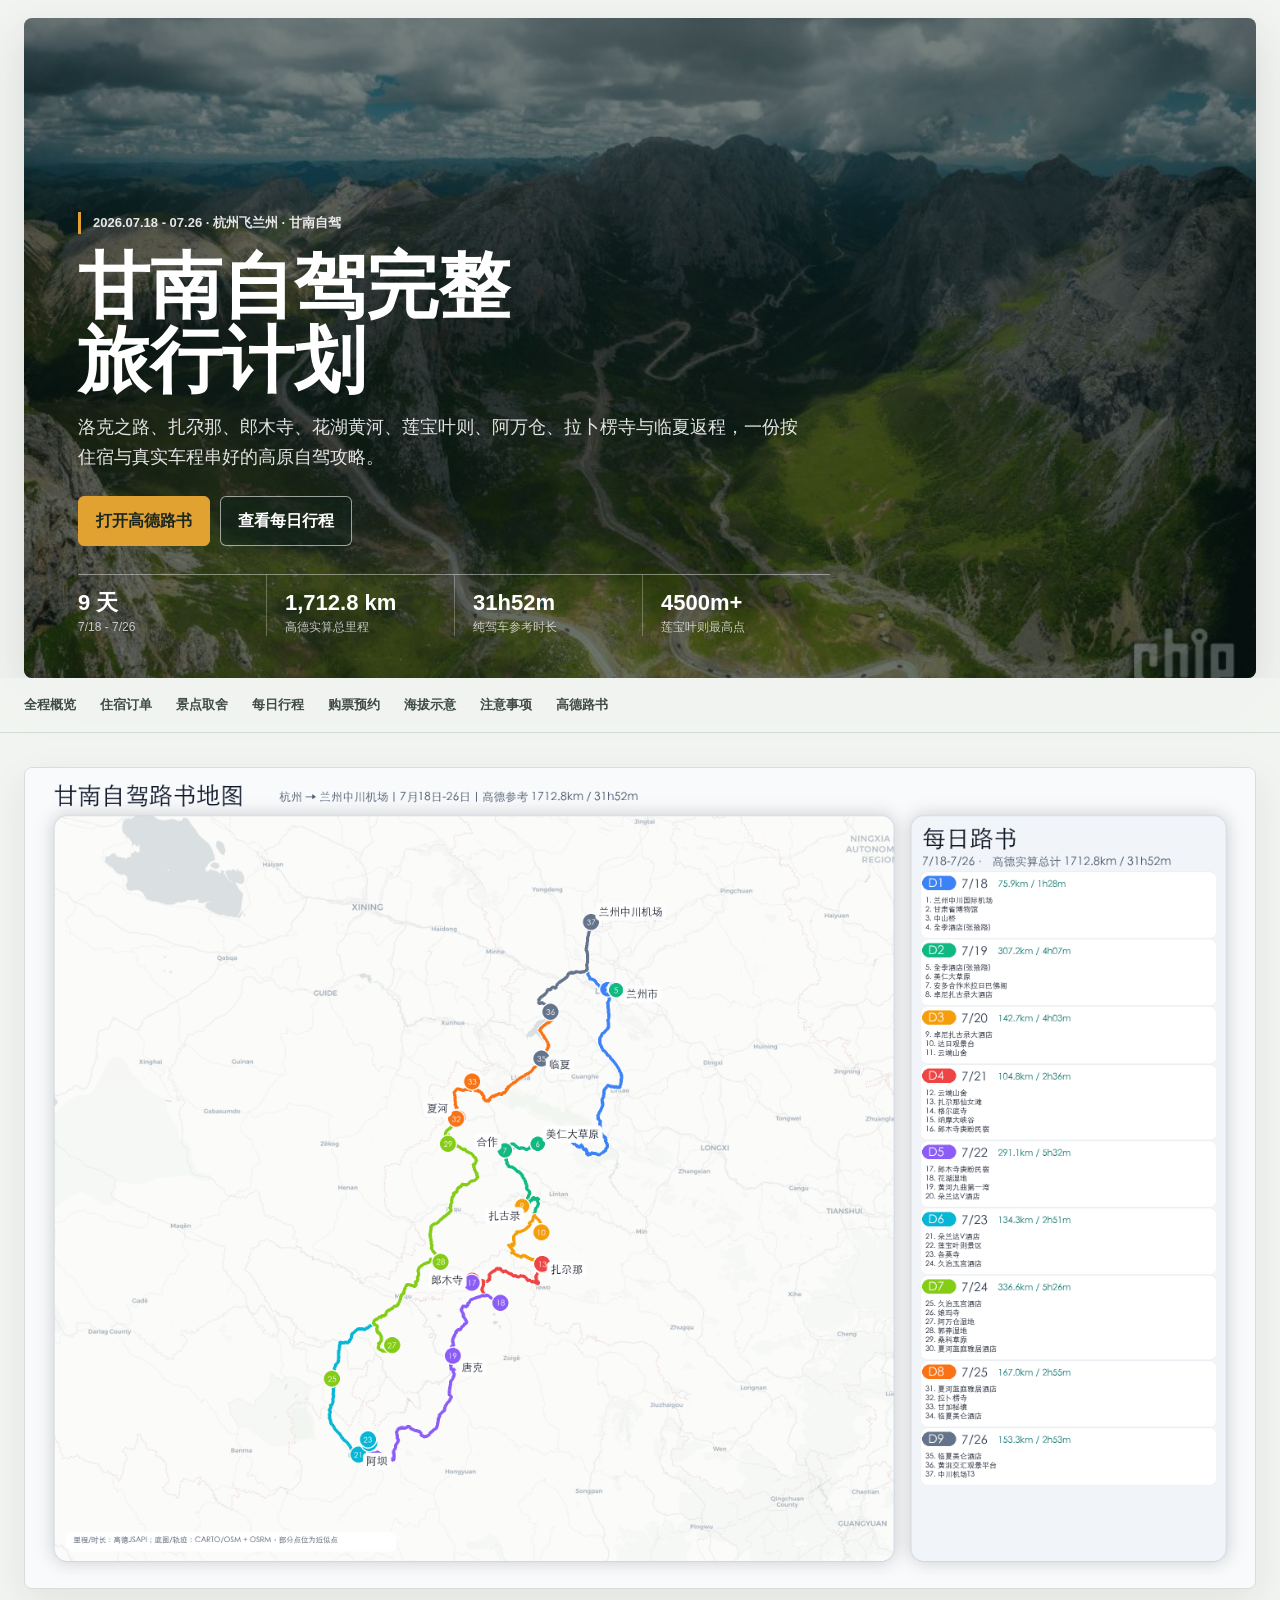
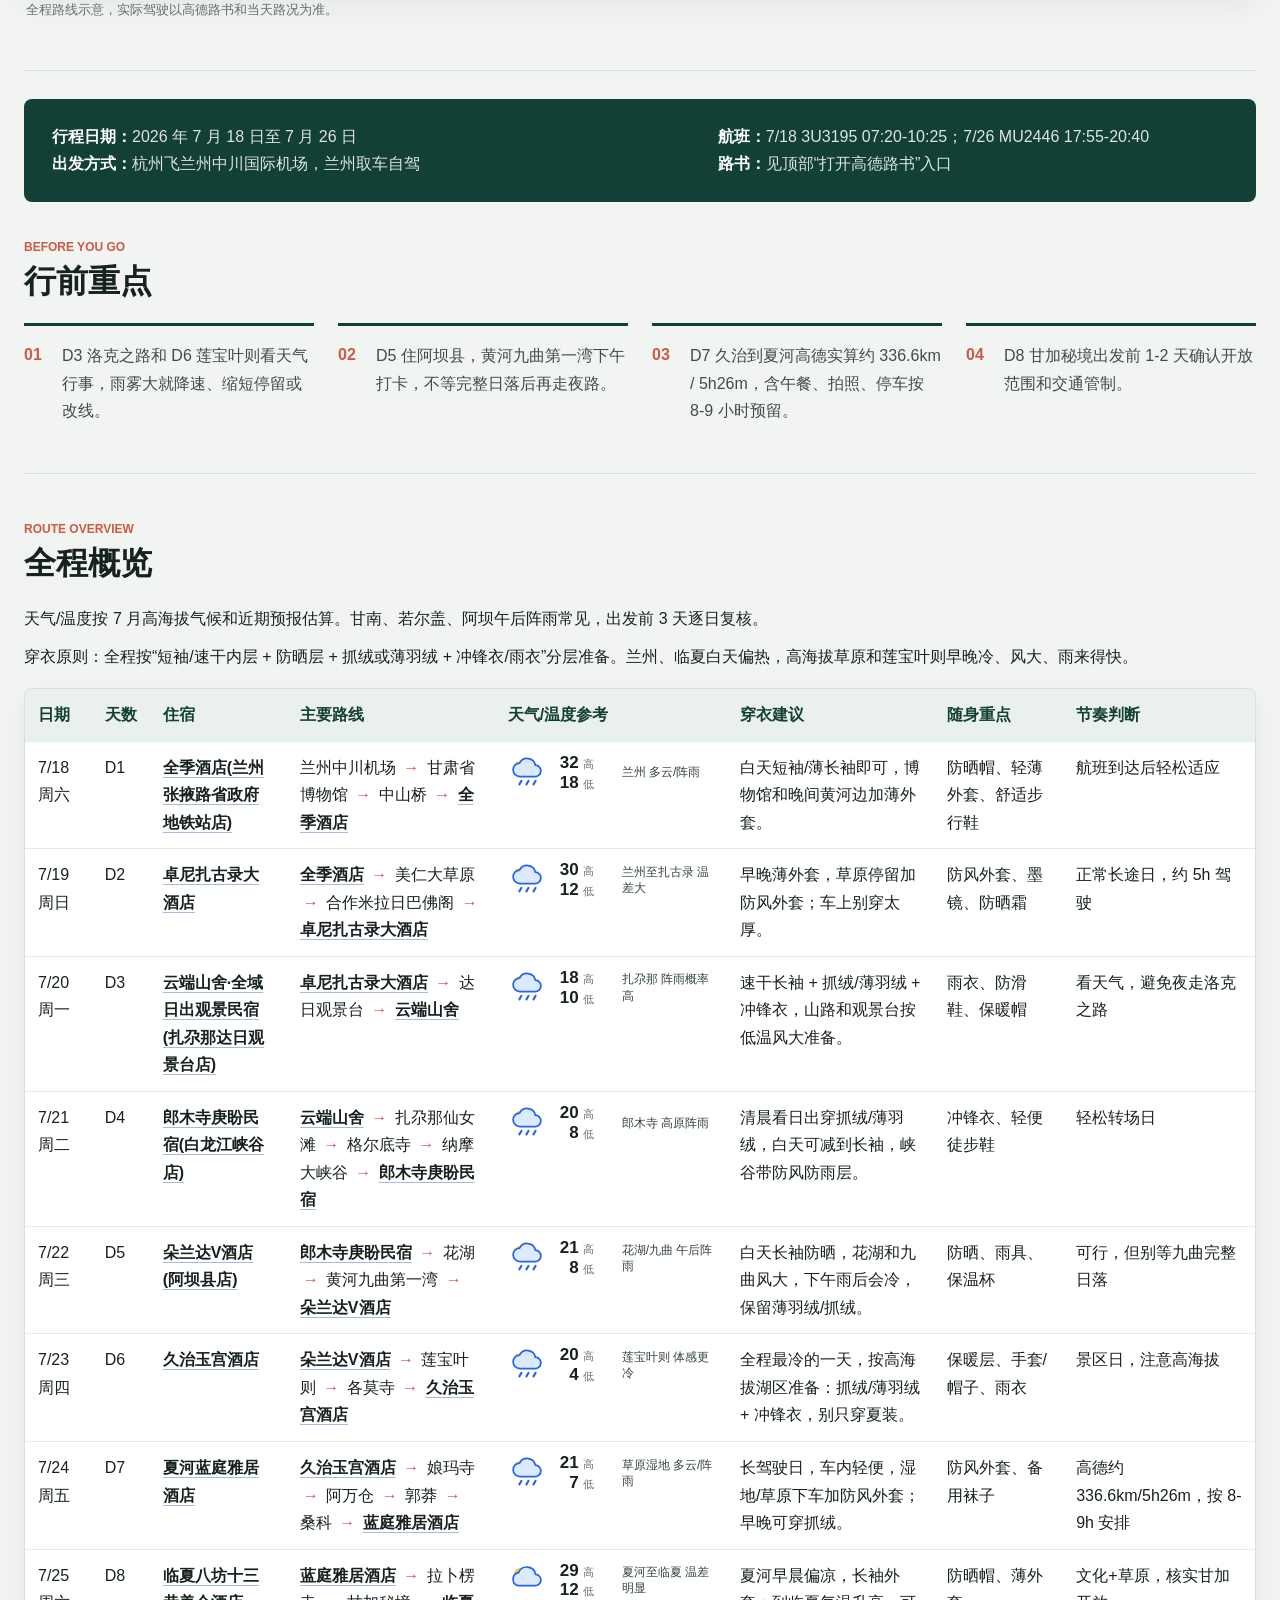
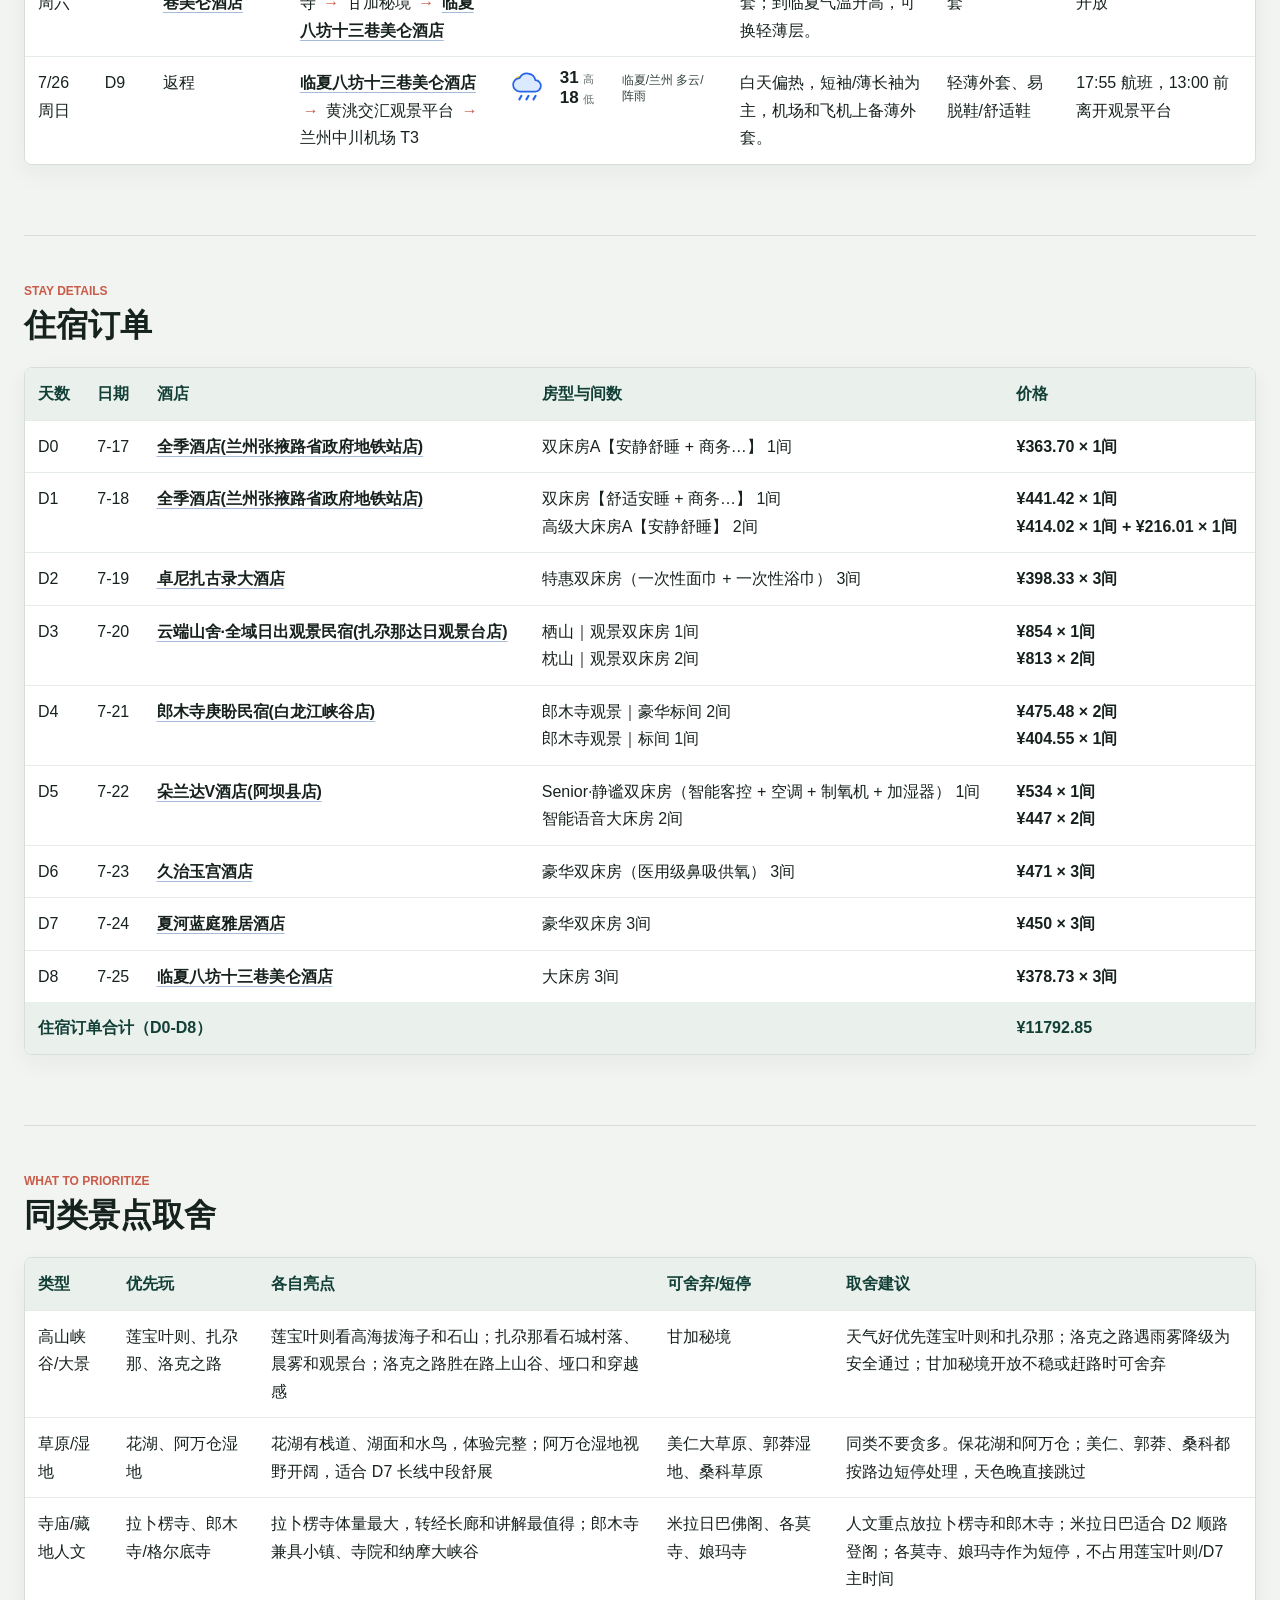
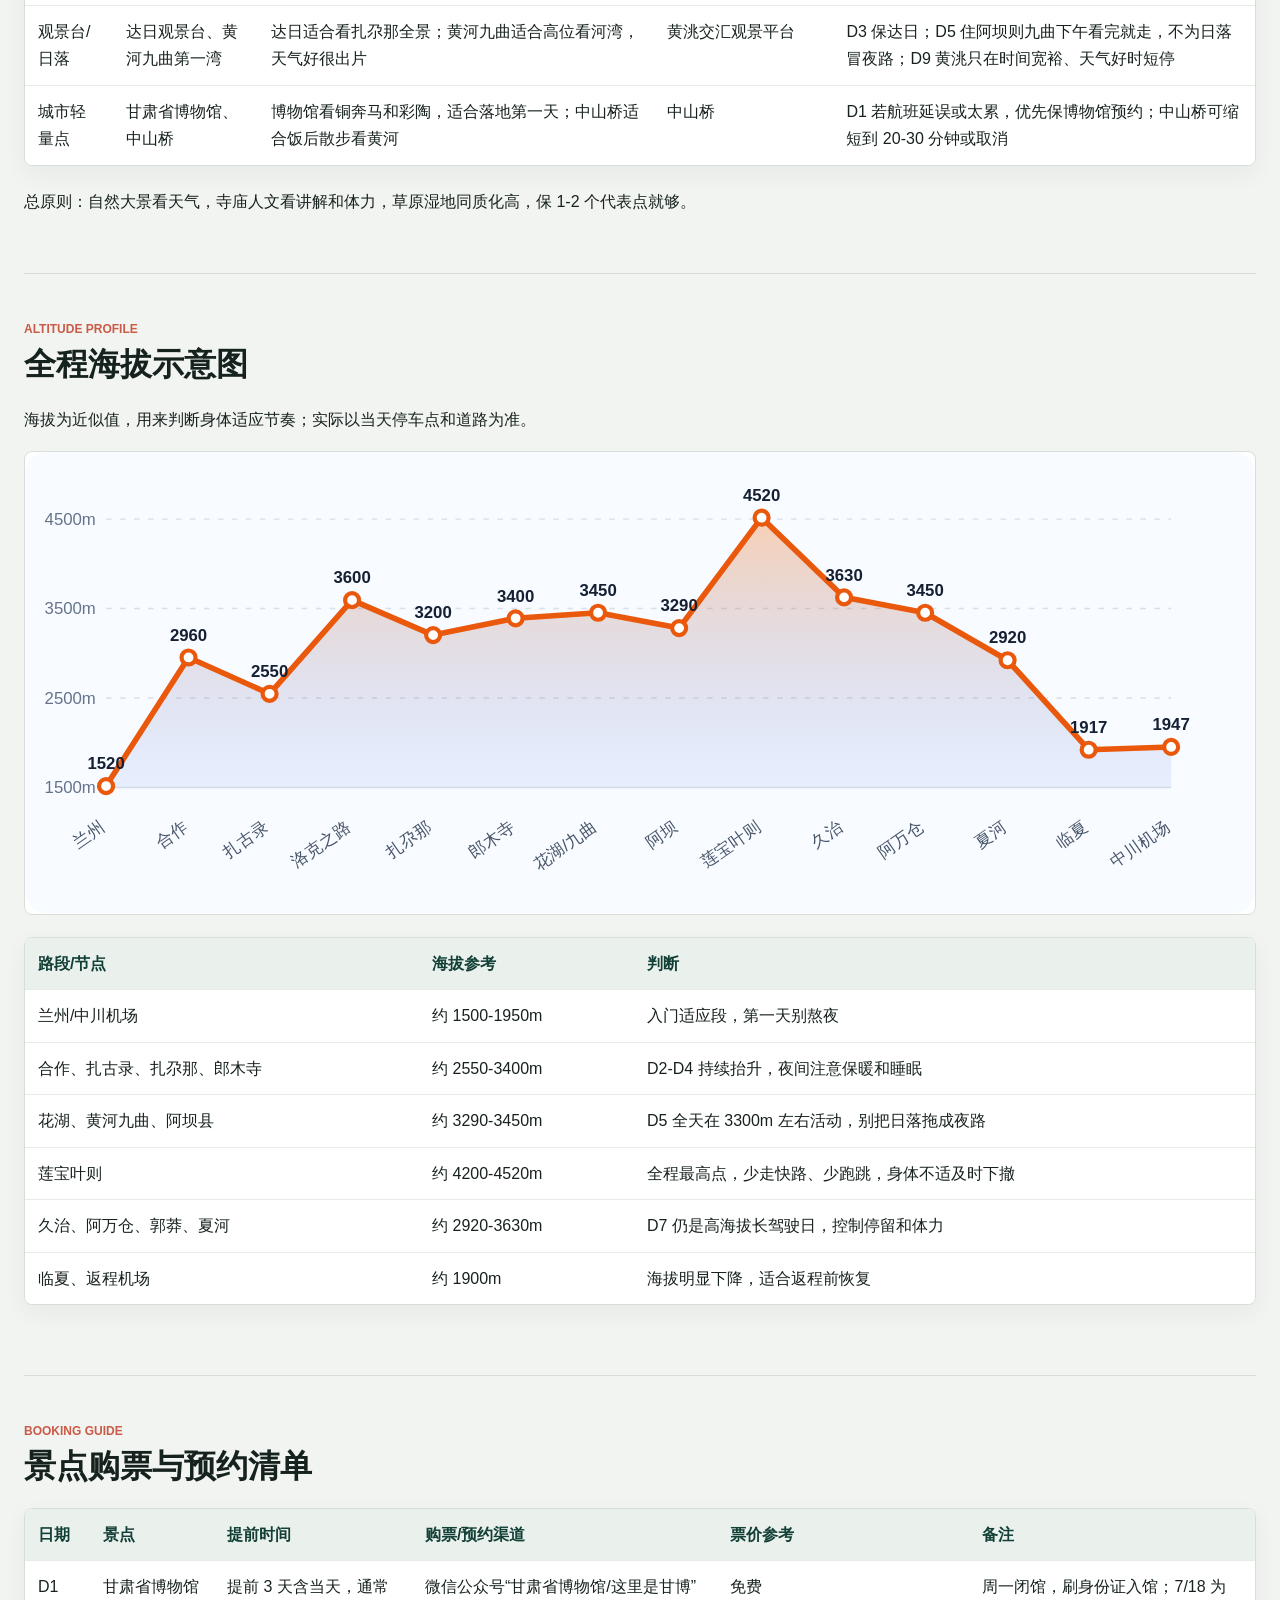
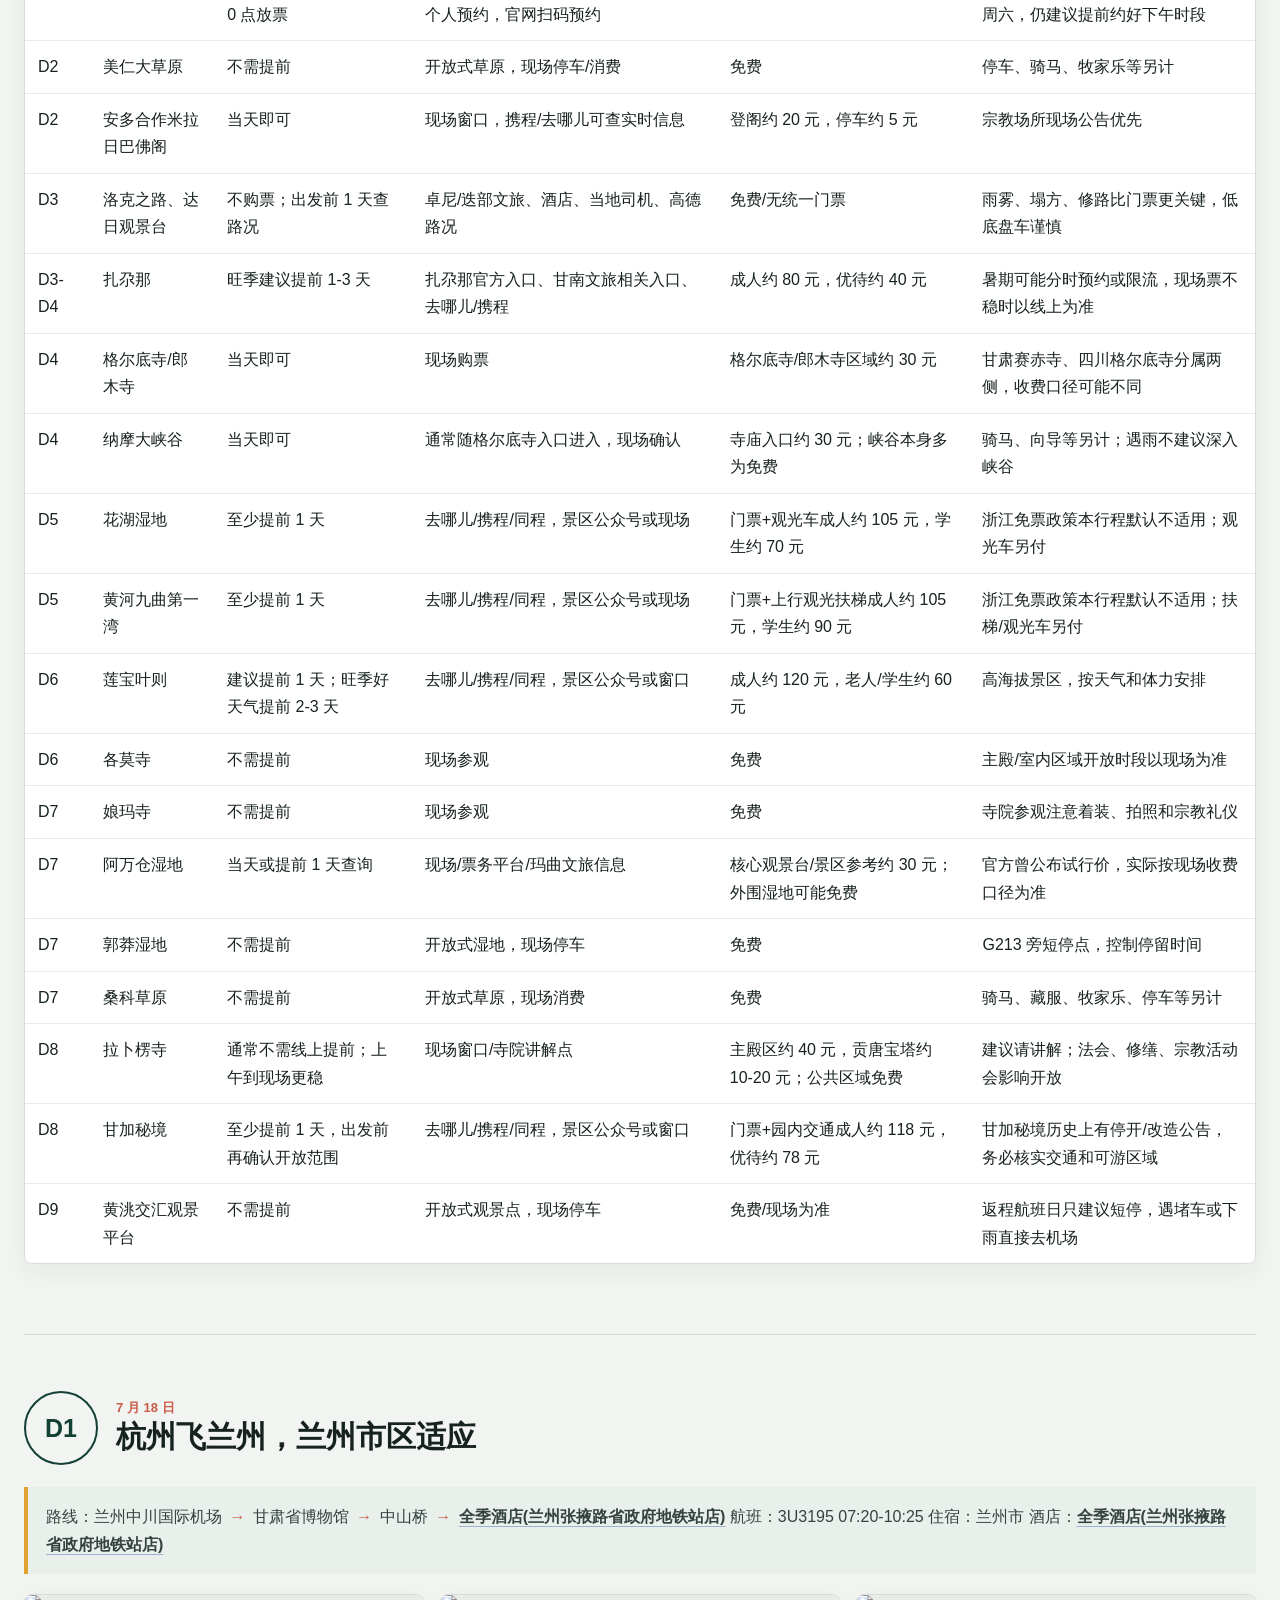
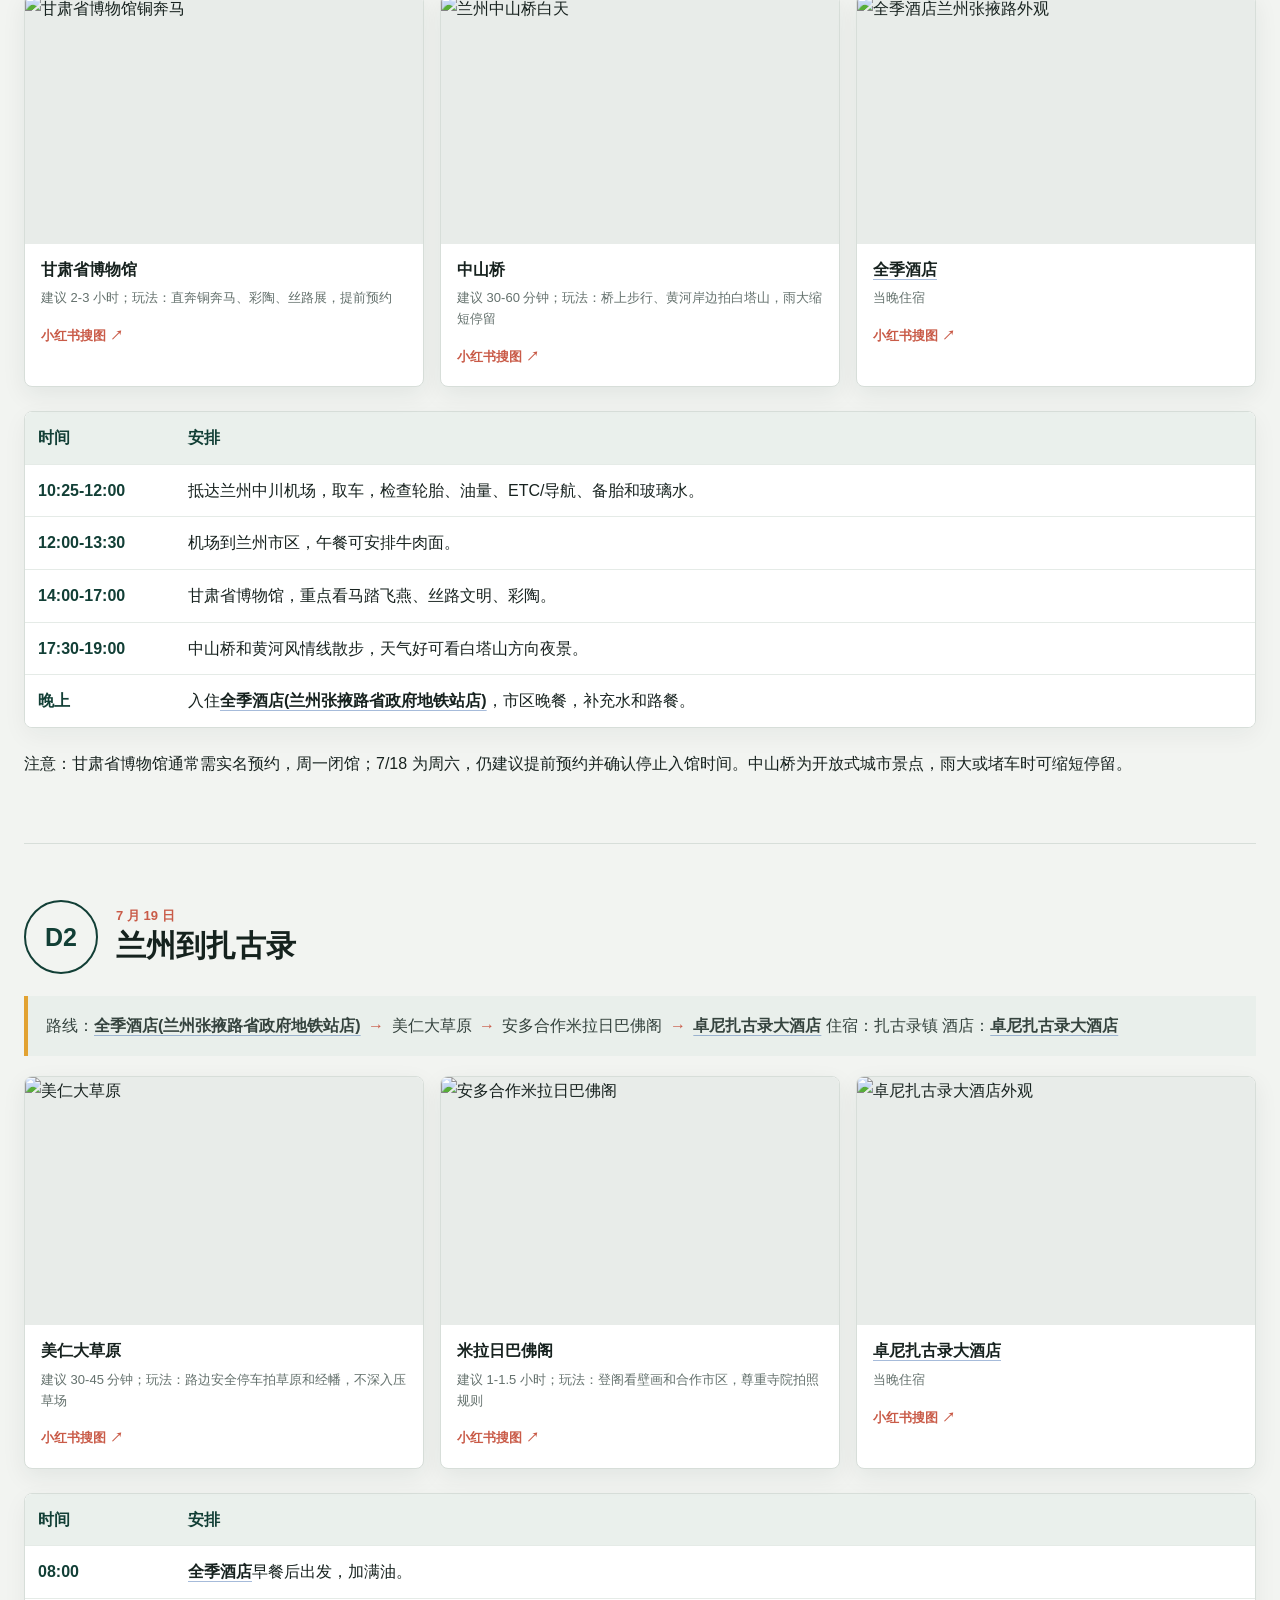
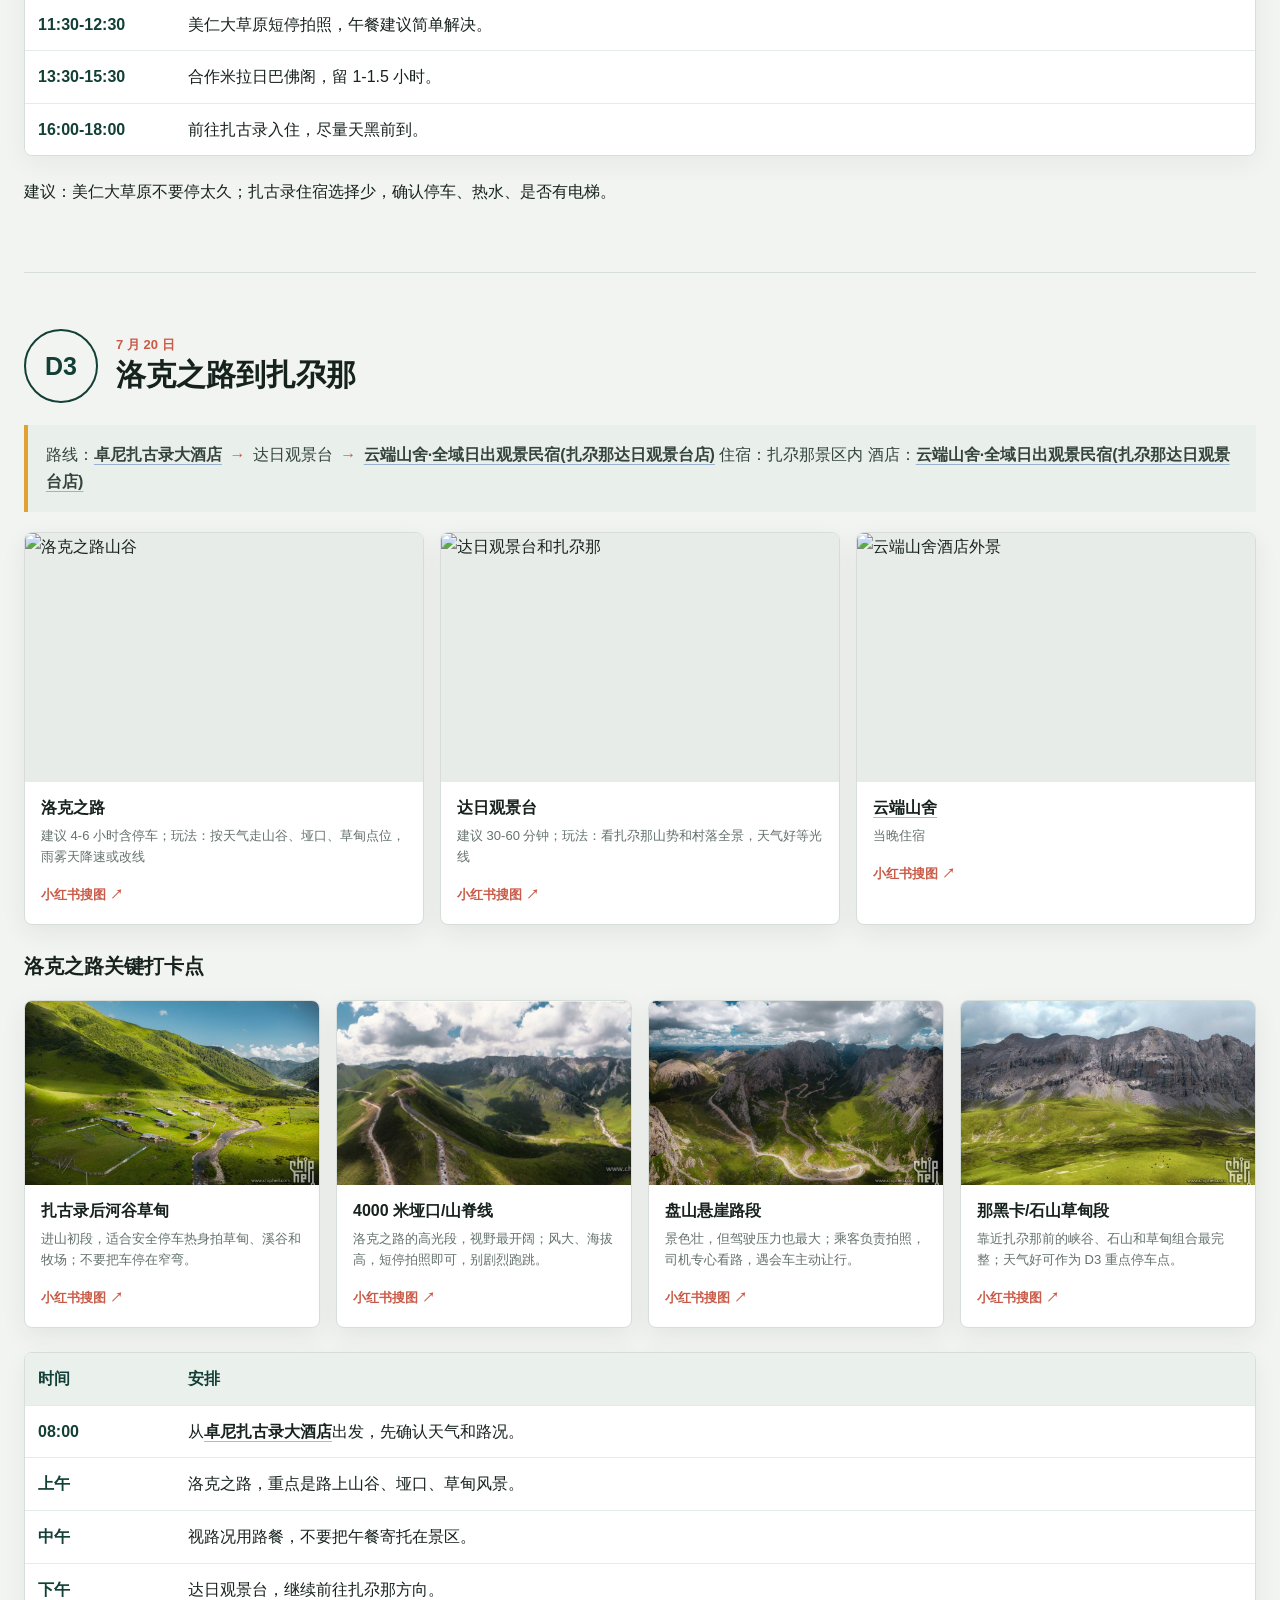
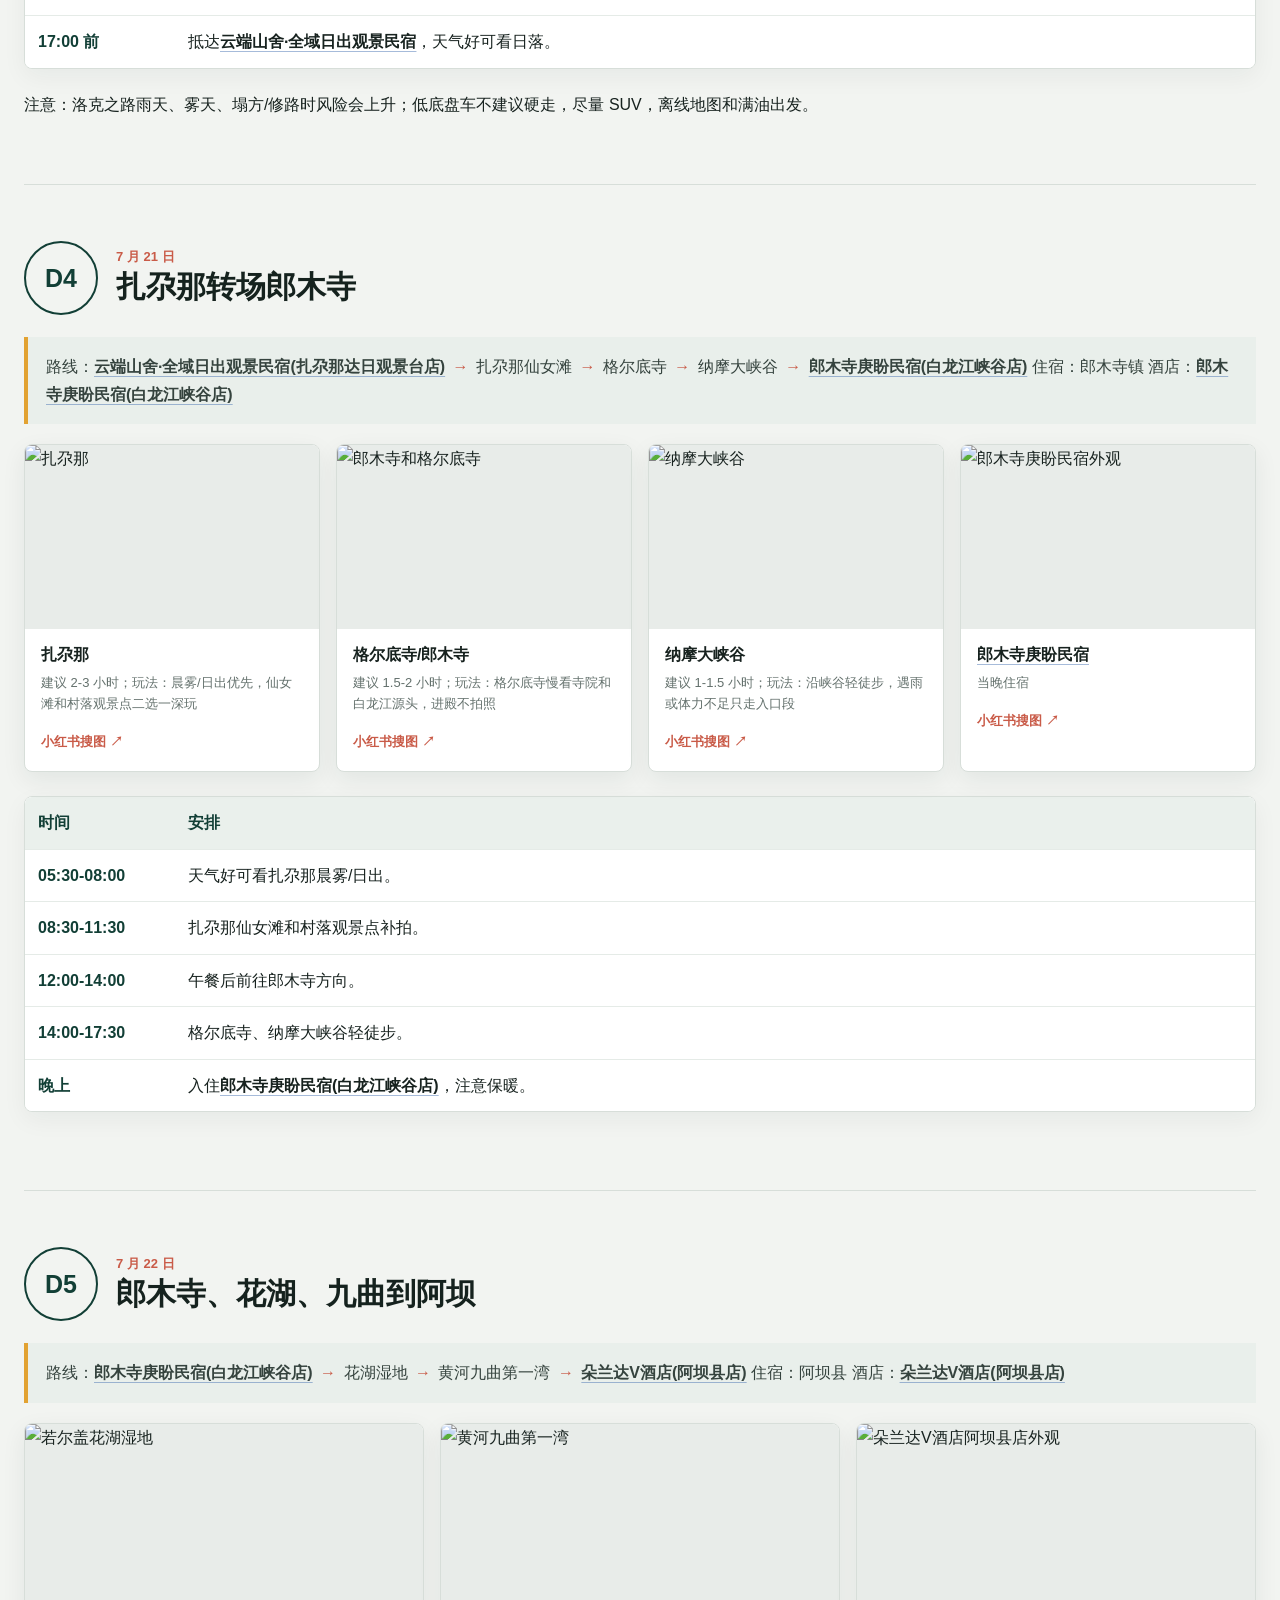
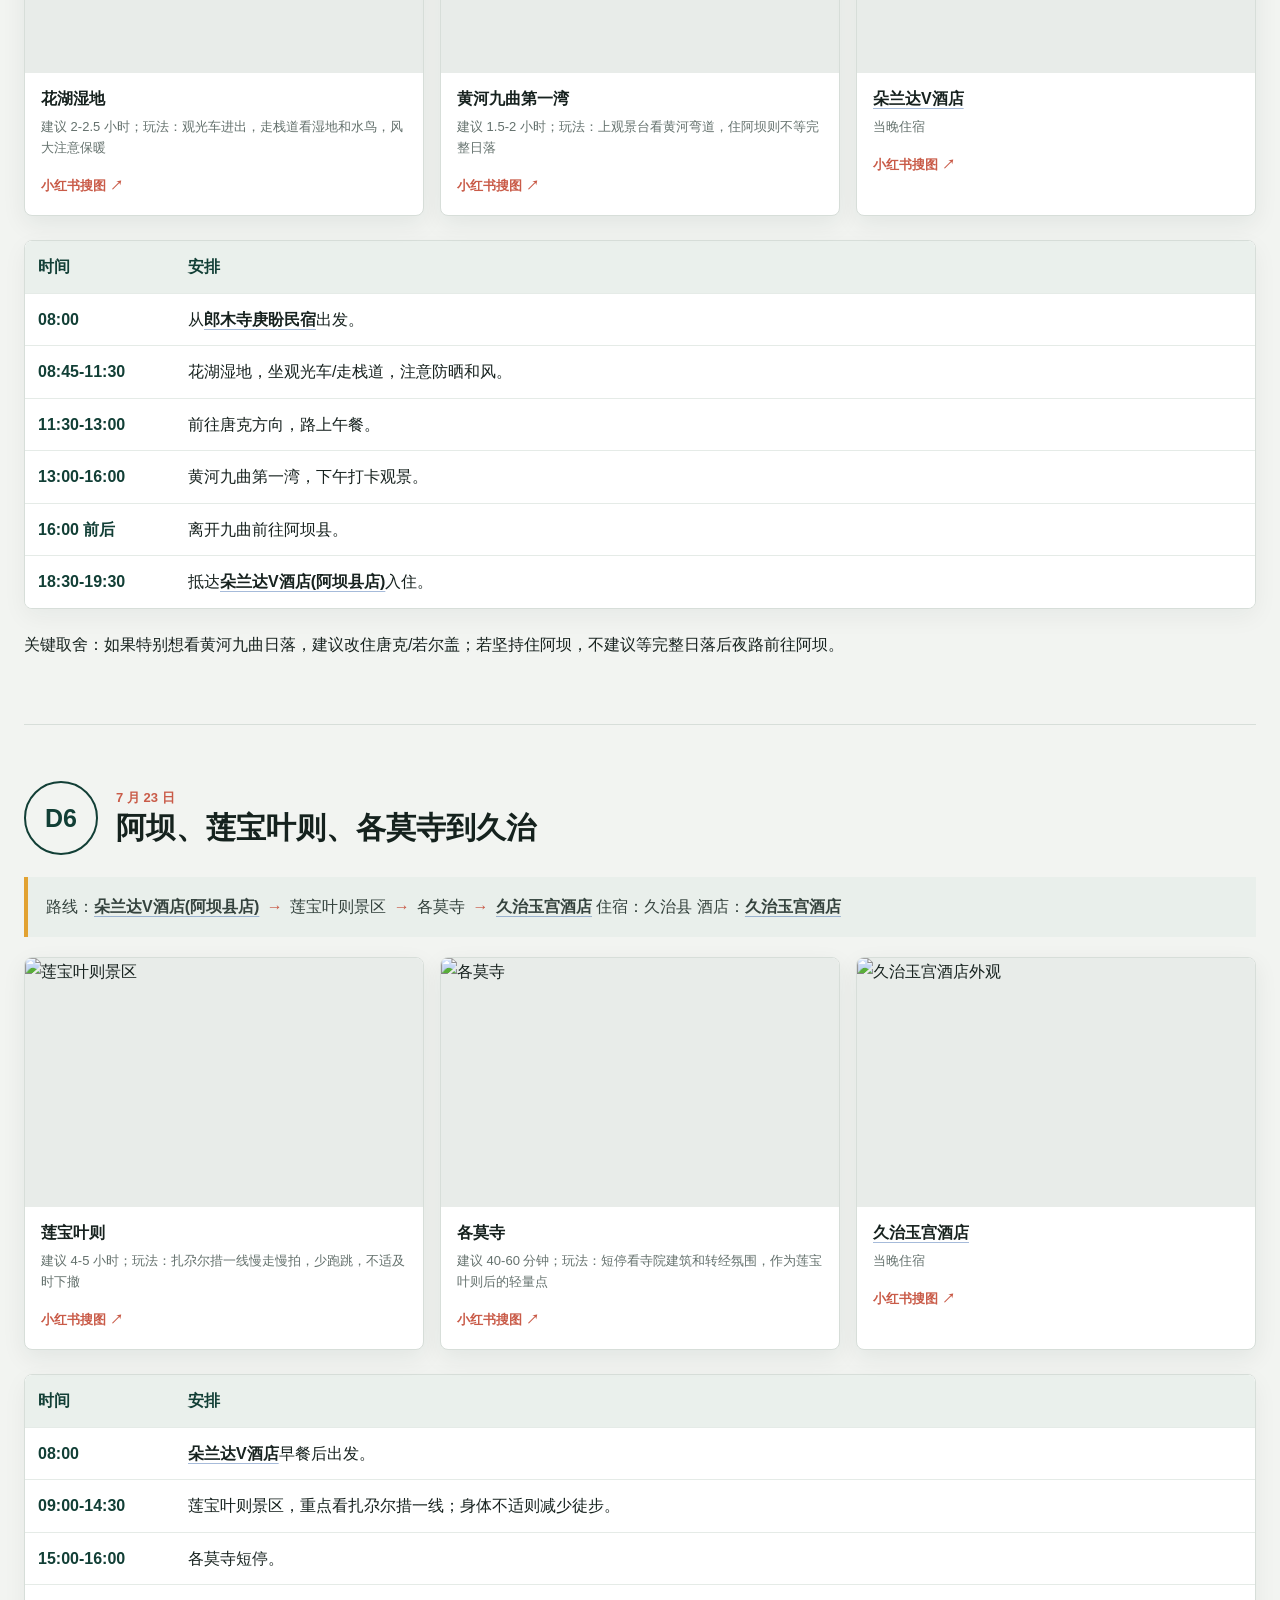
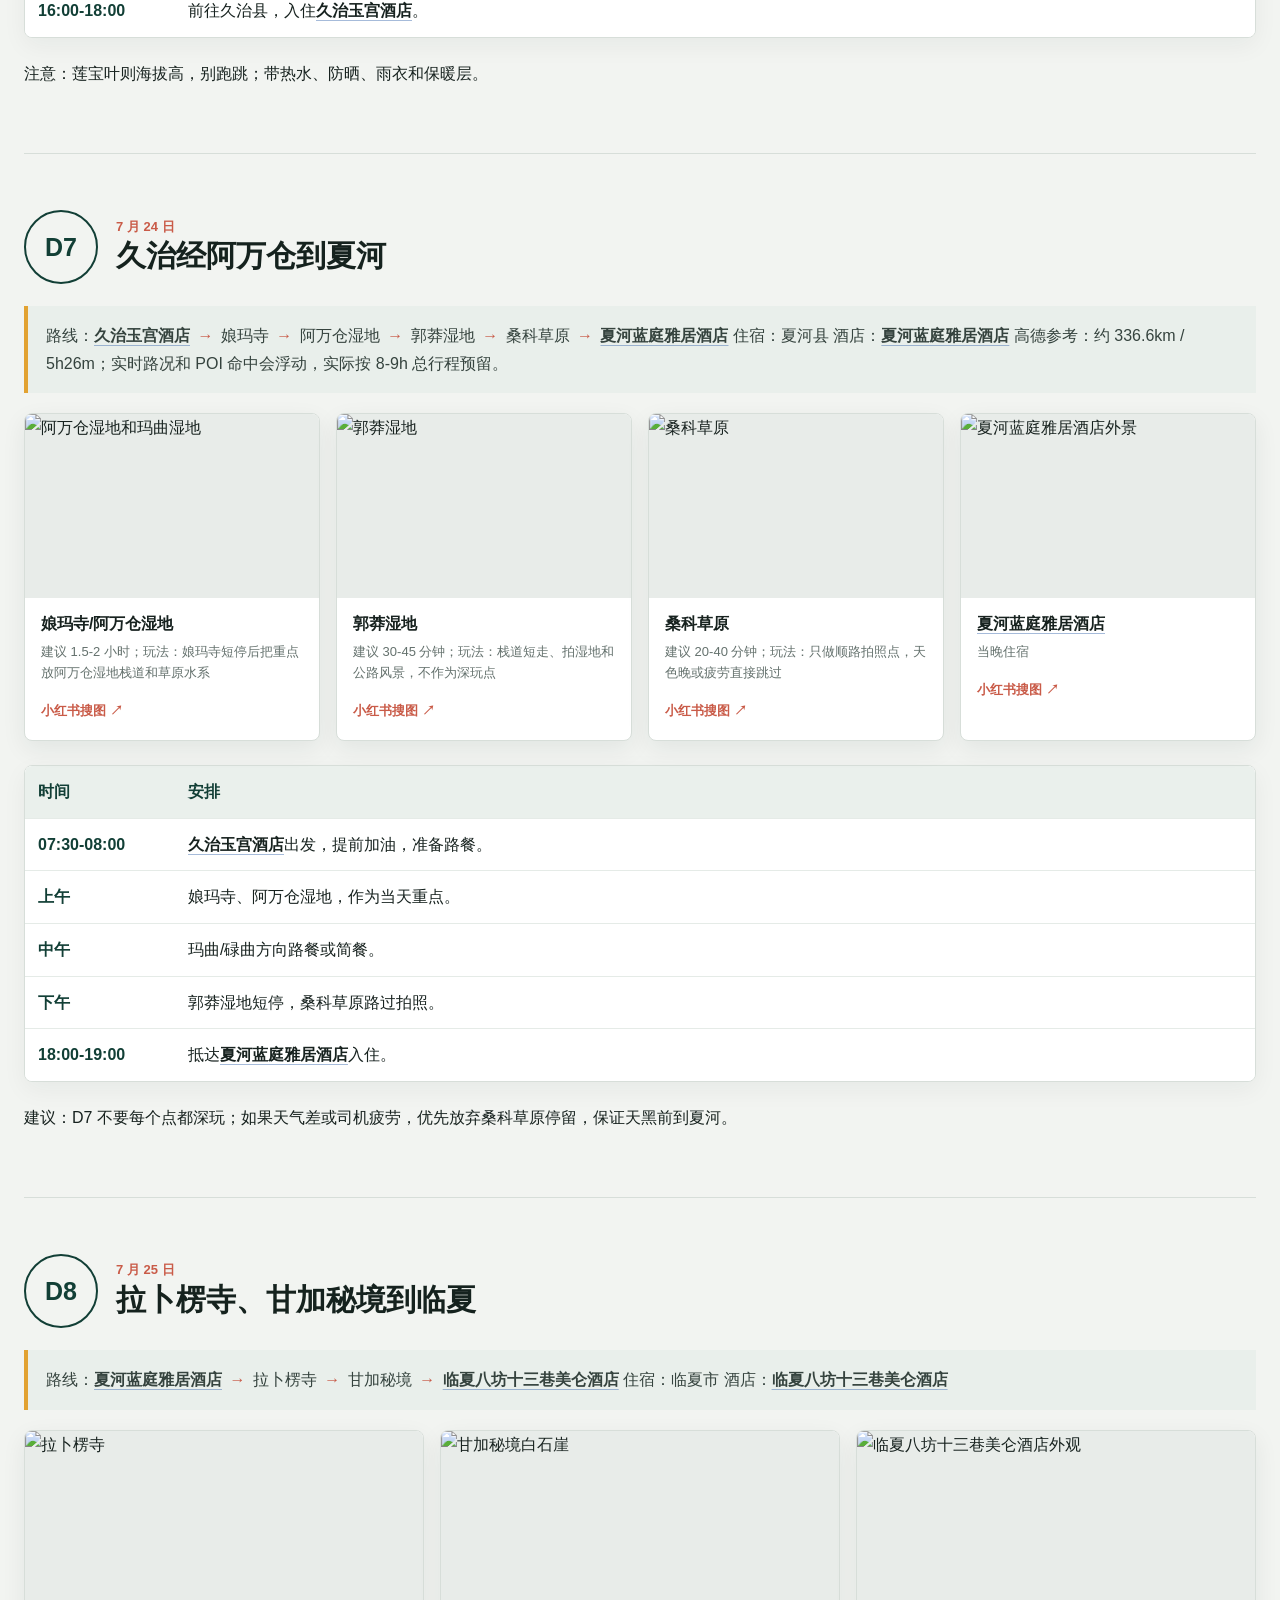
==== gannan/gannan-guide.html @ 56ac30f2 "Redesign Gannan travel guide" ====
<!DOCTYPE html>

<html lang="zh-CN"><head><meta charset="utf-8"/><meta content="width=device-width, initial-scale=1" name="viewport"/><title>甘南自驾完整旅行计划 7月18-26日</title><style>

:root {
  --ink: #17221f;
  --muted: #64716d;
  --soft: #8b9692;
  --line: #d7ded9;
  --canvas: #f2f4f1;
  --paper: #ffffff;
  --mist: #e9efeb;
  --pine: #123f36;
  --pine-dark: #0b2c27;
  --blue: #2c5ea8;
  --sun: #e2a232;
  --coral: #c95b48;
  --radius: 8px;
  --shadow: 0 18px 48px rgba(20, 44, 37, .13);
}
* { box-sizing: border-box; }
html { scroll-behavior: smooth; scroll-padding-top: 76px; }
body {
  margin: 0;
  color: var(--ink);
  background: var(--canvas);
  font-family: -apple-system, BlinkMacSystemFont, "PingFang SC", "Hiragino Sans GB", "Microsoft YaHei", sans-serif;
  font-size: 16px;
  line-height: 1.72;
  overflow-x: hidden;
}
a { color: var(--blue); word-break: break-word; }
a:focus-visible { outline: 3px solid rgba(226, 162, 50, .62); outline-offset: 3px; }
a.hotel-link {
  color: inherit;
  font-weight: 800;
  text-decoration-line: underline;
  text-decoration-color: rgba(44, 94, 168, .42);
  text-decoration-thickness: 1px;
  text-underline-offset: 4px;
}
img, svg { max-width: 100%; }
.page { width: min(1280px, 100%); margin: 0 auto; padding: 18px 24px 64px; }
.hero {
  position: relative;
  min-height: 520px;
  height: min(78svh, 660px);
  display: flex;
  align-items: flex-end;
  overflow: hidden;
  border-radius: var(--radius);
  background: var(--pine-dark) url("images/rock-cliff-road.jpg") center 43% / cover no-repeat;
  box-shadow: var(--shadow);
  isolation: isolate;
}
.hero::after {
  content: "";
  position: absolute;
  inset: 0;
  z-index: -1;
  background: rgba(4, 24, 22, .54);
}
.hero-content { width: min(860px, 100%); padding: 48px 54px 42px; color: #fff; }
.hero-meta {
  margin: 0 0 16px;
  padding-left: 12px;
  border-left: 3px solid var(--sun);
  color: rgba(255, 255, 255, .88);
  font-size: 13px;
  font-weight: 800;
}
h1 {
  margin: 0 0 16px;
  max-width: 760px;
  font-size: 72px;
  line-height: 1.02;
  letter-spacing: 0;
}
.subtitle { max-width: 720px; margin: 0; color: rgba(255,255,255,.88); font-size: 18px; line-height: 1.65; }
.hero-actions { display: flex; flex-wrap: wrap; gap: 10px; margin-top: 24px; }
.hero-action {
  display: inline-flex;
  align-items: center;
  justify-content: center;
  min-height: 44px;
  padding: 10px 17px;
  border: 1px solid rgba(255, 255, 255, .58);
  border-radius: 6px;
  color: #fff;
  background: rgba(8, 32, 28, .38);
  font-weight: 800;
  text-decoration: none;
}
.hero-action:hover { background: rgba(8, 32, 28, .7); }
.hero-action.primary { border-color: var(--sun); color: #1b271f; background: var(--sun); }
.hero-action.primary:hover { background: #efb84e; }
.hero-stats {
  display: grid;
  grid-template-columns: repeat(4, minmax(0, 1fr));
  max-width: 760px;
  margin-top: 28px;
  border-top: 1px solid rgba(255, 255, 255, .42);
}
.hero-stat { min-width: 0; padding: 15px 18px 0 0; }
.hero-stat + .hero-stat { padding-left: 18px; border-left: 1px solid rgba(255,255,255,.28); }
.hero-stat strong { display: block; font-size: 22px; line-height: 1.15; }
.hero-stat span { display: block; margin-top: 4px; color: rgba(255,255,255,.72); font-size: 12px; line-height: 1.4; }
.quick-nav {
  position: sticky;
  top: 0;
  z-index: 20;
  display: flex;
  gap: 24px;
  margin: 0 -24px;
  padding: 0 24px;
  overflow-x: auto;
  overscroll-behavior-x: contain;
  border-bottom: 1px solid rgba(18, 63, 54, .14);
  background: rgba(242, 244, 241, .94);
  backdrop-filter: blur(16px);
  scrollbar-width: none;
}
.quick-nav::-webkit-scrollbar { display: none; }
.quick-nav a {
  flex: 0 0 auto;
  padding: 16px 0 13px;
  border-bottom: 3px solid transparent;
  color: #3e4b47;
  font-size: 13px;
  font-weight: 800;
  text-decoration: none;
}
.quick-nav a:hover,
.quick-nav a.is-active { color: var(--pine); border-bottom-color: var(--sun); }
section, .map-card {
  margin: 0;
  padding: 48px 0;
  border: 0;
  border-bottom: 1px solid var(--line);
  border-radius: 0;
  background: transparent;
  box-shadow: none;
}
.map-card { padding-top: 34px; }
.map-card img {
  display: block;
  width: 100%;
  border: 1px solid var(--line);
  border-radius: var(--radius);
  background: var(--paper);
  box-shadow: 0 12px 36px rgba(20, 44, 37, .08);
}
.map-card figcaption { padding: 10px 2px 0; color: var(--muted); font-size: 13px; }
.trip-meta {
  display: grid;
  grid-template-columns: 1.25fr 1fr;
  gap: 28px;
  margin: 28px 0 0;
  padding: 24px 28px;
  border: 0;
  border-radius: var(--radius);
  color: rgba(255, 255, 255, .86);
  background: var(--pine);
}
.trip-meta p { margin: 0; }
.trip-meta strong { color: #fff; }
h2 {
  display: block;
  margin: 0 0 22px;
  color: #15221e;
  font-size: 32px;
  line-height: 1.22;
  letter-spacing: 0;
}
.section-kicker {
  display: block;
  margin-bottom: 8px;
  color: var(--coral);
  font-size: 12px;
  font-weight: 900;
  line-height: 1.2;
}
h3 { margin: 28px 0 10px; font-size: 20px; line-height: 1.35; }
p { margin: 10px 0; }
ul, ol { padding-left: 1.25em; margin: 10px 0 16px; }
li { margin: 6px 0; }
code { display: inline-block; max-width: 100%; padding: 2px 7px; border-radius: 4px; color: #3450a4; background: #eaf0f8; word-break: break-all; }
.arrow { color: var(--coral); font-weight: 900; padding: 0 3px; }
.label-line { font-weight: 900; color: #223046; }
.summary-section { padding-top: 38px; }
.summary-section ol {
  display: grid;
  grid-template-columns: repeat(4, minmax(0, 1fr));
  gap: 24px;
  padding: 0;
  margin: 0;
  list-style: none;
  counter-reset: summary;
}
.summary-section li {
  position: relative;
  margin: 0;
  padding: 16px 0 0 38px;
  border-top: 3px solid var(--pine);
  color: #3f4c48;
  counter-increment: summary;
}
.summary-section li::before {
  content: counter(summary, decimal-leading-zero);
  position: absolute;
  top: 15px;
  left: 0;
  color: var(--coral);
  font-weight: 900;
}
.spot-grid { display: grid; grid-template-columns: repeat(auto-fit, minmax(250px, 1fr)); gap: 16px; margin-top: 18px; }
.day-photos { margin: 20px 0 24px; }
.spot-card {
  overflow: hidden;
  border: 1px solid var(--line);
  border-radius: var(--radius);
  background: var(--paper);
  box-shadow: 0 8px 24px rgba(20, 44, 37, .07);
}
.spot-card img { display: block; width: 100%; aspect-ratio: 16 / 10; object-fit: cover; background: #e8ece9; }
.spot-card div { padding: 15px 16px 17px; }
.spot-card strong { display: block; font-size: 16px; line-height: 1.4; }
.spot-card span { display: block; margin: 7px 0 12px; color: var(--muted); font-size: 13px; line-height: 1.6; }
.spot-card > div > a:not(.hotel-link) {
  display: inline;
  color: var(--coral);
  font-size: 13px;
  font-weight: 900;
  text-decoration: none;
}
.spot-card > div > a:not(.hotel-link)::after { content: " ↗"; }
.spot-card strong a.hotel-link { color: inherit; font-size: inherit; font-weight: inherit; }
.table-wrap {
  overflow-x: auto;
  margin: 18px 0 22px;
  border: 1px solid var(--line);
  border-radius: var(--radius);
  background: var(--paper);
  box-shadow: 0 8px 24px rgba(20, 44, 37, .05);
}
table { width: 100%; min-width: 760px; border-collapse: collapse; background: var(--paper); }
th, td { padding: 12px 13px; border-bottom: 1px solid #e5ebe7; text-align: left; vertical-align: top; }
th { color: var(--pine); background: #eaf0ec; font-weight: 900; white-space: nowrap; }
tbody tr:hover { background: #fafbf9; }
tr:last-child td { border-bottom: 0; }
.overview-table { min-width: 1080px; }
.hotel-order-table td:nth-child(5),
.hotel-order-table tfoot td:nth-child(2) { white-space: nowrap; font-weight: 900; }
.hotel-order-table tfoot td { color: var(--pine); background: #eaf0ec; font-weight: 900; }
.weather-cell { display: grid; grid-template-columns: 34px 62px minmax(86px, 1fr); align-items: center; gap: 9px; min-width: 188px; }
.weather-icon { width: 34px; height: 34px; display: block; }
.weather-temp { display: grid; grid-template-columns: 1fr; gap: 2px; font-variant-numeric: tabular-nums; }
.weather-temp span { display: grid; grid-template-columns: 28px 20px; align-items: baseline; column-gap: 4px; line-height: 1.05; }
.weather-temp b { text-align: right; font-size: 17px; }
.weather-temp small { color: var(--muted); font-size: 11px; }
.weather-note { color: #33433e; font-size: 12px; line-height: 1.35; }
.elevation-wrap { overflow-x: auto; margin: 18px 0 22px; border: 1px solid var(--line); border-radius: var(--radius); background: var(--paper); }
.elevation-wrap svg { width: 100%; min-width: 760px; height: auto; display: block; }
.day-section { padding: 56px 0; }
.day-heading { display: grid; grid-template-columns: 74px minmax(0, 1fr); align-items: center; gap: 18px; }
.day-number {
  display: grid;
  place-items: center;
  width: 74px;
  height: 74px;
  border: 2px solid var(--pine);
  border-radius: 50%;
  color: var(--pine);
  font-size: 25px;
  font-weight: 900;
}
.day-title { min-width: 0; }
.day-title small { display: block; margin-bottom: 3px; color: var(--coral); font-size: 13px; font-weight: 900; }
.day-title strong { display: block; font-size: 30px; line-height: 1.28; }
.day-route {
  margin: 20px 0;
  padding: 16px 18px;
  border-left: 4px solid var(--sun);
  color: #35433e;
  background: var(--mist);
}
.schedule-table { min-width: 0; }
.schedule-table th:first-child,
.schedule-table td:first-child { width: 150px; color: var(--pine); font-weight: 900; }
.footer { margin-top: 34px; color: var(--muted); font-size: 13px; text-align: center; }
@media (max-width: 980px) {
  h1 { font-size: 56px; }
  .hero-content { padding: 40px; }
  .summary-section ol { grid-template-columns: repeat(2, minmax(0, 1fr)); }
  .spot-grid { grid-template-columns: repeat(2, minmax(0, 1fr)); }
}
@media (max-width: 760px) {
  html { scroll-padding-top: 60px; }
  body { font-size: 15px; line-height: 1.66; }
  .page { padding: 0 14px 40px; }
  .hero {
    min-height: 520px;
    height: min(74svh, 600px);
    margin: 0 -14px;
    border-radius: 0;
    background-position: 51% center;
    box-shadow: none;
  }
  .hero-content { padding: 28px 20px 24px; }
  .hero-meta { margin-bottom: 12px; font-size: 11px; }
  h1 { margin-bottom: 12px; font-size: 44px; }
  .subtitle { font-size: 14px; line-height: 1.6; }
  .hero-actions { margin-top: 18px; }
  .hero-action { min-height: 42px; padding: 9px 13px; font-size: 14px; }
  .hero-stats { grid-template-columns: repeat(2, minmax(0, 1fr)); margin-top: 22px; }
  .hero-stat { padding: 11px 10px 0 0; }
  .hero-stat + .hero-stat { padding-left: 10px; }
  .hero-stat:nth-child(3) { padding-left: 0; border-left: 0; }
  .hero-stat strong { font-size: 18px; }
  .hero-stat span { font-size: 11px; }
  .quick-nav { gap: 20px; margin: 0 -14px; padding: 0 14px; }
  .quick-nav a { padding: 14px 0 11px; }
  section, .map-card { padding: 34px 0; }
  .map-card { padding-top: 24px; }
  .map-card img { border-radius: 5px; }
  .trip-meta { grid-template-columns: 1fr; gap: 12px; margin-top: 18px; padding: 18px 16px; border-radius: 6px; }
  h2 { margin-bottom: 17px; font-size: 26px; }
  h3 { margin-top: 24px; font-size: 18px; }
  .section-kicker { margin-bottom: 6px; font-size: 11px; }
  .summary-section { padding-top: 30px; }
  .summary-section ol { grid-template-columns: 1fr; gap: 18px; }
  .summary-section li { padding-top: 12px; }
  .summary-section li::before { top: 11px; }
  .spot-grid, .day-photos { grid-template-columns: 1fr; gap: 12px; margin: 16px 0 20px; }
  .spot-card { border-radius: 6px; box-shadow: 0 5px 16px rgba(20, 44, 37, .06); }
  .spot-card img { aspect-ratio: 16 / 9; }
  .spot-card div { padding: 13px 14px 15px; }
  .spot-card strong { font-size: 15px; }
  .spot-card span, .spot-card > div > a:not(.hotel-link) { font-size: 12px; }
  .day-section { padding: 42px 0; }
  .day-heading { grid-template-columns: 58px minmax(0, 1fr); gap: 12px; }
  .day-number { width: 58px; height: 58px; font-size: 20px; }
  .day-title small { font-size: 11px; }
  .day-title strong { font-size: 23px; }
  .day-route { margin: 16px 0; padding: 14px 13px; font-size: 14px; }
  .table-wrap { overflow: visible; border: 0; border-radius: 0; background: transparent; box-shadow: none; }
  .table-wrap table, .overview-table { width: 100%; min-width: 0; border-collapse: separate; border-spacing: 0 10px; background: transparent; }
  .table-wrap thead { display: none; }
  .table-wrap tbody, .table-wrap tbody tr, .table-wrap tbody td { display: block; width: 100%; }
  .table-wrap tbody tr { padding: 9px 11px; border: 1px solid var(--line); border-radius: 6px; background: var(--paper); }
  .table-wrap tbody td { position: relative; min-height: 32px; padding: 7px 0 7px 88px; border: 0; font-size: 13px; line-height: 1.55; overflow-wrap: anywhere; }
  .table-wrap tbody td::before { content: attr(data-label); position: absolute; left: 0; top: 7px; width: 75px; color: var(--muted); font-weight: 900; white-space: normal; }
  .table-wrap tfoot, .table-wrap tfoot tr { display: block; width: 100%; }
  .table-wrap tfoot tr { display: flex; justify-content: space-between; gap: 12px; margin-top: 10px; padding: 13px 12px; border-radius: 6px; background: var(--pine); }
  .table-wrap tfoot td { display: block; padding: 0; border: 0; color: #fff; background: transparent; }
  .schedule-table { border-spacing: 0 !important; }
  .schedule-table tbody tr {
    display: grid;
    grid-template-columns: 82px minmax(0, 1fr);
    gap: 10px;
    padding: 11px 0;
    border: 0;
    border-bottom: 1px solid var(--line);
    border-radius: 0;
    background: transparent;
  }
  .schedule-table tbody td { width: auto !important; min-height: 0; padding: 0; }
  .schedule-table tbody td::before { display: none; }
  .schedule-table tbody td:first-child { color: var(--coral); font-size: 12px; }
  .weather-cell { grid-template-columns: 30px 54px minmax(0, 1fr); min-width: 0; gap: 7px; }
  .weather-icon { width: 30px; height: 30px; }
  .weather-note { font-size: 12px; }
  .elevation-wrap { overflow: visible; }
  .elevation-wrap svg { min-width: 0; }
  .footer { font-size: 12px; }
}
@media print {
  body { background: #fff; }
  .page { max-width: none; padding: 0; }
  .hero, section, .map-card { box-shadow: none; break-inside: avoid; }
  .quick-nav, .hero-actions { display: none; }
  a { color: inherit; text-decoration: none; }
}

</style></head><body><main class="page"><header class="hero"><div class="hero-content"><p class="hero-meta">2026.07.18 - 07.26 · 杭州飞兰州 · 甘南自驾</p><h1>甘南自驾完整<br/>旅行计划</h1><p class="subtitle">洛克之路、扎尕那、郎木寺、花湖黄河、莲宝叶则、阿万仓、拉卜楞寺与临夏返程，一份按住宿与真实车程串好的高原自驾攻略。</p><div class="hero-actions"><a class="hero-action primary" href="gannan-roadbook.html">打开高德路书</a><a class="hero-action" href="#daily-itinerary">查看每日行程</a></div><div class="hero-stats"><div class="hero-stat"><strong>9 天</strong><span>7/18 - 7/26</span></div><div class="hero-stat"><strong>1,712.8 km</strong><span>高德实算总里程</span></div><div class="hero-stat"><strong>31h52m</strong><span>纯驾车参考时长</span></div><div class="hero-stat"><strong>4500m+</strong><span>莲宝叶则最高点</span></div></div></div></header><nav aria-label="攻略导航" class="quick-nav"><a href="#overview">全程概览</a><a href="#hotel-orders">住宿订单</a><a href="#choices">景点取舍</a><a href="#daily-itinerary">每日行程</a><a href="#tickets">购票预约</a><a href="#altitude">海拔示意</a><a href="#notes">注意事项</a><a href="gannan-roadbook.html">高德路书</a></nav><figure class="map-card"><img alt="甘南自驾路书地图" src="甘南自驾路书地图_7月18-26.png"/><figcaption>全程路线示意，实际驾驶以高德路书和当天路况为准。</figcaption></figure><section class="trip-meta"><p><strong>行程日期：</strong>2026 年 7 月 18 日至 7 月 26 日<br/><strong>出发方式：</strong>杭州飞兰州中川国际机场，兰州取车自驾</p><p><strong>航班：</strong>7/18 3U3195 07:20-10:25；7/26 MU2446 17:55-20:40<br/><strong>路书：</strong>见顶部“打开高德路书”入口</p></section><section class="notice">
<h2 id="summary">行前重点</h2>
<ol>
<li>D3 洛克之路和 D6 莲宝叶则看天气行事，雨雾大就降速、缩短停留或改线。</li>
<li>D5 住阿坝县，黄河九曲第一湾下午打卡，不等完整日落后再走夜路。</li>
<li>D7 久治到夏河高德实算约 336.6km / 5h26m，含午餐、拍照、停车按 8-9 小时预留。</li>
<li>D8 甘加秘境出发前 1-2 天确认开放范围和交通管制。</li>
</ol>
</section><section>
<h2 id="overview">全程概览</h2>
<p>天气/温度按 7 月高海拔气候和近期预报估算。甘南、若尔盖、阿坝午后阵雨常见，出发前 3 天逐日复核。</p>
<p>穿衣原则：全程按“短袖/速干内层 + 防晒层 + 抓绒或薄羽绒 + 冲锋衣/雨衣”分层准备。兰州、临夏白天偏热，高海拔草原和莲宝叶则早晚冷、风大、雨来得快。</p>
<svg aria-hidden="true" height="0" style="position:absolute;overflow:hidden" width="0"><defs>
<symbol id="weather-rain" viewbox="0 0 48 48"><circle cx="17" cy="15" fill="#facc15" r="8"></circle><path d="M17 29h21a8 8 0 0 0 .8-16A12 12 0 0 0 16.4 10 9.5 9.5 0 0 0 17 29Z" fill="#dbeafe" stroke="#2563eb" stroke-linejoin="round" stroke-width="2.4"></path><path d="M19 35l-3 5M29 35l-3 5M39 35l-3 5" stroke="#2563eb" stroke-linecap="round" stroke-width="3"></path></symbol>
<symbol id="weather-cloud" viewbox="0 0 48 48"><circle cx="17" cy="15" fill="#facc15" r="8"></circle><path d="M14 32h24a8 8 0 0 0 .9-16A12.5 12.5 0 0 0 15 13.5 9.5 9.5 0 0 0 14 32Z" fill="#dbeafe" stroke="#2563eb" stroke-linejoin="round" stroke-width="2.4"></path></symbol>
</defs></svg>
<div class="table-wrap"><table class="overview-table">
<thead><tr><th>日期</th><th>天数</th><th>住宿</th><th>主要路线</th><th>天气/温度参考</th><th>穿衣建议</th><th>随身重点</th><th>节奏判断</th></tr></thead>
<tbody>
<tr><td>7/18 周六</td><td>D1</td><td><a class="hotel-link" href="https://m.ctrip.com/html5/hotel/hoteldetail/66757085.html" rel="noreferrer" target="_blank">全季酒店(兰州张掖路省政府地铁站店)</a></td><td>兰州中川机场 <span class="arrow">→</span> 甘肃省博物馆 <span class="arrow">→</span> 中山桥 <span class="arrow">→</span> <a class="hotel-link" href="https://m.ctrip.com/html5/hotel/hoteldetail/66757085.html" rel="noreferrer" target="_blank">全季酒店</a></td><td><div class="weather-cell"><svg aria-label="多云有阵雨" class="weather-icon"><use href="#weather-rain"></use></svg><div class="weather-temp"><span><b>32</b><small>高</small></span><span><b>18</b><small>低</small></span></div><span class="weather-note">兰州 多云/阵雨</span></div></td><td>白天短袖/薄长袖即可，博物馆和晚间黄河边加薄外套。</td><td>防晒帽、轻薄外套、舒适步行鞋</td><td>航班到达后轻松适应</td></tr>
<tr><td>7/19 周日</td><td>D2</td><td><a class="hotel-link" href="https://m.ctrip.com/html5/hotel/hoteldetail/111531991.html" rel="noreferrer" target="_blank">卓尼扎古录大酒店</a></td><td><a class="hotel-link" href="https://m.ctrip.com/html5/hotel/hoteldetail/66757085.html" rel="noreferrer" target="_blank">全季酒店</a> <span class="arrow">→</span> 美仁大草原 <span class="arrow">→</span> 合作米拉日巴佛阁 <span class="arrow">→</span> <a class="hotel-link" href="https://m.ctrip.com/html5/hotel/hoteldetail/111531991.html" rel="noreferrer" target="_blank">卓尼扎古录大酒店</a></td><td><div class="weather-cell"><svg aria-label="多云或阵雨" class="weather-icon"><use href="#weather-rain"></use></svg><div class="weather-temp"><span><b>30</b><small>高</small></span><span><b>12</b><small>低</small></span></div><span class="weather-note">兰州至扎古录 温差大</span></div></td><td>早晚薄外套，草原停留加防风外套；车上别穿太厚。</td><td>防风外套、墨镜、防晒霜</td><td>正常长途日，约 5h 驾驶</td></tr>
<tr><td>7/20 周一</td><td>D3</td><td><a class="hotel-link" href="https://m.ctrip.com/html5/hotel/hoteldetail/111872533.html" rel="noreferrer" target="_blank">云端山舍·全域日出观景民宿(扎尕那达日观景台店)</a></td><td><a class="hotel-link" href="https://m.ctrip.com/html5/hotel/hoteldetail/111531991.html" rel="noreferrer" target="_blank">卓尼扎古录大酒店</a> <span class="arrow">→</span> 达日观景台 <span class="arrow">→</span> <a class="hotel-link" href="https://m.ctrip.com/html5/hotel/hoteldetail/111872533.html" rel="noreferrer" target="_blank">云端山舍</a></td><td><div class="weather-cell"><svg aria-label="阵雨" class="weather-icon"><use href="#weather-rain"></use></svg><div class="weather-temp"><span><b>18</b><small>高</small></span><span><b>10</b><small>低</small></span></div><span class="weather-note">扎尕那 阵雨概率高</span></div></td><td>速干长袖 + 抓绒/薄羽绒 + 冲锋衣，山路和观景台按低温风大准备。</td><td>雨衣、防滑鞋、保暖帽</td><td>看天气，避免夜走洛克之路</td></tr>
<tr><td>7/21 周二</td><td>D4</td><td><a class="hotel-link" href="https://m.ctrip.com/html5/hotel/hoteldetail/134867328.html" rel="noreferrer" target="_blank">郎木寺庚盼民宿(白龙江峡谷店)</a></td><td><a class="hotel-link" href="https://m.ctrip.com/html5/hotel/hoteldetail/111872533.html" rel="noreferrer" target="_blank">云端山舍</a> <span class="arrow">→</span> 扎尕那仙女滩 <span class="arrow">→</span> 格尔底寺 <span class="arrow">→</span> 纳摩大峡谷 <span class="arrow">→</span> <a class="hotel-link" href="https://m.ctrip.com/html5/hotel/hoteldetail/134867328.html" rel="noreferrer" target="_blank">郎木寺庚盼民宿</a></td><td><div class="weather-cell"><svg aria-label="多云到阵雨" class="weather-icon"><use href="#weather-rain"></use></svg><div class="weather-temp"><span><b>20</b><small>高</small></span><span><b>8</b><small>低</small></span></div><span class="weather-note">郎木寺 高原阵雨</span></div></td><td>清晨看日出穿抓绒/薄羽绒，白天可减到长袖，峡谷带防风防雨层。</td><td>冲锋衣、轻便徒步鞋</td><td>轻松转场日</td></tr>
<tr><td>7/22 周三</td><td>D5</td><td><a class="hotel-link" href="https://m.ctrip.com/html5/hotel/hoteldetail/131972530.html" rel="noreferrer" target="_blank">朵兰达V酒店(阿坝县店)</a></td><td><a class="hotel-link" href="https://m.ctrip.com/html5/hotel/hoteldetail/134867328.html" rel="noreferrer" target="_blank">郎木寺庚盼民宿</a> <span class="arrow">→</span> 花湖 <span class="arrow">→</span> 黄河九曲第一湾 <span class="arrow">→</span> <a class="hotel-link" href="https://m.ctrip.com/html5/hotel/hoteldetail/131972530.html" rel="noreferrer" target="_blank">朵兰达V酒店</a></td><td><div class="weather-cell"><svg aria-label="午后阵雨" class="weather-icon"><use href="#weather-rain"></use></svg><div class="weather-temp"><span><b>21</b><small>高</small></span><span><b>8</b><small>低</small></span></div><span class="weather-note">花湖/九曲 午后阵雨</span></div></td><td>白天长袖防晒，花湖和九曲风大，下午雨后会冷，保留薄羽绒/抓绒。</td><td>防晒、雨具、保温杯</td><td>可行，但别等九曲完整日落</td></tr>
<tr><td>7/23 周四</td><td>D6</td><td><a class="hotel-link" href="https://m.ctrip.com/html5/hotel/hoteldetail/121194192.html" rel="noreferrer" target="_blank">久治玉宫酒店</a></td><td><a class="hotel-link" href="https://m.ctrip.com/html5/hotel/hoteldetail/131972530.html" rel="noreferrer" target="_blank">朵兰达V酒店</a> <span class="arrow">→</span> 莲宝叶则 <span class="arrow">→</span> 各莫寺 <span class="arrow">→</span> <a class="hotel-link" href="https://m.ctrip.com/html5/hotel/hoteldetail/121194192.html" rel="noreferrer" target="_blank">久治玉宫酒店</a></td><td><div class="weather-cell"><svg aria-label="高海拔阵雨" class="weather-icon"><use href="#weather-rain"></use></svg><div class="weather-temp"><span><b>20</b><small>高</small></span><span><b>4</b><small>低</small></span></div><span class="weather-note">莲宝叶则 体感更冷</span></div></td><td>全程最冷的一天，按高海拔湖区准备：抓绒/薄羽绒 + 冲锋衣，别只穿夏装。</td><td>保暖层、手套/帽子、雨衣</td><td>景区日，注意高海拔</td></tr>
<tr><td>7/24 周五</td><td>D7</td><td><a class="hotel-link" href="https://m.ctrip.com/html5/hotel/hoteldetail/130838449.html" rel="noreferrer" target="_blank">夏河蓝庭雅居酒店</a></td><td><a class="hotel-link" href="https://m.ctrip.com/html5/hotel/hoteldetail/121194192.html" rel="noreferrer" target="_blank">久治玉宫酒店</a> <span class="arrow">→</span> 娘玛寺 <span class="arrow">→</span> 阿万仓 <span class="arrow">→</span> 郭莽 <span class="arrow">→</span> 桑科 <span class="arrow">→</span> <a class="hotel-link" href="https://m.ctrip.com/html5/hotel/hoteldetail/130838449.html" rel="noreferrer" target="_blank">蓝庭雅居酒店</a></td><td><div class="weather-cell"><svg aria-label="多云或阵雨" class="weather-icon"><use href="#weather-rain"></use></svg><div class="weather-temp"><span><b>21</b><small>高</small></span><span><b>7</b><small>低</small></span></div><span class="weather-note">草原湿地 多云/阵雨</span></div></td><td>长驾驶日，车内轻便，湿地/草原下车加防风外套；早晚可穿抓绒。</td><td>防风外套、备用袜子</td><td>高德约 336.6km/5h26m，按 8-9h 安排</td></tr>
<tr><td>7/25 周六</td><td>D8</td><td><a class="hotel-link" href="https://m.ctrip.com/html5/hotel/hoteldetail/127225302.html" rel="noreferrer" target="_blank">临夏八坊十三巷美仑酒店</a></td><td><a class="hotel-link" href="https://m.ctrip.com/html5/hotel/hoteldetail/130838449.html" rel="noreferrer" target="_blank">蓝庭雅居酒店</a> <span class="arrow">→</span> 拉卜楞寺 <span class="arrow">→</span> 甘加秘境 <span class="arrow">→</span> <a class="hotel-link" href="https://m.ctrip.com/html5/hotel/hoteldetail/127225302.html" rel="noreferrer" target="_blank">临夏八坊十三巷美仑酒店</a></td><td><div class="weather-cell"><svg aria-label="多云" class="weather-icon"><use href="#weather-cloud"></use></svg><div class="weather-temp"><span><b>29</b><small>高</small></span><span><b>12</b><small>低</small></span></div><span class="weather-note">夏河至临夏 温差明显</span></div></td><td>夏河早晨偏凉，长袖外套；到临夏气温升高，可换轻薄层。</td><td>防晒帽、薄外套</td><td>文化+草原，核实甘加开放</td></tr>
<tr><td>7/26 周日</td><td>D9</td><td>返程</td><td><a class="hotel-link" href="https://m.ctrip.com/html5/hotel/hoteldetail/127225302.html" rel="noreferrer" target="_blank">临夏八坊十三巷美仑酒店</a> <span class="arrow">→</span> 黄洮交汇观景平台 <span class="arrow">→</span> 兰州中川机场 T3</td><td><div class="weather-cell"><svg aria-label="多云或阵雨" class="weather-icon"><use href="#weather-rain"></use></svg><div class="weather-temp"><span><b>31</b><small>高</small></span><span><b>18</b><small>低</small></span></div><span class="weather-note">临夏/兰州 多云/阵雨</span></div></td><td>白天偏热，短袖/薄长袖为主，机场和飞机上备薄外套。</td><td>轻薄外套、易脱鞋/舒适鞋</td><td>17:55 航班，13:00 前离开观景平台</td></tr>
</tbody></table></div>
</section><section>
<h2 id="hotel-orders">住宿订单</h2>
<div class="table-wrap"><table class="hotel-order-table">
<thead><tr><th>天数</th><th>日期</th><th>酒店</th><th>房型与间数</th><th>价格</th></tr></thead>
<tbody><tr><td>D0</td><td>7-17</td><td><a class="hotel-link" href="https://m.ctrip.com/html5/hotel/hoteldetail/66757085.html" rel="noreferrer" target="_blank">全季酒店(兰州张掖路省政府地铁站店)</a></td><td>双床房A【安静舒睡 + 商务…】 1间</td><td>¥363.70 × 1间</td></tr><tr><td>D1</td><td>7-18</td><td><a class="hotel-link" href="https://m.ctrip.com/html5/hotel/hoteldetail/66757085.html" rel="noreferrer" target="_blank">全季酒店(兰州张掖路省政府地铁站店)</a></td><td>双床房【舒适安睡 + 商务…】 1间<br/>高级大床房A【安静舒睡】 2间</td><td>¥441.42 × 1间<br/>¥414.02 × 1间 + ¥216.01 × 1间</td></tr><tr><td>D2</td><td>7-19</td><td><a class="hotel-link" href="https://m.ctrip.com/html5/hotel/hoteldetail/111531991.html" rel="noreferrer" target="_blank">卓尼扎古录大酒店</a></td><td>特惠双床房（一次性面巾 + 一次性浴巾） 3间</td><td>¥398.33 × 3间</td></tr><tr><td>D3</td><td>7-20</td><td><a class="hotel-link" href="https://m.ctrip.com/html5/hotel/hoteldetail/111872533.html" rel="noreferrer" target="_blank">云端山舍·全域日出观景民宿(扎尕那达日观景台店)</a></td><td>栖山｜观景双床房 1间<br/>枕山｜观景双床房 2间</td><td>¥854 × 1间<br/>¥813 × 2间</td></tr><tr><td>D4</td><td>7-21</td><td><a class="hotel-link" href="https://m.ctrip.com/html5/hotel/hoteldetail/134867328.html" rel="noreferrer" target="_blank">郎木寺庚盼民宿(白龙江峡谷店)</a></td><td>郎木寺观景｜豪华标间 2间<br/>郎木寺观景｜标间 1间</td><td>¥475.48 × 2间<br/>¥404.55 × 1间</td></tr><tr><td>D5</td><td>7-22</td><td><a class="hotel-link" href="https://m.ctrip.com/html5/hotel/hoteldetail/131972530.html" rel="noreferrer" target="_blank">朵兰达V酒店(阿坝县店)</a></td><td>Senior·静谧双床房（智能客控 + 空调 + 制氧机 + 加湿器） 1间<br/>智能语音大床房 2间</td><td>¥534 × 1间<br/>¥447 × 2间</td></tr><tr><td>D6</td><td>7-23</td><td><a class="hotel-link" href="https://m.ctrip.com/html5/hotel/hoteldetail/121194192.html" rel="noreferrer" target="_blank">久治玉宫酒店</a></td><td>豪华双床房（医用级鼻吸供氧） 3间</td><td>¥471 × 3间</td></tr><tr><td>D7</td><td>7-24</td><td><a class="hotel-link" href="https://m.ctrip.com/html5/hotel/hoteldetail/130838449.html" rel="noreferrer" target="_blank">夏河蓝庭雅居酒店</a></td><td>豪华双床房 3间</td><td>¥450 × 3间</td></tr><tr><td>D8</td><td>7-25</td><td><a class="hotel-link" href="https://m.ctrip.com/html5/hotel/hoteldetail/127225302.html" rel="noreferrer" target="_blank">临夏八坊十三巷美仑酒店</a></td><td>大床房 3间</td><td>¥378.73 × 3间</td></tr></tbody>
<tfoot><tr><td colspan="4">住宿订单合计（D0-D8）</td><td>¥11792.85</td></tr></tfoot>
</table></div>
</section><section>
<h2 id="choices">同类景点取舍</h2>
<div class="table-wrap"><table>
<thead><tr><th>类型</th><th>优先玩</th><th>各自亮点</th><th>可舍弃/短停</th><th>取舍建议</th></tr></thead>
<tbody>
<tr><td>高山峡谷/大景</td><td>莲宝叶则、扎尕那、洛克之路</td><td>莲宝叶则看高海拔海子和石山；扎尕那看石城村落、晨雾和观景台；洛克之路胜在路上山谷、垭口和穿越感</td><td>甘加秘境</td><td>天气好优先莲宝叶则和扎尕那；洛克之路遇雨雾降级为安全通过；甘加秘境开放不稳或赶路时可舍弃</td></tr>
<tr><td>草原/湿地</td><td>花湖、阿万仓湿地</td><td>花湖有栈道、湖面和水鸟，体验完整；阿万仓湿地视野开阔，适合 D7 长线中段舒展</td><td>美仁大草原、郭莽湿地、桑科草原</td><td>同类不要贪多。保花湖和阿万仓；美仁、郭莽、桑科都按路边短停处理，天色晚直接跳过</td></tr>
<tr><td>寺庙/藏地人文</td><td>拉卜楞寺、郎木寺/格尔底寺</td><td>拉卜楞寺体量最大，转经长廊和讲解最值得；郎木寺兼具小镇、寺院和纳摩大峡谷</td><td>米拉日巴佛阁、各莫寺、娘玛寺</td><td>人文重点放拉卜楞寺和郎木寺；米拉日巴适合 D2 顺路登阁；各莫寺、娘玛寺作为短停，不占用莲宝叶则/D7 主时间</td></tr>
<tr><td>观景台/日落</td><td>达日观景台、黄河九曲第一湾</td><td>达日适合看扎尕那全景；黄河九曲适合高位看河湾，天气好很出片</td><td>黄洮交汇观景平台</td><td>D3 保达日；D5 住阿坝则九曲下午看完就走，不为日落冒夜路；D9 黄洮只在时间宽裕、天气好时短停</td></tr>
<tr><td>城市轻量点</td><td>甘肃省博物馆、中山桥</td><td>博物馆看铜奔马和彩陶，适合落地第一天；中山桥适合饭后散步看黄河</td><td>中山桥</td><td>D1 若航班延误或太累，优先保博物馆预约；中山桥可缩短到 20-30 分钟或取消</td></tr>
</tbody></table></div>
<p>总原则：自然大景看天气，寺庙人文看讲解和体力，草原湿地同质化高，保 1-2 个代表点就够。</p>
</section><section>
<h2 id="altitude">全程海拔示意图</h2>
<p>海拔为近似值，用来判断身体适应节奏；实际以当天停车点和道路为准。</p>
<div class="elevation-wrap"><svg aria-label="甘南自驾全程海拔示意图" role="img" viewbox="0 0 880 330">
<defs><lineargradient id="elevFill" x1="0" x2="0" y1="0" y2="1"><stop offset="0%" stop-color="#f97316" stop-opacity="0.32"></stop><stop offset="100%" stop-color="#2563eb" stop-opacity="0.08"></stop></lineargradient></defs>
<rect fill="#f8fbff" height="330" rx="16" width="880" x="0" y="0"></rect>
<g stroke="#d8e0ea" stroke-width="1"><line x1="58" x2="820" y1="240" y2="240"></line><line stroke-dasharray="4 6" x1="58" x2="820" y1="176" y2="176"></line><line stroke-dasharray="4 6" x1="58" x2="820" y1="112" y2="112"></line><line stroke-dasharray="4 6" x1="58" x2="820" y1="48" y2="48"></line></g>
<g fill="#64748b" font-size="12"><text x="14" y="244">1500m</text><text x="14" y="180">2500m</text><text x="14" y="116">3500m</text><text x="14" y="52">4500m</text></g>
<path d="M58,239 L117,147 L175,173 L234,106 L292,131 L351,119 L410,115 L468,126 L527,47 L586,104 L644,115 L703,149 L761,213 L820,211 L820,240 L58,240 Z" fill="url(#elevFill)"></path>
<polyline fill="none" points="58,239 117,147 175,173 234,106 292,131 351,119 410,115 468,126 527,47 586,104 644,115 703,149 761,213 820,211" stroke="#ea580c" stroke-linecap="round" stroke-linejoin="round" stroke-width="4"></polyline>
<g fill="#fff" stroke="#ea580c" stroke-width="3"><circle cx="58" cy="239" r="5"></circle><circle cx="117" cy="147" r="5"></circle><circle cx="175" cy="173" r="5"></circle><circle cx="234" cy="106" r="5"></circle><circle cx="292" cy="131" r="5"></circle><circle cx="351" cy="119" r="5"></circle><circle cx="410" cy="115" r="5"></circle><circle cx="468" cy="126" r="5"></circle><circle cx="527" cy="47" r="5"></circle><circle cx="586" cy="104" r="5"></circle><circle cx="644" cy="115" r="5"></circle><circle cx="703" cy="149" r="5"></circle><circle cx="761" cy="213" r="5"></circle><circle cx="820" cy="211" r="5"></circle></g>
<g fill="#152033" font-size="12" font-weight="700"><text text-anchor="middle" x="58" y="227">1520</text><text text-anchor="middle" x="117" y="135">2960</text><text text-anchor="middle" x="175" y="161">2550</text><text text-anchor="middle" x="234" y="94">3600</text><text text-anchor="middle" x="292" y="119">3200</text><text text-anchor="middle" x="351" y="107">3400</text><text text-anchor="middle" x="410" y="103">3450</text><text text-anchor="middle" x="468" y="114">3290</text><text text-anchor="middle" x="527" y="35">4520</text><text text-anchor="middle" x="586" y="92">3630</text><text text-anchor="middle" x="644" y="103">3450</text><text text-anchor="middle" x="703" y="137">2920</text><text text-anchor="middle" x="761" y="201">1917</text><text text-anchor="middle" x="820" y="199">1947</text></g>
<g fill="#475569" font-size="12"><text text-anchor="end" transform="rotate(-35 58 270)" x="58" y="270">兰州</text><text text-anchor="end" transform="rotate(-35 117 270)" x="117" y="270">合作</text><text text-anchor="end" transform="rotate(-35 175 270)" x="175" y="270">扎古录</text><text text-anchor="end" transform="rotate(-35 234 270)" x="234" y="270">洛克之路</text><text text-anchor="end" transform="rotate(-35 292 270)" x="292" y="270">扎尕那</text><text text-anchor="end" transform="rotate(-35 351 270)" x="351" y="270">郎木寺</text><text text-anchor="end" transform="rotate(-35 410 270)" x="410" y="270">花湖/九曲</text><text text-anchor="end" transform="rotate(-35 468 270)" x="468" y="270">阿坝</text><text text-anchor="end" transform="rotate(-35 527 270)" x="527" y="270">莲宝叶则</text><text text-anchor="end" transform="rotate(-35 586 270)" x="586" y="270">久治</text><text text-anchor="end" transform="rotate(-35 644 270)" x="644" y="270">阿万仓</text><text text-anchor="end" transform="rotate(-35 703 270)" x="703" y="270">夏河</text><text text-anchor="end" transform="rotate(-35 761 270)" x="761" y="270">临夏</text><text text-anchor="end" transform="rotate(-35 820 270)" x="820" y="270">中川机场</text></g>
</svg></div>
<div class="table-wrap"><table>
<thead><tr><th>路段/节点</th><th>海拔参考</th><th>判断</th></tr></thead>
<tbody>
<tr><td>兰州/中川机场</td><td>约 1500-1950m</td><td>入门适应段，第一天别熬夜</td></tr>
<tr><td>合作、扎古录、扎尕那、郎木寺</td><td>约 2550-3400m</td><td>D2-D4 持续抬升，夜间注意保暖和睡眠</td></tr>
<tr><td>花湖、黄河九曲、阿坝县</td><td>约 3290-3450m</td><td>D5 全天在 3300m 左右活动，别把日落拖成夜路</td></tr>
<tr><td>莲宝叶则</td><td>约 4200-4520m</td><td>全程最高点，少走快路、少跑跳，身体不适及时下撤</td></tr>
<tr><td>久治、阿万仓、郭莽、夏河</td><td>约 2920-3630m</td><td>D7 仍是高海拔长驾驶日，控制停留和体力</td></tr>
<tr><td>临夏、返程机场</td><td>约 1900m</td><td>海拔明显下降，适合返程前恢复</td></tr>
</tbody></table></div>
</section><section>
<h2 id="tickets">景点购票与预约清单</h2>
<div class="table-wrap"><table>
<thead><tr><th>日期</th><th>景点</th><th>提前时间</th><th>购票/预约渠道</th><th>票价参考</th><th>备注</th></tr></thead>
<tbody>
<tr><td>D1</td><td>甘肃省博物馆</td><td>提前 3 天含当天，通常 0 点放票</td><td>微信公众号“甘肃省博物馆/这里是甘博”个人预约，官网扫码预约</td><td>免费</td><td>周一闭馆，刷身份证入馆；7/18 为周六，仍建议提前约好下午时段</td></tr>
<tr><td>D2</td><td>美仁大草原</td><td>不需提前</td><td>开放式草原，现场停车/消费</td><td>免费</td><td>停车、骑马、牧家乐等另计</td></tr>
<tr><td>D2</td><td>安多合作米拉日巴佛阁</td><td>当天即可</td><td>现场窗口，携程/去哪儿可查实时信息</td><td>登阁约 20 元，停车约 5 元</td><td>宗教场所现场公告优先</td></tr>
<tr><td>D3</td><td>洛克之路、达日观景台</td><td>不购票；出发前 1 天查路况</td><td>卓尼/迭部文旅、酒店、当地司机、高德路况</td><td>免费/无统一门票</td><td>雨雾、塌方、修路比门票更关键，低底盘车谨慎</td></tr>
<tr><td>D3-D4</td><td>扎尕那</td><td>旺季建议提前 1-3 天</td><td>扎尕那官方入口、甘南文旅相关入口、去哪儿/携程</td><td>成人约 80 元，优待约 40 元</td><td>暑期可能分时预约或限流，现场票不稳时以线上为准</td></tr>
<tr><td>D4</td><td>格尔底寺/郎木寺</td><td>当天即可</td><td>现场购票</td><td>格尔底寺/郎木寺区域约 30 元</td><td>甘肃赛赤寺、四川格尔底寺分属两侧，收费口径可能不同</td></tr>
<tr><td>D4</td><td>纳摩大峡谷</td><td>当天即可</td><td>通常随格尔底寺入口进入，现场确认</td><td>寺庙入口约 30 元；峡谷本身多为免费</td><td>骑马、向导等另计；遇雨不建议深入峡谷</td></tr>
<tr><td>D5</td><td>花湖湿地</td><td>至少提前 1 天</td><td>去哪儿/携程/同程，景区公众号或现场</td><td>门票+观光车成人约 105 元，学生约 70 元</td><td>浙江免票政策本行程默认不适用；观光车另付</td></tr>
<tr><td>D5</td><td>黄河九曲第一湾</td><td>至少提前 1 天</td><td>去哪儿/携程/同程，景区公众号或现场</td><td>门票+上行观光扶梯成人约 105 元，学生约 90 元</td><td>浙江免票政策本行程默认不适用；扶梯/观光车另付</td></tr>
<tr><td>D6</td><td>莲宝叶则</td><td>建议提前 1 天；旺季好天气提前 2-3 天</td><td>去哪儿/携程/同程，景区公众号或窗口</td><td>成人约 120 元，老人/学生约 60 元</td><td>高海拔景区，按天气和体力安排</td></tr>
<tr><td>D6</td><td>各莫寺</td><td>不需提前</td><td>现场参观</td><td>免费</td><td>主殿/室内区域开放时段以现场为准</td></tr>
<tr><td>D7</td><td>娘玛寺</td><td>不需提前</td><td>现场参观</td><td>免费</td><td>寺院参观注意着装、拍照和宗教礼仪</td></tr>
<tr><td>D7</td><td>阿万仓湿地</td><td>当天或提前 1 天查询</td><td>现场/票务平台/玛曲文旅信息</td><td>核心观景台/景区参考约 30 元；外围湿地可能免费</td><td>官方曾公布试行价，实际按现场收费口径为准</td></tr>
<tr><td>D7</td><td>郭莽湿地</td><td>不需提前</td><td>开放式湿地，现场停车</td><td>免费</td><td>G213 旁短停点，控制停留时间</td></tr>
<tr><td>D7</td><td>桑科草原</td><td>不需提前</td><td>开放式草原，现场消费</td><td>免费</td><td>骑马、藏服、牧家乐、停车等另计</td></tr>
<tr><td>D8</td><td>拉卜楞寺</td><td>通常不需线上提前；上午到现场更稳</td><td>现场窗口/寺院讲解点</td><td>主殿区约 40 元，贡唐宝塔约 10-20 元；公共区域免费</td><td>建议请讲解；法会、修缮、宗教活动会影响开放</td></tr>
<tr><td>D8</td><td>甘加秘境</td><td>至少提前 1 天，出发前再确认开放范围</td><td>去哪儿/携程/同程，景区公众号或窗口</td><td>门票+园内交通成人约 118 元，优待约 78 元</td><td>甘加秘境历史上有停开/改造公告，务必核实交通和可游区域</td></tr>
<tr><td>D9</td><td>黄洮交汇观景平台</td><td>不需提前</td><td>开放式观景点，现场停车</td><td>免费/现场为准</td><td>返程航班日只建议短停，遇堵车或下雨直接去机场</td></tr>
</tbody></table></div>
</section><section>
<h2 id="daily-itinerary">D1｜7 月 18 日｜杭州飞兰州，兰州市区适应</h2>
<p>路线：兰州中川国际机场 <span class="arrow">→</span> 甘肃省博物馆 <span class="arrow">→</span> 中山桥 <span class="arrow">→</span> <a class="hotel-link" href="https://m.ctrip.com/html5/hotel/hoteldetail/66757085.html" rel="noreferrer" target="_blank">全季酒店(兰州张掖路省政府地铁站店)</a> 航班：3U3195 07:20-10:25 住宿：兰州市 酒店：<a class="hotel-link" href="https://m.ctrip.com/html5/hotel/hoteldetail/66757085.html" rel="noreferrer" target="_blank">全季酒店(兰州张掖路省政府地铁站店)</a></p><div class="spot-grid day-photos"><article class="spot-card"><img alt="甘肃省博物馆铜奔马" loading="lazy" referrerpolicy="no-referrer" src="https://n.sinaimg.cn/sinacn20100/152/w2048h2104/20190710/69cb-hzrevpz3199497.jpg"/><div><strong>甘肃省博物馆</strong><span>建议 2-3 小时；玩法：直奔铜奔马、彩陶、丝路展，提前预约</span><a href="https://www.xiaohongshu.com/search_result?keyword=%E7%94%98%E8%82%83%E7%9C%81%E5%8D%9A%E7%89%A9%E9%A6%86" rel="noreferrer" target="_blank">小红书搜图</a></div></article><article class="spot-card"><img alt="兰州中山桥白天" loading="lazy" referrerpolicy="no-referrer" src="https://upload.wikimedia.org/wikipedia/commons/c/ca/Zhongshan_Bridge_in_Lanzhou.jpg"/><div><strong>中山桥</strong><span>建议 30-60 分钟；玩法：桥上步行、黄河岸边拍白塔山，雨大缩短停留</span><a href="https://www.xiaohongshu.com/search_result?keyword=%E5%85%B0%E5%B7%9E%E4%B8%AD%E5%B1%B1%E6%A1%A5" rel="noreferrer" target="_blank">小红书搜图</a></div></article><article class="spot-card"><img alt="全季酒店兰州张掖路外观" loading="lazy" referrerpolicy="no-referrer" src="https://dimg04.c-ctrip.com/images/0203b12000q0fnfjkBB7D_W_1280_853_R5_Q70.jpg"/><div><strong><a class="hotel-link" href="https://m.ctrip.com/html5/hotel/hoteldetail/66757085.html" rel="noreferrer" target="_blank">全季酒店</a></strong><span>当晚住宿</span><a href="https://www.xiaohongshu.com/search_result?keyword=%E5%85%A8%E5%AD%A3%E9%85%92%E5%BA%97%20%E5%85%B0%E5%B7%9E%20%E5%BC%A0%E6%8E%96%E8%B7%AF" rel="noreferrer" target="_blank">小红书搜图</a></div></article></div>
<div class="table-wrap"><table>
<thead><tr><th>时间</th><th>安排</th></tr></thead>
<tbody>
<tr><td>10:25-12:00</td><td>抵达兰州中川机场，取车，检查轮胎、油量、ETC/导航、备胎和玻璃水。</td></tr>
<tr><td>12:00-13:30</td><td>机场到兰州市区，午餐可安排牛肉面。</td></tr>
<tr><td>14:00-17:00</td><td>甘肃省博物馆，重点看马踏飞燕、丝路文明、彩陶。</td></tr>
<tr><td>17:30-19:00</td><td>中山桥和黄河风情线散步，天气好可看白塔山方向夜景。</td></tr>
<tr><td>晚上</td><td>入住<a class="hotel-link" href="https://m.ctrip.com/html5/hotel/hoteldetail/66757085.html" rel="noreferrer" target="_blank">全季酒店(兰州张掖路省政府地铁站店)</a>，市区晚餐，补充水和路餐。</td></tr>
</tbody></table></div>
<p>注意：甘肃省博物馆通常需实名预约，周一闭馆；7/18 为周六，仍建议提前预约并确认停止入馆时间。中山桥为开放式城市景点，雨大或堵车时可缩短停留。</p>
</section><section>
<h2>D2｜7 月 19 日｜兰州到扎古录</h2>
<p>路线：<a class="hotel-link" href="https://m.ctrip.com/html5/hotel/hoteldetail/66757085.html" rel="noreferrer" target="_blank">全季酒店(兰州张掖路省政府地铁站店)</a> <span class="arrow">→</span> 美仁大草原 <span class="arrow">→</span> 安多合作米拉日巴佛阁 <span class="arrow">→</span> <a class="hotel-link" href="https://m.ctrip.com/html5/hotel/hoteldetail/111531991.html" rel="noreferrer" target="_blank">卓尼扎古录大酒店</a> 住宿：扎古录镇 酒店：<a class="hotel-link" href="https://m.ctrip.com/html5/hotel/hoteldetail/111531991.html" rel="noreferrer" target="_blank">卓尼扎古录大酒店</a></p><div class="spot-grid day-photos"><article class="spot-card"><img alt="美仁大草原" loading="lazy" referrerpolicy="no-referrer" src="https://dimg04.c-ctrip.com/images/1mf5612000c298kqyCBF3_W_640_400_Q90.jpg?proc=autoorient"/><div><strong>美仁大草原</strong><span>建议 30-45 分钟；玩法：路边安全停车拍草原和经幡，不深入压草场</span><a href="https://www.xiaohongshu.com/search_result?keyword=%E7%BE%8E%E4%BB%81%E5%A4%A7%E8%8D%89%E5%8E%9F" rel="noreferrer" target="_blank">小红书搜图</a></div></article><article class="spot-card"><img alt="安多合作米拉日巴佛阁" loading="lazy" referrerpolicy="no-referrer" src="https://youimg1.c-ctrip.com/target/100615000000xnfpa0992_W_10000_1200.jpg?proc=autoorient"/><div><strong>米拉日巴佛阁</strong><span>建议 1-1.5 小时；玩法：登阁看壁画和合作市区，尊重寺院拍照规则</span><a href="https://www.xiaohongshu.com/search_result?keyword=%E7%B1%B3%E6%8B%89%E6%97%A5%E5%B7%B4%E4%BD%9B%E9%98%81" rel="noreferrer" target="_blank">小红书搜图</a></div></article><article class="spot-card"><img alt="卓尼扎古录大酒店外观" loading="lazy" referrerpolicy="no-referrer" src="https://aw-d.tripcdn.com/images/1mc0412000kvba01aA4C0_R_960_660_R5_D.jpg"/><div><strong><a class="hotel-link" href="https://m.ctrip.com/html5/hotel/hoteldetail/111531991.html" rel="noreferrer" target="_blank">卓尼扎古录大酒店</a></strong><span>当晚住宿</span><a href="https://www.xiaohongshu.com/search_result?keyword=%E5%8D%93%E5%B0%BC%E6%89%8E%E5%8F%A4%E5%BD%95%E5%A4%A7%E9%85%92%E5%BA%97" rel="noreferrer" target="_blank">小红书搜图</a></div></article></div>
<div class="table-wrap"><table>
<thead><tr><th>时间</th><th>安排</th></tr></thead>
<tbody>
<tr><td>08:00</td><td><a class="hotel-link" href="https://m.ctrip.com/html5/hotel/hoteldetail/66757085.html" rel="noreferrer" target="_blank">全季酒店</a>早餐后出发，加满油。</td></tr>
<tr><td>11:30-12:30</td><td>美仁大草原短停拍照，午餐建议简单解决。</td></tr>
<tr><td>13:30-15:30</td><td>合作米拉日巴佛阁，留 1-1.5 小时。</td></tr>
<tr><td>16:00-18:00</td><td>前往扎古录入住，尽量天黑前到。</td></tr>
</tbody></table></div>
<p>建议：美仁大草原不要停太久；扎古录住宿选择少，确认停车、热水、是否有电梯。</p>
</section><section>
<h2>D3｜7 月 20 日｜洛克之路到扎尕那</h2>
<p>路线：<a class="hotel-link" href="https://m.ctrip.com/html5/hotel/hoteldetail/111531991.html" rel="noreferrer" target="_blank">卓尼扎古录大酒店</a> <span class="arrow">→</span> 达日观景台 <span class="arrow">→</span> <a class="hotel-link" href="https://m.ctrip.com/html5/hotel/hoteldetail/111872533.html" rel="noreferrer" target="_blank">云端山舍·全域日出观景民宿(扎尕那达日观景台店)</a> 住宿：扎尕那景区内 酒店：<a class="hotel-link" href="https://m.ctrip.com/html5/hotel/hoteldetail/111872533.html" rel="noreferrer" target="_blank">云端山舍·全域日出观景民宿(扎尕那达日观景台店)</a></p><div class="spot-grid day-photos"><article class="spot-card"><img alt="洛克之路山谷" loading="lazy" referrerpolicy="no-referrer" src="https://pic1.zhimg.com/v2-53765bfe290ee08a17bf5cf3cc806abf_1440w.jpg?source=172ae18b"/><div><strong>洛克之路</strong><span>建议 4-6 小时含停车；玩法：按天气走山谷、垭口、草甸点位，雨雾天降速或改线</span><a href="https://www.xiaohongshu.com/search_result?keyword=%E7%94%98%E5%8D%97%E6%B4%9B%E5%85%8B%E4%B9%8B%E8%B7%AF" rel="noreferrer" target="_blank">小红书搜图</a></div></article><article class="spot-card"><img alt="达日观景台和扎尕那" loading="lazy" referrerpolicy="no-referrer" src="https://img1.qunarzz.com/travel/d8/1610/1f/1517a66aef6aafb5.jpg_r_640x426x70_bff833c7.jpg"/><div><strong>达日观景台</strong><span>建议 30-60 分钟；玩法：看扎尕那山势和村落全景，天气好等光线</span><a href="https://www.xiaohongshu.com/search_result?keyword=%E8%BE%BE%E6%97%A5%E8%A7%82%E6%99%AF%E5%8F%B0%20%E6%89%8E%E5%B0%94%E9%82%A3" rel="noreferrer" target="_blank">小红书搜图</a></div></article><article class="spot-card"><img alt="云端山舍酒店外景" loading="lazy" referrerpolicy="no-referrer" src="https://aw-d.tripcdn.com/images/1mc4m12000svuudcg6C5C_R_960_660_R5_D.jpg"/><div><strong><a class="hotel-link" href="https://m.ctrip.com/html5/hotel/hoteldetail/111872533.html" rel="noreferrer" target="_blank">云端山舍</a></strong><span>当晚住宿</span><a href="https://www.xiaohongshu.com/search_result?keyword=%E4%BA%91%E7%AB%AF%E5%B1%B1%E8%88%8D%20%E6%89%8E%E5%B0%95%E9%82%A3" rel="noreferrer" target="_blank">小红书搜图</a></div></article></div>
<h3>洛克之路关键打卡点</h3>
<div class="spot-grid day-photos rock-points">
<article class="spot-card"><img alt="洛克之路河谷草甸" loading="lazy" referrerpolicy="no-referrer" src="images/rock-valley-meadow.jpg"/><div><strong>扎古录后河谷草甸</strong><span>进山初段，适合安全停车热身拍草甸、溪谷和牧场；不要把车停在窄弯。</span><a href="https://www.xiaohongshu.com/search_result?keyword=%E6%B4%9B%E5%85%8B%E4%B9%8B%E8%B7%AF%20%E6%B2%B3%E8%B0%B7%E8%8D%89%E7%94%B8" rel="noreferrer" target="_blank">小红书搜图</a></div></article>
<article class="spot-card"><img alt="洛克之路山脊垭口" loading="lazy" referrerpolicy="no-referrer" src="images/rock-ridge-pass.jpg"/><div><strong>4000 米垭口/山脊线</strong><span>洛克之路的高光段，视野最开阔；风大、海拔高，短停拍照即可，别剧烈跑跳。</span><a href="https://www.xiaohongshu.com/search_result?keyword=%E6%B4%9B%E5%85%8B%E4%B9%8B%E8%B7%AF%204000%E7%B1%B3%E5%9E%AD%E5%8F%A3" rel="noreferrer" target="_blank">小红书搜图</a></div></article>
<article class="spot-card"><img alt="洛克之路悬崖盘山路" loading="lazy" referrerpolicy="no-referrer" src="images/rock-cliff-road.jpg"/><div><strong>盘山悬崖路段</strong><span>景色壮，但驾驶压力也最大；乘客负责拍照，司机专心看路，遇会车主动让行。</span><a href="https://www.xiaohongshu.com/search_result?keyword=%E6%B4%9B%E5%85%8B%E4%B9%8B%E8%B7%AF%20%E6%82%AC%E5%B4%96%E8%B7%AF" rel="noreferrer" target="_blank">小红书搜图</a></div></article>
<article class="spot-card"><img alt="洛克之路石山草甸" loading="lazy" referrerpolicy="no-referrer" src="images/rock-stone-meadow.jpg"/><div><strong>那黑卡/石山草甸段</strong><span>靠近扎尕那前的峡谷、石山和草甸组合最完整；天气好可作为 D3 重点停车点。</span><a href="https://www.xiaohongshu.com/search_result?keyword=%E6%B4%9B%E5%85%8B%E4%B9%8B%E8%B7%AF%20%E9%82%A3%E9%BB%91%E5%8D%A1" rel="noreferrer" target="_blank">小红书搜图</a></div></article>
</div>
<div class="table-wrap"><table>
<thead><tr><th>时间</th><th>安排</th></tr></thead>
<tbody>
<tr><td>08:00</td><td>从<a class="hotel-link" href="https://m.ctrip.com/html5/hotel/hoteldetail/111531991.html" rel="noreferrer" target="_blank">卓尼扎古录大酒店</a>出发，先确认天气和路况。</td></tr>
<tr><td>上午</td><td>洛克之路，重点是路上山谷、垭口、草甸风景。</td></tr>
<tr><td>中午</td><td>视路况用路餐，不要把午餐寄托在景区。</td></tr>
<tr><td>下午</td><td>达日观景台，继续前往扎尕那方向。</td></tr>
<tr><td>17:00 前</td><td>抵达<a class="hotel-link" href="https://m.ctrip.com/html5/hotel/hoteldetail/111872533.html" rel="noreferrer" target="_blank">云端山舍·全域日出观景民宿</a>，天气好可看日落。</td></tr>
</tbody></table></div>
<p>注意：洛克之路雨天、雾天、塌方/修路时风险会上升；低底盘车不建议硬走，尽量 SUV，离线地图和满油出发。</p>
</section><section>
<h2>D4｜7 月 21 日｜扎尕那转场郎木寺</h2>
<p>路线：<a class="hotel-link" href="https://m.ctrip.com/html5/hotel/hoteldetail/111872533.html" rel="noreferrer" target="_blank">云端山舍·全域日出观景民宿(扎尕那达日观景台店)</a> <span class="arrow">→</span> 扎尕那仙女滩 <span class="arrow">→</span> 格尔底寺 <span class="arrow">→</span> 纳摩大峡谷 <span class="arrow">→</span> <a class="hotel-link" href="https://m.ctrip.com/html5/hotel/hoteldetail/134867328.html" rel="noreferrer" target="_blank">郎木寺庚盼民宿(白龙江峡谷店)</a> 住宿：郎木寺镇 酒店：<a class="hotel-link" href="https://m.ctrip.com/html5/hotel/hoteldetail/134867328.html" rel="noreferrer" target="_blank">郎木寺庚盼民宿(白龙江峡谷店)</a></p><div class="spot-grid day-photos"><article class="spot-card"><img alt="扎尕那" loading="lazy" referrerpolicy="no-referrer" src="https://n.sinaimg.cn/sinacn10120/267/w1600h1067/20190830/965a-icxmqsv7933078.jpg"/><div><strong>扎尕那</strong><span>建议 2-3 小时；玩法：晨雾/日出优先，仙女滩和村落观景点二选一深玩</span><a href="https://www.xiaohongshu.com/search_result?keyword=%E6%89%8E%E5%B0%94%E9%82%A3" rel="noreferrer" target="_blank">小红书搜图</a></div></article><article class="spot-card"><img alt="郎木寺和格尔底寺" loading="lazy" referrerpolicy="no-referrer" src="https://youimg1.c-ctrip.com/target/100p070000002el70B988.jpg"/><div><strong>格尔底寺/郎木寺</strong><span>建议 1.5-2 小时；玩法：格尔底寺慢看寺院和白龙江源头，进殿不拍照</span><a href="https://www.xiaohongshu.com/search_result?keyword=%E6%A0%BC%E5%B0%94%E5%BA%95%E5%AF%BA%20%E9%83%8E%E6%9C%A8%E5%AF%BA" rel="noreferrer" target="_blank">小红书搜图</a></div></article><article class="spot-card"><img alt="纳摩大峡谷" loading="lazy" referrerpolicy="no-referrer" src="https://img.pconline.com.cn/images/upload/upc/tx/itbbs/2003/05/c7/195631024_1583387433841_mthumb.jpg"/><div><strong>纳摩大峡谷</strong><span>建议 1-1.5 小时；玩法：沿峡谷轻徒步，遇雨或体力不足只走入口段</span><a href="https://www.xiaohongshu.com/search_result?keyword=%E7%BA%B3%E6%91%A9%E5%A4%A7%E5%B3%A1%E8%B0%B7" rel="noreferrer" target="_blank">小红书搜图</a></div></article><article class="spot-card"><img alt="郎木寺庚盼民宿外观" loading="lazy" referrerpolicy="no-referrer" src="https://aw-d.tripcdn.com/images/1mc0d12000t1omkwm798A_R_960_660_R5_D.jpg"/><div><strong><a class="hotel-link" href="https://m.ctrip.com/html5/hotel/hoteldetail/134867328.html" rel="noreferrer" target="_blank">郎木寺庚盼民宿</a></strong><span>当晚住宿</span><a href="https://www.xiaohongshu.com/search_result?keyword=%E9%83%8E%E6%9C%A8%E5%AF%BA%E5%BA%9A%E7%9B%BC%E6%B0%91%E5%AE%BF" rel="noreferrer" target="_blank">小红书搜图</a></div></article></div>
<div class="table-wrap"><table>
<thead><tr><th>时间</th><th>安排</th></tr></thead>
<tbody>
<tr><td>05:30-08:00</td><td>天气好可看扎尕那晨雾/日出。</td></tr>
<tr><td>08:30-11:30</td><td>扎尕那仙女滩和村落观景点补拍。</td></tr>
<tr><td>12:00-14:00</td><td>午餐后前往郎木寺方向。</td></tr>
<tr><td>14:00-17:30</td><td>格尔底寺、纳摩大峡谷轻徒步。</td></tr>
<tr><td>晚上</td><td>入住<a class="hotel-link" href="https://m.ctrip.com/html5/hotel/hoteldetail/134867328.html" rel="noreferrer" target="_blank">郎木寺庚盼民宿(白龙江峡谷店)</a>，注意保暖。</td></tr>
</tbody></table></div>
</section><section class="notice">
<h2>D5｜7 月 22 日｜郎木寺、花湖、九曲到阿坝</h2>
<p>路线：<a class="hotel-link" href="https://m.ctrip.com/html5/hotel/hoteldetail/134867328.html" rel="noreferrer" target="_blank">郎木寺庚盼民宿(白龙江峡谷店)</a> <span class="arrow">→</span> 花湖湿地 <span class="arrow">→</span> 黄河九曲第一湾 <span class="arrow">→</span> <a class="hotel-link" href="https://m.ctrip.com/html5/hotel/hoteldetail/131972530.html" rel="noreferrer" target="_blank">朵兰达V酒店(阿坝县店)</a> 住宿：阿坝县 酒店：<a class="hotel-link" href="https://m.ctrip.com/html5/hotel/hoteldetail/131972530.html" rel="noreferrer" target="_blank">朵兰达V酒店(阿坝县店)</a></p><div class="spot-grid day-photos"><article class="spot-card"><img alt="若尔盖花湖湿地" loading="lazy" referrerpolicy="no-referrer" src="https://img1.qunarzz.com/travel/d6/1710/aa/eae614fd6912b9b5.jpg?color=#61792b"/><div><strong>花湖湿地</strong><span>建议 2-2.5 小时；玩法：观光车进出，走栈道看湿地和水鸟，风大注意保暖</span><a href="https://www.xiaohongshu.com/search_result?keyword=%E8%8A%B1%E6%B9%96%E6%B9%BF%E5%9C%B0" rel="noreferrer" target="_blank">小红书搜图</a></div></article><article class="spot-card"><img alt="黄河九曲第一湾" loading="lazy" referrerpolicy="no-referrer" src="https://picx.zhimg.com/v2-74e110f2ea6d93f80b4cfb4800aeac95_1440w.jpg"/><div><strong>黄河九曲第一湾</strong><span>建议 1.5-2 小时；玩法：上观景台看黄河弯道，住阿坝则不等完整日落</span><a href="https://www.xiaohongshu.com/search_result?keyword=%E9%BB%84%E6%B2%B3%E4%B9%9D%E6%9B%B2%E7%AC%AC%E4%B8%80%E6%B9%BE" rel="noreferrer" target="_blank">小红书搜图</a></div></article><article class="spot-card"><img alt="朵兰达V酒店阿坝县店外观" loading="lazy" referrerpolicy="no-referrer" src="https://dimg04.c-ctrip.com/images/0205712000ogas2l267A0_C_750_340_Q70.jpg"/><div><strong><a class="hotel-link" href="https://m.ctrip.com/html5/hotel/hoteldetail/131972530.html" rel="noreferrer" target="_blank">朵兰达V酒店</a></strong><span>当晚住宿</span><a href="https://www.xiaohongshu.com/search_result?keyword=%E6%9C%B5%E5%85%B0%E8%BE%BEV%E9%85%92%E5%BA%97%20%E9%98%BF%E5%9D%9D%E5%8E%BF" rel="noreferrer" target="_blank">小红书搜图</a></div></article></div>
<div class="table-wrap"><table>
<thead><tr><th>时间</th><th>安排</th></tr></thead>
<tbody>
<tr><td>08:00</td><td>从<a class="hotel-link" href="https://m.ctrip.com/html5/hotel/hoteldetail/134867328.html" rel="noreferrer" target="_blank">郎木寺庚盼民宿</a>出发。</td></tr>
<tr><td>08:45-11:30</td><td>花湖湿地，坐观光车/走栈道，注意防晒和风。</td></tr>
<tr><td>11:30-13:00</td><td>前往唐克方向，路上午餐。</td></tr>
<tr><td>13:00-16:00</td><td>黄河九曲第一湾，下午打卡观景。</td></tr>
<tr><td>16:00 前后</td><td>离开九曲前往阿坝县。</td></tr>
<tr><td>18:30-19:30</td><td>抵达<a class="hotel-link" href="https://m.ctrip.com/html5/hotel/hoteldetail/131972530.html" rel="noreferrer" target="_blank">朵兰达V酒店(阿坝县店)</a>入住。</td></tr>
</tbody></table></div>
<p>关键取舍：如果特别想看黄河九曲日落，建议改住唐克/若尔盖；若坚持住阿坝，不建议等完整日落后夜路前往阿坝。</p>
</section><section>
<h2>D6｜7 月 23 日｜阿坝、莲宝叶则、各莫寺到久治</h2>
<p>路线：<a class="hotel-link" href="https://m.ctrip.com/html5/hotel/hoteldetail/131972530.html" rel="noreferrer" target="_blank">朵兰达V酒店(阿坝县店)</a> <span class="arrow">→</span> 莲宝叶则景区 <span class="arrow">→</span> 各莫寺 <span class="arrow">→</span> <a class="hotel-link" href="https://m.ctrip.com/html5/hotel/hoteldetail/121194192.html" rel="noreferrer" target="_blank">久治玉宫酒店</a> 住宿：久治县 酒店：<a class="hotel-link" href="https://m.ctrip.com/html5/hotel/hoteldetail/121194192.html" rel="noreferrer" target="_blank">久治玉宫酒店</a></p><div class="spot-grid day-photos"><article class="spot-card"><img alt="莲宝叶则景区" loading="lazy" referrerpolicy="no-referrer" src="https://tr-osdcp.qunarzz.com/tr-osd-tr-space/img/24b8d7e49e482e0c1eb8a12dc56ef3b2.jpg"/><div><strong>莲宝叶则</strong><span>建议 4-5 小时；玩法：扎尕尔措一线慢走慢拍，少跑跳，不适及时下撤</span><a href="https://www.xiaohongshu.com/search_result?keyword=%E8%8E%B2%E5%AE%9D%E5%8F%B6%E5%88%99" rel="noreferrer" target="_blank">小红书搜图</a></div></article><article class="spot-card"><img alt="各莫寺" loading="lazy" referrerpolicy="no-referrer" src="https://p1.itc.cn/images01/20210909/92735bd58c3c4e2394fe5b7790ceebca.jpeg"/><div><strong>各莫寺</strong><span>建议 40-60 分钟；玩法：短停看寺院建筑和转经氛围，作为莲宝叶则后的轻量点</span><a href="https://www.xiaohongshu.com/search_result?keyword=%E5%90%84%E8%8E%AB%E5%AF%BA" rel="noreferrer" target="_blank">小红书搜图</a></div></article><article class="spot-card"><img alt="久治玉宫酒店外观" loading="lazy" referrerpolicy="no-referrer" src="https://dimg04.c-ctrip.com/images/1mc4l12000s82zmjvA9E4_W_1280_853_R5_Q70.jpg"/><div><strong><a class="hotel-link" href="https://m.ctrip.com/html5/hotel/hoteldetail/121194192.html" rel="noreferrer" target="_blank">久治玉宫酒店</a></strong><span>当晚住宿</span><a href="https://www.xiaohongshu.com/search_result?keyword=%E4%B9%85%E6%B2%BB%E7%8E%89%E5%AE%AB%E9%85%92%E5%BA%97" rel="noreferrer" target="_blank">小红书搜图</a></div></article></div>
<div class="table-wrap"><table>
<thead><tr><th>时间</th><th>安排</th></tr></thead>
<tbody>
<tr><td>08:00</td><td><a class="hotel-link" href="https://m.ctrip.com/html5/hotel/hoteldetail/131972530.html" rel="noreferrer" target="_blank">朵兰达V酒店</a>早餐后出发。</td></tr>
<tr><td>09:00-14:30</td><td>莲宝叶则景区，重点看扎尕尔措一线；身体不适则减少徒步。</td></tr>
<tr><td>15:00-16:00</td><td>各莫寺短停。</td></tr>
<tr><td>16:00-18:00</td><td>前往久治县，入住<a class="hotel-link" href="https://m.ctrip.com/html5/hotel/hoteldetail/121194192.html" rel="noreferrer" target="_blank">久治玉宫酒店</a>。</td></tr>
</tbody></table></div>
<p>注意：莲宝叶则海拔高，别跑跳；带热水、防晒、雨衣和保暖层。</p>
</section><section class="notice">
<h2>D7｜7 月 24 日｜久治经阿万仓到夏河</h2>
<p>路线：<a class="hotel-link" href="https://m.ctrip.com/html5/hotel/hoteldetail/121194192.html" rel="noreferrer" target="_blank">久治玉宫酒店</a> <span class="arrow">→</span> 娘玛寺 <span class="arrow">→</span> 阿万仓湿地 <span class="arrow">→</span> 郭莽湿地 <span class="arrow">→</span> 桑科草原 <span class="arrow">→</span> <a class="hotel-link" href="https://m.ctrip.com/html5/hotel/hoteldetail/130838449.html" rel="noreferrer" target="_blank">夏河蓝庭雅居酒店</a> 住宿：夏河县 酒店：<a class="hotel-link" href="https://m.ctrip.com/html5/hotel/hoteldetail/130838449.html" rel="noreferrer" target="_blank">夏河蓝庭雅居酒店</a> 高德参考：约 336.6km / 5h26m；实时路况和 POI 命中会浮动，实际按 8-9h 总行程预留。</p><div class="spot-grid day-photos"><article class="spot-card"><img alt="阿万仓湿地和玛曲湿地" loading="lazy" referrerpolicy="no-referrer" src="https://youimg1.c-ctrip.com/target/100b090000003wwf7F1A5.jpg"/><div><strong>娘玛寺/阿万仓湿地</strong><span>建议 1.5-2 小时；玩法：娘玛寺短停后把重点放阿万仓湿地栈道和草原水系</span><a href="https://www.xiaohongshu.com/search_result?keyword=%E5%A8%98%E7%8E%9B%E5%AF%BA%20%E9%98%BF%E4%B8%87%E4%BB%93%E6%B9%BF%E5%9C%B0" rel="noreferrer" target="_blank">小红书搜图</a></div></article><article class="spot-card"><img alt="郭莽湿地" loading="lazy" referrerpolicy="no-referrer" src="https://dimg04.c-ctrip.com/images/0102y1200092lklkt62A6_W_1080_10000_Q80.jpg"/><div><strong>郭莽湿地</strong><span>建议 30-45 分钟；玩法：栈道短走、拍湿地和公路风景，不作为深玩点</span><a href="https://www.xiaohongshu.com/search_result?keyword=%E9%83%AD%E8%8E%BD%E6%B9%BF%E5%9C%B0" rel="noreferrer" target="_blank">小红书搜图</a></div></article><article class="spot-card"><img alt="桑科草原" loading="lazy" referrerpolicy="no-referrer" src="https://n.sinaimg.cn/sinakd10116/701/w985h516/20200730/eb74-iwxpesy3500036.jpg"/><div><strong>桑科草原</strong><span>建议 20-40 分钟；玩法：只做顺路拍照点，天色晚或疲劳直接跳过</span><a href="https://www.xiaohongshu.com/search_result?keyword=%E6%A1%91%E7%A7%91%E8%8D%89%E5%8E%9F" rel="noreferrer" target="_blank">小红书搜图</a></div></article><article class="spot-card"><img alt="夏河蓝庭雅居酒店外景" loading="lazy" referrerpolicy="no-referrer" src="https://aw-d.tripcdn.com/images/0204u12000n7rgjs3DB96_R_960_660_R5_D.jpg"/><div><strong><a class="hotel-link" href="https://m.ctrip.com/html5/hotel/hoteldetail/130838449.html" rel="noreferrer" target="_blank">夏河蓝庭雅居酒店</a></strong><span>当晚住宿</span><a href="https://www.xiaohongshu.com/search_result?keyword=%E5%A4%8F%E6%B2%B3%E8%93%9D%E5%BA%AD%E9%9B%85%E5%B1%85%E9%85%92%E5%BA%97" rel="noreferrer" target="_blank">小红书搜图</a></div></article></div>
<div class="table-wrap"><table>
<thead><tr><th>时间</th><th>安排</th></tr></thead>
<tbody>
<tr><td>07:30-08:00</td><td><a class="hotel-link" href="https://m.ctrip.com/html5/hotel/hoteldetail/121194192.html" rel="noreferrer" target="_blank">久治玉宫酒店</a>出发，提前加油，准备路餐。</td></tr>
<tr><td>上午</td><td>娘玛寺、阿万仓湿地，作为当天重点。</td></tr>
<tr><td>中午</td><td>玛曲/碌曲方向路餐或简餐。</td></tr>
<tr><td>下午</td><td>郭莽湿地短停，桑科草原路过拍照。</td></tr>
<tr><td>18:00-19:00</td><td>抵达<a class="hotel-link" href="https://m.ctrip.com/html5/hotel/hoteldetail/130838449.html" rel="noreferrer" target="_blank">夏河蓝庭雅居酒店</a>入住。</td></tr>
</tbody></table></div>
<p>建议：D7 不要每个点都深玩；如果天气差或司机疲劳，优先放弃桑科草原停留，保证天黑前到夏河。</p>
</section><section>
<h2>D8｜7 月 25 日｜拉卜楞寺、甘加秘境到临夏</h2>
<p>路线：<a class="hotel-link" href="https://m.ctrip.com/html5/hotel/hoteldetail/130838449.html" rel="noreferrer" target="_blank">夏河蓝庭雅居酒店</a> <span class="arrow">→</span> 拉卜楞寺 <span class="arrow">→</span> 甘加秘境 <span class="arrow">→</span> <a class="hotel-link" href="https://m.ctrip.com/html5/hotel/hoteldetail/127225302.html" rel="noreferrer" target="_blank">临夏八坊十三巷美仑酒店</a> 住宿：临夏市 酒店：<a class="hotel-link" href="https://m.ctrip.com/html5/hotel/hoteldetail/127225302.html" rel="noreferrer" target="_blank">临夏八坊十三巷美仑酒店</a></p><div class="spot-grid day-photos"><article class="spot-card"><img alt="拉卜楞寺" loading="lazy" referrerpolicy="no-referrer" src="https://img1.qunarzz.com/travel/d7/1507/8e/5e05142687af0a.jpg"/><div><strong>拉卜楞寺</strong><span>建议 2.5-3 小时；玩法：请讲解或跟寺院路线，看转经长廊、学院和大殿外围</span><a href="https://www.xiaohongshu.com/search_result?keyword=%E6%8B%89%E5%8D%9C%E6%A5%9E%E5%AF%BA" rel="noreferrer" target="_blank">小红书搜图</a></div></article><article class="spot-card"><img alt="甘加秘境白石崖" loading="lazy" referrerpolicy="no-referrer" src="https://q1.itc.cn/images01/20240705/8faeacb33e714e3d945d0ce7dbce1b49.png"/><div><strong>甘加秘境</strong><span>建议 3-4 小时；玩法：按开放情况走八角城、白石崖和草原路景，出发前确认管制</span><a href="https://www.xiaohongshu.com/search_result?keyword=%E7%94%98%E5%8A%A0%E7%A7%98%E5%A2%83" rel="noreferrer" target="_blank">小红书搜图</a></div></article><article class="spot-card"><img alt="临夏八坊十三巷美仑酒店外观" loading="lazy" referrerpolicy="no-referrer" src="https://dimg04.c-ctrip.com/images/1mc1512000k3rckxb5D8E.jpg"/><div><strong><a class="hotel-link" href="https://m.ctrip.com/html5/hotel/hoteldetail/127225302.html" rel="noreferrer" target="_blank">临夏八坊十三巷美仑酒店</a></strong><span>当晚住宿</span><a href="https://www.xiaohongshu.com/search_result?keyword=%E4%B8%B4%E5%A4%8F%E5%85%AB%E5%9D%8A%E5%8D%81%E4%B8%89%E5%B7%B7%E7%BE%8E%E4%BB%91%E9%85%92%E5%BA%97" rel="noreferrer" target="_blank">小红书搜图</a></div></article></div>
<div class="table-wrap"><table>
<thead><tr><th>时间</th><th>安排</th></tr></thead>
<tbody>
<tr><td>08:00-11:30</td><td>拉卜楞寺，建议请讲解或跟随寺院讲解路线。</td></tr>
<tr><td>11:30-12:30</td><td>夏河县午餐。</td></tr>
<tr><td>12:30-16:30</td><td>甘加秘境/八角城/白石崖方向，根据开放范围调整。</td></tr>
<tr><td>16:30-18:30</td><td>前往<a class="hotel-link" href="https://m.ctrip.com/html5/hotel/hoteldetail/127225302.html" rel="noreferrer" target="_blank">临夏八坊十三巷美仑酒店</a>入住。</td></tr>
</tbody></table></div>
<p>注意：甘加秘境出发前 1-2 天再核实；如核心区受限，改为八角城遗址观景台、白石崖寺和甘加草原路景。</p>
</section><section>
<h2>D9｜7 月 26 日｜临夏返兰州中川机场</h2>
<p>路线：<a class="hotel-link" href="https://m.ctrip.com/html5/hotel/hoteldetail/127225302.html" rel="noreferrer" target="_blank">临夏八坊十三巷美仑酒店</a> <span class="arrow">→</span> 黄洮交汇观景平台 <span class="arrow">→</span> 兰州中川国际机场 T3 航站楼 航班：MU2446 17:55-20:40</p>
<div class="table-wrap"><table>
<thead><tr><th>时间</th><th>安排</th></tr></thead>
<tbody>
<tr><td>上午</td><td><a class="hotel-link" href="https://m.ctrip.com/html5/hotel/hoteldetail/127225302.html" rel="noreferrer" target="_blank">临夏八坊十三巷美仑酒店</a>早餐，可视时间逛八坊十三巷。</td></tr>
<tr><td>11:00-12:30</td><td>黄洮交汇观景平台，停留 30-45 分钟即可。</td></tr>
<tr><td>13:00 前</td><td>必须离开观景平台前往中川机场。</td></tr>
<tr><td>15:00 左右</td><td>到机场还车，留足加油、还车、安检时间。</td></tr>
</tbody></table></div>
<p>如果返程当天遇雨、堵车或身体疲劳，建议取消黄洮交汇，直接去机场。</p>
</section><section>
<h2 id="notes">全程注意事项</h2>
<ol>
<li>高原反应以预防为主：D2 后持续在 3000m 左右活动，莲宝叶则最高，少跑跳、少洗很热的澡、别喝酒，明显头痛胸闷就减少停留。</li>
<li>天气每天复核：甘南和阿坝 7 月午后阵雨多，雨雾会直接影响洛克之路、扎尕那观景、莲宝叶则体验；遇大雨优先保路况，不硬赶景点。</li>
<li>开车尽量不夜路：D3、D5、D7 是重点风险日，所有长线都按“天黑前到酒店”倒推，黄河九曲日落和桑科草原都可以为安全让路。</li>
<li>门票和开放以当天为准：甘肃省博物馆、扎尕那、花湖、黄河九曲、莲宝叶则、甘加秘境出发前再查一次；甘加秘境尤其要确认开放范围。</li>
<li>寺院和藏区礼仪简单遵守：进殿不拍照、不喧哗，转经按当地方向，人物特写先征得同意；草原路边停车别压草场和堵路。</li>
<li>行李少而准：冲锋衣/薄羽绒、防晒、雨具、墨镜、保温杯和常用药比漂亮衣服更重要；每天上车前补水、加油、确认离线地图。</li>
</ol>
</section><p class="footer">景区开放、门票和道路状态会变化，出发前以官方和预订平台实时信息为准。</p><script>
(function(){
  var sectionLabels={
    summary:'BEFORE YOU GO',
    overview:'ROUTE OVERVIEW',
    'hotel-orders':'STAY DETAILS',
    choices:'WHAT TO PRIORITIZE',
    altitude:'ALTITUDE PROFILE',
    tickets:'BOOKING GUIDE',
    notes:'TRAVEL NOTES'
  };
  document.querySelectorAll('main.page > section').forEach(function(section){
    var heading=section.querySelector('h2');
    if(!heading) return;
    var title=heading.textContent.trim();
    var dayMatch=title.match(/^(D\d+)｜([^｜]+)｜(.+)$/);
    if(dayMatch){
      section.classList.add('day-section');
      heading.classList.add('day-heading');
      heading.textContent='';
      var dayNumber=document.createElement('span');
      dayNumber.className='day-number';
      dayNumber.textContent=dayMatch[1];
      var dayTitle=document.createElement('span');
      dayTitle.className='day-title';
      var dayDate=document.createElement('small');
      dayDate.textContent=dayMatch[2];
      var dayName=document.createElement('strong');
      dayName.textContent=dayMatch[3];
      dayTitle.append(dayDate,dayName);
      heading.append(dayNumber,dayTitle);
      var route=section.querySelector('p');
      if(route&&route.textContent.trim().indexOf('路线：')===0) route.classList.add('day-route');
    }else{
      var label=sectionLabels[heading.id];
      if(label){
        var kicker=document.createElement('span');
        kicker.className='section-kicker';
        kicker.textContent=label;
        heading.prepend(kicker);
      }
      if(heading.id==='summary') section.classList.add('summary-section');
    }
  });
  document.querySelectorAll('.table-wrap table').forEach(function(table){
    var headers=Array.from(table.querySelectorAll('thead th')).map(function(th){return th.textContent.trim();});
    if(headers.length===2&&headers[0]==='时间'&&headers[1]==='安排') table.classList.add('schedule-table');
    table.querySelectorAll('tbody tr').forEach(function(row){
      Array.from(row.children).forEach(function(cell,index){
        if(headers[index]) cell.setAttribute('data-label', headers[index]);
      });
    });
  });
  var isMobile=/Android|iPhone|iPad|iPod/i.test(navigator.userAgent);
  document.querySelectorAll('a[href*="xiaohongshu.com/search_result"]').forEach(function(link){
    link.addEventListener('click',function(event){
      if(!isMobile) return;
      var url=new URL(link.href);
      var keyword=url.searchParams.get('keyword')||'甘南旅行';
      var fallbackUrl=link.href;
      var appUrl='xhsdiscover://search/result?keyword='+encodeURIComponent(keyword);
      var timer;
      event.preventDefault();
      timer=setTimeout(function(){ window.location.href=fallbackUrl; },900);
      window.addEventListener('pagehide',function(){ clearTimeout(timer); },{once:true});
      window.location.href=appUrl;
    });
  });
  var navLinks=Array.from(document.querySelectorAll('.quick-nav a[href^="#"]'));
  if('IntersectionObserver' in window){
    var activeObserver=new IntersectionObserver(function(entries){
      entries.forEach(function(entry){
        if(!entry.isIntersecting) return;
        navLinks.forEach(function(link){
          link.classList.toggle('is-active',link.getAttribute('href')==='#'+entry.target.id);
        });
      });
    },{rootMargin:'-18% 0px -72% 0px'});
    navLinks.forEach(function(link){
      var target=document.querySelector(link.getAttribute('href'));
      if(target) activeObserver.observe(target);
    });
  }
})();
</script></main></body></html>
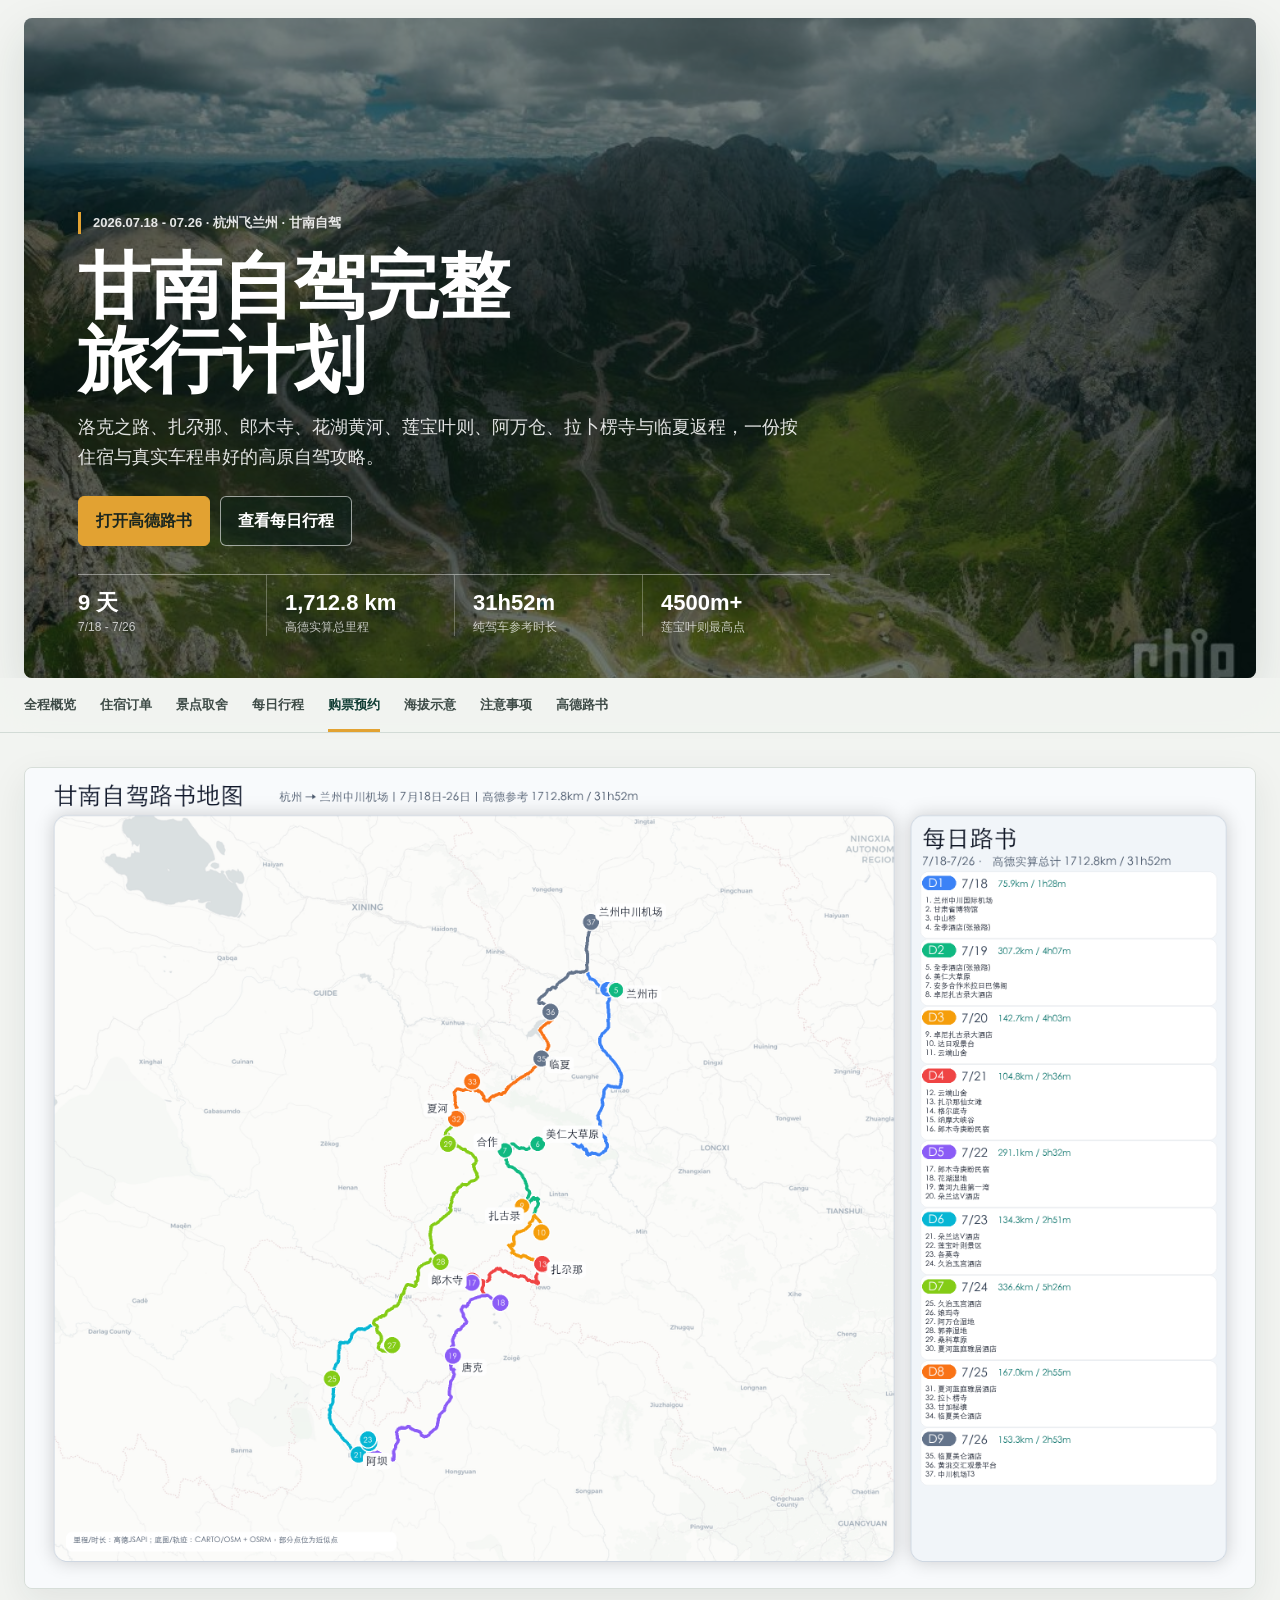
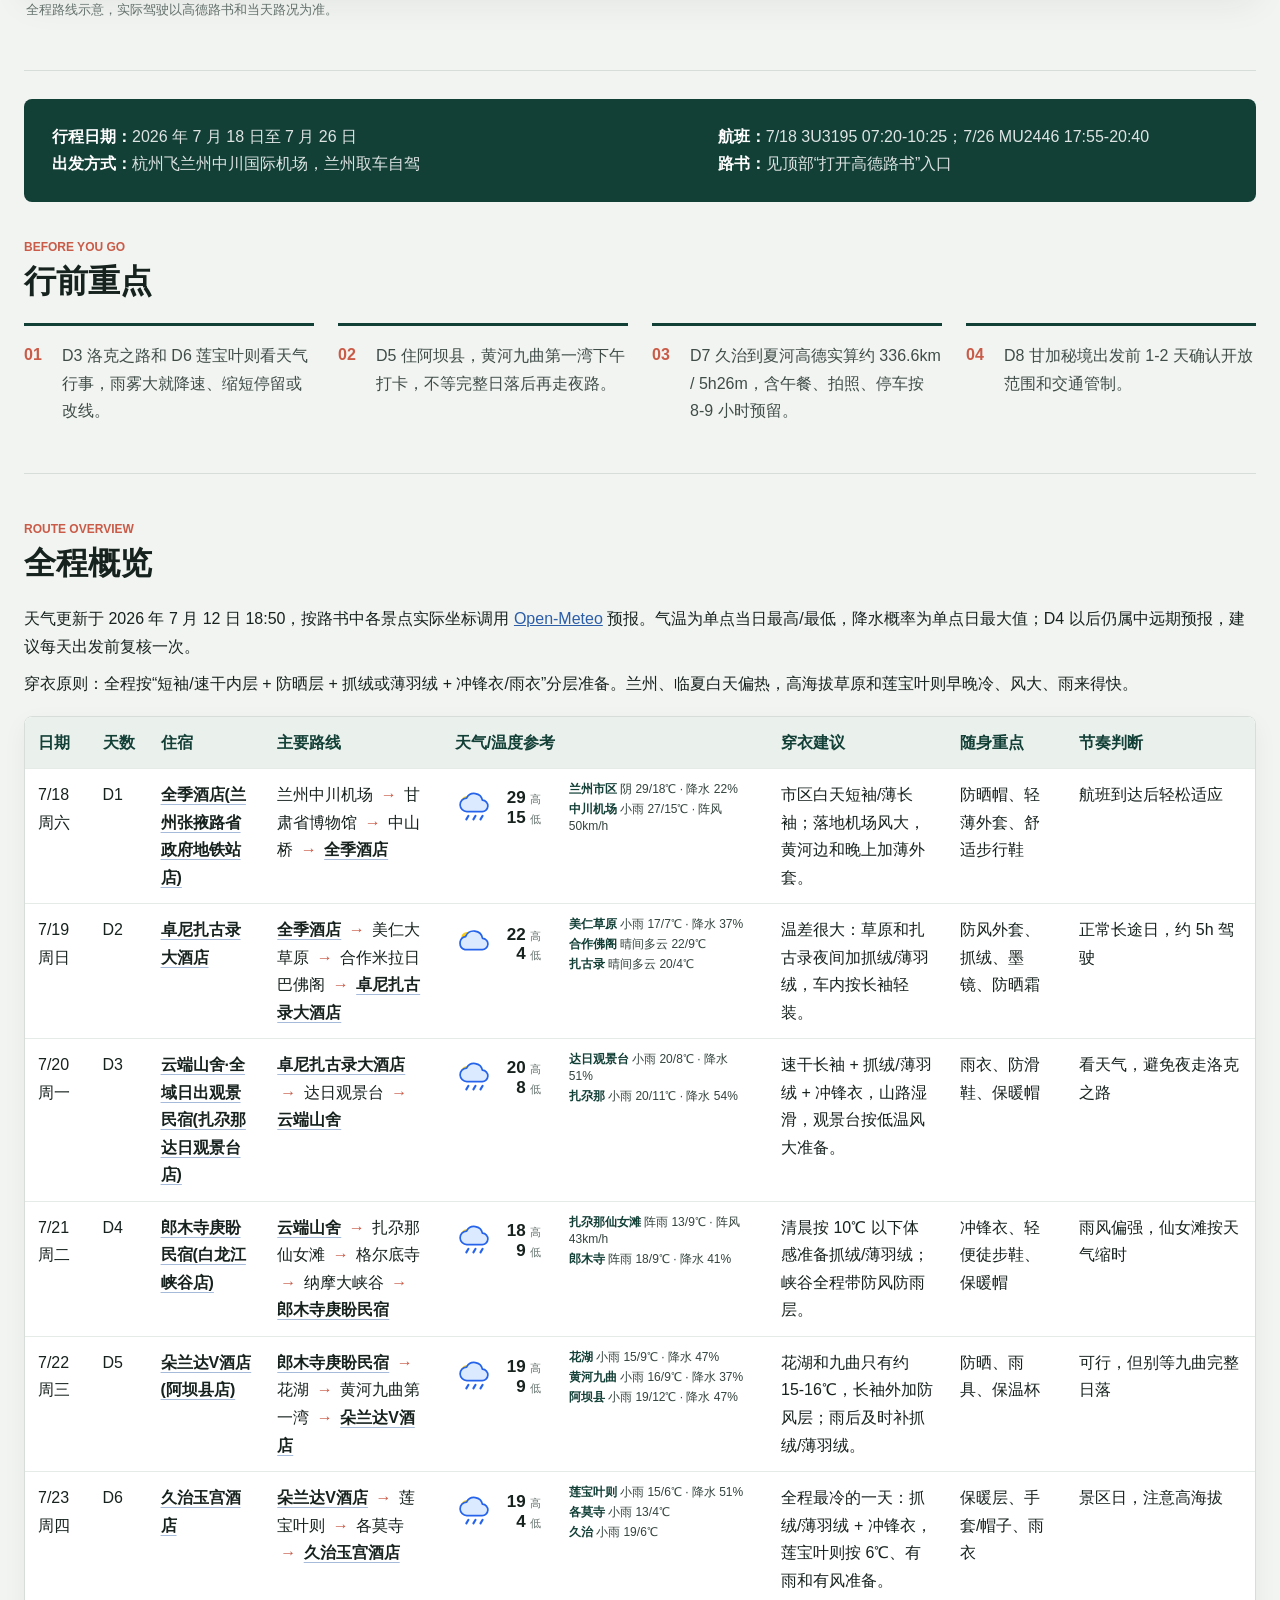
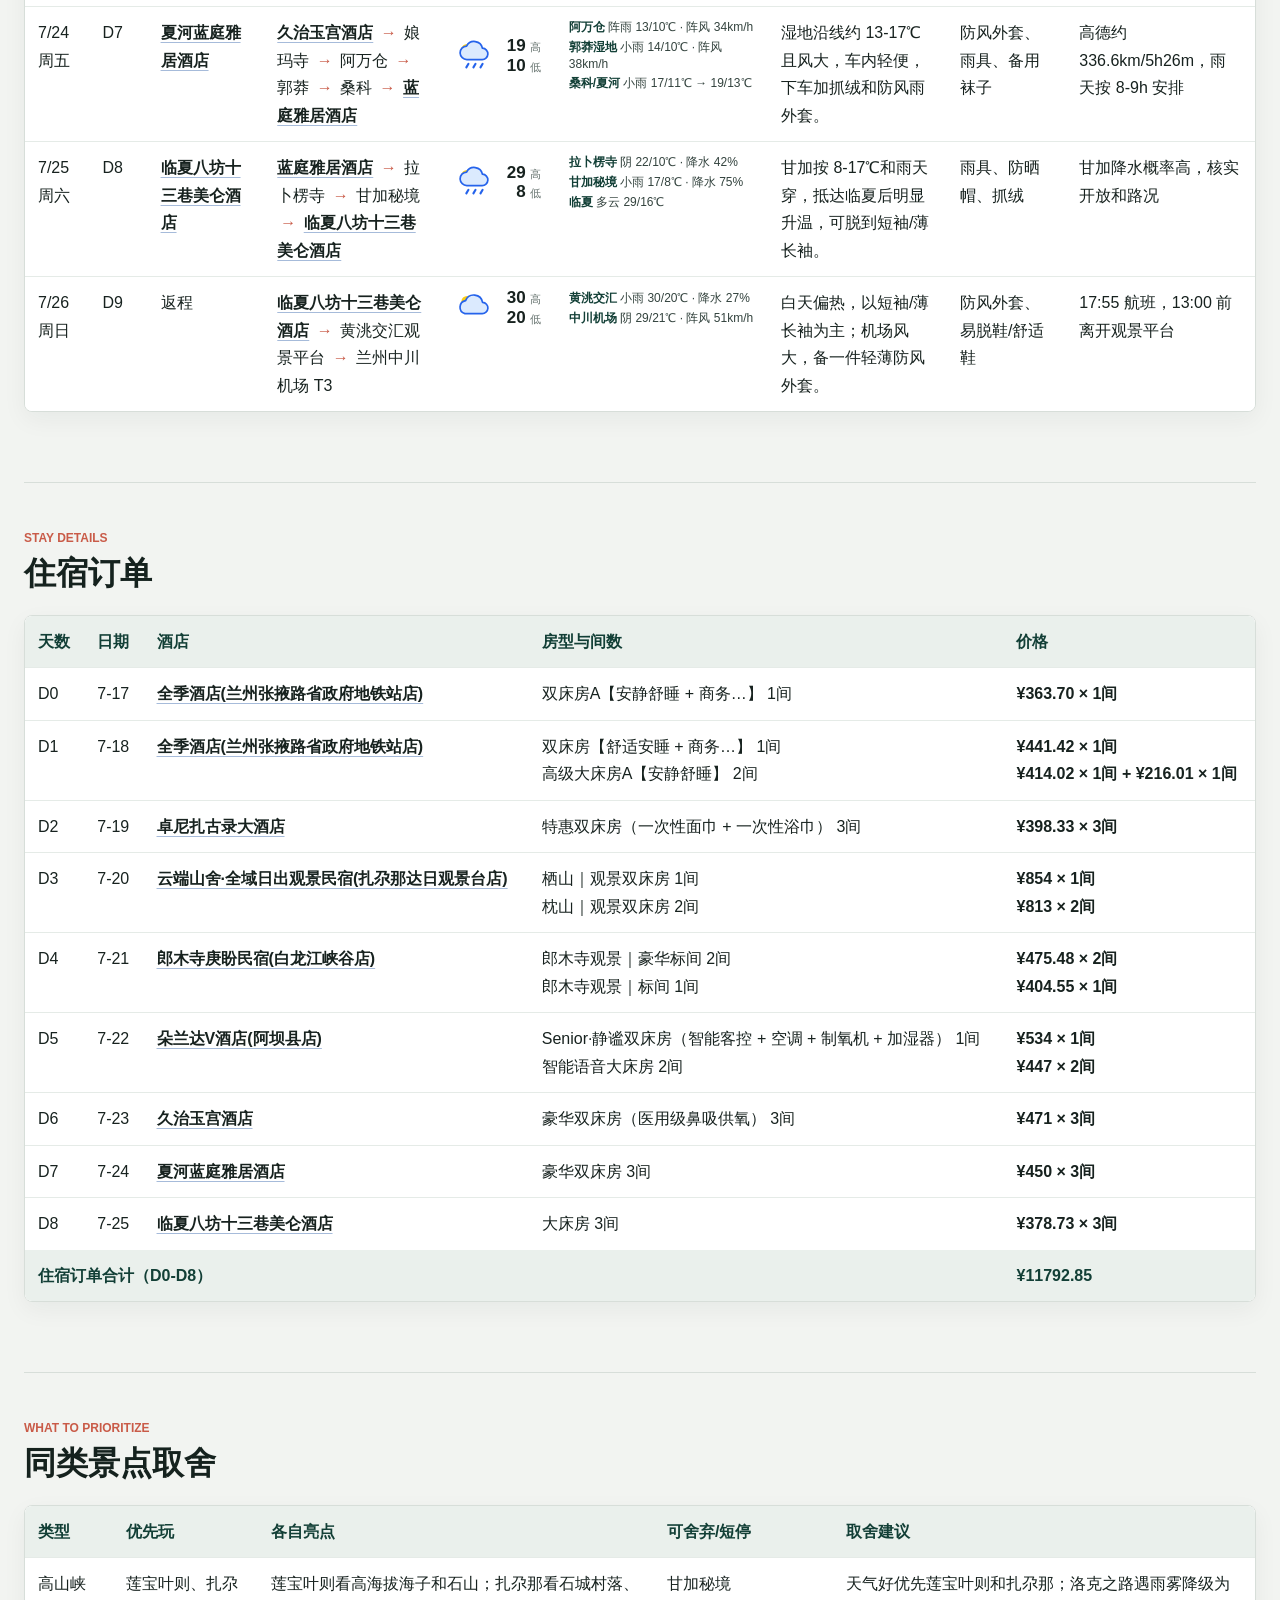
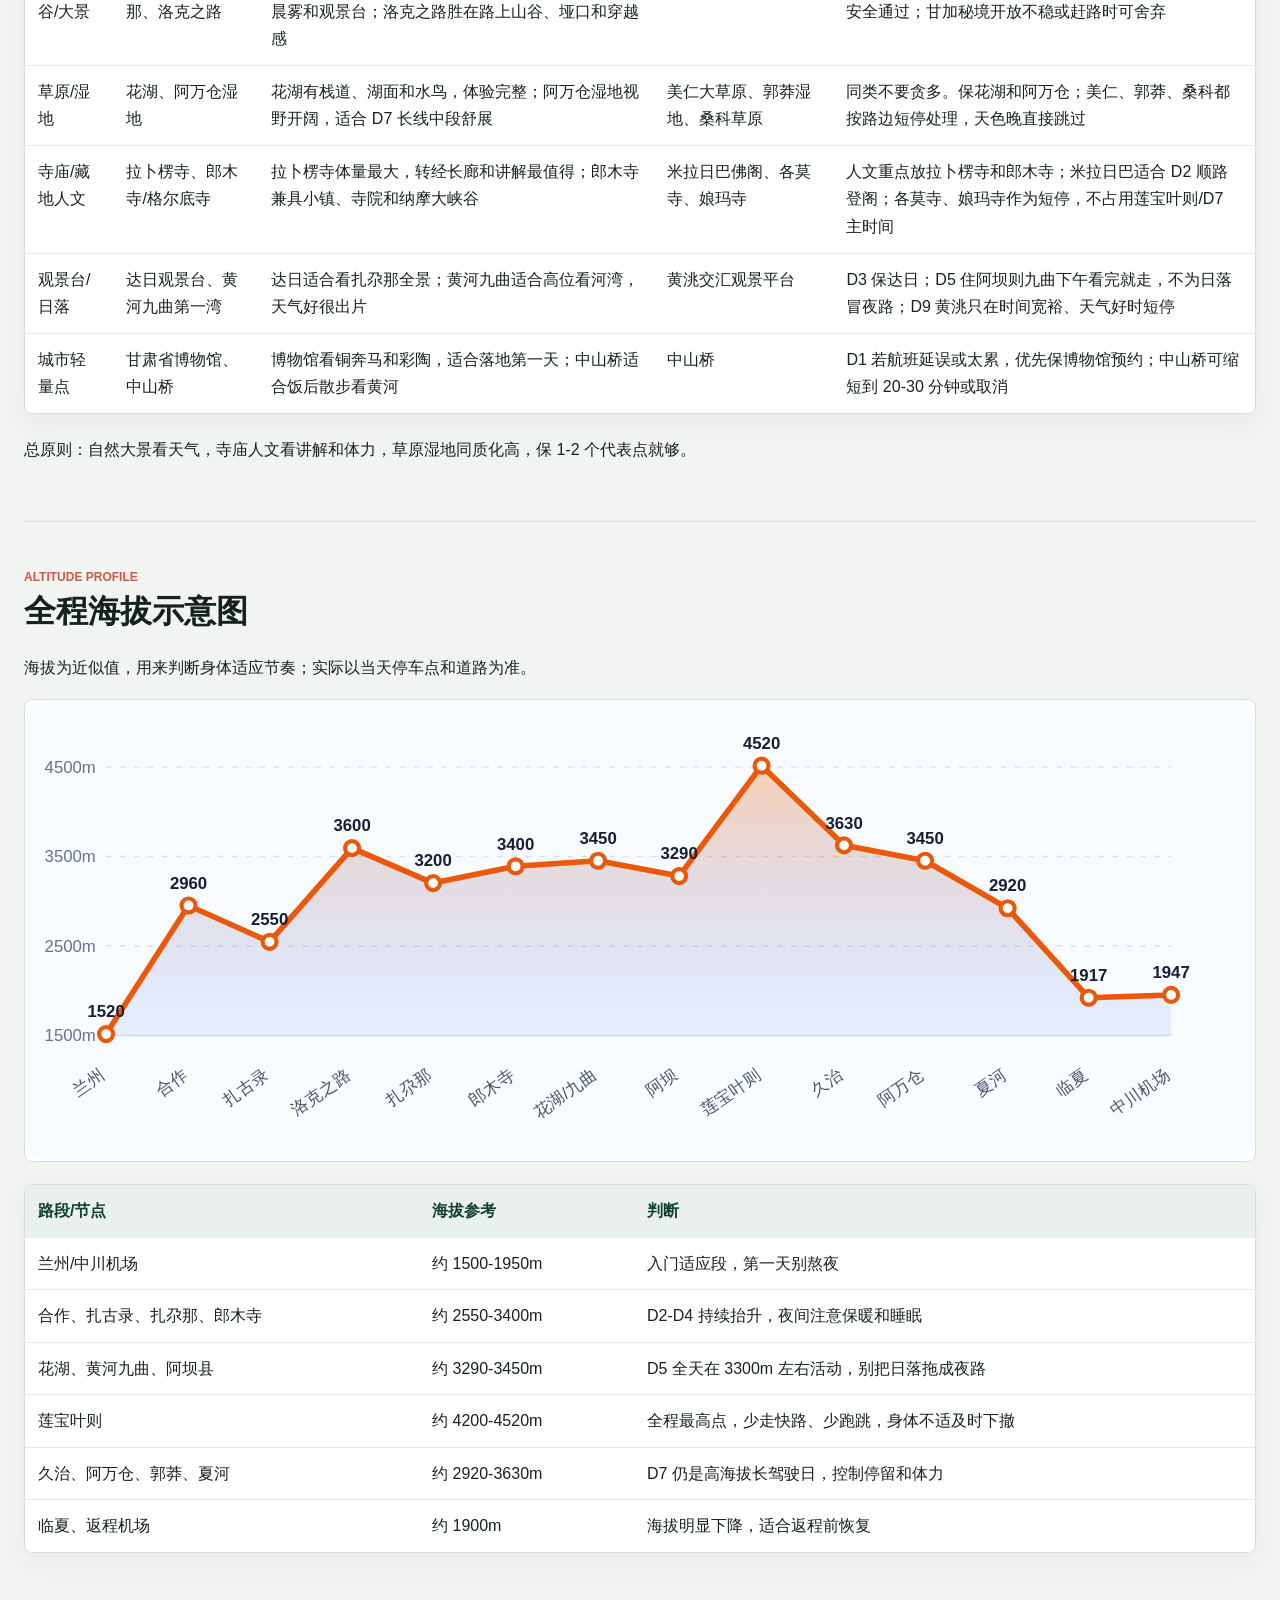
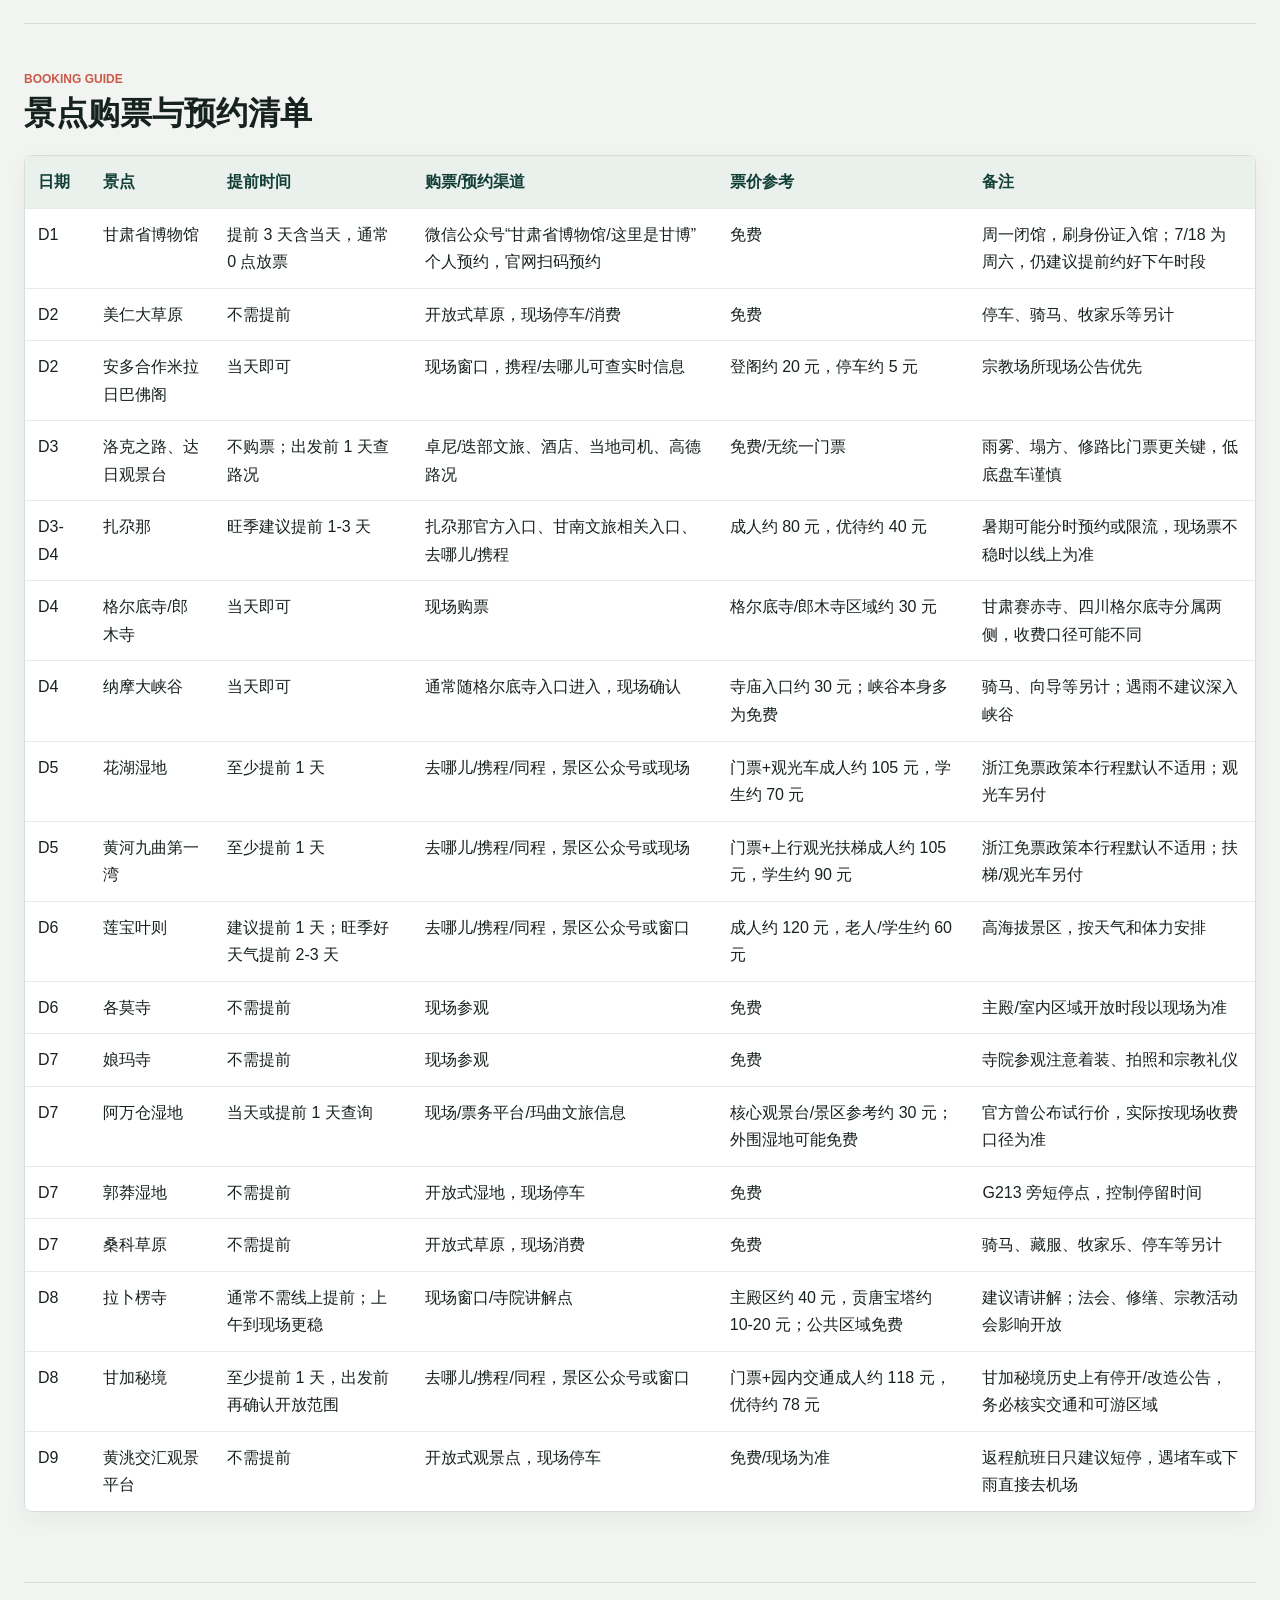
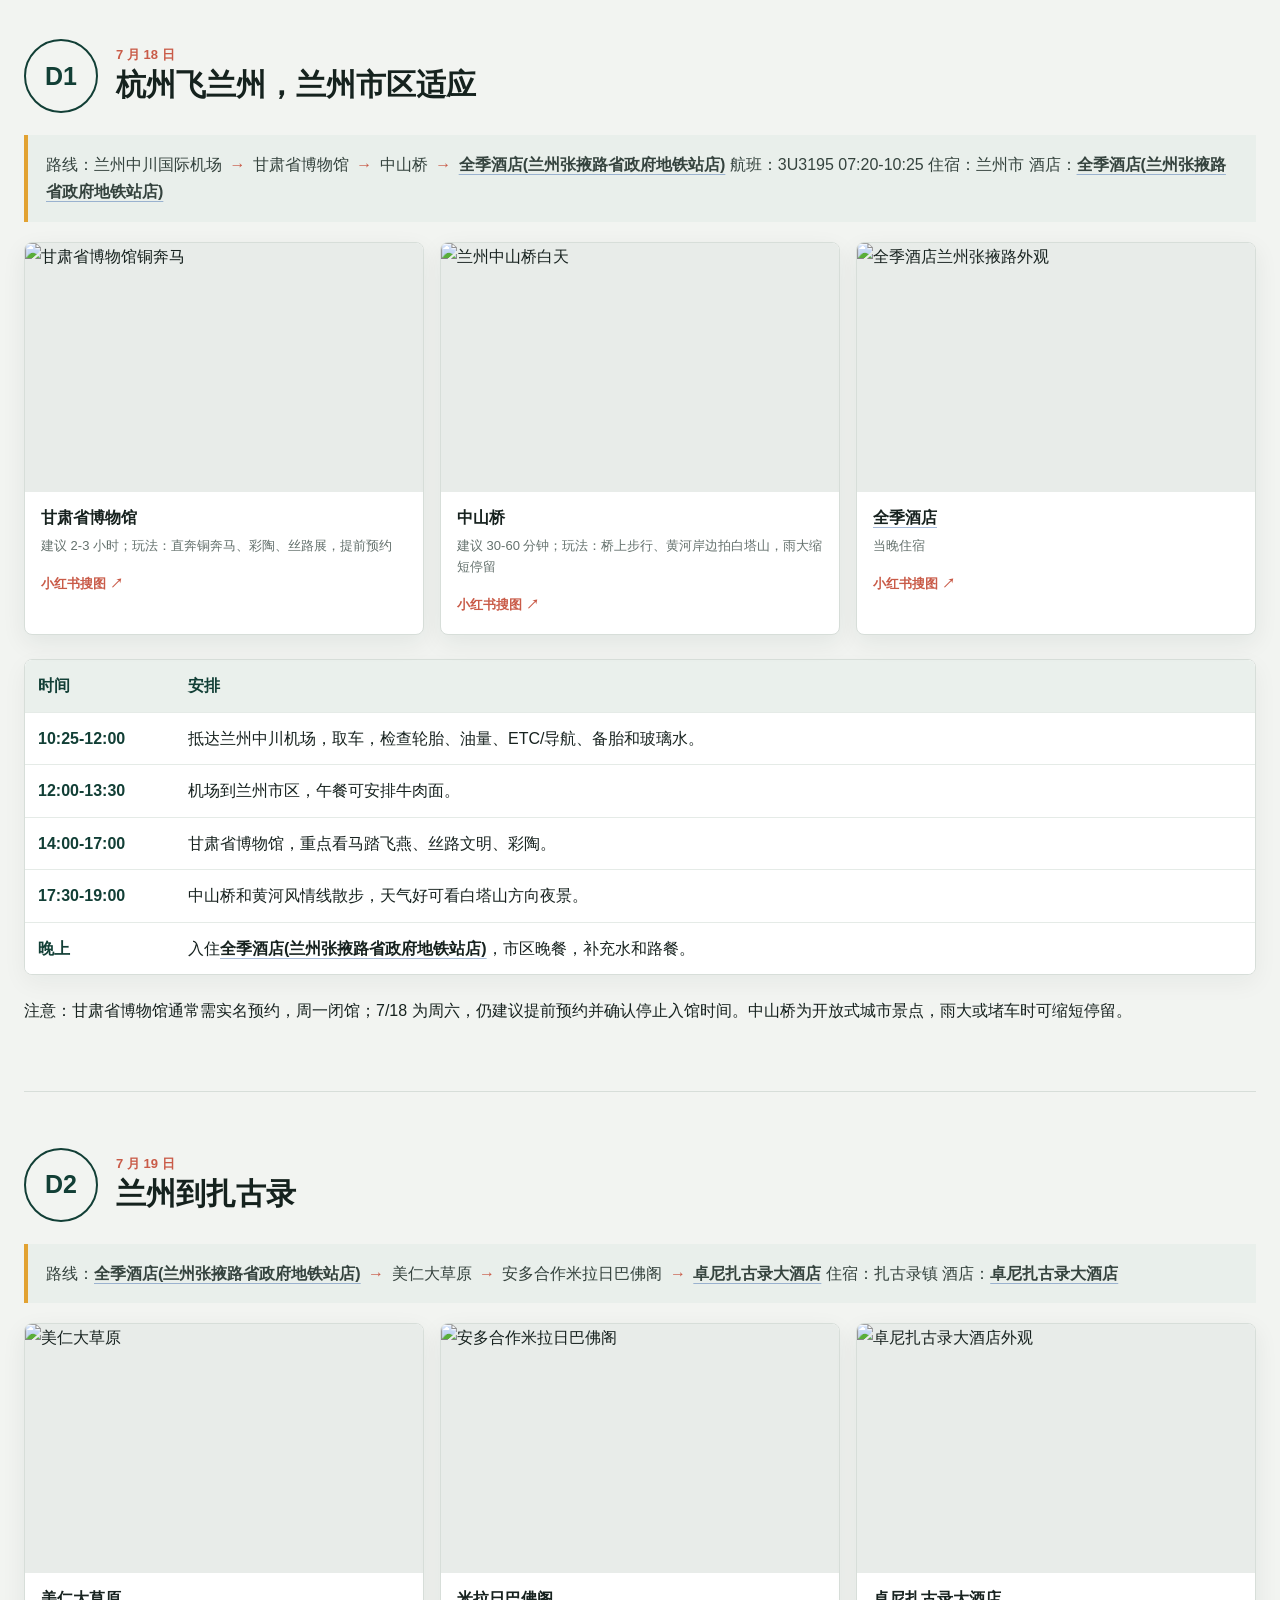
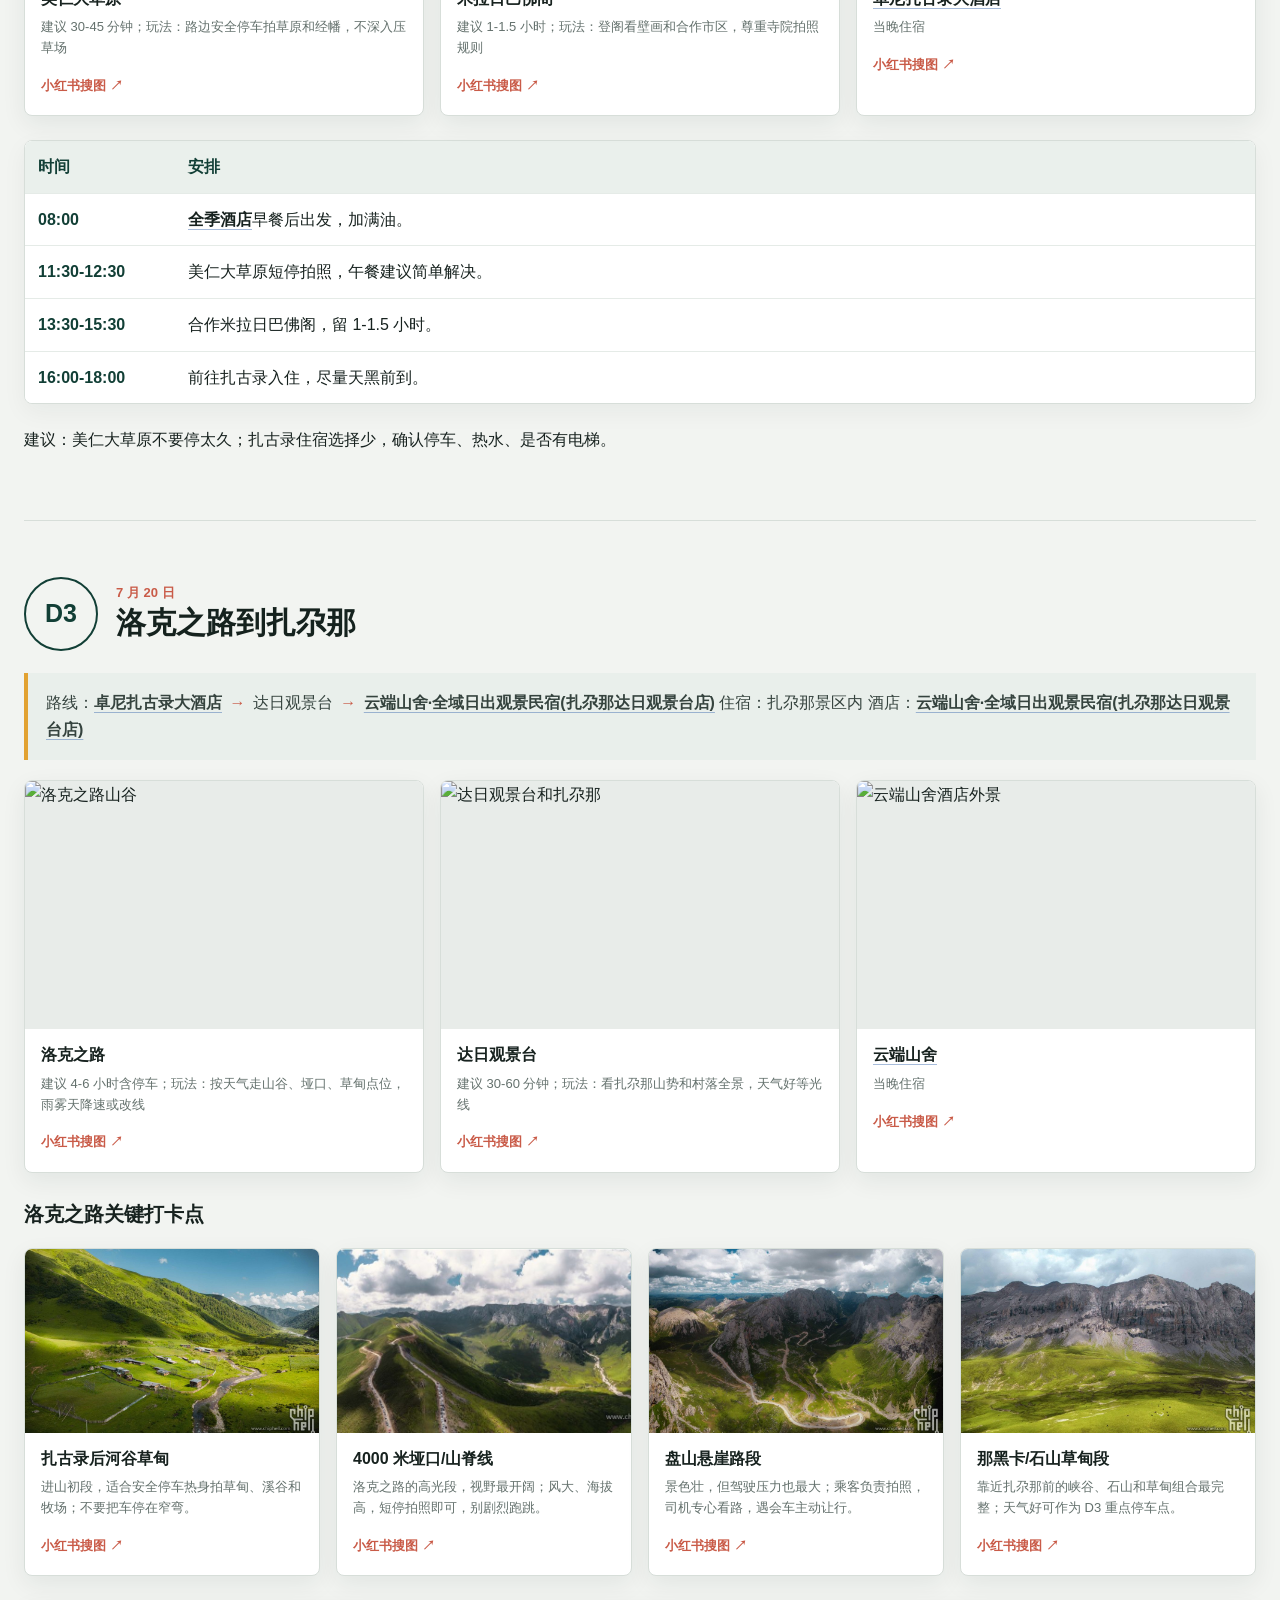
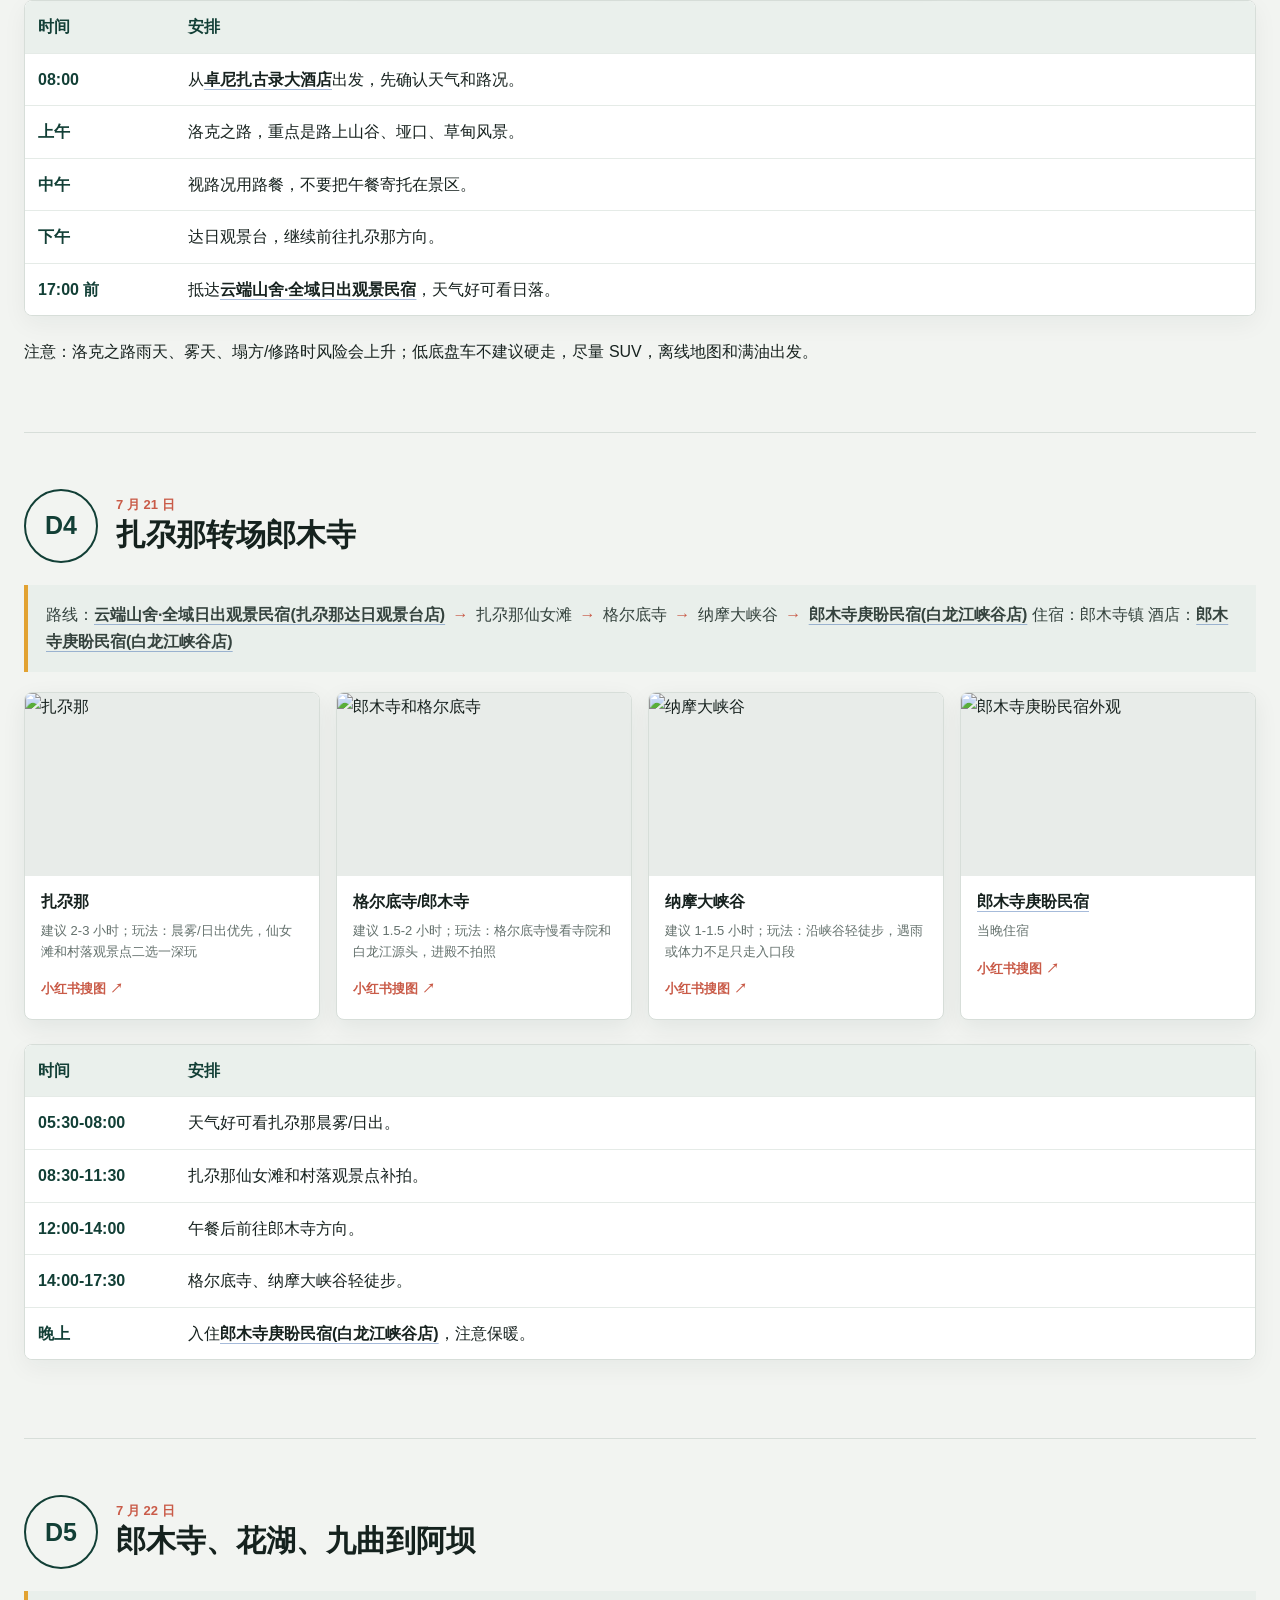
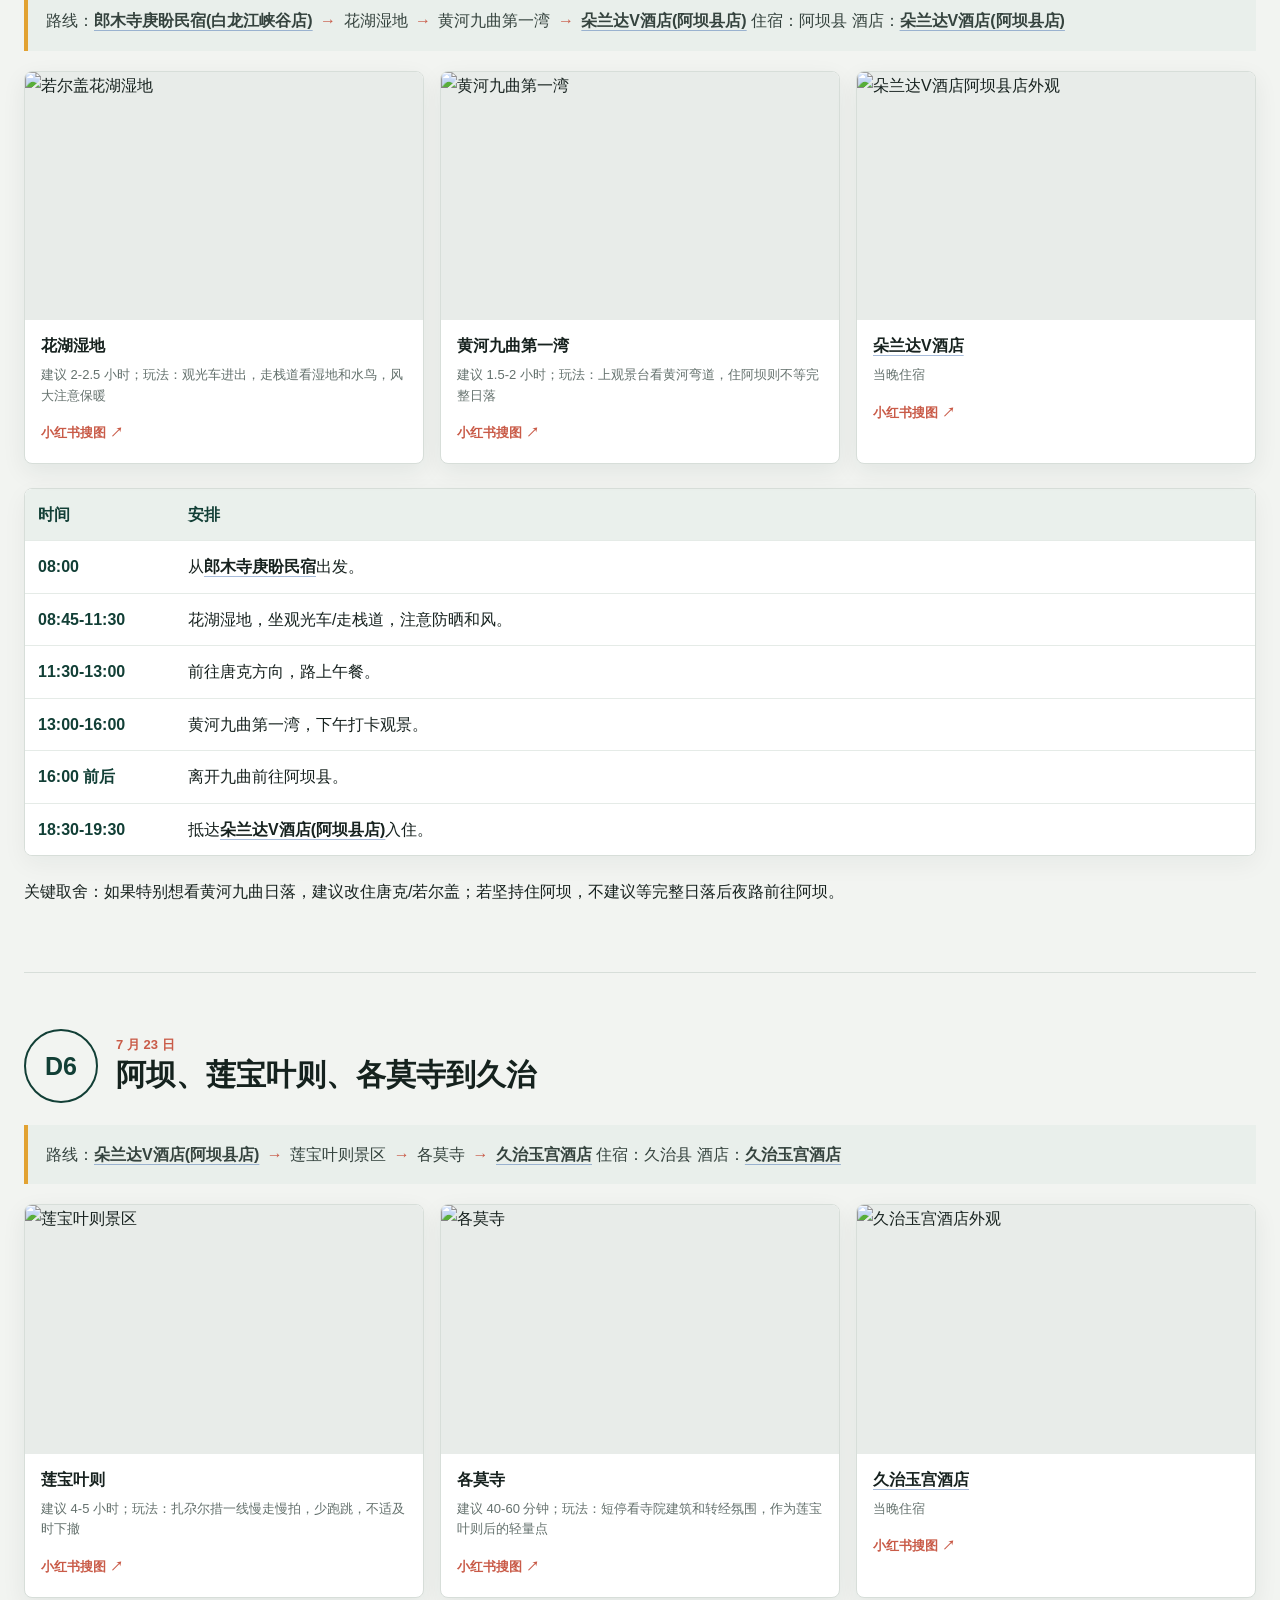
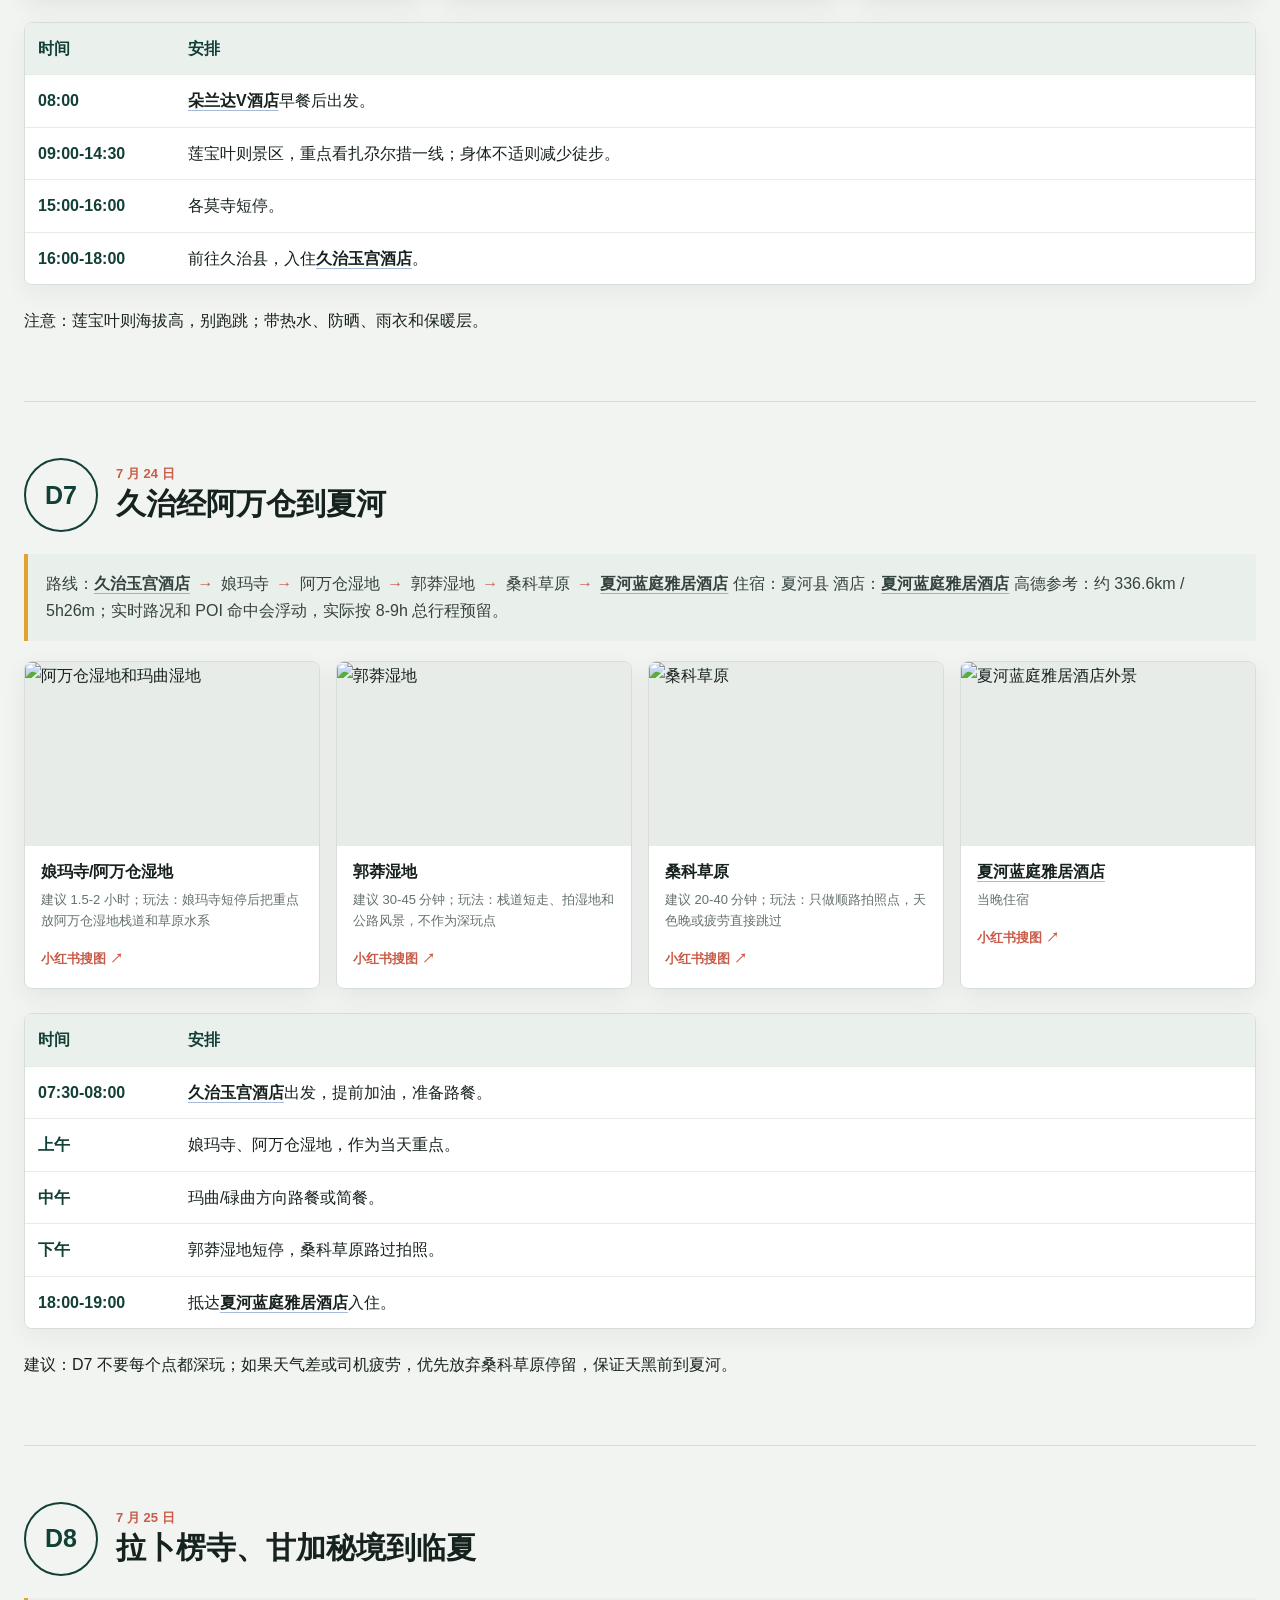
==== commit 114858f2: "Refresh Gannan itinerary weather" ====
--- a/gannan/gannan-guide.html
+++ b/gannan/gannan-guide.html
@@ -252,13 +252,15 @@
 .hotel-order-table td:nth-child(5),
 .hotel-order-table tfoot td:nth-child(2) { white-space: nowrap; font-weight: 900; }
 .hotel-order-table tfoot td { color: var(--pine); background: #eaf0ec; font-weight: 900; }
-.weather-cell { display: grid; grid-template-columns: 34px 62px minmax(86px, 1fr); align-items: center; gap: 9px; min-width: 188px; }
+.weather-cell { display: grid; grid-template-columns: 34px 62px minmax(180px, 1fr); align-items: center; gap: 9px; min-width: 294px; }
 .weather-icon { width: 34px; height: 34px; display: block; }
 .weather-temp { display: grid; grid-template-columns: 1fr; gap: 2px; font-variant-numeric: tabular-nums; }
 .weather-temp span { display: grid; grid-template-columns: 28px 20px; align-items: baseline; column-gap: 4px; line-height: 1.05; }
 .weather-temp b { text-align: right; font-size: 17px; }
 .weather-temp small { color: var(--muted); font-size: 11px; }
-.weather-note { color: #33433e; font-size: 12px; line-height: 1.35; }
+.weather-note { display: grid; gap: 3px; color: #33433e; font-size: 12px; line-height: 1.4; }
+.weather-note span { display: block; }
+.weather-note b { color: var(--pine); font-weight: 900; }
 .elevation-wrap { overflow-x: auto; margin: 18px 0 22px; border: 1px solid var(--line); border-radius: var(--radius); background: var(--paper); }
 .elevation-wrap svg { width: 100%; min-width: 760px; height: auto; display: block; }
 .day-section { padding: 56px 0; }
@@ -392,7 +394,7 @@
 </ol>
 </section><section>
 <h2 id="overview">全程概览</h2>
-<p>天气/温度按 7 月高海拔气候和近期预报估算。甘南、若尔盖、阿坝午后阵雨常见，出发前 3 天逐日复核。</p>
+<p>天气更新于 2026 年 7 月 12 日 18:50，按路书中各景点实际坐标调用 <a href="https://open-meteo.com/en/docs" rel="noreferrer" target="_blank">Open-Meteo</a> 预报。气温为单点当日最高/最低，降水概率为单点日最大值；D4 以后仍属中远期预报，建议每天出发前复核一次。</p>
 <p>穿衣原则：全程按“短袖/速干内层 + 防晒层 + 抓绒或薄羽绒 + 冲锋衣/雨衣”分层准备。兰州、临夏白天偏热，高海拔草原和莲宝叶则早晚冷、风大、雨来得快。</p>
 <svg aria-hidden="true" height="0" style="position:absolute;overflow:hidden" width="0"><defs>
 <symbol id="weather-rain" viewbox="0 0 48 48"><circle cx="17" cy="15" fill="#facc15" r="8"></circle><path d="M17 29h21a8 8 0 0 0 .8-16A12 12 0 0 0 16.4 10 9.5 9.5 0 0 0 17 29Z" fill="#dbeafe" stroke="#2563eb" stroke-linejoin="round" stroke-width="2.4"></path><path d="M19 35l-3 5M29 35l-3 5M39 35l-3 5" stroke="#2563eb" stroke-linecap="round" stroke-width="3"></path></symbol>
@@ -401,15 +403,15 @@
 <div class="table-wrap"><table class="overview-table">
 <thead><tr><th>日期</th><th>天数</th><th>住宿</th><th>主要路线</th><th>天气/温度参考</th><th>穿衣建议</th><th>随身重点</th><th>节奏判断</th></tr></thead>
 <tbody>
-<tr><td>7/18 周六</td><td>D1</td><td><a class="hotel-link" href="https://m.ctrip.com/html5/hotel/hoteldetail/66757085.html" rel="noreferrer" target="_blank">全季酒店(兰州张掖路省政府地铁站店)</a></td><td>兰州中川机场 <span class="arrow">→</span> 甘肃省博物馆 <span class="arrow">→</span> 中山桥 <span class="arrow">→</span> <a class="hotel-link" href="https://m.ctrip.com/html5/hotel/hoteldetail/66757085.html" rel="noreferrer" target="_blank">全季酒店</a></td><td><div class="weather-cell"><svg aria-label="多云有阵雨" class="weather-icon"><use href="#weather-rain"></use></svg><div class="weather-temp"><span><b>32</b><small>高</small></span><span><b>18</b><small>低</small></span></div><span class="weather-note">兰州 多云/阵雨</span></div></td><td>白天短袖/薄长袖即可，博物馆和晚间黄河边加薄外套。</td><td>防晒帽、轻薄外套、舒适步行鞋</td><td>航班到达后轻松适应</td></tr>
-<tr><td>7/19 周日</td><td>D2</td><td><a class="hotel-link" href="https://m.ctrip.com/html5/hotel/hoteldetail/111531991.html" rel="noreferrer" target="_blank">卓尼扎古录大酒店</a></td><td><a class="hotel-link" href="https://m.ctrip.com/html5/hotel/hoteldetail/66757085.html" rel="noreferrer" target="_blank">全季酒店</a> <span class="arrow">→</span> 美仁大草原 <span class="arrow">→</span> 合作米拉日巴佛阁 <span class="arrow">→</span> <a class="hotel-link" href="https://m.ctrip.com/html5/hotel/hoteldetail/111531991.html" rel="noreferrer" target="_blank">卓尼扎古录大酒店</a></td><td><div class="weather-cell"><svg aria-label="多云或阵雨" class="weather-icon"><use href="#weather-rain"></use></svg><div class="weather-temp"><span><b>30</b><small>高</small></span><span><b>12</b><small>低</small></span></div><span class="weather-note">兰州至扎古录 温差大</span></div></td><td>早晚薄外套，草原停留加防风外套；车上别穿太厚。</td><td>防风外套、墨镜、防晒霜</td><td>正常长途日，约 5h 驾驶</td></tr>
-<tr><td>7/20 周一</td><td>D3</td><td><a class="hotel-link" href="https://m.ctrip.com/html5/hotel/hoteldetail/111872533.html" rel="noreferrer" target="_blank">云端山舍·全域日出观景民宿(扎尕那达日观景台店)</a></td><td><a class="hotel-link" href="https://m.ctrip.com/html5/hotel/hoteldetail/111531991.html" rel="noreferrer" target="_blank">卓尼扎古录大酒店</a> <span class="arrow">→</span> 达日观景台 <span class="arrow">→</span> <a class="hotel-link" href="https://m.ctrip.com/html5/hotel/hoteldetail/111872533.html" rel="noreferrer" target="_blank">云端山舍</a></td><td><div class="weather-cell"><svg aria-label="阵雨" class="weather-icon"><use href="#weather-rain"></use></svg><div class="weather-temp"><span><b>18</b><small>高</small></span><span><b>10</b><small>低</small></span></div><span class="weather-note">扎尕那 阵雨概率高</span></div></td><td>速干长袖 + 抓绒/薄羽绒 + 冲锋衣，山路和观景台按低温风大准备。</td><td>雨衣、防滑鞋、保暖帽</td><td>看天气，避免夜走洛克之路</td></tr>
-<tr><td>7/21 周二</td><td>D4</td><td><a class="hotel-link" href="https://m.ctrip.com/html5/hotel/hoteldetail/134867328.html" rel="noreferrer" target="_blank">郎木寺庚盼民宿(白龙江峡谷店)</a></td><td><a class="hotel-link" href="https://m.ctrip.com/html5/hotel/hoteldetail/111872533.html" rel="noreferrer" target="_blank">云端山舍</a> <span class="arrow">→</span> 扎尕那仙女滩 <span class="arrow">→</span> 格尔底寺 <span class="arrow">→</span> 纳摩大峡谷 <span class="arrow">→</span> <a class="hotel-link" href="https://m.ctrip.com/html5/hotel/hoteldetail/134867328.html" rel="noreferrer" target="_blank">郎木寺庚盼民宿</a></td><td><div class="weather-cell"><svg aria-label="多云到阵雨" class="weather-icon"><use href="#weather-rain"></use></svg><div class="weather-temp"><span><b>20</b><small>高</small></span><span><b>8</b><small>低</small></span></div><span class="weather-note">郎木寺 高原阵雨</span></div></td><td>清晨看日出穿抓绒/薄羽绒，白天可减到长袖，峡谷带防风防雨层。</td><td>冲锋衣、轻便徒步鞋</td><td>轻松转场日</td></tr>
-<tr><td>7/22 周三</td><td>D5</td><td><a class="hotel-link" href="https://m.ctrip.com/html5/hotel/hoteldetail/131972530.html" rel="noreferrer" target="_blank">朵兰达V酒店(阿坝县店)</a></td><td><a class="hotel-link" href="https://m.ctrip.com/html5/hotel/hoteldetail/134867328.html" rel="noreferrer" target="_blank">郎木寺庚盼民宿</a> <span class="arrow">→</span> 花湖 <span class="arrow">→</span> 黄河九曲第一湾 <span class="arrow">→</span> <a class="hotel-link" href="https://m.ctrip.com/html5/hotel/hoteldetail/131972530.html" rel="noreferrer" target="_blank">朵兰达V酒店</a></td><td><div class="weather-cell"><svg aria-label="午后阵雨" class="weather-icon"><use href="#weather-rain"></use></svg><div class="weather-temp"><span><b>21</b><small>高</small></span><span><b>8</b><small>低</small></span></div><span class="weather-note">花湖/九曲 午后阵雨</span></div></td><td>白天长袖防晒，花湖和九曲风大，下午雨后会冷，保留薄羽绒/抓绒。</td><td>防晒、雨具、保温杯</td><td>可行，但别等九曲完整日落</td></tr>
-<tr><td>7/23 周四</td><td>D6</td><td><a class="hotel-link" href="https://m.ctrip.com/html5/hotel/hoteldetail/121194192.html" rel="noreferrer" target="_blank">久治玉宫酒店</a></td><td><a class="hotel-link" href="https://m.ctrip.com/html5/hotel/hoteldetail/131972530.html" rel="noreferrer" target="_blank">朵兰达V酒店</a> <span class="arrow">→</span> 莲宝叶则 <span class="arrow">→</span> 各莫寺 <span class="arrow">→</span> <a class="hotel-link" href="https://m.ctrip.com/html5/hotel/hoteldetail/121194192.html" rel="noreferrer" target="_blank">久治玉宫酒店</a></td><td><div class="weather-cell"><svg aria-label="高海拔阵雨" class="weather-icon"><use href="#weather-rain"></use></svg><div class="weather-temp"><span><b>20</b><small>高</small></span><span><b>4</b><small>低</small></span></div><span class="weather-note">莲宝叶则 体感更冷</span></div></td><td>全程最冷的一天，按高海拔湖区准备：抓绒/薄羽绒 + 冲锋衣，别只穿夏装。</td><td>保暖层、手套/帽子、雨衣</td><td>景区日，注意高海拔</td></tr>
-<tr><td>7/24 周五</td><td>D7</td><td><a class="hotel-link" href="https://m.ctrip.com/html5/hotel/hoteldetail/130838449.html" rel="noreferrer" target="_blank">夏河蓝庭雅居酒店</a></td><td><a class="hotel-link" href="https://m.ctrip.com/html5/hotel/hoteldetail/121194192.html" rel="noreferrer" target="_blank">久治玉宫酒店</a> <span class="arrow">→</span> 娘玛寺 <span class="arrow">→</span> 阿万仓 <span class="arrow">→</span> 郭莽 <span class="arrow">→</span> 桑科 <span class="arrow">→</span> <a class="hotel-link" href="https://m.ctrip.com/html5/hotel/hoteldetail/130838449.html" rel="noreferrer" target="_blank">蓝庭雅居酒店</a></td><td><div class="weather-cell"><svg aria-label="多云或阵雨" class="weather-icon"><use href="#weather-rain"></use></svg><div class="weather-temp"><span><b>21</b><small>高</small></span><span><b>7</b><small>低</small></span></div><span class="weather-note">草原湿地 多云/阵雨</span></div></td><td>长驾驶日，车内轻便，湿地/草原下车加防风外套；早晚可穿抓绒。</td><td>防风外套、备用袜子</td><td>高德约 336.6km/5h26m，按 8-9h 安排</td></tr>
-<tr><td>7/25 周六</td><td>D8</td><td><a class="hotel-link" href="https://m.ctrip.com/html5/hotel/hoteldetail/127225302.html" rel="noreferrer" target="_blank">临夏八坊十三巷美仑酒店</a></td><td><a class="hotel-link" href="https://m.ctrip.com/html5/hotel/hoteldetail/130838449.html" rel="noreferrer" target="_blank">蓝庭雅居酒店</a> <span class="arrow">→</span> 拉卜楞寺 <span class="arrow">→</span> 甘加秘境 <span class="arrow">→</span> <a class="hotel-link" href="https://m.ctrip.com/html5/hotel/hoteldetail/127225302.html" rel="noreferrer" target="_blank">临夏八坊十三巷美仑酒店</a></td><td><div class="weather-cell"><svg aria-label="多云" class="weather-icon"><use href="#weather-cloud"></use></svg><div class="weather-temp"><span><b>29</b><small>高</small></span><span><b>12</b><small>低</small></span></div><span class="weather-note">夏河至临夏 温差明显</span></div></td><td>夏河早晨偏凉，长袖外套；到临夏气温升高，可换轻薄层。</td><td>防晒帽、薄外套</td><td>文化+草原，核实甘加开放</td></tr>
-<tr><td>7/26 周日</td><td>D9</td><td>返程</td><td><a class="hotel-link" href="https://m.ctrip.com/html5/hotel/hoteldetail/127225302.html" rel="noreferrer" target="_blank">临夏八坊十三巷美仑酒店</a> <span class="arrow">→</span> 黄洮交汇观景平台 <span class="arrow">→</span> 兰州中川机场 T3</td><td><div class="weather-cell"><svg aria-label="多云或阵雨" class="weather-icon"><use href="#weather-rain"></use></svg><div class="weather-temp"><span><b>31</b><small>高</small></span><span><b>18</b><small>低</small></span></div><span class="weather-note">临夏/兰州 多云/阵雨</span></div></td><td>白天偏热，短袖/薄长袖为主，机场和飞机上备薄外套。</td><td>轻薄外套、易脱鞋/舒适鞋</td><td>17:55 航班，13:00 前离开观景平台</td></tr>
+<tr><td>7/18 周六</td><td>D1</td><td><a class="hotel-link" href="https://m.ctrip.com/html5/hotel/hoteldetail/66757085.html" rel="noreferrer" target="_blank">全季酒店(兰州张掖路省政府地铁站店)</a></td><td>兰州中川机场 <span class="arrow">→</span> 甘肃省博物馆 <span class="arrow">→</span> 中山桥 <span class="arrow">→</span> <a class="hotel-link" href="https://m.ctrip.com/html5/hotel/hoteldetail/66757085.html" rel="noreferrer" target="_blank">全季酒店</a></td><td><div class="weather-cell"><svg aria-label="阴天，机场可能有小雨" class="weather-icon"><use href="#weather-rain"></use></svg><div class="weather-temp"><span><b>29</b><small>高</small></span><span><b>15</b><small>低</small></span></div><span class="weather-note"><span><b>兰州市区</b> 阴 29/18℃ · 降水 22%</span><span><b>中川机场</b> 小雨 27/15℃ · 阵风 50km/h</span></span></div></td><td>市区白天短袖/薄长袖；落地机场风大，黄河边和晚上加薄外套。</td><td>防晒帽、轻薄外套、舒适步行鞋</td><td>航班到达后轻松适应</td></tr>
+<tr><td>7/19 周日</td><td>D2</td><td><a class="hotel-link" href="https://m.ctrip.com/html5/hotel/hoteldetail/111531991.html" rel="noreferrer" target="_blank">卓尼扎古录大酒店</a></td><td><a class="hotel-link" href="https://m.ctrip.com/html5/hotel/hoteldetail/66757085.html" rel="noreferrer" target="_blank">全季酒店</a> <span class="arrow">→</span> 美仁大草原 <span class="arrow">→</span> 合作米拉日巴佛阁 <span class="arrow">→</span> <a class="hotel-link" href="https://m.ctrip.com/html5/hotel/hoteldetail/111531991.html" rel="noreferrer" target="_blank">卓尼扎古录大酒店</a></td><td><div class="weather-cell"><svg aria-label="晴间多云，草原可能有小雨" class="weather-icon"><use href="#weather-cloud"></use></svg><div class="weather-temp"><span><b>22</b><small>高</small></span><span><b>4</b><small>低</small></span></div><span class="weather-note"><span><b>美仁草原</b> 小雨 17/7℃ · 降水 37%</span><span><b>合作佛阁</b> 晴间多云 22/9℃</span><span><b>扎古录</b> 晴间多云 20/4℃</span></span></div></td><td>温差很大：草原和扎古录夜间加抓绒/薄羽绒，车内按长袖轻装。</td><td>防风外套、抓绒、墨镜、防晒霜</td><td>正常长途日，约 5h 驾驶</td></tr>
+<tr><td>7/20 周一</td><td>D3</td><td><a class="hotel-link" href="https://m.ctrip.com/html5/hotel/hoteldetail/111872533.html" rel="noreferrer" target="_blank">云端山舍·全域日出观景民宿(扎尕那达日观景台店)</a></td><td><a class="hotel-link" href="https://m.ctrip.com/html5/hotel/hoteldetail/111531991.html" rel="noreferrer" target="_blank">卓尼扎古录大酒店</a> <span class="arrow">→</span> 达日观景台 <span class="arrow">→</span> <a class="hotel-link" href="https://m.ctrip.com/html5/hotel/hoteldetail/111872533.html" rel="noreferrer" target="_blank">云端山舍</a></td><td><div class="weather-cell"><svg aria-label="小雨" class="weather-icon"><use href="#weather-rain"></use></svg><div class="weather-temp"><span><b>20</b><small>高</small></span><span><b>8</b><small>低</small></span></div><span class="weather-note"><span><b>达日观景台</b> 小雨 20/8℃ · 降水 51%</span><span><b>扎尕那</b> 小雨 20/11℃ · 降水 54%</span></span></div></td><td>速干长袖 + 抓绒/薄羽绒 + 冲锋衣，山路湿滑，观景台按低温风大准备。</td><td>雨衣、防滑鞋、保暖帽</td><td>看天气，避免夜走洛克之路</td></tr>
+<tr><td>7/21 周二</td><td>D4</td><td><a class="hotel-link" href="https://m.ctrip.com/html5/hotel/hoteldetail/134867328.html" rel="noreferrer" target="_blank">郎木寺庚盼民宿(白龙江峡谷店)</a></td><td><a class="hotel-link" href="https://m.ctrip.com/html5/hotel/hoteldetail/111872533.html" rel="noreferrer" target="_blank">云端山舍</a> <span class="arrow">→</span> 扎尕那仙女滩 <span class="arrow">→</span> 格尔底寺 <span class="arrow">→</span> 纳摩大峡谷 <span class="arrow">→</span> <a class="hotel-link" href="https://m.ctrip.com/html5/hotel/hoteldetail/134867328.html" rel="noreferrer" target="_blank">郎木寺庚盼民宿</a></td><td><div class="weather-cell"><svg aria-label="阵雨并伴有较强阵风" class="weather-icon"><use href="#weather-rain"></use></svg><div class="weather-temp"><span><b>18</b><small>高</small></span><span><b>9</b><small>低</small></span></div><span class="weather-note"><span><b>扎尕那仙女滩</b> 阵雨 13/9℃ · 阵风 43km/h</span><span><b>郎木寺</b> 阵雨 18/9℃ · 降水 41%</span></span></div></td><td>清晨按 10℃ 以下体感准备抓绒/薄羽绒；峡谷全程带防风防雨层。</td><td>冲锋衣、轻便徒步鞋、保暖帽</td><td>雨风偏强，仙女滩按天气缩时</td></tr>
+<tr><td>7/22 周三</td><td>D5</td><td><a class="hotel-link" href="https://m.ctrip.com/html5/hotel/hoteldetail/131972530.html" rel="noreferrer" target="_blank">朵兰达V酒店(阿坝县店)</a></td><td><a class="hotel-link" href="https://m.ctrip.com/html5/hotel/hoteldetail/134867328.html" rel="noreferrer" target="_blank">郎木寺庚盼民宿</a> <span class="arrow">→</span> 花湖 <span class="arrow">→</span> 黄河九曲第一湾 <span class="arrow">→</span> <a class="hotel-link" href="https://m.ctrip.com/html5/hotel/hoteldetail/131972530.html" rel="noreferrer" target="_blank">朵兰达V酒店</a></td><td><div class="weather-cell"><svg aria-label="小雨" class="weather-icon"><use href="#weather-rain"></use></svg><div class="weather-temp"><span><b>19</b><small>高</small></span><span><b>9</b><small>低</small></span></div><span class="weather-note"><span><b>花湖</b> 小雨 15/9℃ · 降水 47%</span><span><b>黄河九曲</b> 小雨 16/9℃ · 降水 37%</span><span><b>阿坝县</b> 小雨 19/12℃ · 降水 47%</span></span></div></td><td>花湖和九曲只有约 15-16℃，长袖外加防风层；雨后及时补抓绒/薄羽绒。</td><td>防晒、雨具、保温杯</td><td>可行，但别等九曲完整日落</td></tr>
+<tr><td>7/23 周四</td><td>D6</td><td><a class="hotel-link" href="https://m.ctrip.com/html5/hotel/hoteldetail/121194192.html" rel="noreferrer" target="_blank">久治玉宫酒店</a></td><td><a class="hotel-link" href="https://m.ctrip.com/html5/hotel/hoteldetail/131972530.html" rel="noreferrer" target="_blank">朵兰达V酒店</a> <span class="arrow">→</span> 莲宝叶则 <span class="arrow">→</span> 各莫寺 <span class="arrow">→</span> <a class="hotel-link" href="https://m.ctrip.com/html5/hotel/hoteldetail/121194192.html" rel="noreferrer" target="_blank">久治玉宫酒店</a></td><td><div class="weather-cell"><svg aria-label="高海拔小雨" class="weather-icon"><use href="#weather-rain"></use></svg><div class="weather-temp"><span><b>19</b><small>高</small></span><span><b>4</b><small>低</small></span></div><span class="weather-note"><span><b>莲宝叶则</b> 小雨 15/6℃ · 降水 51%</span><span><b>各莫寺</b> 小雨 13/4℃</span><span><b>久治</b> 小雨 19/6℃</span></span></div></td><td>全程最冷的一天：抓绒/薄羽绒 + 冲锋衣，莲宝叶则按 6℃、有雨和有风准备。</td><td>保暖层、手套/帽子、雨衣</td><td>景区日，注意高海拔</td></tr>
+<tr><td>7/24 周五</td><td>D7</td><td><a class="hotel-link" href="https://m.ctrip.com/html5/hotel/hoteldetail/130838449.html" rel="noreferrer" target="_blank">夏河蓝庭雅居酒店</a></td><td><a class="hotel-link" href="https://m.ctrip.com/html5/hotel/hoteldetail/121194192.html" rel="noreferrer" target="_blank">久治玉宫酒店</a> <span class="arrow">→</span> 娘玛寺 <span class="arrow">→</span> 阿万仓 <span class="arrow">→</span> 郭莽 <span class="arrow">→</span> 桑科 <span class="arrow">→</span> <a class="hotel-link" href="https://m.ctrip.com/html5/hotel/hoteldetail/130838449.html" rel="noreferrer" target="_blank">蓝庭雅居酒店</a></td><td><div class="weather-cell"><svg aria-label="草原湿地阵雨" class="weather-icon"><use href="#weather-rain"></use></svg><div class="weather-temp"><span><b>19</b><small>高</small></span><span><b>10</b><small>低</small></span></div><span class="weather-note"><span><b>阿万仓</b> 阵雨 13/10℃ · 阵风 34km/h</span><span><b>郭莽湿地</b> 小雨 14/10℃ · 阵风 38km/h</span><span><b>桑科/夏河</b> 小雨 17/11℃ → 19/13℃</span></span></div></td><td>湿地沿线约 13-17℃且风大，车内轻便，下车加抓绒和防风雨外套。</td><td>防风外套、雨具、备用袜子</td><td>高德约 336.6km/5h26m，雨天按 8-9h 安排</td></tr>
+<tr><td>7/25 周六</td><td>D8</td><td><a class="hotel-link" href="https://m.ctrip.com/html5/hotel/hoteldetail/127225302.html" rel="noreferrer" target="_blank">临夏八坊十三巷美仑酒店</a></td><td><a class="hotel-link" href="https://m.ctrip.com/html5/hotel/hoteldetail/130838449.html" rel="noreferrer" target="_blank">蓝庭雅居酒店</a> <span class="arrow">→</span> 拉卜楞寺 <span class="arrow">→</span> 甘加秘境 <span class="arrow">→</span> <a class="hotel-link" href="https://m.ctrip.com/html5/hotel/hoteldetail/127225302.html" rel="noreferrer" target="_blank">临夏八坊十三巷美仑酒店</a></td><td><div class="weather-cell"><svg aria-label="多云，甘加可能有小雨" class="weather-icon"><use href="#weather-rain"></use></svg><div class="weather-temp"><span><b>29</b><small>高</small></span><span><b>8</b><small>低</small></span></div><span class="weather-note"><span><b>拉卜楞寺</b> 阴 22/10℃ · 降水 42%</span><span><b>甘加秘境</b> 小雨 17/8℃ · 降水 75%</span><span><b>临夏</b> 多云 29/16℃</span></span></div></td><td>甘加按 8-17℃和雨天穿，抵达临夏后明显升温，可脱到短袖/薄长袖。</td><td>雨具、防晒帽、抓绒</td><td>甘加降水概率高，核实开放和路况</td></tr>
+<tr><td>7/26 周日</td><td>D9</td><td>返程</td><td><a class="hotel-link" href="https://m.ctrip.com/html5/hotel/hoteldetail/127225302.html" rel="noreferrer" target="_blank">临夏八坊十三巷美仑酒店</a> <span class="arrow">→</span> 黄洮交汇观景平台 <span class="arrow">→</span> 兰州中川机场 T3</td><td><div class="weather-cell"><svg aria-label="阴到多云，机场风大" class="weather-icon"><use href="#weather-cloud"></use></svg><div class="weather-temp"><span><b>30</b><small>高</small></span><span><b>20</b><small>低</small></span></div><span class="weather-note"><span><b>黄洮交汇</b> 小雨 30/20℃ · 降水 27%</span><span><b>中川机场</b> 阴 29/21℃ · 阵风 51km/h</span></span></div></td><td>白天偏热，以短袖/薄长袖为主；机场风大，备一件轻薄防风外套。</td><td>防风外套、易脱鞋/舒适鞋</td><td>17:55 航班，13:00 前离开观景平台</td></tr>
 </tbody></table></div>
 </section><section>
 <h2 id="hotel-orders">住宿订单</h2>
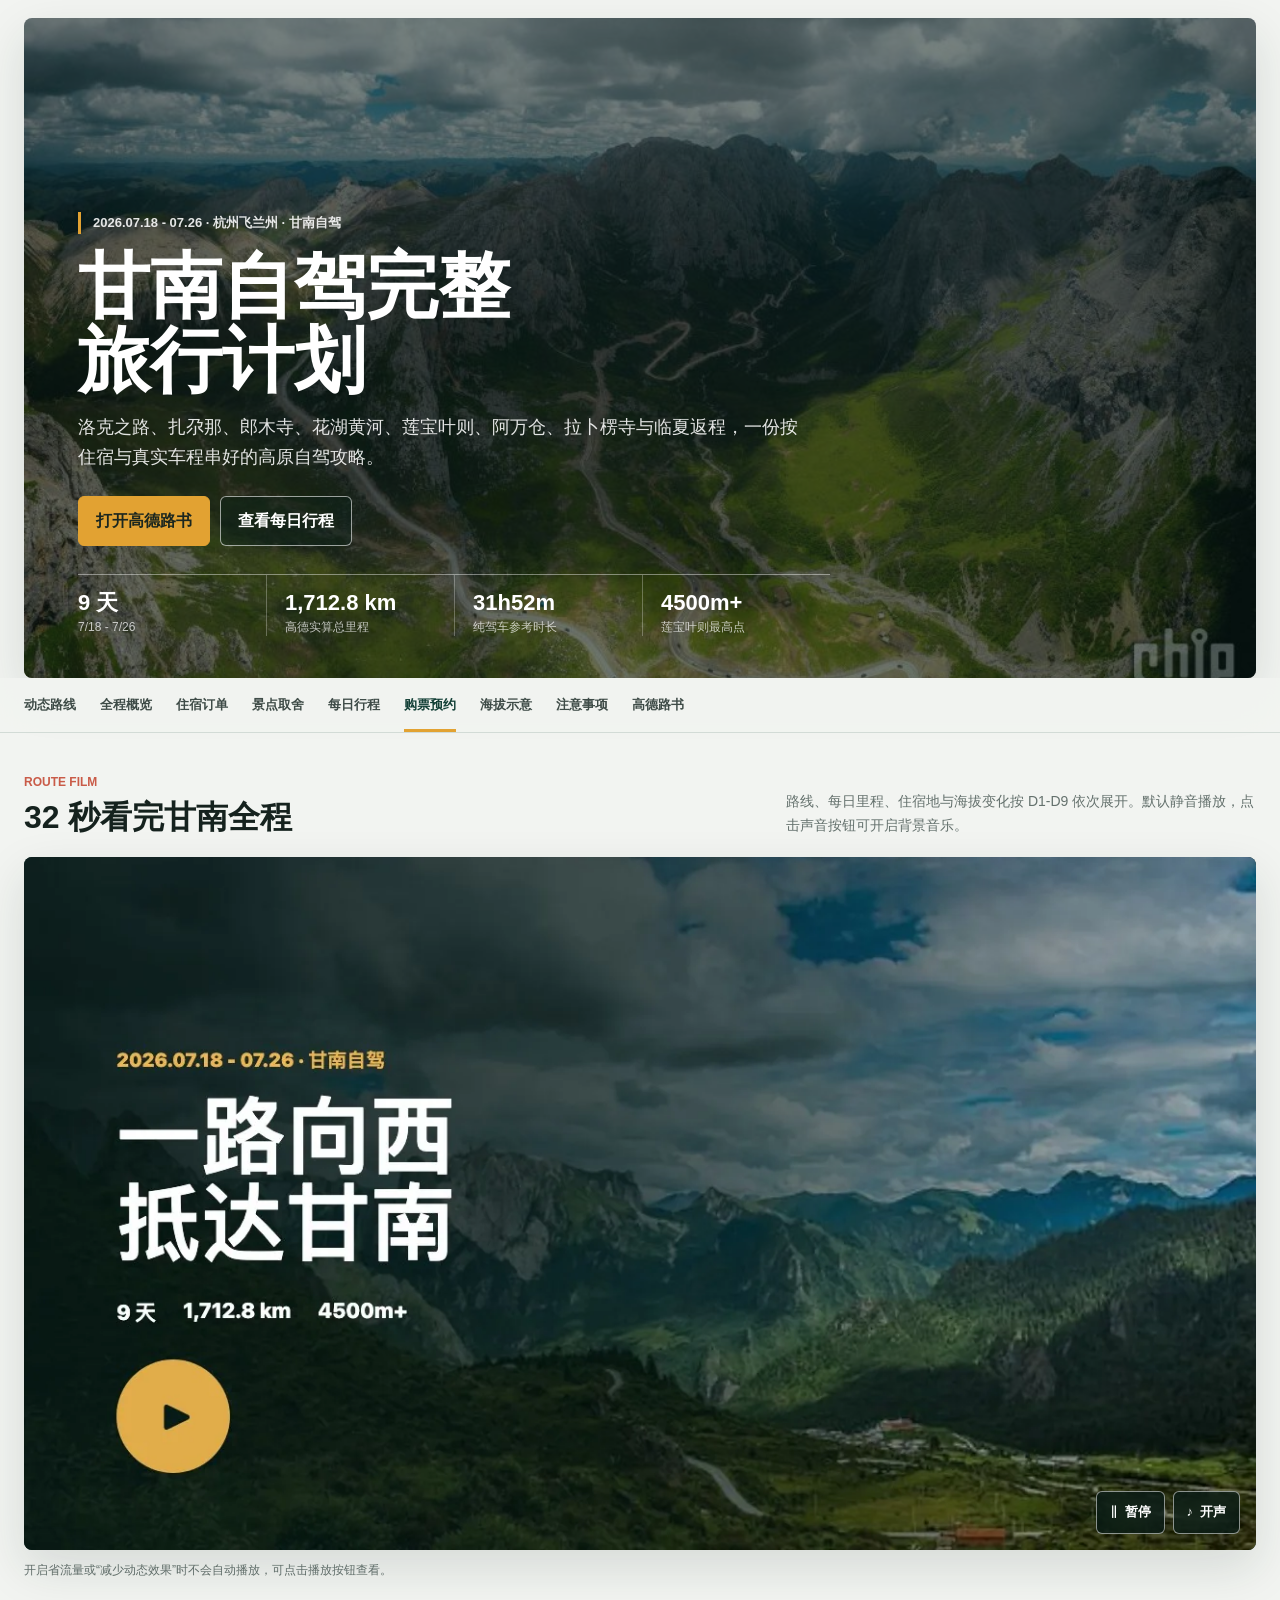
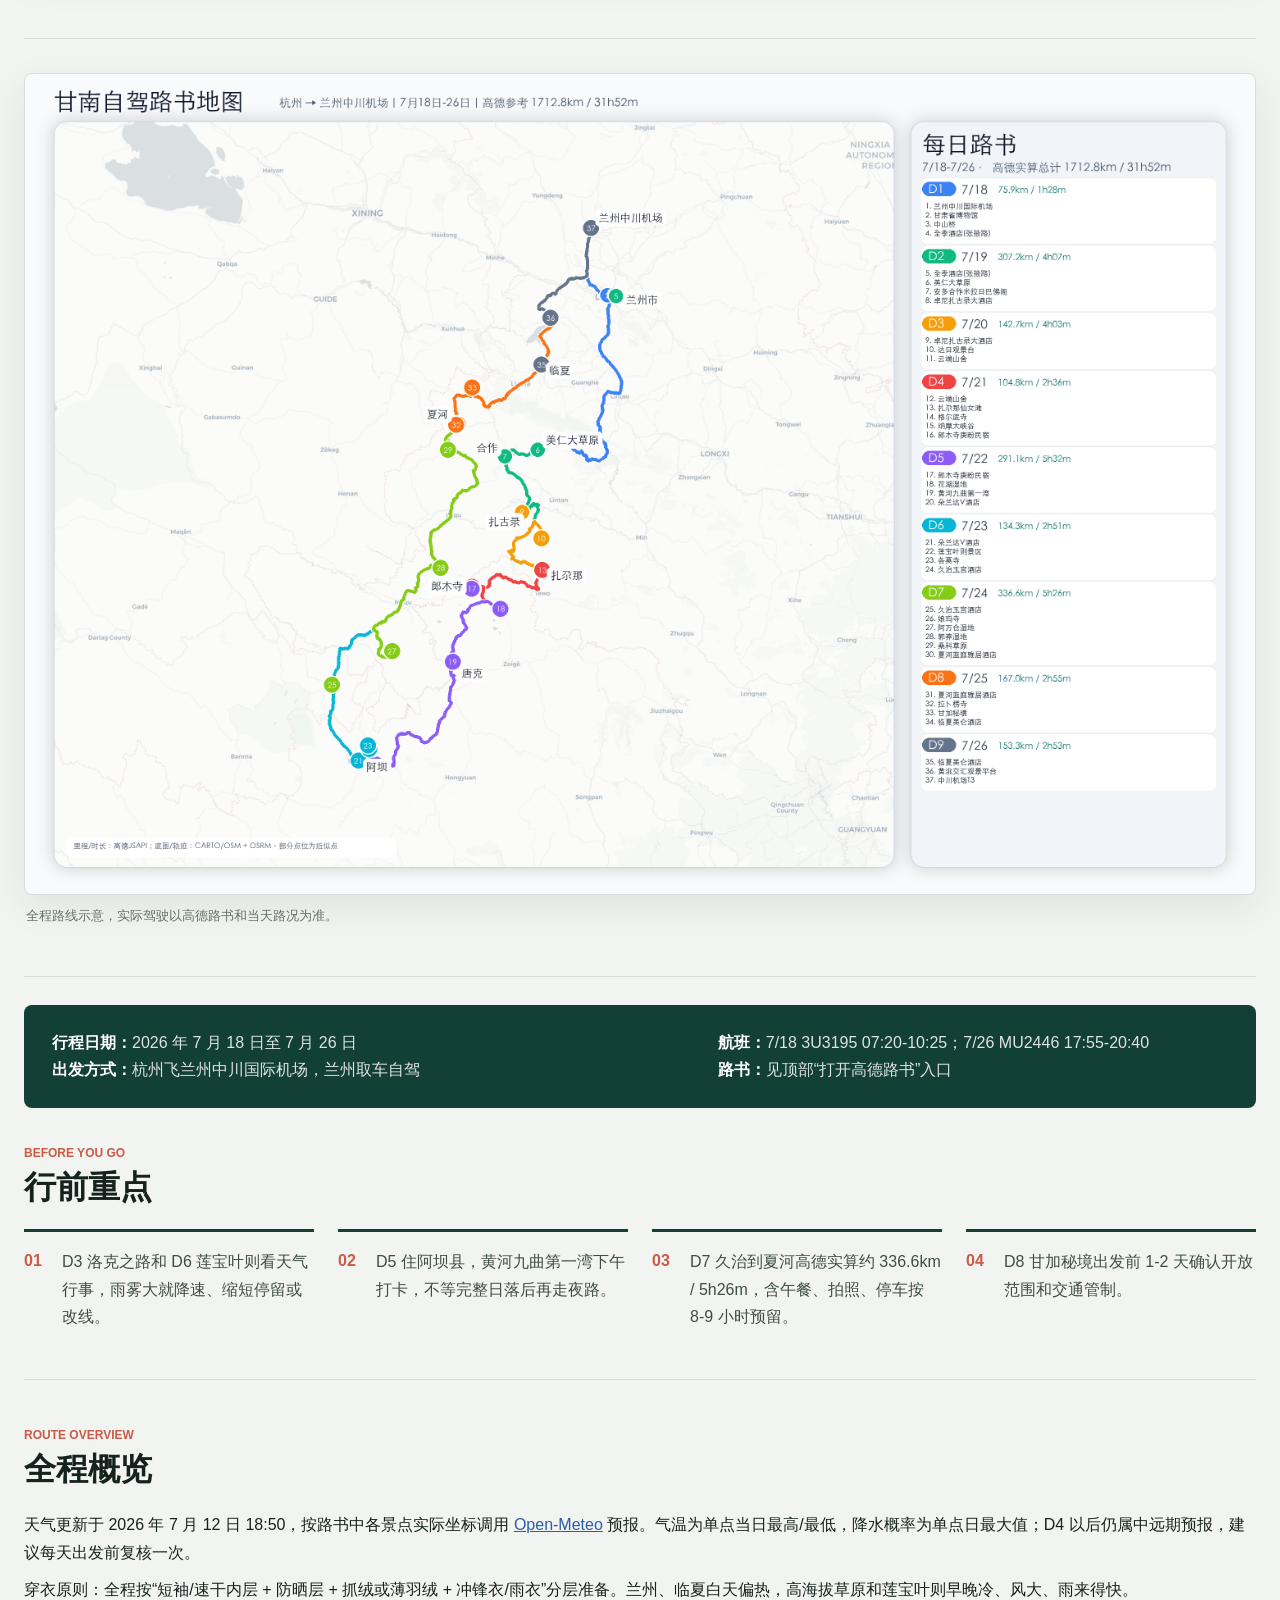
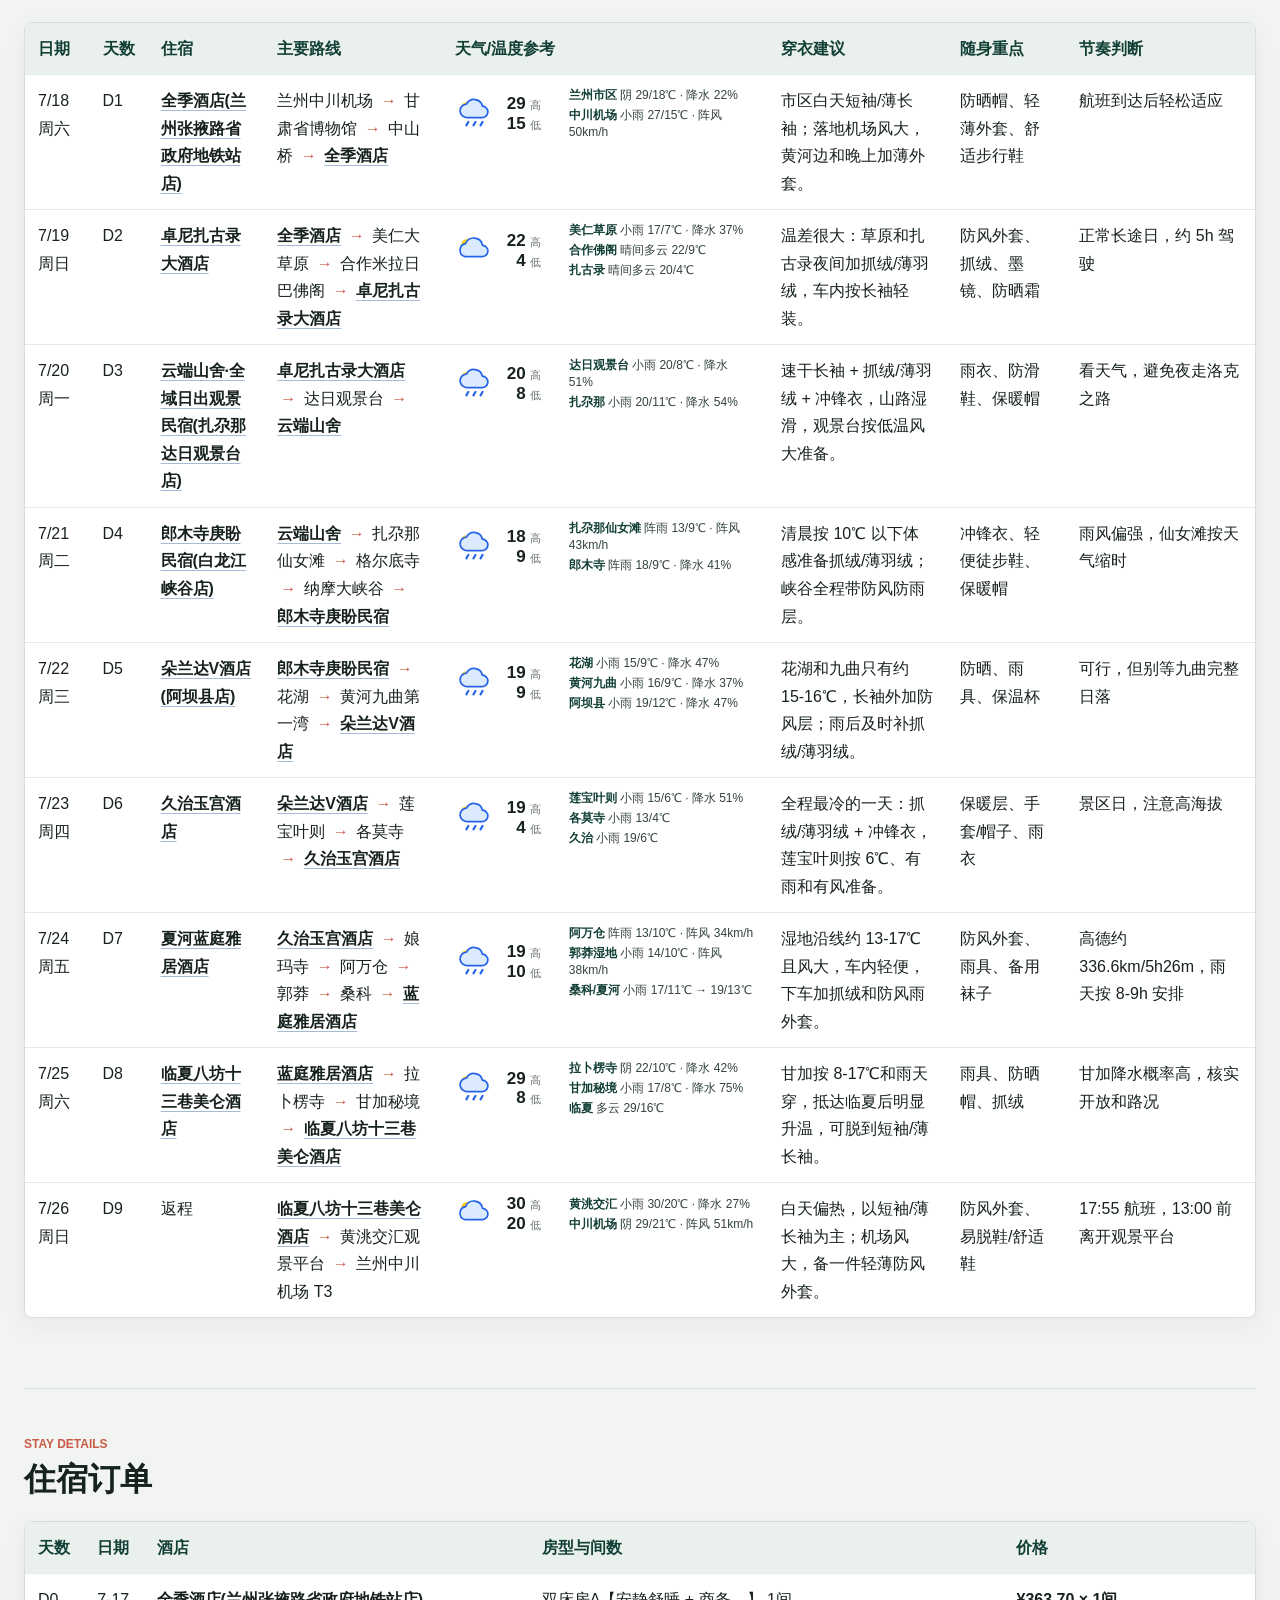
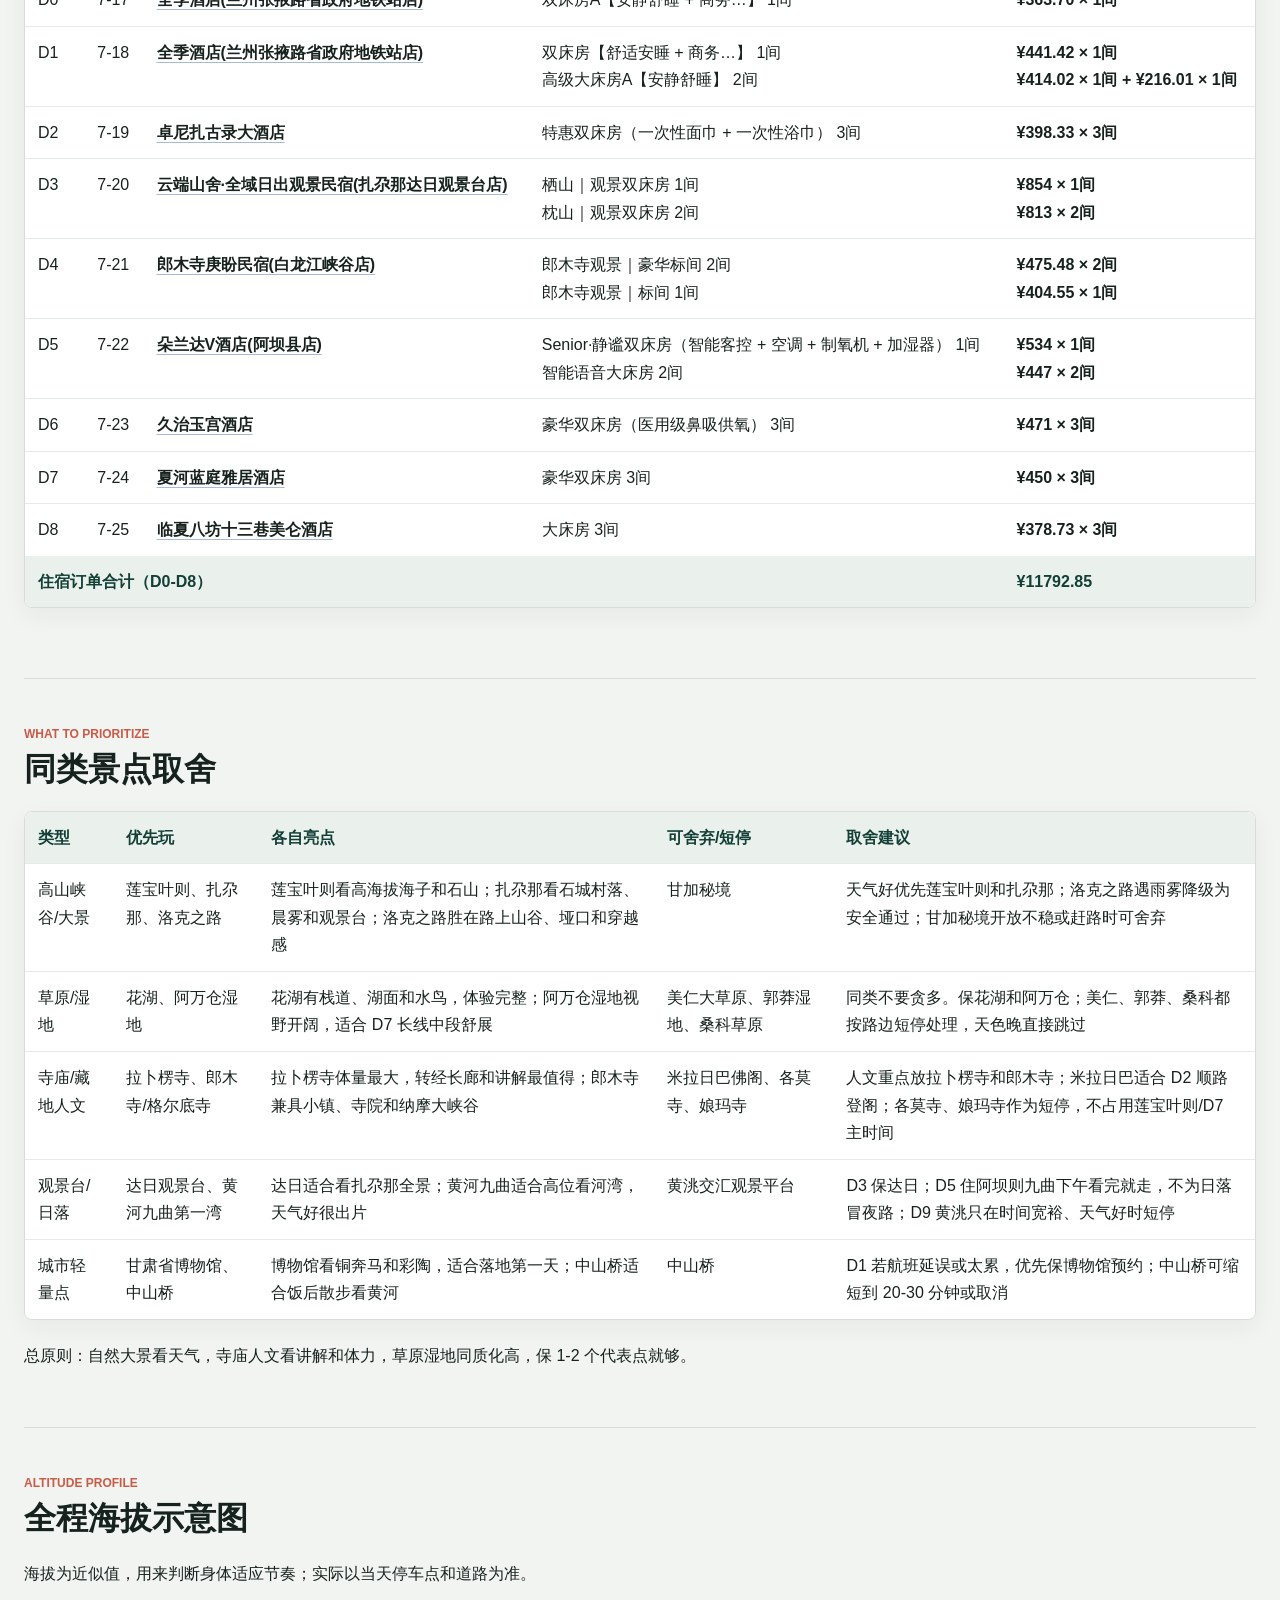
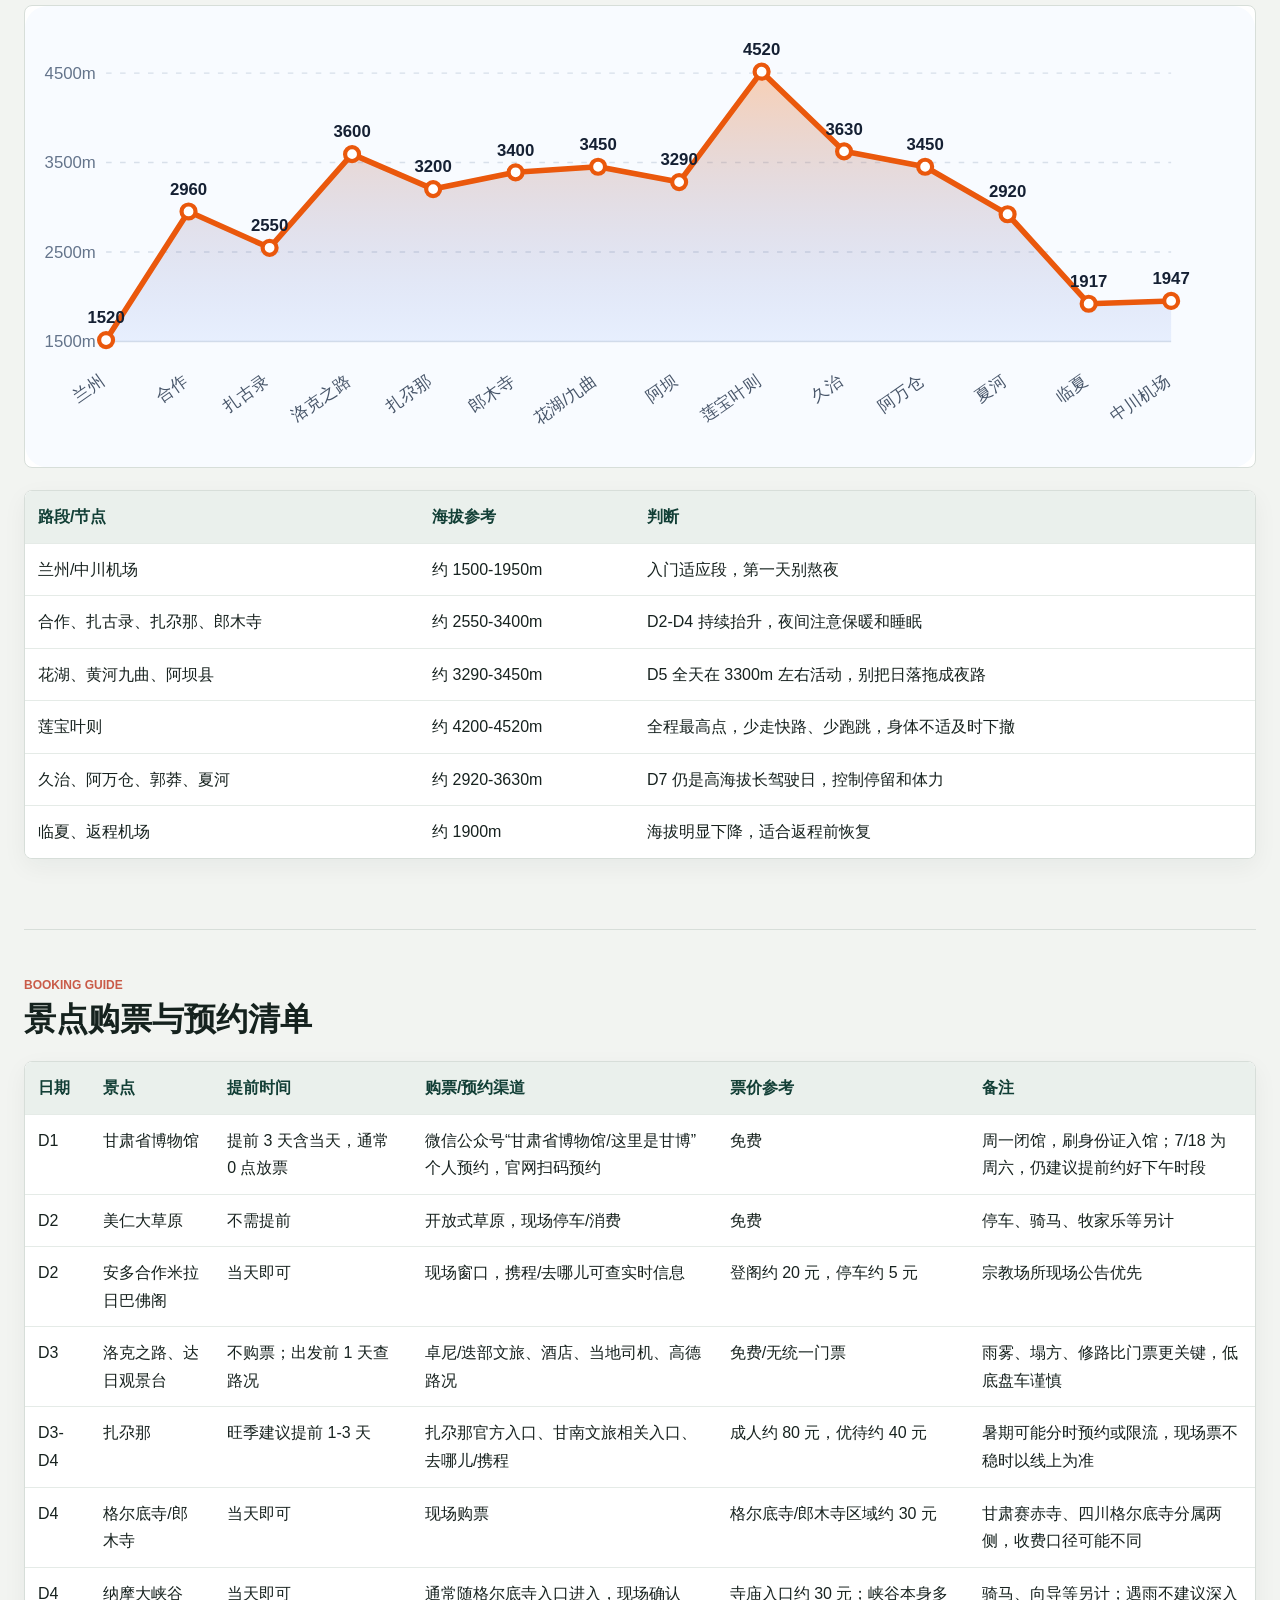
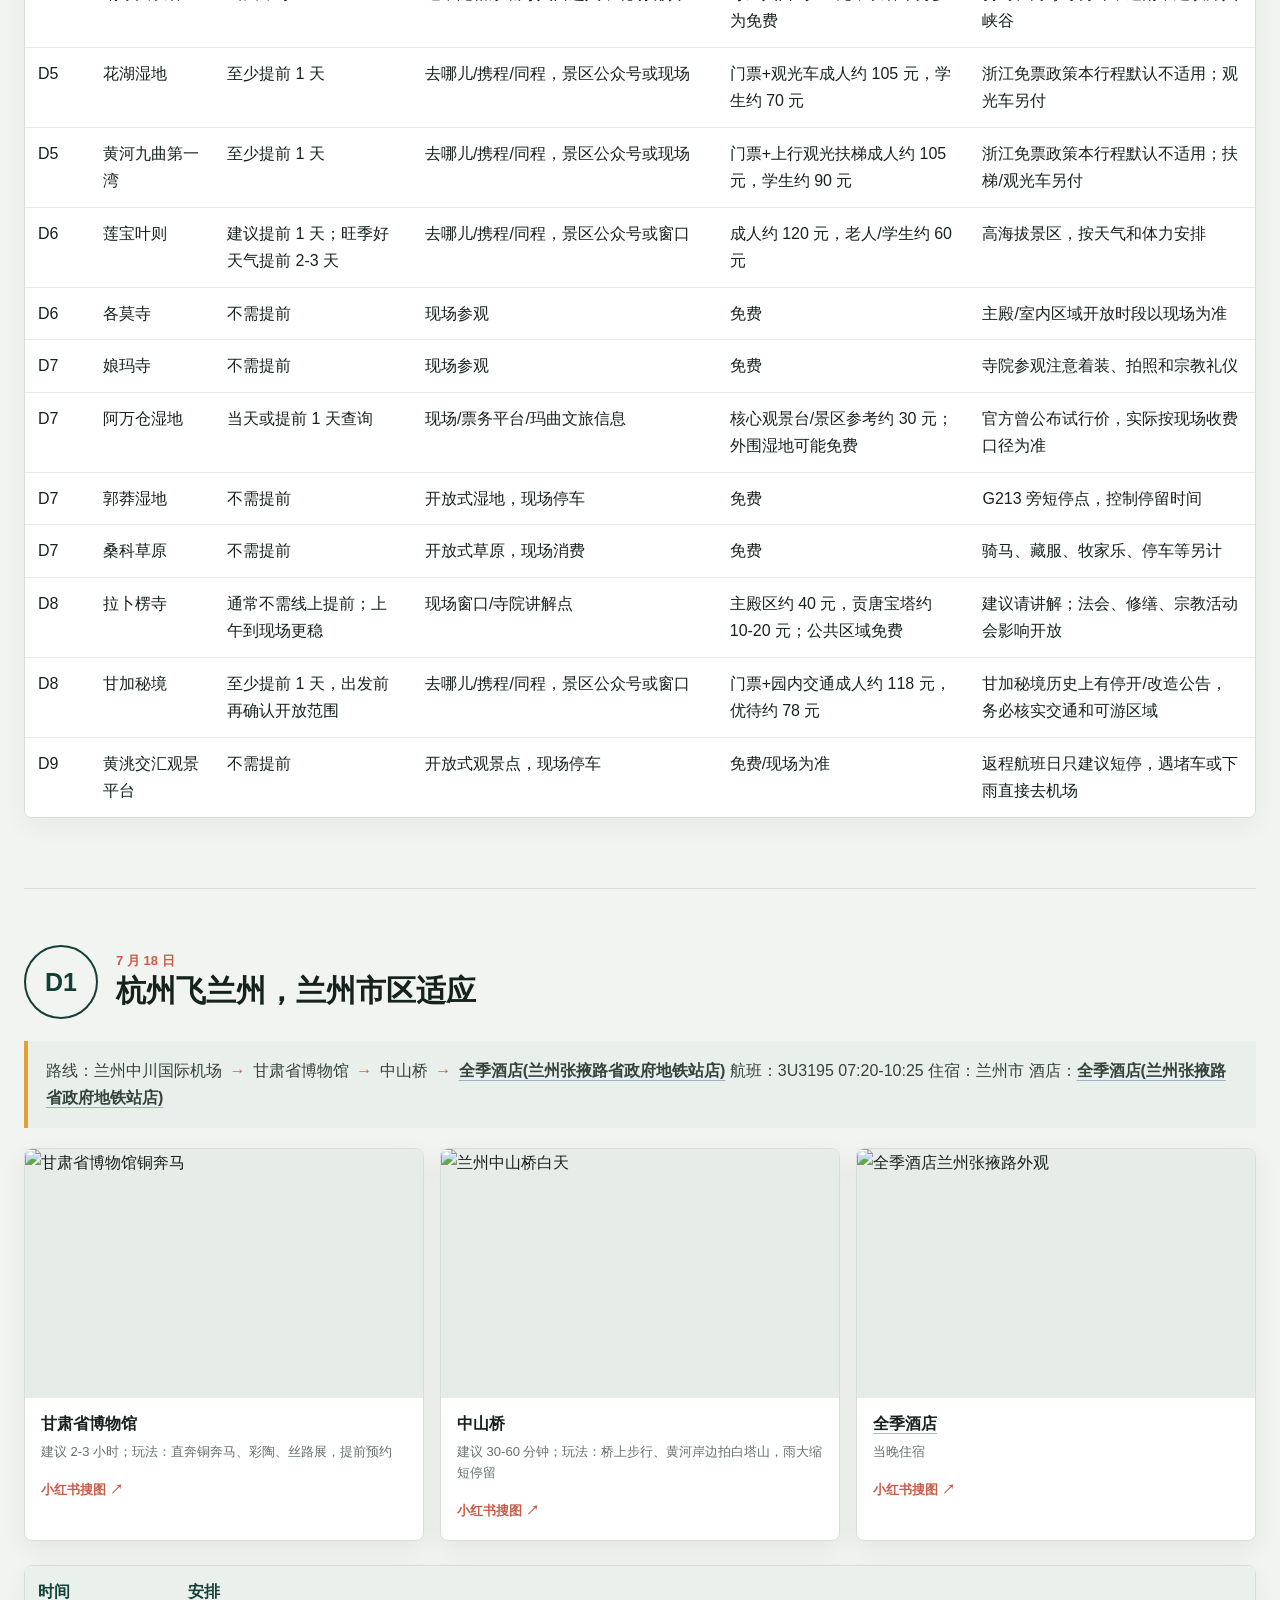
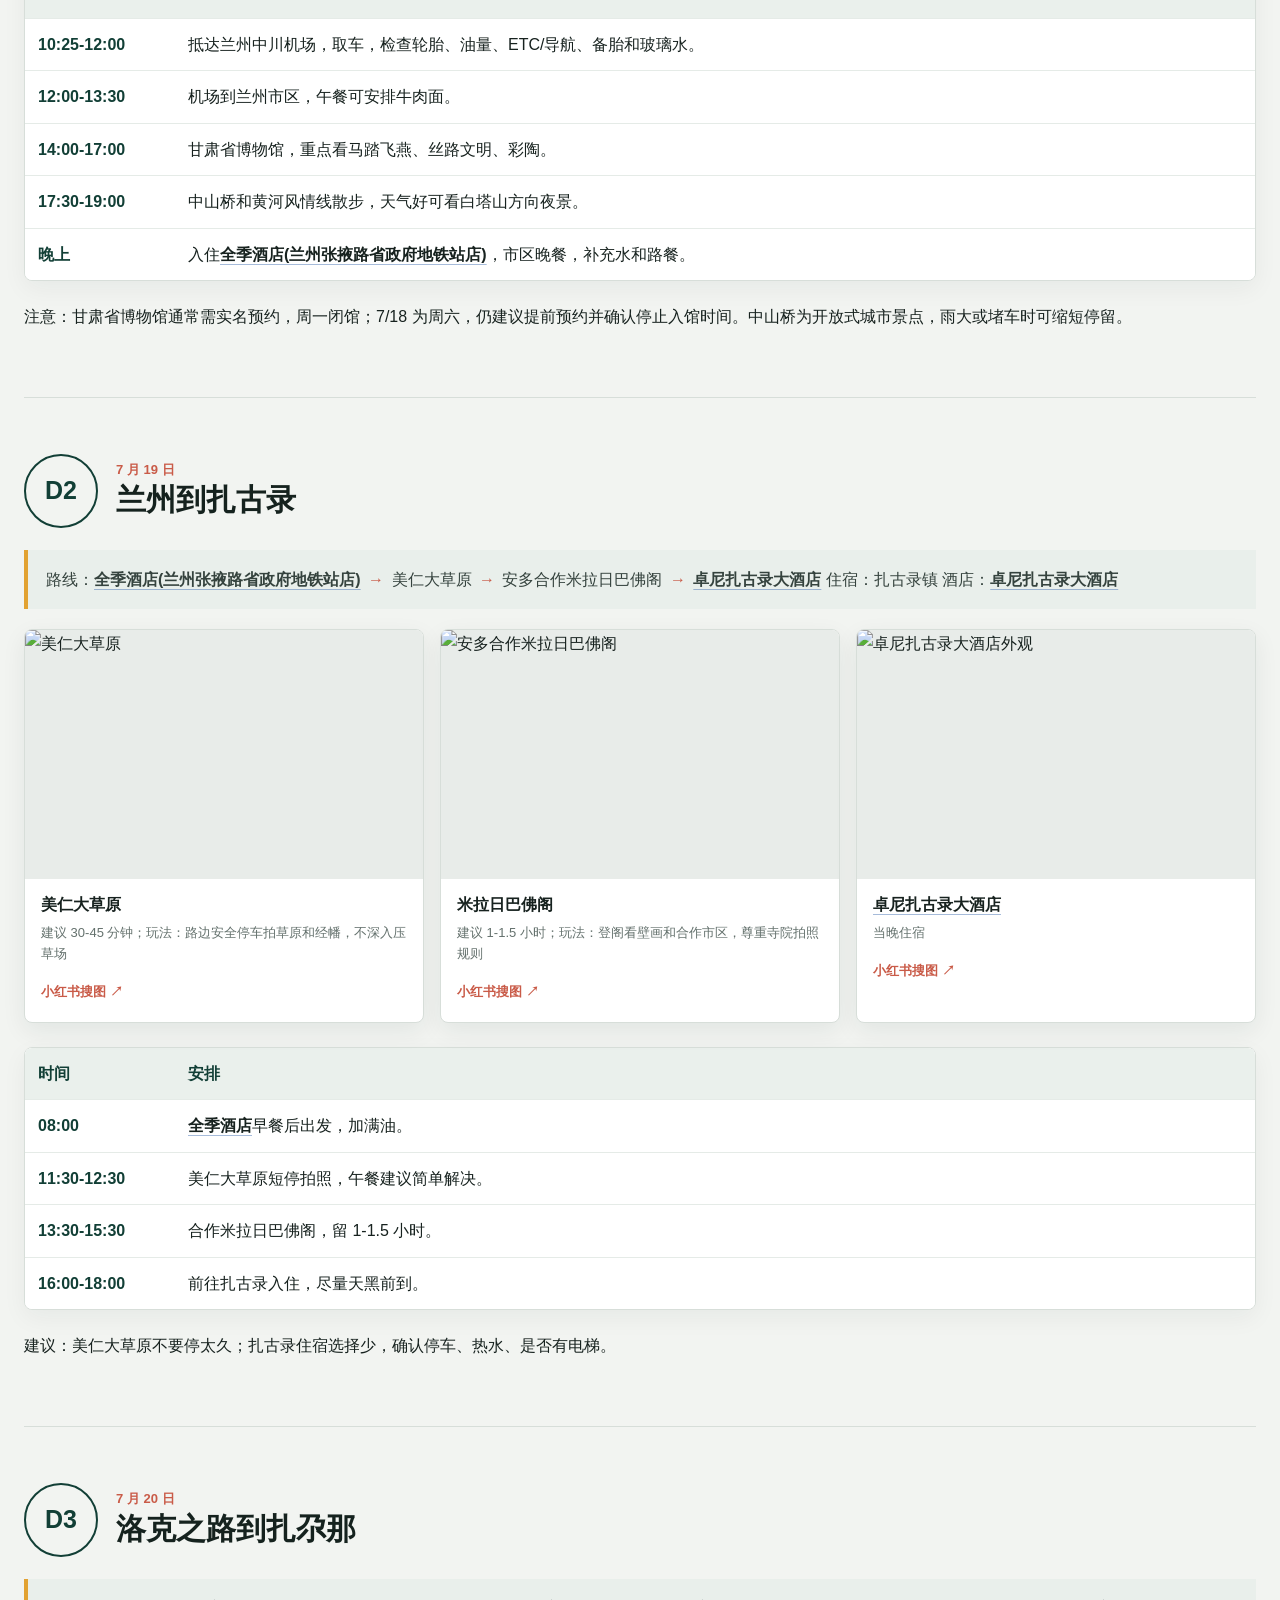
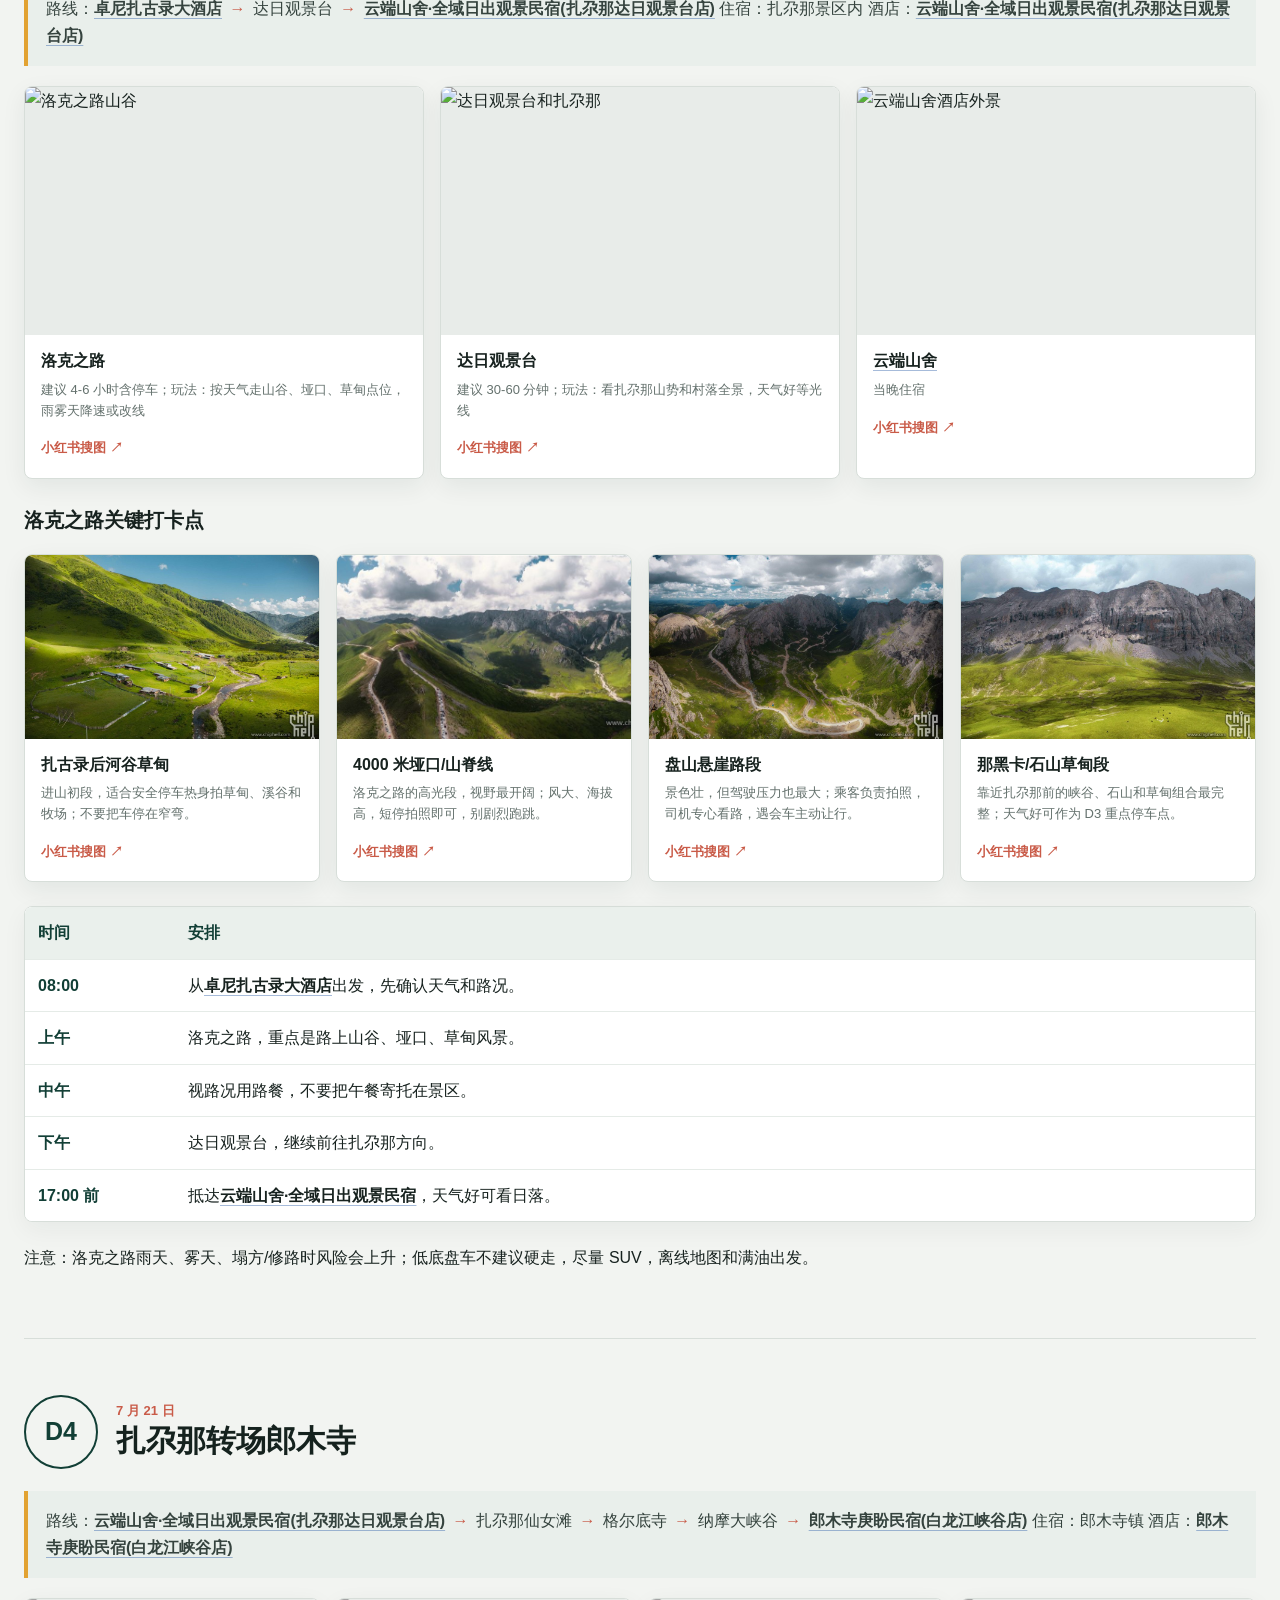
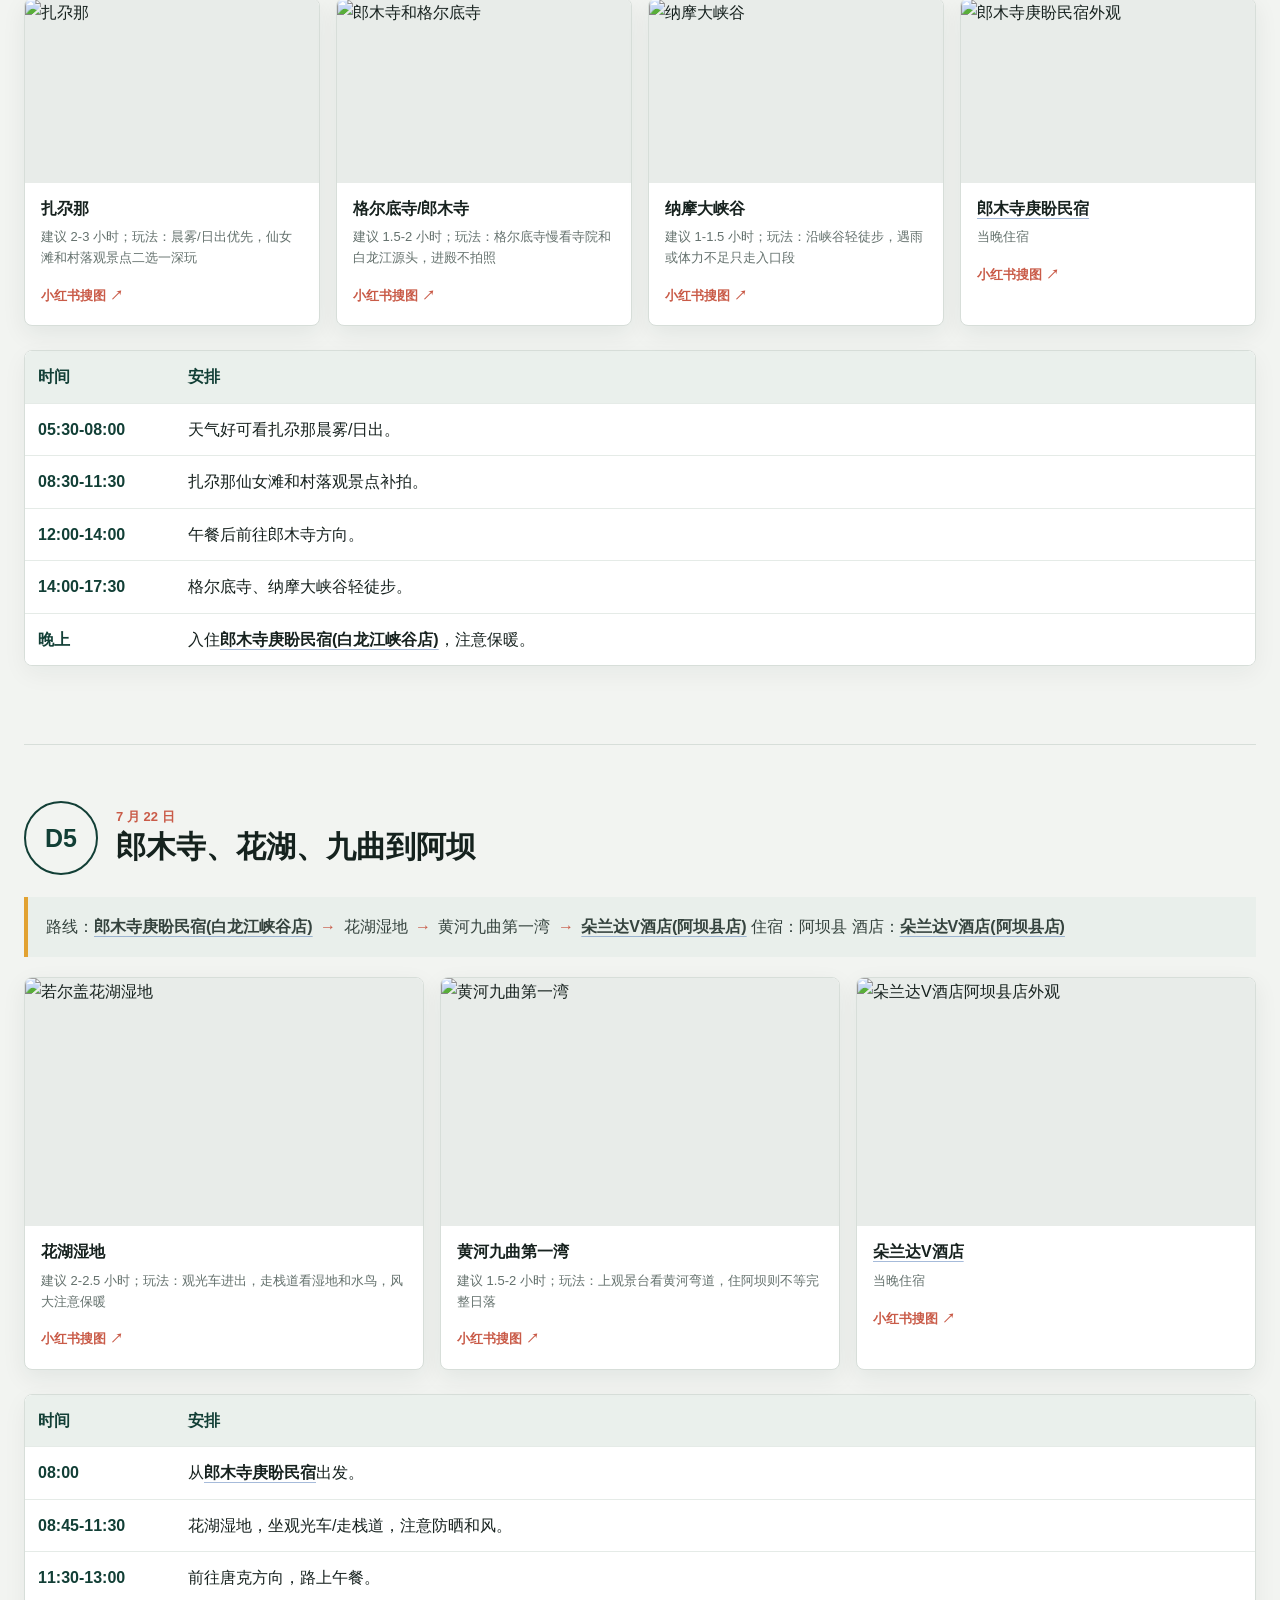
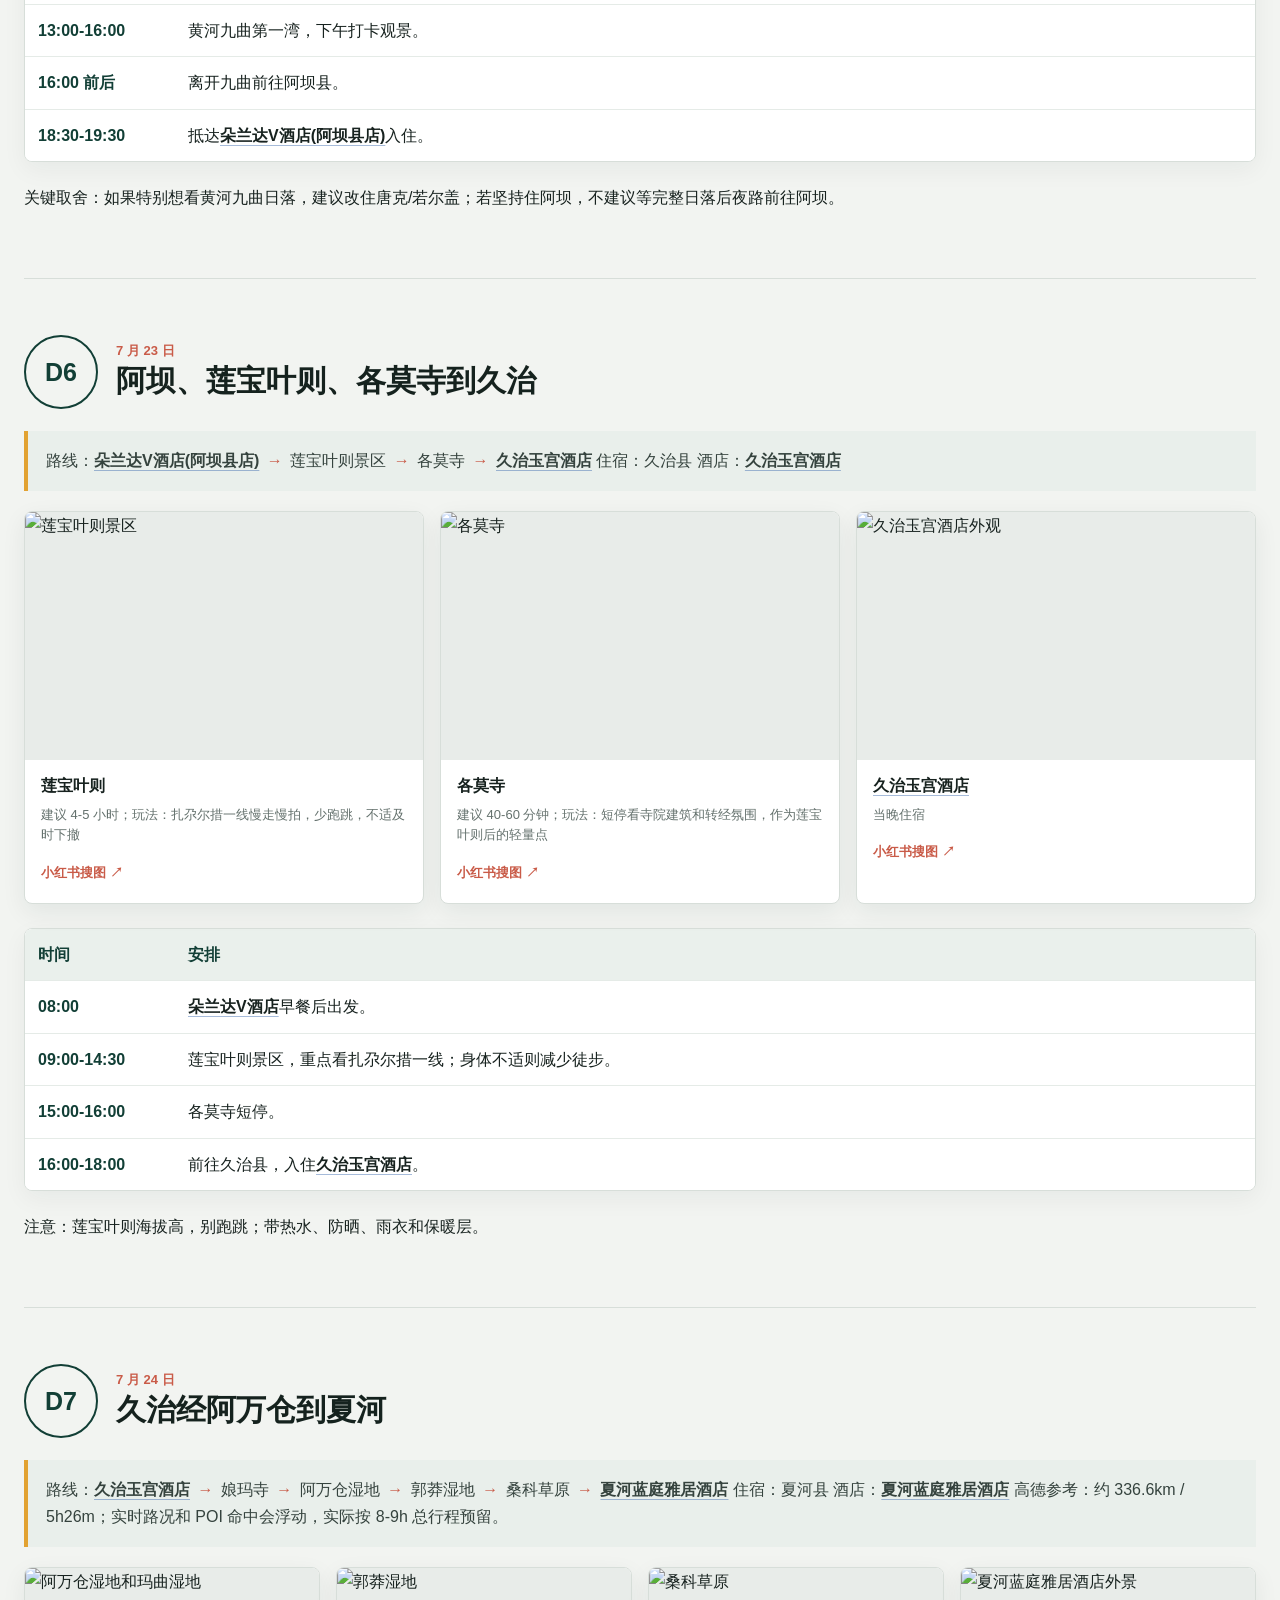
==== commit 011b8a89: "Add animated Gannan route preview" ====
--- a/gannan/gannan-guide.html
+++ b/gannan/gannan-guide.html
@@ -151,6 +151,40 @@
   box-shadow: 0 12px 36px rgba(20, 44, 37, .08);
 }
 .map-card figcaption { padding: 10px 2px 0; color: var(--muted); font-size: 13px; }
+.route-film { padding-top: 42px; }
+.route-film-head { display: flex; align-items: end; justify-content: space-between; gap: 28px; margin-bottom: 20px; }
+.route-film-head h2 { margin: 0; }
+.route-film-head p { max-width: 470px; margin: 0; color: var(--muted); font-size: 14px; }
+.route-film-player {
+  position: relative;
+  overflow: hidden;
+  aspect-ratio: 16 / 9;
+  border-radius: var(--radius);
+  background: var(--pine-dark);
+  box-shadow: var(--shadow);
+}
+.route-film-player video { display: block; width: 100%; height: 100%; object-fit: cover; background: var(--pine-dark); }
+.route-film-controls { position: absolute; right: 16px; bottom: 16px; display: flex; gap: 8px; }
+.route-film-control {
+  display: inline-flex;
+  align-items: center;
+  justify-content: center;
+  gap: 7px;
+  min-height: 42px;
+  padding: 9px 13px;
+  border: 1px solid rgba(255,255,255,.52);
+  border-radius: 6px;
+  color: #fff;
+  background: rgba(5, 25, 22, .7);
+  backdrop-filter: blur(10px);
+  font: inherit;
+  font-size: 13px;
+  font-weight: 800;
+  cursor: pointer;
+}
+.route-film-control:hover { background: rgba(5, 25, 22, .9); }
+.route-film-control:focus-visible { outline: 3px solid rgba(226, 162, 50, .78); outline-offset: 2px; }
+.route-film-note { margin-top: 10px; color: var(--muted); font-size: 12px; }
 .trip-meta {
   display: grid;
   grid-template-columns: 1.25fr 1fr;
@@ -325,6 +359,12 @@
   section, .map-card { padding: 34px 0; }
   .map-card { padding-top: 24px; }
   .map-card img { border-radius: 5px; }
+  .route-film { padding-top: 30px; }
+  .route-film-head { display: block; margin-bottom: 16px; }
+  .route-film-head p { margin-top: 8px; font-size: 13px; }
+  .route-film-player { width: min(100%, 520px); margin: 0 auto; aspect-ratio: 9 / 16; border-radius: 6px; box-shadow: 0 10px 30px rgba(20, 44, 37, .14); }
+  .route-film-controls { right: 10px; bottom: 10px; }
+  .route-film-control { min-height: 40px; padding: 8px 11px; font-size: 12px; }
   .trip-meta { grid-template-columns: 1fr; gap: 12px; margin-top: 18px; padding: 18px 16px; border-radius: 6px; }
   h2 { margin-bottom: 17px; font-size: 26px; }
   h3 { margin-top: 24px; font-size: 18px; }
@@ -380,11 +420,11 @@
   body { background: #fff; }
   .page { max-width: none; padding: 0; }
   .hero, section, .map-card { box-shadow: none; break-inside: avoid; }
-  .quick-nav, .hero-actions { display: none; }
+  .quick-nav, .hero-actions, .route-film { display: none; }
   a { color: inherit; text-decoration: none; }
 }
 
-</style></head><body><main class="page"><header class="hero"><div class="hero-content"><p class="hero-meta">2026.07.18 - 07.26 · 杭州飞兰州 · 甘南自驾</p><h1>甘南自驾完整<br/>旅行计划</h1><p class="subtitle">洛克之路、扎尕那、郎木寺、花湖黄河、莲宝叶则、阿万仓、拉卜楞寺与临夏返程，一份按住宿与真实车程串好的高原自驾攻略。</p><div class="hero-actions"><a class="hero-action primary" href="gannan-roadbook.html">打开高德路书</a><a class="hero-action" href="#daily-itinerary">查看每日行程</a></div><div class="hero-stats"><div class="hero-stat"><strong>9 天</strong><span>7/18 - 7/26</span></div><div class="hero-stat"><strong>1,712.8 km</strong><span>高德实算总里程</span></div><div class="hero-stat"><strong>31h52m</strong><span>纯驾车参考时长</span></div><div class="hero-stat"><strong>4500m+</strong><span>莲宝叶则最高点</span></div></div></div></header><nav aria-label="攻略导航" class="quick-nav"><a href="#overview">全程概览</a><a href="#hotel-orders">住宿订单</a><a href="#choices">景点取舍</a><a href="#daily-itinerary">每日行程</a><a href="#tickets">购票预约</a><a href="#altitude">海拔示意</a><a href="#notes">注意事项</a><a href="gannan-roadbook.html">高德路书</a></nav><figure class="map-card"><img alt="甘南自驾路书地图" src="甘南自驾路书地图_7月18-26.png"/><figcaption>全程路线示意，实际驾驶以高德路书和当天路况为准。</figcaption></figure><section class="trip-meta"><p><strong>行程日期：</strong>2026 年 7 月 18 日至 7 月 26 日<br/><strong>出发方式：</strong>杭州飞兰州中川国际机场，兰州取车自驾</p><p><strong>航班：</strong>7/18 3U3195 07:20-10:25；7/26 MU2446 17:55-20:40<br/><strong>路书：</strong>见顶部“打开高德路书”入口</p></section><section class="notice">
+</style></head><body><main class="page"><header class="hero"><div class="hero-content"><p class="hero-meta">2026.07.18 - 07.26 · 杭州飞兰州 · 甘南自驾</p><h1>甘南自驾完整<br/>旅行计划</h1><p class="subtitle">洛克之路、扎尕那、郎木寺、花湖黄河、莲宝叶则、阿万仓、拉卜楞寺与临夏返程，一份按住宿与真实车程串好的高原自驾攻略。</p><div class="hero-actions"><a class="hero-action primary" href="gannan-roadbook.html">打开高德路书</a><a class="hero-action" href="#daily-itinerary">查看每日行程</a></div><div class="hero-stats"><div class="hero-stat"><strong>9 天</strong><span>7/18 - 7/26</span></div><div class="hero-stat"><strong>1,712.8 km</strong><span>高德实算总里程</span></div><div class="hero-stat"><strong>31h52m</strong><span>纯驾车参考时长</span></div><div class="hero-stat"><strong>4500m+</strong><span>莲宝叶则最高点</span></div></div></div></header><nav aria-label="攻略导航" class="quick-nav"><a href="#route-film">动态路线</a><a href="#overview">全程概览</a><a href="#hotel-orders">住宿订单</a><a href="#choices">景点取舍</a><a href="#daily-itinerary">每日行程</a><a href="#tickets">购票预约</a><a href="#altitude">海拔示意</a><a href="#notes">注意事项</a><a href="gannan-roadbook.html">高德路书</a></nav><section class="route-film" id="route-film"><div class="route-film-head"><div><span class="section-kicker">ROUTE FILM</span><h2 id="route-film-title">32 秒看完甘南全程</h2></div><p>路线、每日里程、住宿地与海拔变化按 D1-D9 依次展开。默认静音播放，点击声音按钮可开启背景音乐。</p></div><div class="route-film-player"><video aria-describedby="route-film-help" aria-label="甘南自驾 D1 至 D9 动态路线预告片" id="routeFilmVideo" loop muted playsinline preload="metadata" poster="media/gannan-route-poster-landscape.webp"><source media="(max-width: 760px)" src="media/gannan-route-portrait.mp4" type="video/mp4"/><source src="media/gannan-route-landscape.mp4" type="video/mp4"/></video><div class="route-film-controls"><button aria-label="暂停动态路线" class="route-film-control" id="routeFilmPlay" type="button"><span aria-hidden="true">‖</span><span>暂停</span></button><button aria-label="开启背景音乐" class="route-film-control" id="routeFilmSound" type="button"><span aria-hidden="true">♪</span><span>开声</span></button></div></div><p class="route-film-note" id="route-film-help">开启省流量或“减少动态效果”时不会自动播放，可点击播放按钮查看。</p></section><figure class="map-card"><img alt="甘南自驾路书地图" src="甘南自驾路书地图_7月18-26.png"/><figcaption>全程路线示意，实际驾驶以高德路书和当天路况为准。</figcaption></figure><section class="trip-meta"><p><strong>行程日期：</strong>2026 年 7 月 18 日至 7 月 26 日<br/><strong>出发方式：</strong>杭州飞兰州中川国际机场，兰州取车自驾</p><p><strong>航班：</strong>7/18 3U3195 07:20-10:25；7/26 MU2446 17:55-20:40<br/><strong>路书：</strong>见顶部“打开高德路书”入口</p></section><section class="notice">
 <h2 id="summary">行前重点</h2>
 <ol>
 <li>D3 洛克之路和 D6 莲宝叶则看天气行事，雨雾大就降速、缩短停留或改线。</li>
@@ -678,6 +718,41 @@
       window.location.href=appUrl;
     });
   });
+  var routeFilm=document.getElementById('routeFilmVideo');
+  var routeFilmPlay=document.getElementById('routeFilmPlay');
+  var routeFilmSound=document.getElementById('routeFilmSound');
+  if(routeFilm&&routeFilmPlay&&routeFilmSound){
+    var portraitFilm=window.matchMedia('(max-width: 760px)').matches;
+    var reducedMotion=window.matchMedia('(prefers-reduced-motion: reduce)').matches;
+    var saveData=Boolean(navigator.connection&&navigator.connection.saveData);
+    if(portraitFilm) routeFilm.poster='media/gannan-route-poster-portrait.webp';
+    var playLabel=routeFilmPlay.querySelectorAll('span');
+    var soundLabel=routeFilmSound.querySelectorAll('span');
+    function updateFilmControls(){
+      var playing=!routeFilm.paused;
+      playLabel[0].textContent=playing?'‖':'▶';
+      playLabel[1].textContent=playing?'暂停':'播放';
+      routeFilmPlay.setAttribute('aria-label',playing?'暂停动态路线':'播放动态路线');
+      soundLabel[1].textContent=routeFilm.muted?'开声':'静音';
+      routeFilmSound.setAttribute('aria-label',routeFilm.muted?'开启背景音乐':'关闭背景音乐');
+    }
+    routeFilmPlay.addEventListener('click',function(){
+      if(routeFilm.paused) routeFilm.play().catch(function(){});
+      else routeFilm.pause();
+    });
+    routeFilmSound.addEventListener('click',function(){
+      routeFilm.muted=!routeFilm.muted;
+      if(!routeFilm.muted) routeFilm.play().catch(function(){});
+      updateFilmControls();
+    });
+    routeFilm.addEventListener('play',updateFilmControls);
+    routeFilm.addEventListener('pause',updateFilmControls);
+    routeFilm.addEventListener('volumechange',updateFilmControls);
+    updateFilmControls();
+    if(!reducedMotion&&!saveData){
+      routeFilm.play().catch(function(){ updateFilmControls(); });
+    }
+  }
   var navLinks=Array.from(document.querySelectorAll('.quick-nav a[href^="#"]'));
   if('IntersectionObserver' in window){
     var activeObserver=new IntersectionObserver(function(entries){
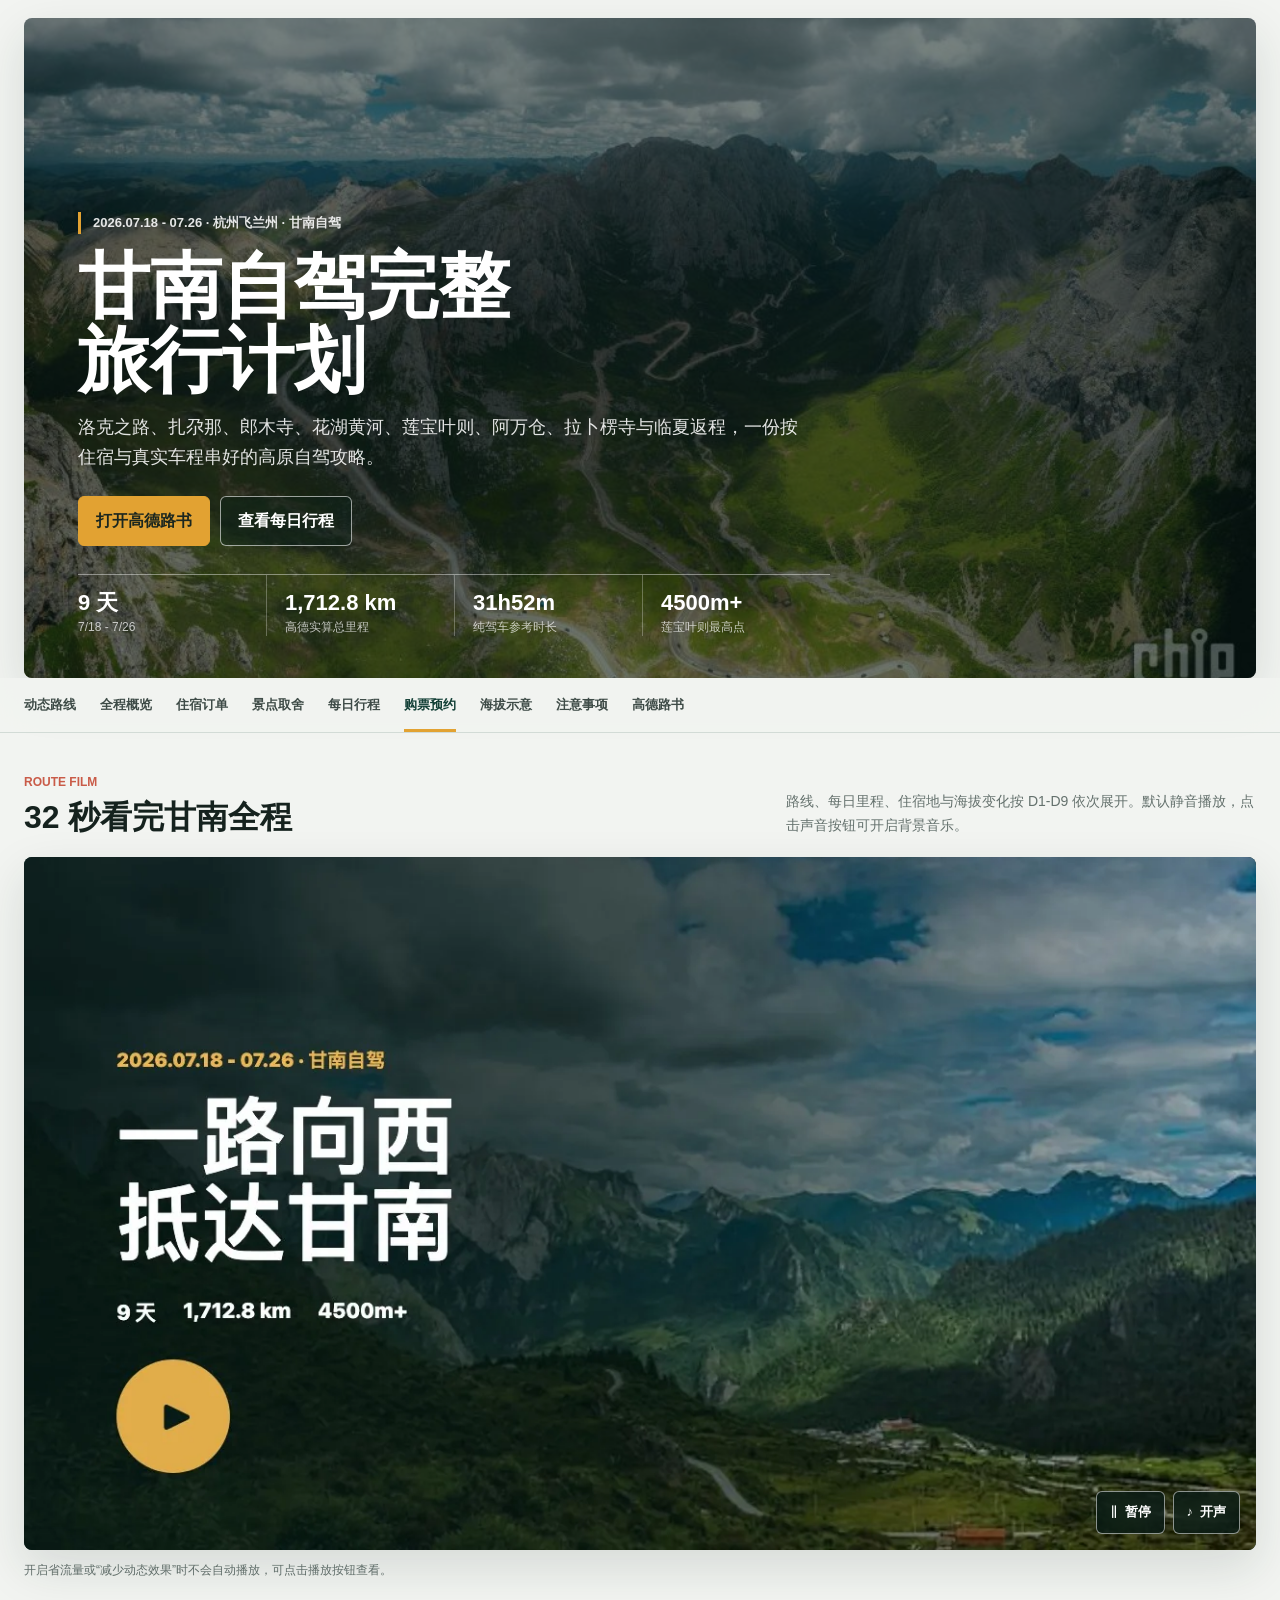
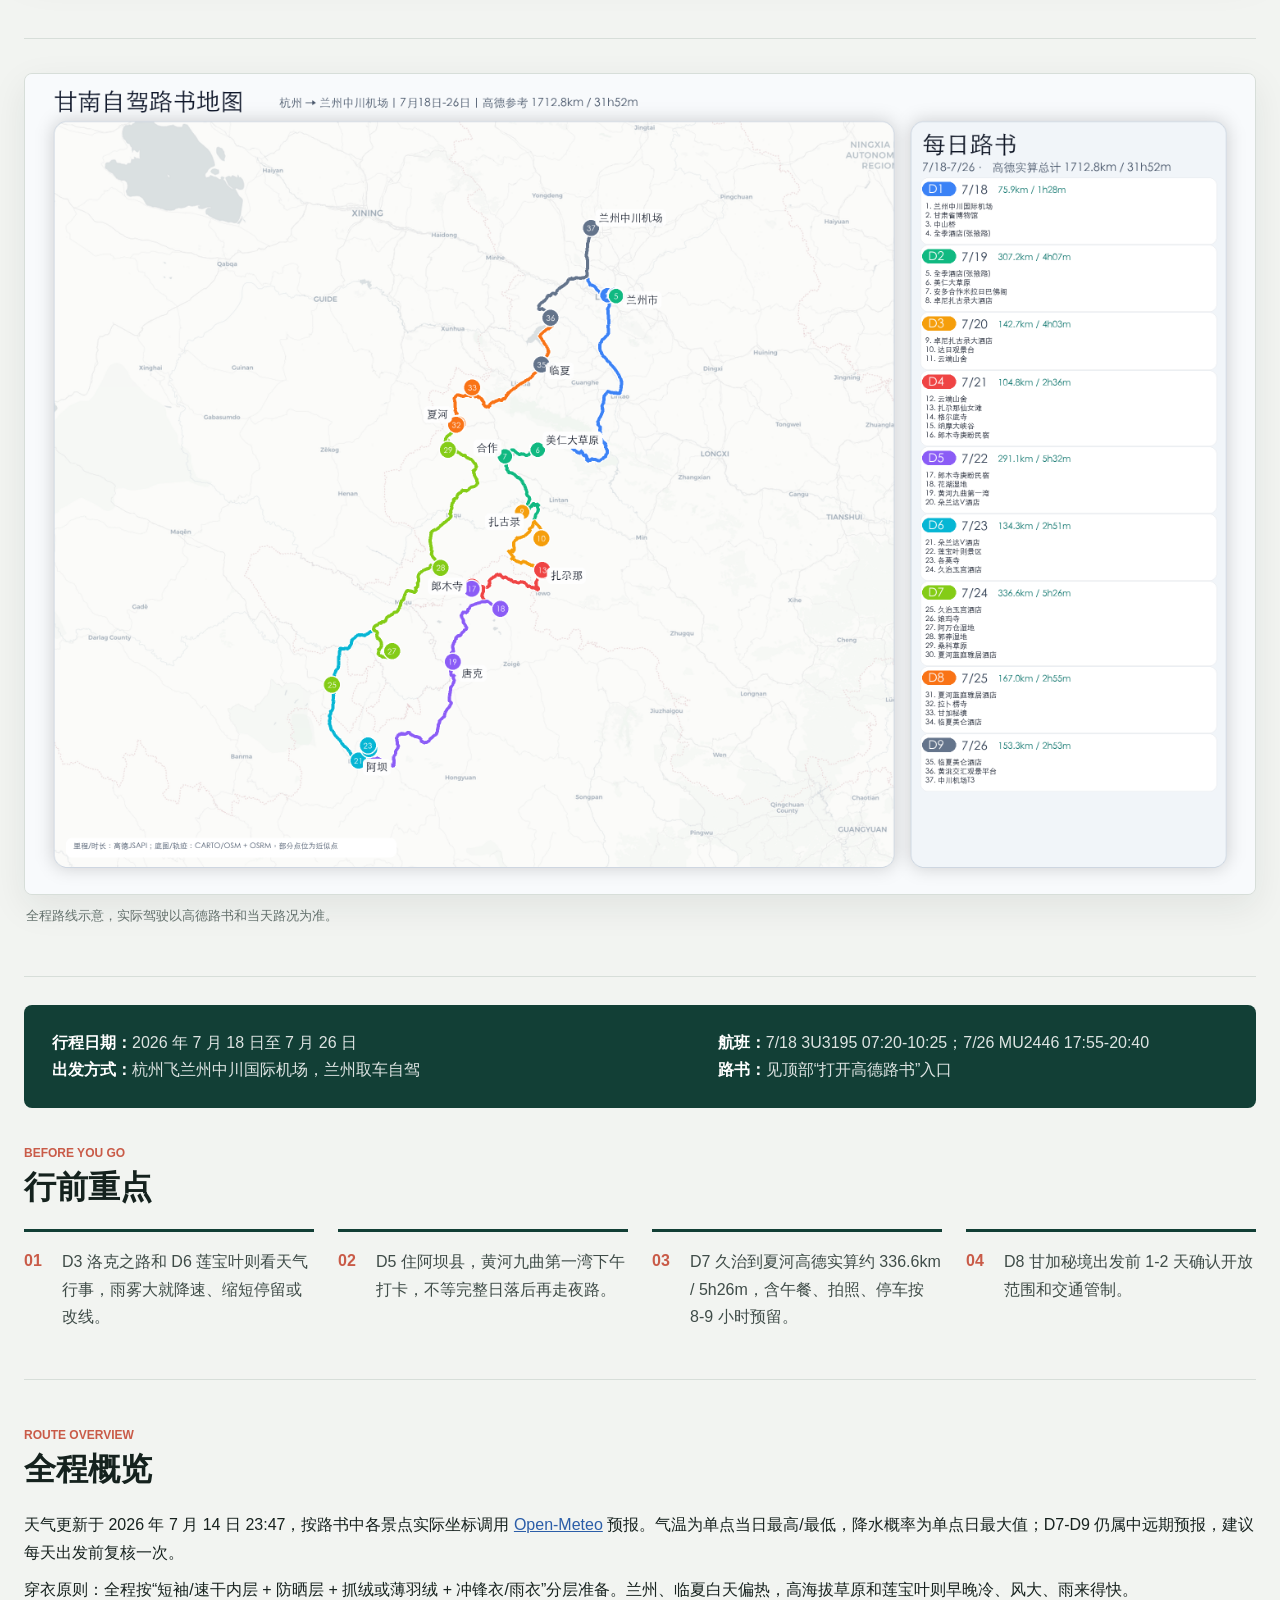
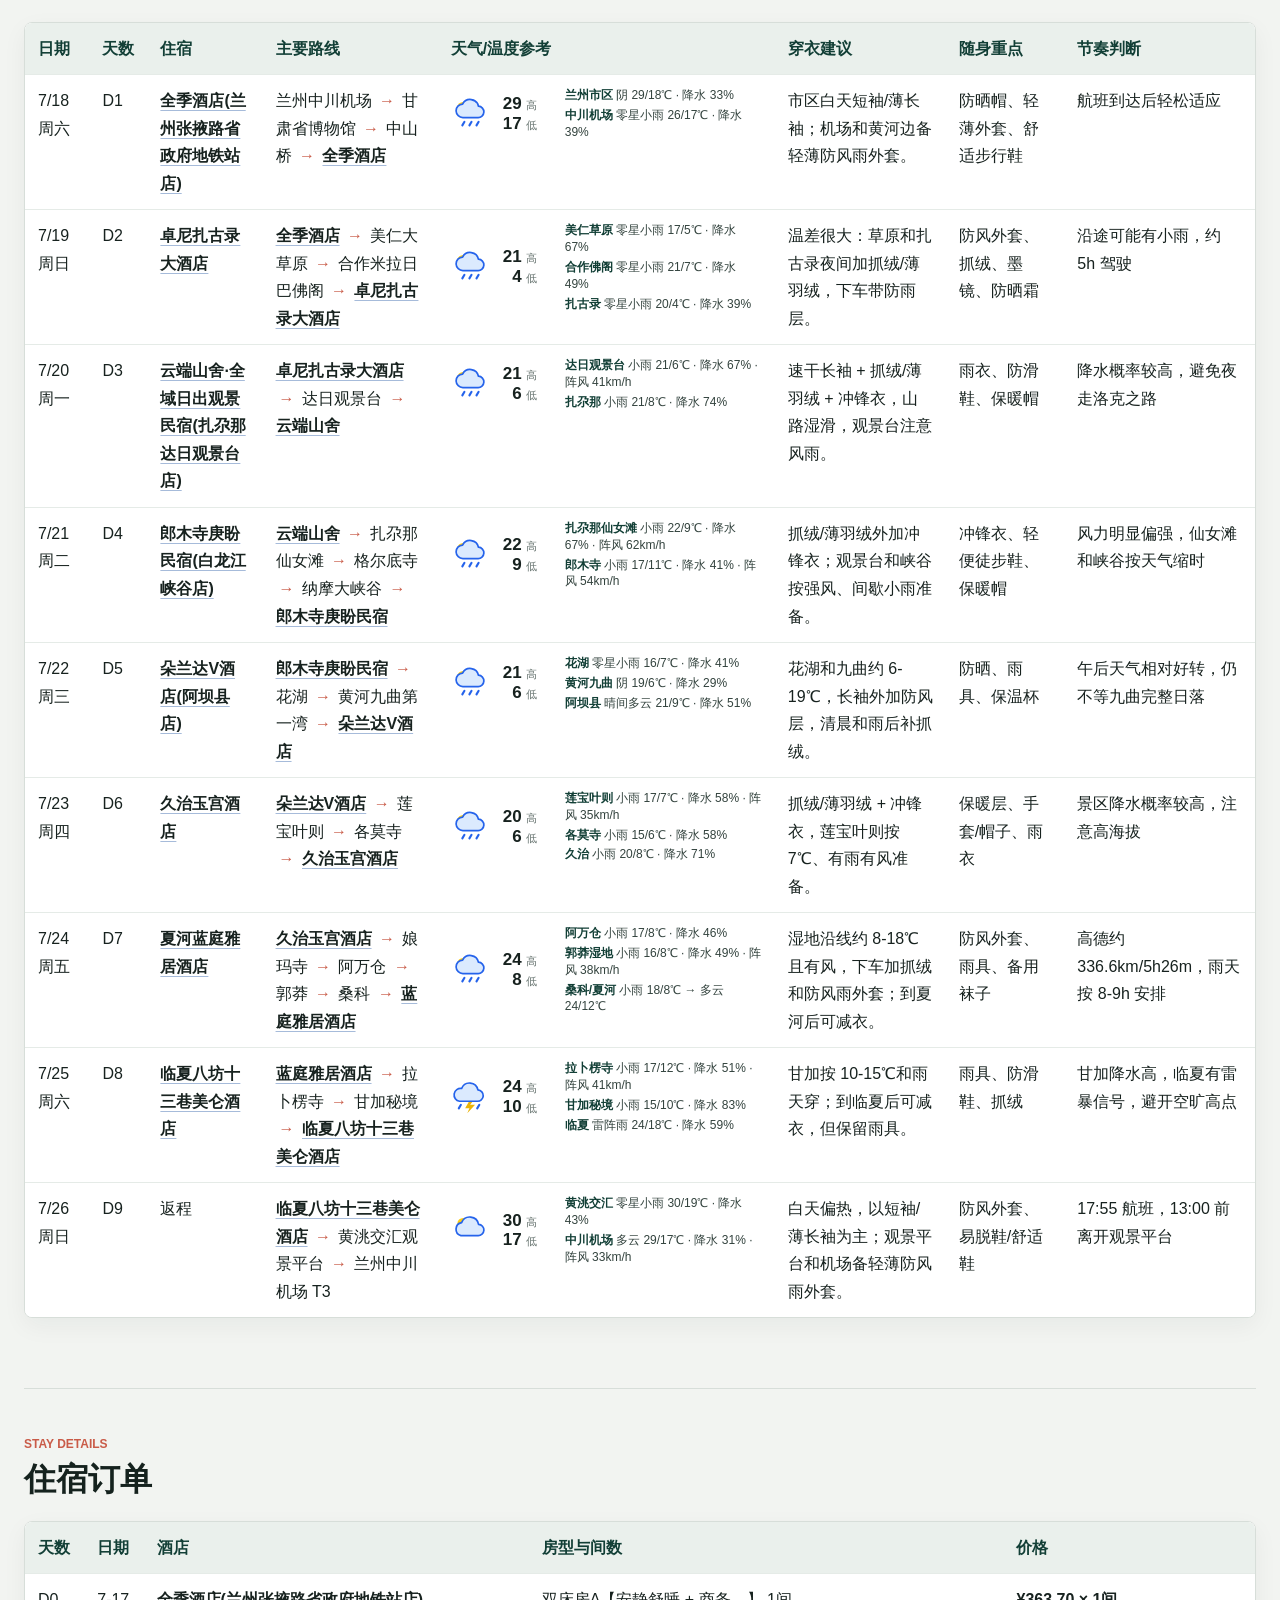
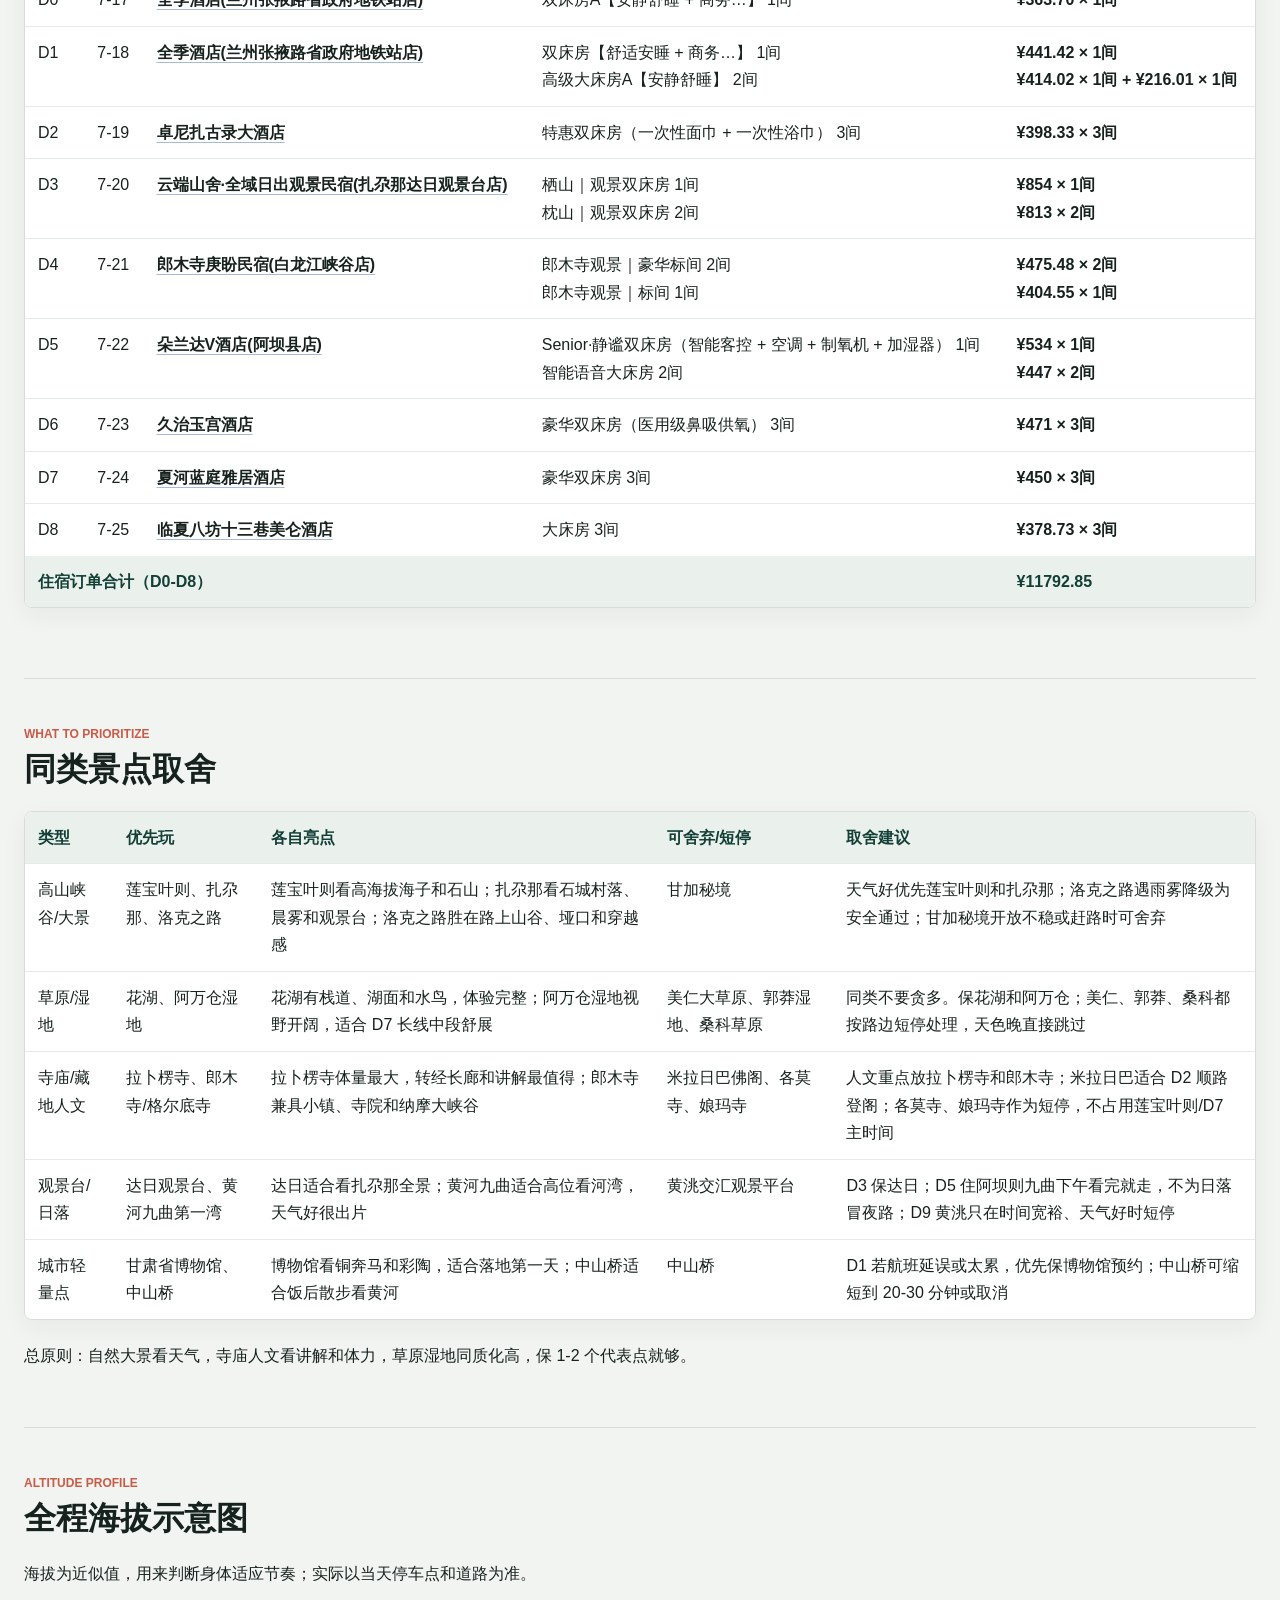
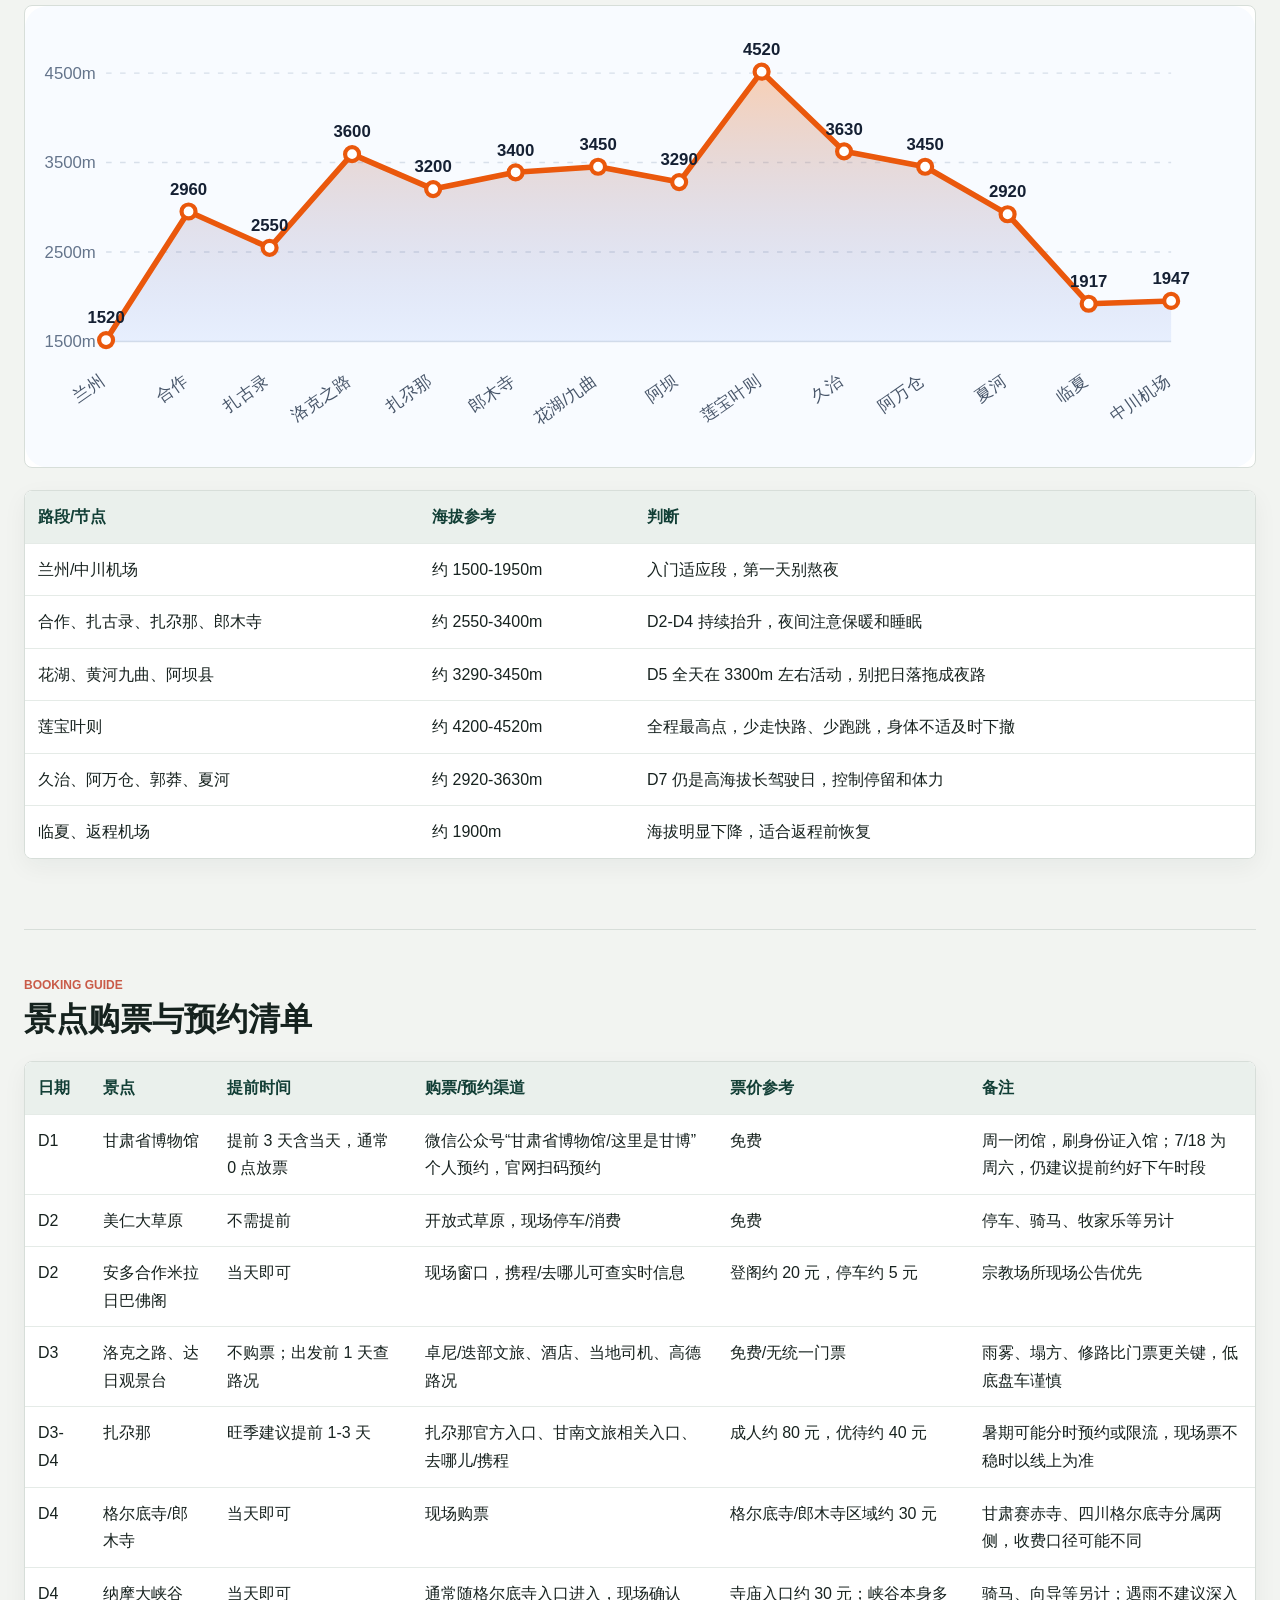
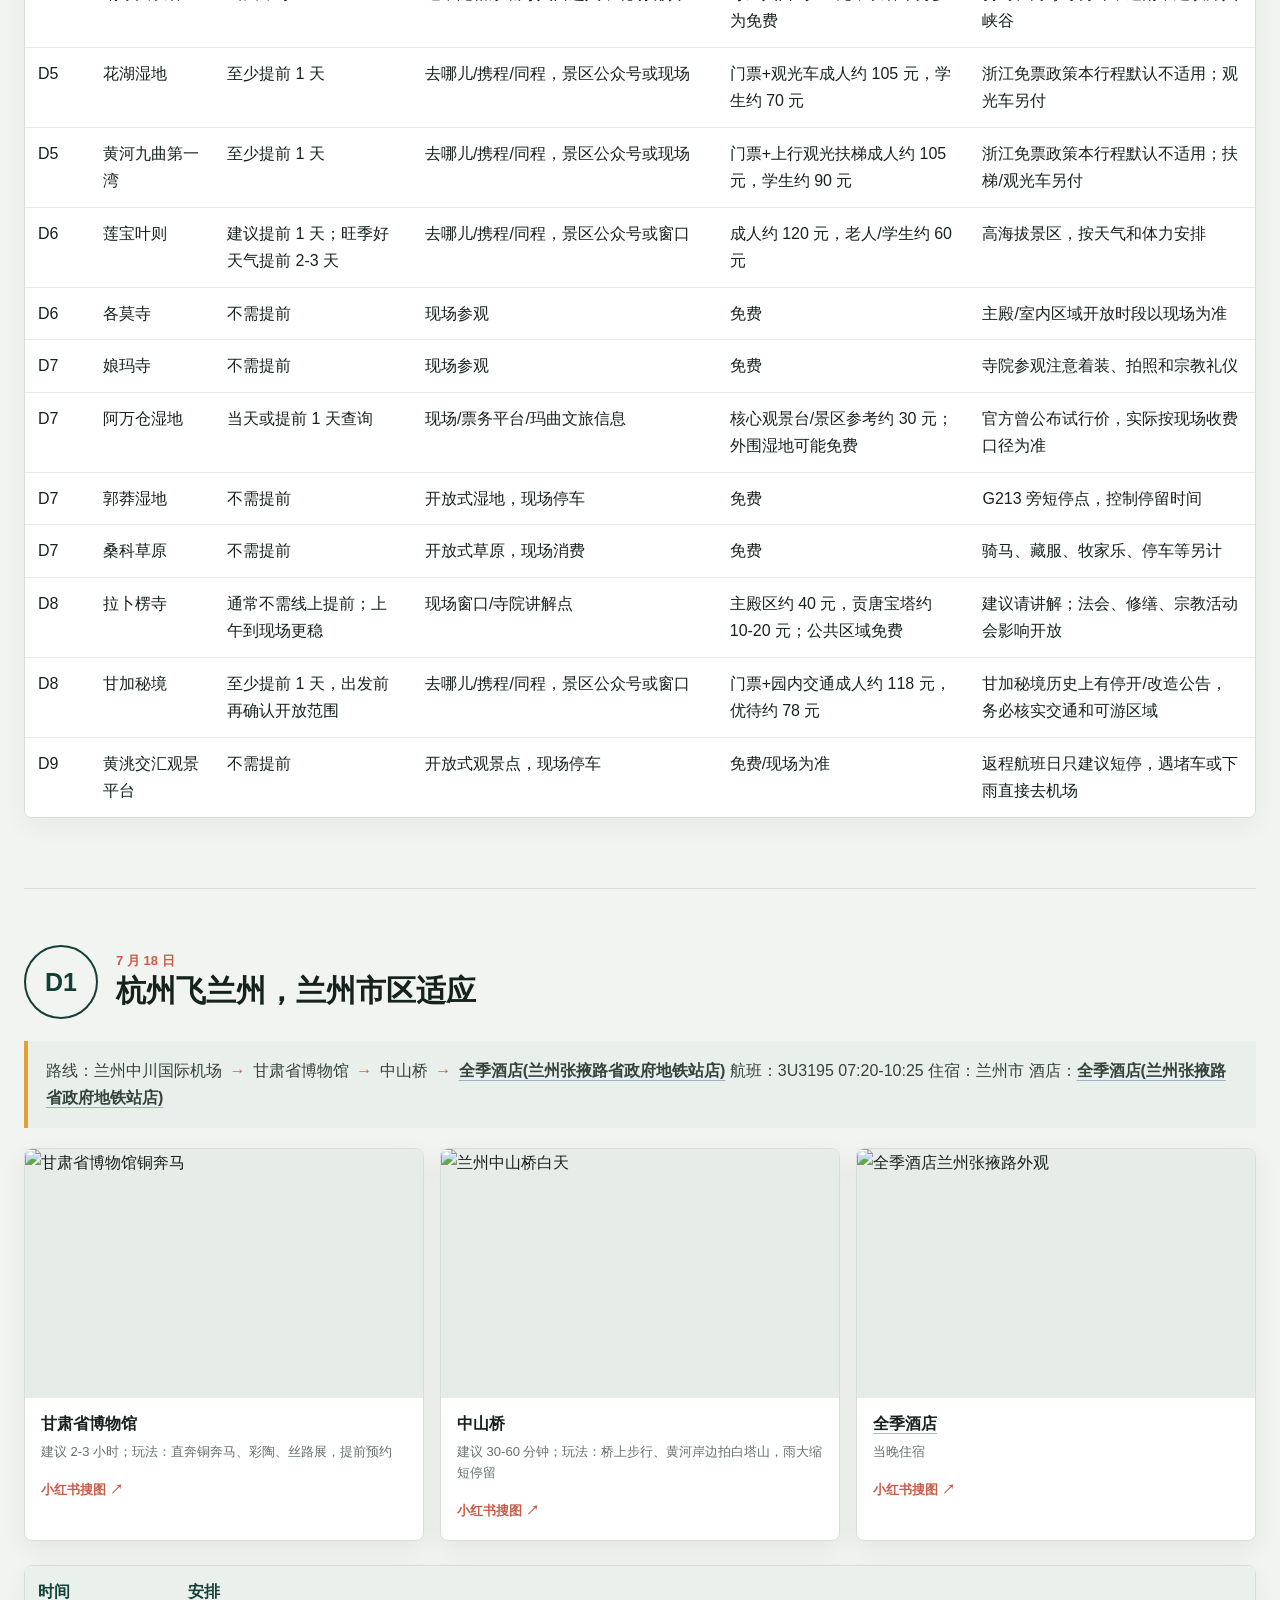
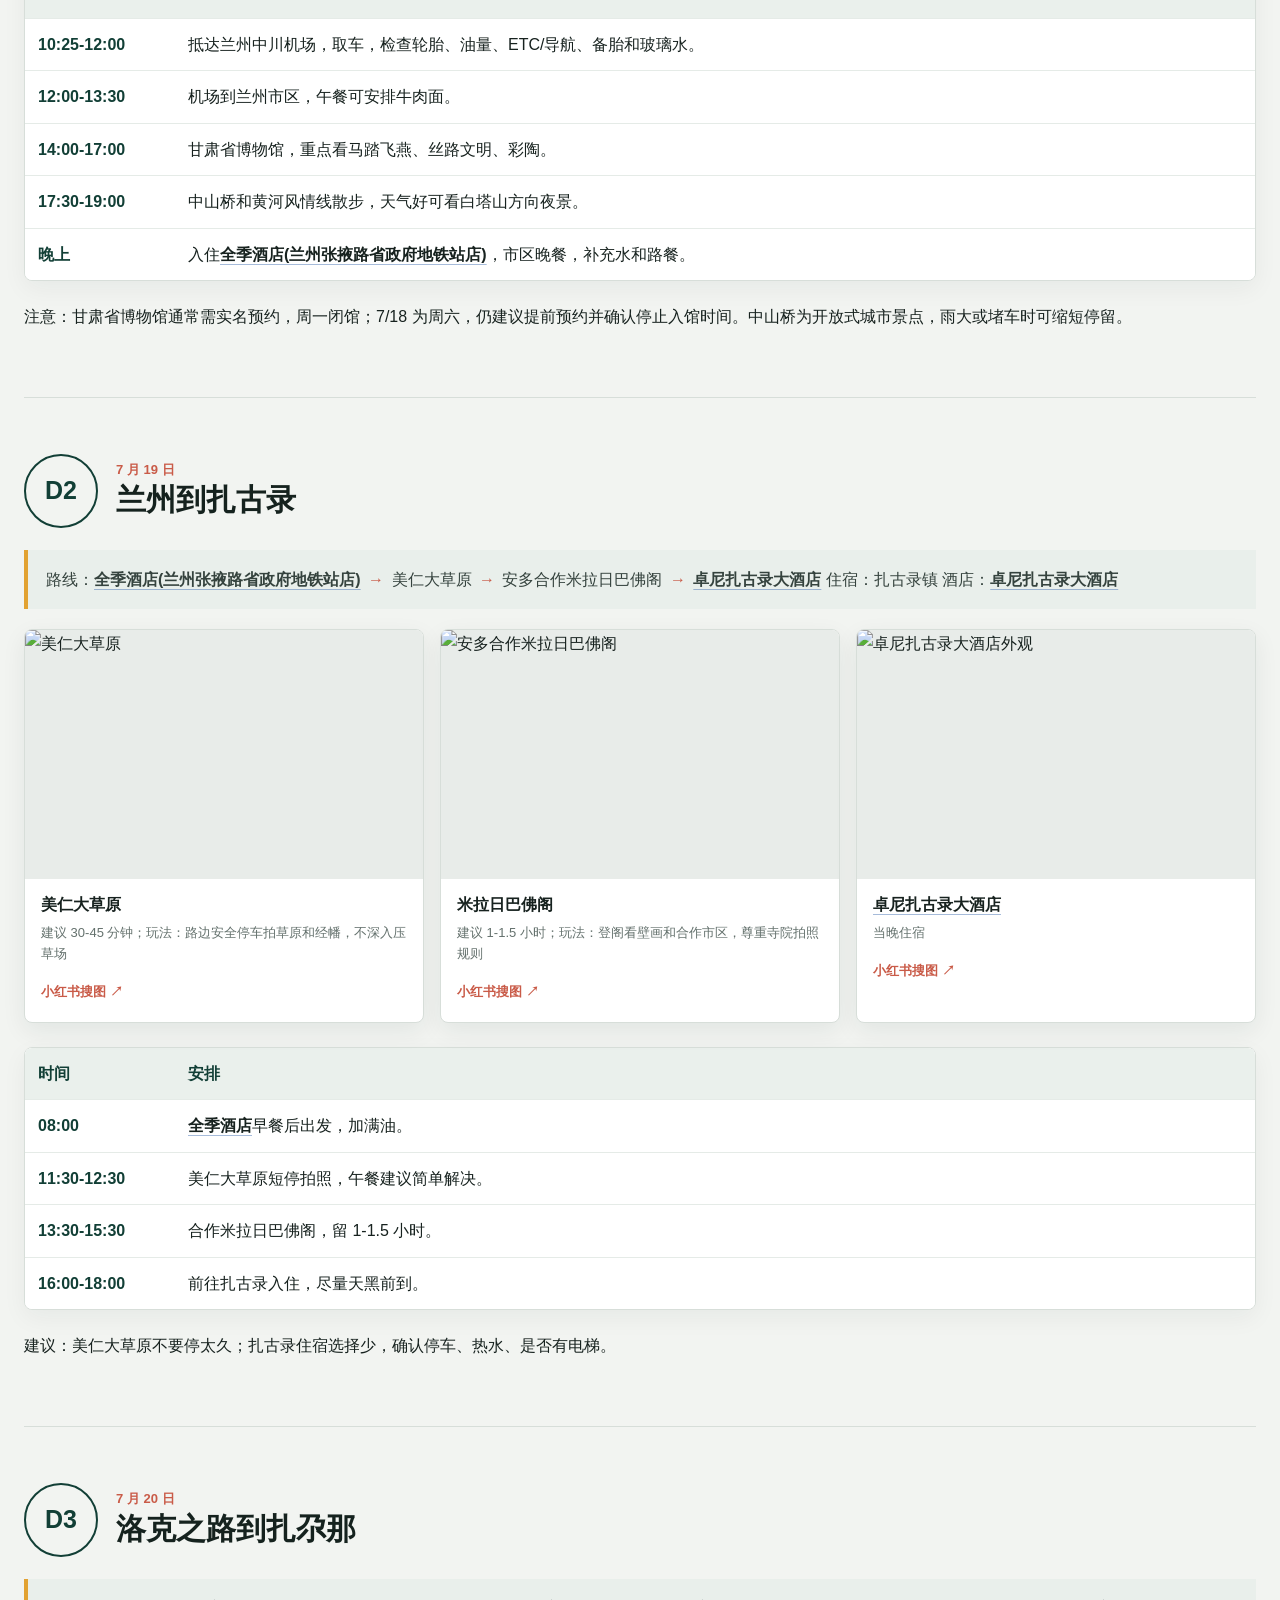
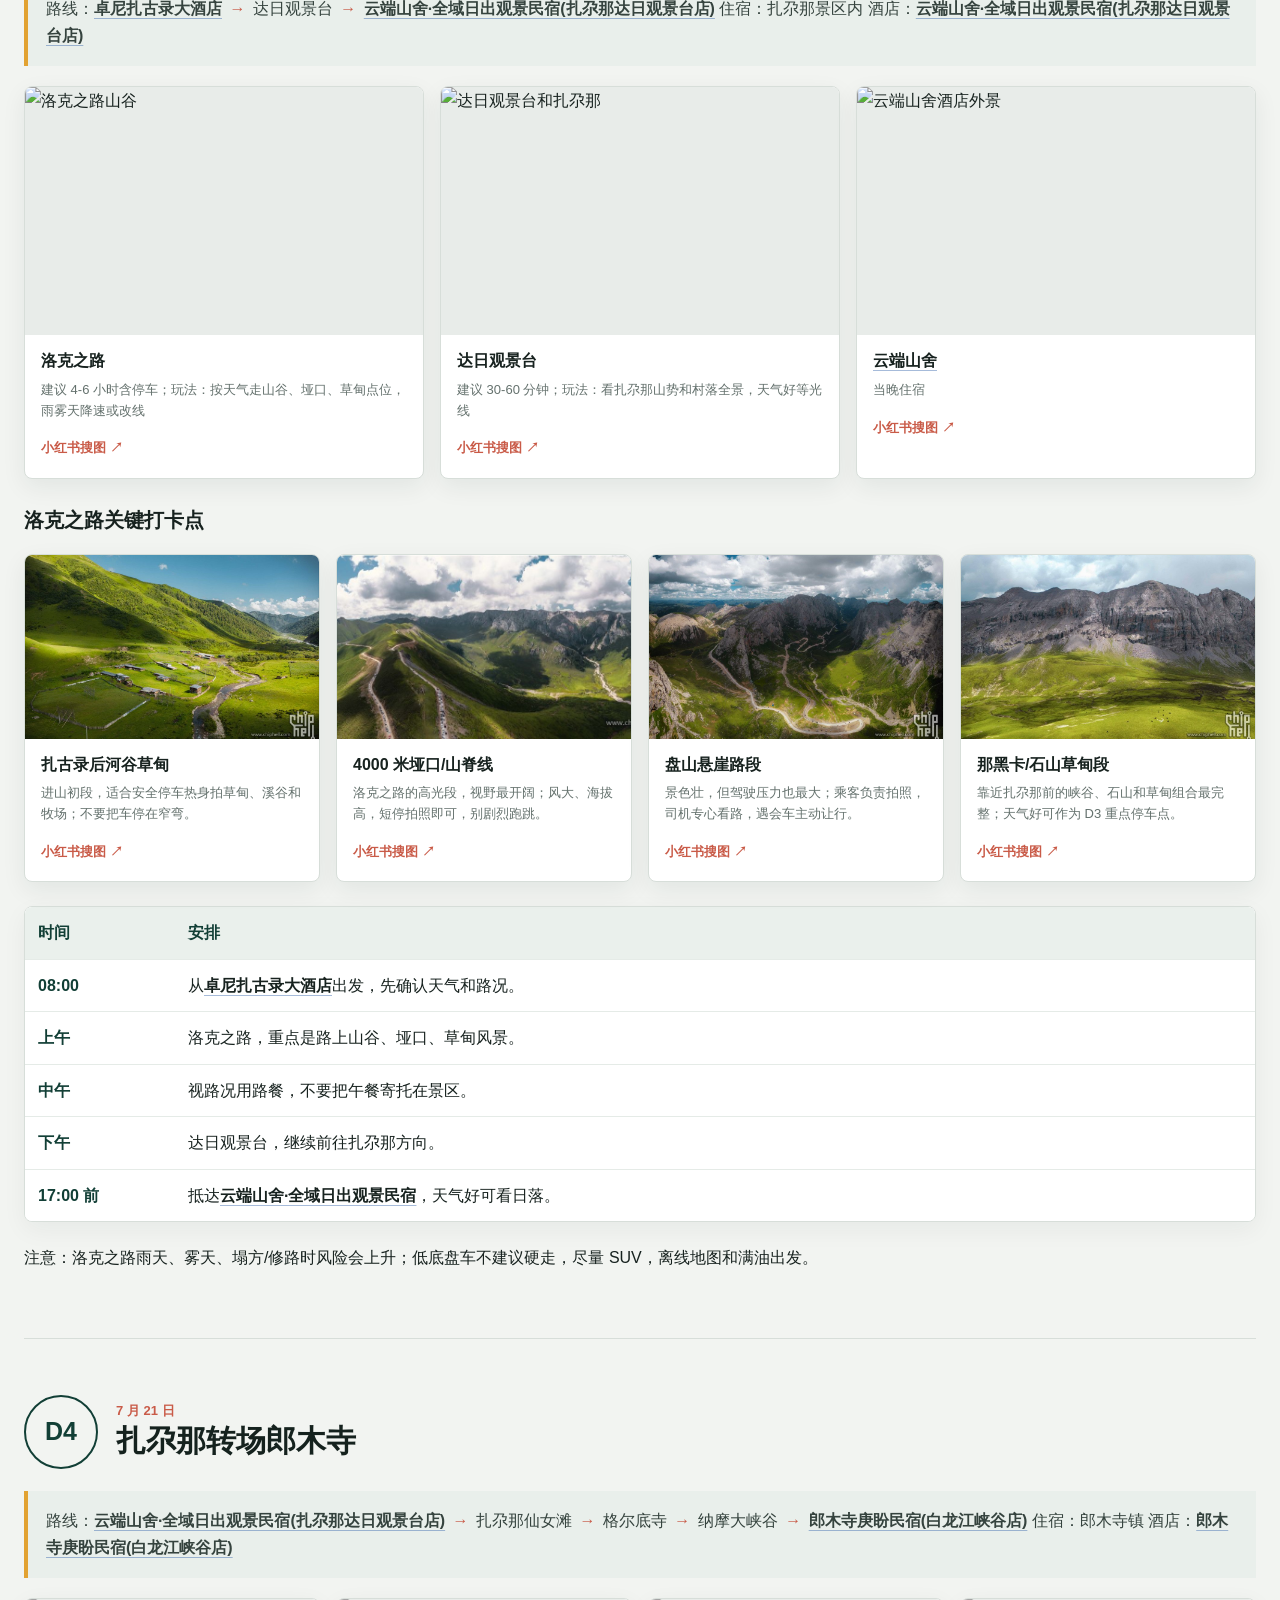
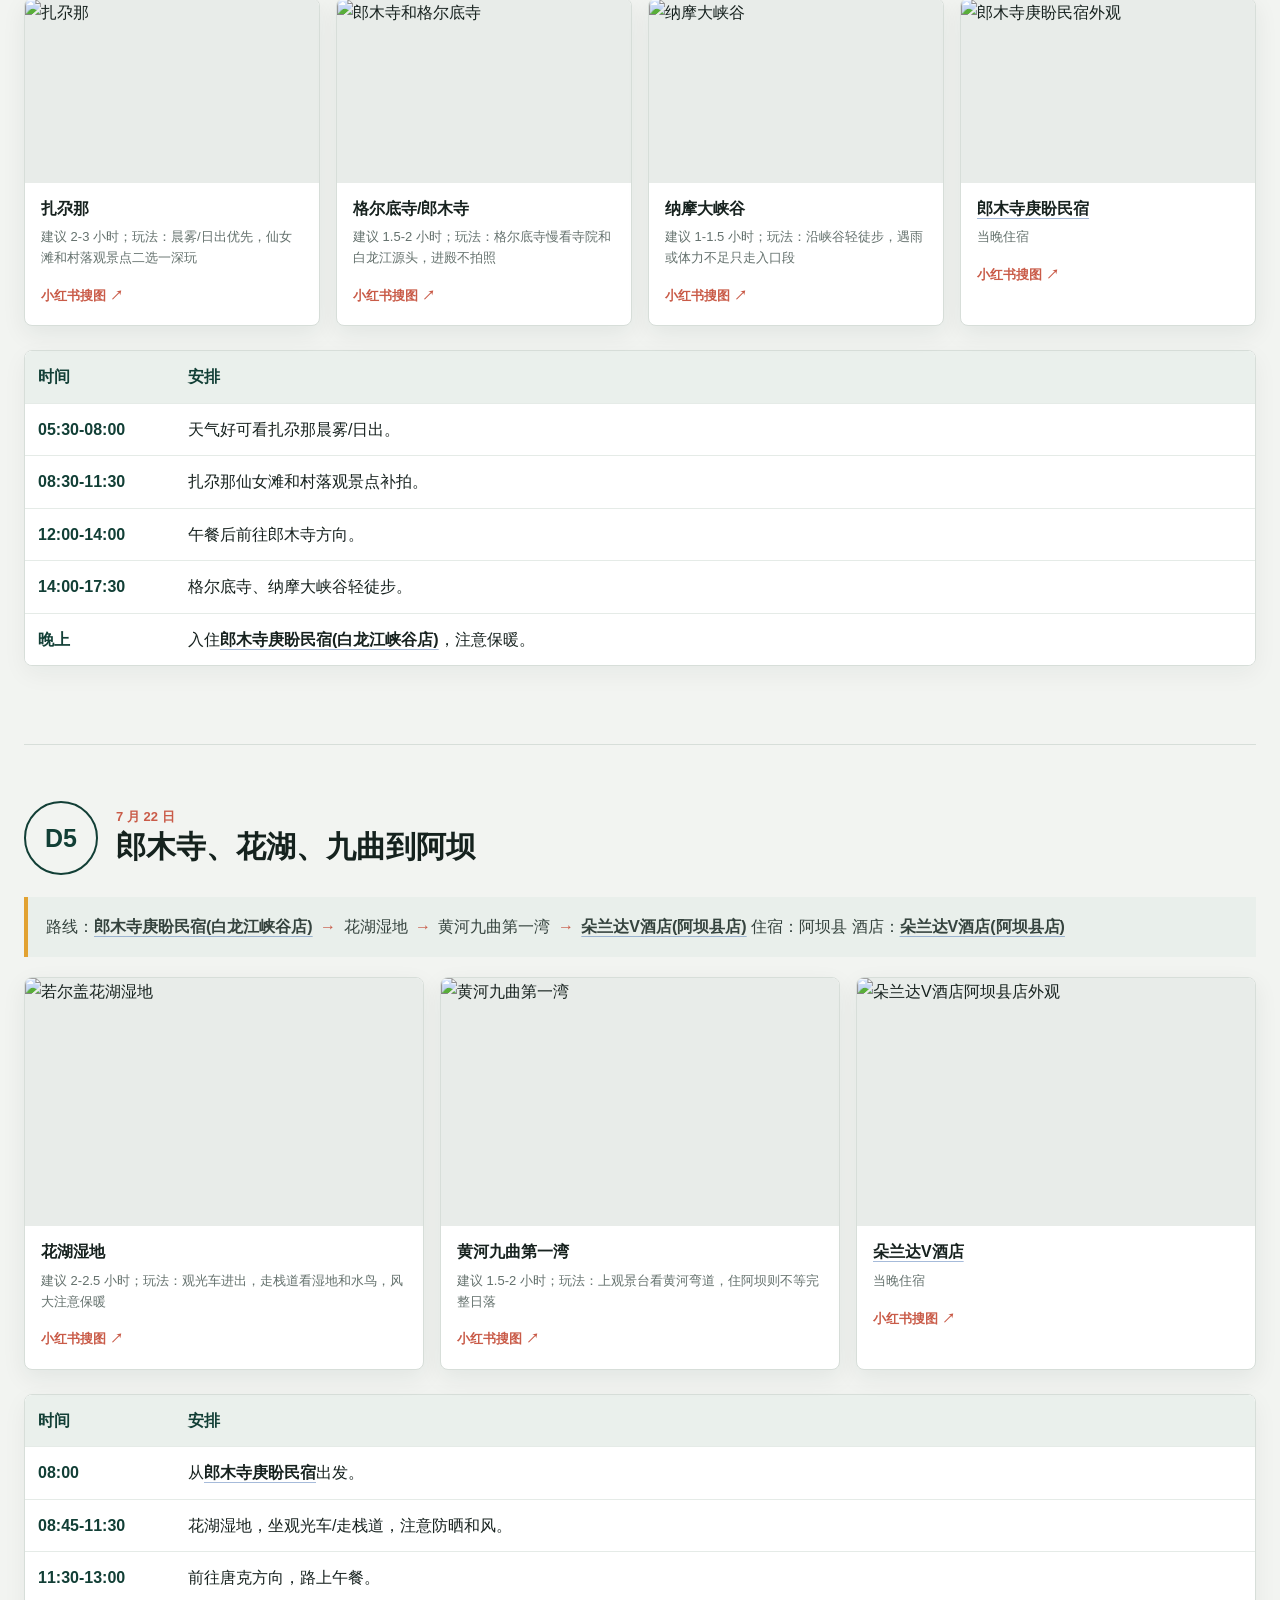
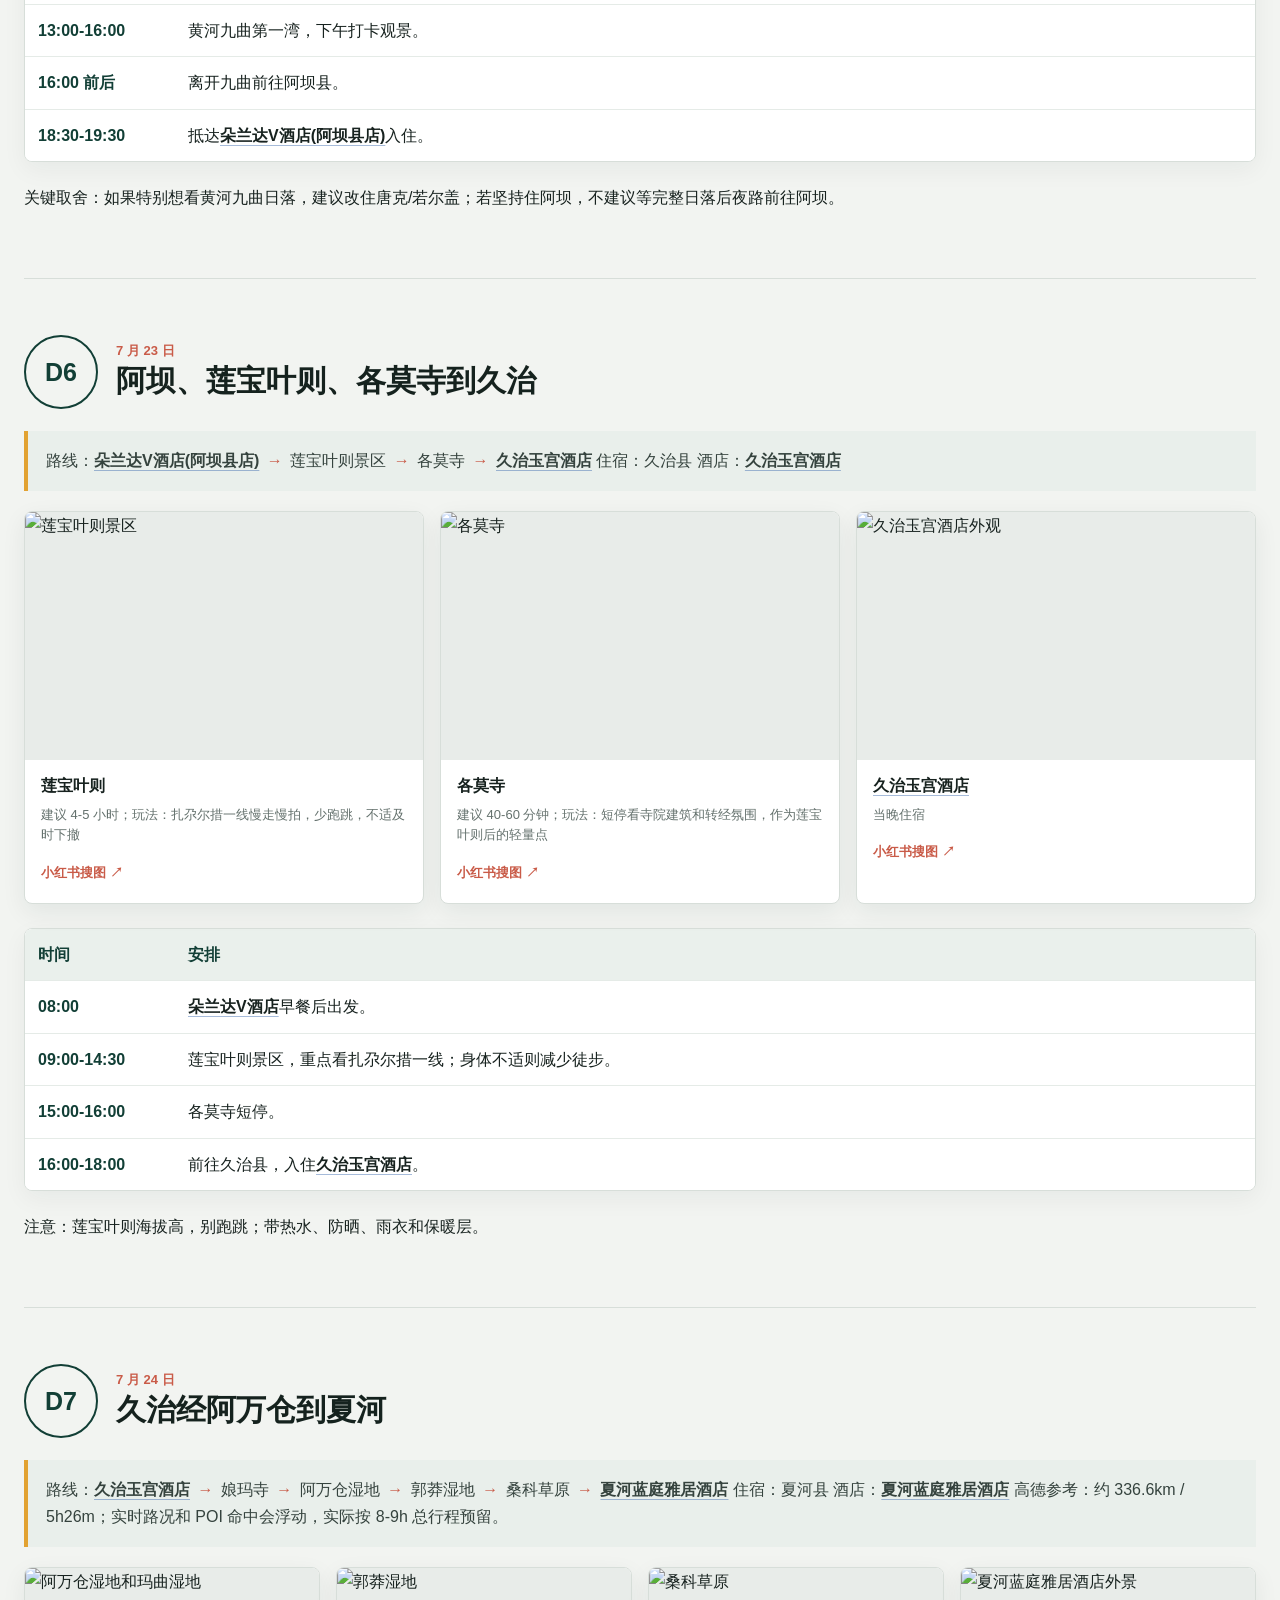
==== commit 079361d6: "Refresh Gannan weather forecast" ====
--- a/gannan/gannan-guide.html
+++ b/gannan/gannan-guide.html
@@ -434,24 +434,25 @@
 </ol>
 </section><section>
 <h2 id="overview">全程概览</h2>
-<p>天气更新于 2026 年 7 月 12 日 18:50，按路书中各景点实际坐标调用 <a href="https://open-meteo.com/en/docs" rel="noreferrer" target="_blank">Open-Meteo</a> 预报。气温为单点当日最高/最低，降水概率为单点日最大值；D4 以后仍属中远期预报，建议每天出发前复核一次。</p>
+<p>天气更新于 2026 年 7 月 14 日 23:47，按路书中各景点实际坐标调用 <a href="https://open-meteo.com/en/docs" rel="noreferrer" target="_blank">Open-Meteo</a> 预报。气温为单点当日最高/最低，降水概率为单点日最大值；D7-D9 仍属中远期预报，建议每天出发前复核一次。</p>
 <p>穿衣原则：全程按“短袖/速干内层 + 防晒层 + 抓绒或薄羽绒 + 冲锋衣/雨衣”分层准备。兰州、临夏白天偏热，高海拔草原和莲宝叶则早晚冷、风大、雨来得快。</p>
 <svg aria-hidden="true" height="0" style="position:absolute;overflow:hidden" width="0"><defs>
 <symbol id="weather-rain" viewbox="0 0 48 48"><circle cx="17" cy="15" fill="#facc15" r="8"></circle><path d="M17 29h21a8 8 0 0 0 .8-16A12 12 0 0 0 16.4 10 9.5 9.5 0 0 0 17 29Z" fill="#dbeafe" stroke="#2563eb" stroke-linejoin="round" stroke-width="2.4"></path><path d="M19 35l-3 5M29 35l-3 5M39 35l-3 5" stroke="#2563eb" stroke-linecap="round" stroke-width="3"></path></symbol>
 <symbol id="weather-cloud" viewbox="0 0 48 48"><circle cx="17" cy="15" fill="#facc15" r="8"></circle><path d="M14 32h24a8 8 0 0 0 .9-16A12.5 12.5 0 0 0 15 13.5 9.5 9.5 0 0 0 14 32Z" fill="#dbeafe" stroke="#2563eb" stroke-linejoin="round" stroke-width="2.4"></path></symbol>
+<symbol id="weather-storm" viewbox="0 0 48 48"><path d="M12 30h25a8 8 0 0 0 1-16 12 12 0 0 0-23-2A9 9 0 0 0 12 30Z" fill="#dbeafe" stroke="#2563eb" stroke-linejoin="round" stroke-width="2.4"></path><path d="m25 31-5 9h6l-3 7 11-12h-7l3-4Z" fill="#eab308"></path><path d="M14 35l-3 5M40 35l-3 5" stroke="#2563eb" stroke-linecap="round" stroke-width="3"></path></symbol>
 </defs></svg>
 <div class="table-wrap"><table class="overview-table">
 <thead><tr><th>日期</th><th>天数</th><th>住宿</th><th>主要路线</th><th>天气/温度参考</th><th>穿衣建议</th><th>随身重点</th><th>节奏判断</th></tr></thead>
 <tbody>
-<tr><td>7/18 周六</td><td>D1</td><td><a class="hotel-link" href="https://m.ctrip.com/html5/hotel/hoteldetail/66757085.html" rel="noreferrer" target="_blank">全季酒店(兰州张掖路省政府地铁站店)</a></td><td>兰州中川机场 <span class="arrow">→</span> 甘肃省博物馆 <span class="arrow">→</span> 中山桥 <span class="arrow">→</span> <a class="hotel-link" href="https://m.ctrip.com/html5/hotel/hoteldetail/66757085.html" rel="noreferrer" target="_blank">全季酒店</a></td><td><div class="weather-cell"><svg aria-label="阴天，机场可能有小雨" class="weather-icon"><use href="#weather-rain"></use></svg><div class="weather-temp"><span><b>29</b><small>高</small></span><span><b>15</b><small>低</small></span></div><span class="weather-note"><span><b>兰州市区</b> 阴 29/18℃ · 降水 22%</span><span><b>中川机场</b> 小雨 27/15℃ · 阵风 50km/h</span></span></div></td><td>市区白天短袖/薄长袖；落地机场风大，黄河边和晚上加薄外套。</td><td>防晒帽、轻薄外套、舒适步行鞋</td><td>航班到达后轻松适应</td></tr>
-<tr><td>7/19 周日</td><td>D2</td><td><a class="hotel-link" href="https://m.ctrip.com/html5/hotel/hoteldetail/111531991.html" rel="noreferrer" target="_blank">卓尼扎古录大酒店</a></td><td><a class="hotel-link" href="https://m.ctrip.com/html5/hotel/hoteldetail/66757085.html" rel="noreferrer" target="_blank">全季酒店</a> <span class="arrow">→</span> 美仁大草原 <span class="arrow">→</span> 合作米拉日巴佛阁 <span class="arrow">→</span> <a class="hotel-link" href="https://m.ctrip.com/html5/hotel/hoteldetail/111531991.html" rel="noreferrer" target="_blank">卓尼扎古录大酒店</a></td><td><div class="weather-cell"><svg aria-label="晴间多云，草原可能有小雨" class="weather-icon"><use href="#weather-cloud"></use></svg><div class="weather-temp"><span><b>22</b><small>高</small></span><span><b>4</b><small>低</small></span></div><span class="weather-note"><span><b>美仁草原</b> 小雨 17/7℃ · 降水 37%</span><span><b>合作佛阁</b> 晴间多云 22/9℃</span><span><b>扎古录</b> 晴间多云 20/4℃</span></span></div></td><td>温差很大：草原和扎古录夜间加抓绒/薄羽绒，车内按长袖轻装。</td><td>防风外套、抓绒、墨镜、防晒霜</td><td>正常长途日，约 5h 驾驶</td></tr>
-<tr><td>7/20 周一</td><td>D3</td><td><a class="hotel-link" href="https://m.ctrip.com/html5/hotel/hoteldetail/111872533.html" rel="noreferrer" target="_blank">云端山舍·全域日出观景民宿(扎尕那达日观景台店)</a></td><td><a class="hotel-link" href="https://m.ctrip.com/html5/hotel/hoteldetail/111531991.html" rel="noreferrer" target="_blank">卓尼扎古录大酒店</a> <span class="arrow">→</span> 达日观景台 <span class="arrow">→</span> <a class="hotel-link" href="https://m.ctrip.com/html5/hotel/hoteldetail/111872533.html" rel="noreferrer" target="_blank">云端山舍</a></td><td><div class="weather-cell"><svg aria-label="小雨" class="weather-icon"><use href="#weather-rain"></use></svg><div class="weather-temp"><span><b>20</b><small>高</small></span><span><b>8</b><small>低</small></span></div><span class="weather-note"><span><b>达日观景台</b> 小雨 20/8℃ · 降水 51%</span><span><b>扎尕那</b> 小雨 20/11℃ · 降水 54%</span></span></div></td><td>速干长袖 + 抓绒/薄羽绒 + 冲锋衣，山路湿滑，观景台按低温风大准备。</td><td>雨衣、防滑鞋、保暖帽</td><td>看天气，避免夜走洛克之路</td></tr>
-<tr><td>7/21 周二</td><td>D4</td><td><a class="hotel-link" href="https://m.ctrip.com/html5/hotel/hoteldetail/134867328.html" rel="noreferrer" target="_blank">郎木寺庚盼民宿(白龙江峡谷店)</a></td><td><a class="hotel-link" href="https://m.ctrip.com/html5/hotel/hoteldetail/111872533.html" rel="noreferrer" target="_blank">云端山舍</a> <span class="arrow">→</span> 扎尕那仙女滩 <span class="arrow">→</span> 格尔底寺 <span class="arrow">→</span> 纳摩大峡谷 <span class="arrow">→</span> <a class="hotel-link" href="https://m.ctrip.com/html5/hotel/hoteldetail/134867328.html" rel="noreferrer" target="_blank">郎木寺庚盼民宿</a></td><td><div class="weather-cell"><svg aria-label="阵雨并伴有较强阵风" class="weather-icon"><use href="#weather-rain"></use></svg><div class="weather-temp"><span><b>18</b><small>高</small></span><span><b>9</b><small>低</small></span></div><span class="weather-note"><span><b>扎尕那仙女滩</b> 阵雨 13/9℃ · 阵风 43km/h</span><span><b>郎木寺</b> 阵雨 18/9℃ · 降水 41%</span></span></div></td><td>清晨按 10℃ 以下体感准备抓绒/薄羽绒；峡谷全程带防风防雨层。</td><td>冲锋衣、轻便徒步鞋、保暖帽</td><td>雨风偏强，仙女滩按天气缩时</td></tr>
-<tr><td>7/22 周三</td><td>D5</td><td><a class="hotel-link" href="https://m.ctrip.com/html5/hotel/hoteldetail/131972530.html" rel="noreferrer" target="_blank">朵兰达V酒店(阿坝县店)</a></td><td><a class="hotel-link" href="https://m.ctrip.com/html5/hotel/hoteldetail/134867328.html" rel="noreferrer" target="_blank">郎木寺庚盼民宿</a> <span class="arrow">→</span> 花湖 <span class="arrow">→</span> 黄河九曲第一湾 <span class="arrow">→</span> <a class="hotel-link" href="https://m.ctrip.com/html5/hotel/hoteldetail/131972530.html" rel="noreferrer" target="_blank">朵兰达V酒店</a></td><td><div class="weather-cell"><svg aria-label="小雨" class="weather-icon"><use href="#weather-rain"></use></svg><div class="weather-temp"><span><b>19</b><small>高</small></span><span><b>9</b><small>低</small></span></div><span class="weather-note"><span><b>花湖</b> 小雨 15/9℃ · 降水 47%</span><span><b>黄河九曲</b> 小雨 16/9℃ · 降水 37%</span><span><b>阿坝县</b> 小雨 19/12℃ · 降水 47%</span></span></div></td><td>花湖和九曲只有约 15-16℃，长袖外加防风层；雨后及时补抓绒/薄羽绒。</td><td>防晒、雨具、保温杯</td><td>可行，但别等九曲完整日落</td></tr>
-<tr><td>7/23 周四</td><td>D6</td><td><a class="hotel-link" href="https://m.ctrip.com/html5/hotel/hoteldetail/121194192.html" rel="noreferrer" target="_blank">久治玉宫酒店</a></td><td><a class="hotel-link" href="https://m.ctrip.com/html5/hotel/hoteldetail/131972530.html" rel="noreferrer" target="_blank">朵兰达V酒店</a> <span class="arrow">→</span> 莲宝叶则 <span class="arrow">→</span> 各莫寺 <span class="arrow">→</span> <a class="hotel-link" href="https://m.ctrip.com/html5/hotel/hoteldetail/121194192.html" rel="noreferrer" target="_blank">久治玉宫酒店</a></td><td><div class="weather-cell"><svg aria-label="高海拔小雨" class="weather-icon"><use href="#weather-rain"></use></svg><div class="weather-temp"><span><b>19</b><small>高</small></span><span><b>4</b><small>低</small></span></div><span class="weather-note"><span><b>莲宝叶则</b> 小雨 15/6℃ · 降水 51%</span><span><b>各莫寺</b> 小雨 13/4℃</span><span><b>久治</b> 小雨 19/6℃</span></span></div></td><td>全程最冷的一天：抓绒/薄羽绒 + 冲锋衣，莲宝叶则按 6℃、有雨和有风准备。</td><td>保暖层、手套/帽子、雨衣</td><td>景区日，注意高海拔</td></tr>
-<tr><td>7/24 周五</td><td>D7</td><td><a class="hotel-link" href="https://m.ctrip.com/html5/hotel/hoteldetail/130838449.html" rel="noreferrer" target="_blank">夏河蓝庭雅居酒店</a></td><td><a class="hotel-link" href="https://m.ctrip.com/html5/hotel/hoteldetail/121194192.html" rel="noreferrer" target="_blank">久治玉宫酒店</a> <span class="arrow">→</span> 娘玛寺 <span class="arrow">→</span> 阿万仓 <span class="arrow">→</span> 郭莽 <span class="arrow">→</span> 桑科 <span class="arrow">→</span> <a class="hotel-link" href="https://m.ctrip.com/html5/hotel/hoteldetail/130838449.html" rel="noreferrer" target="_blank">蓝庭雅居酒店</a></td><td><div class="weather-cell"><svg aria-label="草原湿地阵雨" class="weather-icon"><use href="#weather-rain"></use></svg><div class="weather-temp"><span><b>19</b><small>高</small></span><span><b>10</b><small>低</small></span></div><span class="weather-note"><span><b>阿万仓</b> 阵雨 13/10℃ · 阵风 34km/h</span><span><b>郭莽湿地</b> 小雨 14/10℃ · 阵风 38km/h</span><span><b>桑科/夏河</b> 小雨 17/11℃ → 19/13℃</span></span></div></td><td>湿地沿线约 13-17℃且风大，车内轻便，下车加抓绒和防风雨外套。</td><td>防风外套、雨具、备用袜子</td><td>高德约 336.6km/5h26m，雨天按 8-9h 安排</td></tr>
-<tr><td>7/25 周六</td><td>D8</td><td><a class="hotel-link" href="https://m.ctrip.com/html5/hotel/hoteldetail/127225302.html" rel="noreferrer" target="_blank">临夏八坊十三巷美仑酒店</a></td><td><a class="hotel-link" href="https://m.ctrip.com/html5/hotel/hoteldetail/130838449.html" rel="noreferrer" target="_blank">蓝庭雅居酒店</a> <span class="arrow">→</span> 拉卜楞寺 <span class="arrow">→</span> 甘加秘境 <span class="arrow">→</span> <a class="hotel-link" href="https://m.ctrip.com/html5/hotel/hoteldetail/127225302.html" rel="noreferrer" target="_blank">临夏八坊十三巷美仑酒店</a></td><td><div class="weather-cell"><svg aria-label="多云，甘加可能有小雨" class="weather-icon"><use href="#weather-rain"></use></svg><div class="weather-temp"><span><b>29</b><small>高</small></span><span><b>8</b><small>低</small></span></div><span class="weather-note"><span><b>拉卜楞寺</b> 阴 22/10℃ · 降水 42%</span><span><b>甘加秘境</b> 小雨 17/8℃ · 降水 75%</span><span><b>临夏</b> 多云 29/16℃</span></span></div></td><td>甘加按 8-17℃和雨天穿，抵达临夏后明显升温，可脱到短袖/薄长袖。</td><td>雨具、防晒帽、抓绒</td><td>甘加降水概率高，核实开放和路况</td></tr>
-<tr><td>7/26 周日</td><td>D9</td><td>返程</td><td><a class="hotel-link" href="https://m.ctrip.com/html5/hotel/hoteldetail/127225302.html" rel="noreferrer" target="_blank">临夏八坊十三巷美仑酒店</a> <span class="arrow">→</span> 黄洮交汇观景平台 <span class="arrow">→</span> 兰州中川机场 T3</td><td><div class="weather-cell"><svg aria-label="阴到多云，机场风大" class="weather-icon"><use href="#weather-cloud"></use></svg><div class="weather-temp"><span><b>30</b><small>高</small></span><span><b>20</b><small>低</small></span></div><span class="weather-note"><span><b>黄洮交汇</b> 小雨 30/20℃ · 降水 27%</span><span><b>中川机场</b> 阴 29/21℃ · 阵风 51km/h</span></span></div></td><td>白天偏热，以短袖/薄长袖为主；机场风大，备一件轻薄防风外套。</td><td>防风外套、易脱鞋/舒适鞋</td><td>17:55 航班，13:00 前离开观景平台</td></tr>
+<tr><td>7/18 周六</td><td>D1</td><td><a class="hotel-link" href="https://m.ctrip.com/html5/hotel/hoteldetail/66757085.html" rel="noreferrer" target="_blank">全季酒店(兰州张掖路省政府地铁站店)</a></td><td>兰州中川机场 <span class="arrow">→</span> 甘肃省博物馆 <span class="arrow">→</span> 中山桥 <span class="arrow">→</span> <a class="hotel-link" href="https://m.ctrip.com/html5/hotel/hoteldetail/66757085.html" rel="noreferrer" target="_blank">全季酒店</a></td><td><div class="weather-cell"><svg aria-label="阴，机场有零星小雨" class="weather-icon"><use href="#weather-rain"></use></svg><div class="weather-temp"><span><b>29</b><small>高</small></span><span><b>17</b><small>低</small></span></div><span class="weather-note"><span><b>兰州市区</b> 阴 29/18℃ · 降水 33%</span><span><b>中川机场</b> 零星小雨 26/17℃ · 降水 39%</span></span></div></td><td>市区白天短袖/薄长袖；机场和黄河边备轻薄防风雨外套。</td><td>防晒帽、轻薄外套、舒适步行鞋</td><td>航班到达后轻松适应</td></tr>
+<tr><td>7/19 周日</td><td>D2</td><td><a class="hotel-link" href="https://m.ctrip.com/html5/hotel/hoteldetail/111531991.html" rel="noreferrer" target="_blank">卓尼扎古录大酒店</a></td><td><a class="hotel-link" href="https://m.ctrip.com/html5/hotel/hoteldetail/66757085.html" rel="noreferrer" target="_blank">全季酒店</a> <span class="arrow">→</span> 美仁大草原 <span class="arrow">→</span> 合作米拉日巴佛阁 <span class="arrow">→</span> <a class="hotel-link" href="https://m.ctrip.com/html5/hotel/hoteldetail/111531991.html" rel="noreferrer" target="_blank">卓尼扎古录大酒店</a></td><td><div class="weather-cell"><svg aria-label="沿途零星小雨" class="weather-icon"><use href="#weather-rain"></use></svg><div class="weather-temp"><span><b>21</b><small>高</small></span><span><b>4</b><small>低</small></span></div><span class="weather-note"><span><b>美仁草原</b> 零星小雨 17/5℃ · 降水 67%</span><span><b>合作佛阁</b> 零星小雨 21/7℃ · 降水 49%</span><span><b>扎古录</b> 零星小雨 20/4℃ · 降水 39%</span></span></div></td><td>温差很大：草原和扎古录夜间加抓绒/薄羽绒，下车带防雨层。</td><td>防风外套、抓绒、墨镜、防晒霜</td><td>沿途可能有小雨，约 5h 驾驶</td></tr>
+<tr><td>7/20 周一</td><td>D3</td><td><a class="hotel-link" href="https://m.ctrip.com/html5/hotel/hoteldetail/111872533.html" rel="noreferrer" target="_blank">云端山舍·全域日出观景民宿(扎尕那达日观景台店)</a></td><td><a class="hotel-link" href="https://m.ctrip.com/html5/hotel/hoteldetail/111531991.html" rel="noreferrer" target="_blank">卓尼扎古录大酒店</a> <span class="arrow">→</span> 达日观景台 <span class="arrow">→</span> <a class="hotel-link" href="https://m.ctrip.com/html5/hotel/hoteldetail/111872533.html" rel="noreferrer" target="_blank">云端山舍</a></td><td><div class="weather-cell"><svg aria-label="小雨，观景台风大" class="weather-icon"><use href="#weather-rain"></use></svg><div class="weather-temp"><span><b>21</b><small>高</small></span><span><b>6</b><small>低</small></span></div><span class="weather-note"><span><b>达日观景台</b> 小雨 21/6℃ · 降水 67% · 阵风 41km/h</span><span><b>扎尕那</b> 小雨 21/8℃ · 降水 74%</span></span></div></td><td>速干长袖 + 抓绒/薄羽绒 + 冲锋衣，山路湿滑，观景台注意风雨。</td><td>雨衣、防滑鞋、保暖帽</td><td>降水概率较高，避免夜走洛克之路</td></tr>
+<tr><td>7/21 周二</td><td>D4</td><td><a class="hotel-link" href="https://m.ctrip.com/html5/hotel/hoteldetail/134867328.html" rel="noreferrer" target="_blank">郎木寺庚盼民宿(白龙江峡谷店)</a></td><td><a class="hotel-link" href="https://m.ctrip.com/html5/hotel/hoteldetail/111872533.html" rel="noreferrer" target="_blank">云端山舍</a> <span class="arrow">→</span> 扎尕那仙女滩 <span class="arrow">→</span> 格尔底寺 <span class="arrow">→</span> 纳摩大峡谷 <span class="arrow">→</span> <a class="hotel-link" href="https://m.ctrip.com/html5/hotel/hoteldetail/134867328.html" rel="noreferrer" target="_blank">郎木寺庚盼民宿</a></td><td><div class="weather-cell"><svg aria-label="小雨并伴有强阵风" class="weather-icon"><use href="#weather-rain"></use></svg><div class="weather-temp"><span><b>22</b><small>高</small></span><span><b>9</b><small>低</small></span></div><span class="weather-note"><span><b>扎尕那仙女滩</b> 小雨 22/9℃ · 降水 67% · 阵风 62km/h</span><span><b>郎木寺</b> 小雨 17/11℃ · 降水 41% · 阵风 54km/h</span></span></div></td><td>抓绒/薄羽绒外加冲锋衣；观景台和峡谷按强风、间歇小雨准备。</td><td>冲锋衣、轻便徒步鞋、保暖帽</td><td>风力明显偏强，仙女滩和峡谷按天气缩时</td></tr>
+<tr><td>7/22 周三</td><td>D5</td><td><a class="hotel-link" href="https://m.ctrip.com/html5/hotel/hoteldetail/131972530.html" rel="noreferrer" target="_blank">朵兰达V酒店(阿坝县店)</a></td><td><a class="hotel-link" href="https://m.ctrip.com/html5/hotel/hoteldetail/134867328.html" rel="noreferrer" target="_blank">郎木寺庚盼民宿</a> <span class="arrow">→</span> 花湖 <span class="arrow">→</span> 黄河九曲第一湾 <span class="arrow">→</span> <a class="hotel-link" href="https://m.ctrip.com/html5/hotel/hoteldetail/131972530.html" rel="noreferrer" target="_blank">朵兰达V酒店</a></td><td><div class="weather-cell"><svg aria-label="花湖有零星小雨，午后转好" class="weather-icon"><use href="#weather-rain"></use></svg><div class="weather-temp"><span><b>21</b><small>高</small></span><span><b>6</b><small>低</small></span></div><span class="weather-note"><span><b>花湖</b> 零星小雨 16/7℃ · 降水 41%</span><span><b>黄河九曲</b> 阴 19/6℃ · 降水 29%</span><span><b>阿坝县</b> 晴间多云 21/9℃ · 降水 51%</span></span></div></td><td>花湖和九曲约 6-19℃，长袖外加防风层，清晨和雨后补抓绒。</td><td>防晒、雨具、保温杯</td><td>午后天气相对好转，仍不等九曲完整日落</td></tr>
+<tr><td>7/23 周四</td><td>D6</td><td><a class="hotel-link" href="https://m.ctrip.com/html5/hotel/hoteldetail/121194192.html" rel="noreferrer" target="_blank">久治玉宫酒店</a></td><td><a class="hotel-link" href="https://m.ctrip.com/html5/hotel/hoteldetail/131972530.html" rel="noreferrer" target="_blank">朵兰达V酒店</a> <span class="arrow">→</span> 莲宝叶则 <span class="arrow">→</span> 各莫寺 <span class="arrow">→</span> <a class="hotel-link" href="https://m.ctrip.com/html5/hotel/hoteldetail/121194192.html" rel="noreferrer" target="_blank">久治玉宫酒店</a></td><td><div class="weather-cell"><svg aria-label="高海拔小雨" class="weather-icon"><use href="#weather-rain"></use></svg><div class="weather-temp"><span><b>20</b><small>高</small></span><span><b>6</b><small>低</small></span></div><span class="weather-note"><span><b>莲宝叶则</b> 小雨 17/7℃ · 降水 58% · 阵风 35km/h</span><span><b>各莫寺</b> 小雨 15/6℃ · 降水 58%</span><span><b>久治</b> 小雨 20/8℃ · 降水 71%</span></span></div></td><td>抓绒/薄羽绒 + 冲锋衣，莲宝叶则按 7℃、有雨有风准备。</td><td>保暖层、手套/帽子、雨衣</td><td>景区降水概率较高，注意高海拔</td></tr>
+<tr><td>7/24 周五</td><td>D7</td><td><a class="hotel-link" href="https://m.ctrip.com/html5/hotel/hoteldetail/130838449.html" rel="noreferrer" target="_blank">夏河蓝庭雅居酒店</a></td><td><a class="hotel-link" href="https://m.ctrip.com/html5/hotel/hoteldetail/121194192.html" rel="noreferrer" target="_blank">久治玉宫酒店</a> <span class="arrow">→</span> 娘玛寺 <span class="arrow">→</span> 阿万仓 <span class="arrow">→</span> 郭莽 <span class="arrow">→</span> 桑科 <span class="arrow">→</span> <a class="hotel-link" href="https://m.ctrip.com/html5/hotel/hoteldetail/130838449.html" rel="noreferrer" target="_blank">蓝庭雅居酒店</a></td><td><div class="weather-cell"><svg aria-label="草原湿地有小雨，夏河转多云" class="weather-icon"><use href="#weather-rain"></use></svg><div class="weather-temp"><span><b>24</b><small>高</small></span><span><b>8</b><small>低</small></span></div><span class="weather-note"><span><b>阿万仓</b> 小雨 17/8℃ · 降水 46%</span><span><b>郭莽湿地</b> 小雨 16/8℃ · 降水 49% · 阵风 38km/h</span><span><b>桑科/夏河</b> 小雨 18/8℃ → 多云 24/12℃</span></span></div></td><td>湿地沿线约 8-18℃且有风，下车加抓绒和防风雨外套；到夏河后可减衣。</td><td>防风外套、雨具、备用袜子</td><td>高德约 336.6km/5h26m，雨天按 8-9h 安排</td></tr>
+<tr><td>7/25 周六</td><td>D8</td><td><a class="hotel-link" href="https://m.ctrip.com/html5/hotel/hoteldetail/127225302.html" rel="noreferrer" target="_blank">临夏八坊十三巷美仑酒店</a></td><td><a class="hotel-link" href="https://m.ctrip.com/html5/hotel/hoteldetail/130838449.html" rel="noreferrer" target="_blank">蓝庭雅居酒店</a> <span class="arrow">→</span> 拉卜楞寺 <span class="arrow">→</span> 甘加秘境 <span class="arrow">→</span> <a class="hotel-link" href="https://m.ctrip.com/html5/hotel/hoteldetail/127225302.html" rel="noreferrer" target="_blank">临夏八坊十三巷美仑酒店</a></td><td><div class="weather-cell"><svg aria-label="甘加小雨，临夏可能有雷阵雨" class="weather-icon"><use href="#weather-storm"></use></svg><div class="weather-temp"><span><b>24</b><small>高</small></span><span><b>10</b><small>低</small></span></div><span class="weather-note"><span><b>拉卜楞寺</b> 小雨 17/12℃ · 降水 51% · 阵风 41km/h</span><span><b>甘加秘境</b> 小雨 15/10℃ · 降水 83%</span><span><b>临夏</b> 雷阵雨 24/18℃ · 降水 59%</span></span></div></td><td>甘加按 10-15℃和雨天穿；到临夏后可减衣，但保留雨具。</td><td>雨具、防滑鞋、抓绒</td><td>甘加降水高，临夏有雷暴信号，避开空旷高点</td></tr>
+<tr><td>7/26 周日</td><td>D9</td><td>返程</td><td><a class="hotel-link" href="https://m.ctrip.com/html5/hotel/hoteldetail/127225302.html" rel="noreferrer" target="_blank">临夏八坊十三巷美仑酒店</a> <span class="arrow">→</span> 黄洮交汇观景平台 <span class="arrow">→</span> 兰州中川机场 T3</td><td><div class="weather-cell"><svg aria-label="零星小雨转多云" class="weather-icon"><use href="#weather-cloud"></use></svg><div class="weather-temp"><span><b>30</b><small>高</small></span><span><b>17</b><small>低</small></span></div><span class="weather-note"><span><b>黄洮交汇</b> 零星小雨 30/19℃ · 降水 43%</span><span><b>中川机场</b> 多云 29/17℃ · 降水 31% · 阵风 33km/h</span></span></div></td><td>白天偏热，以短袖/薄长袖为主；观景平台和机场备轻薄防风雨外套。</td><td>防风外套、易脱鞋/舒适鞋</td><td>17:55 航班，13:00 前离开观景平台</td></tr>
 </tbody></table></div>
 </section><section>
 <h2 id="hotel-orders">住宿订单</h2>
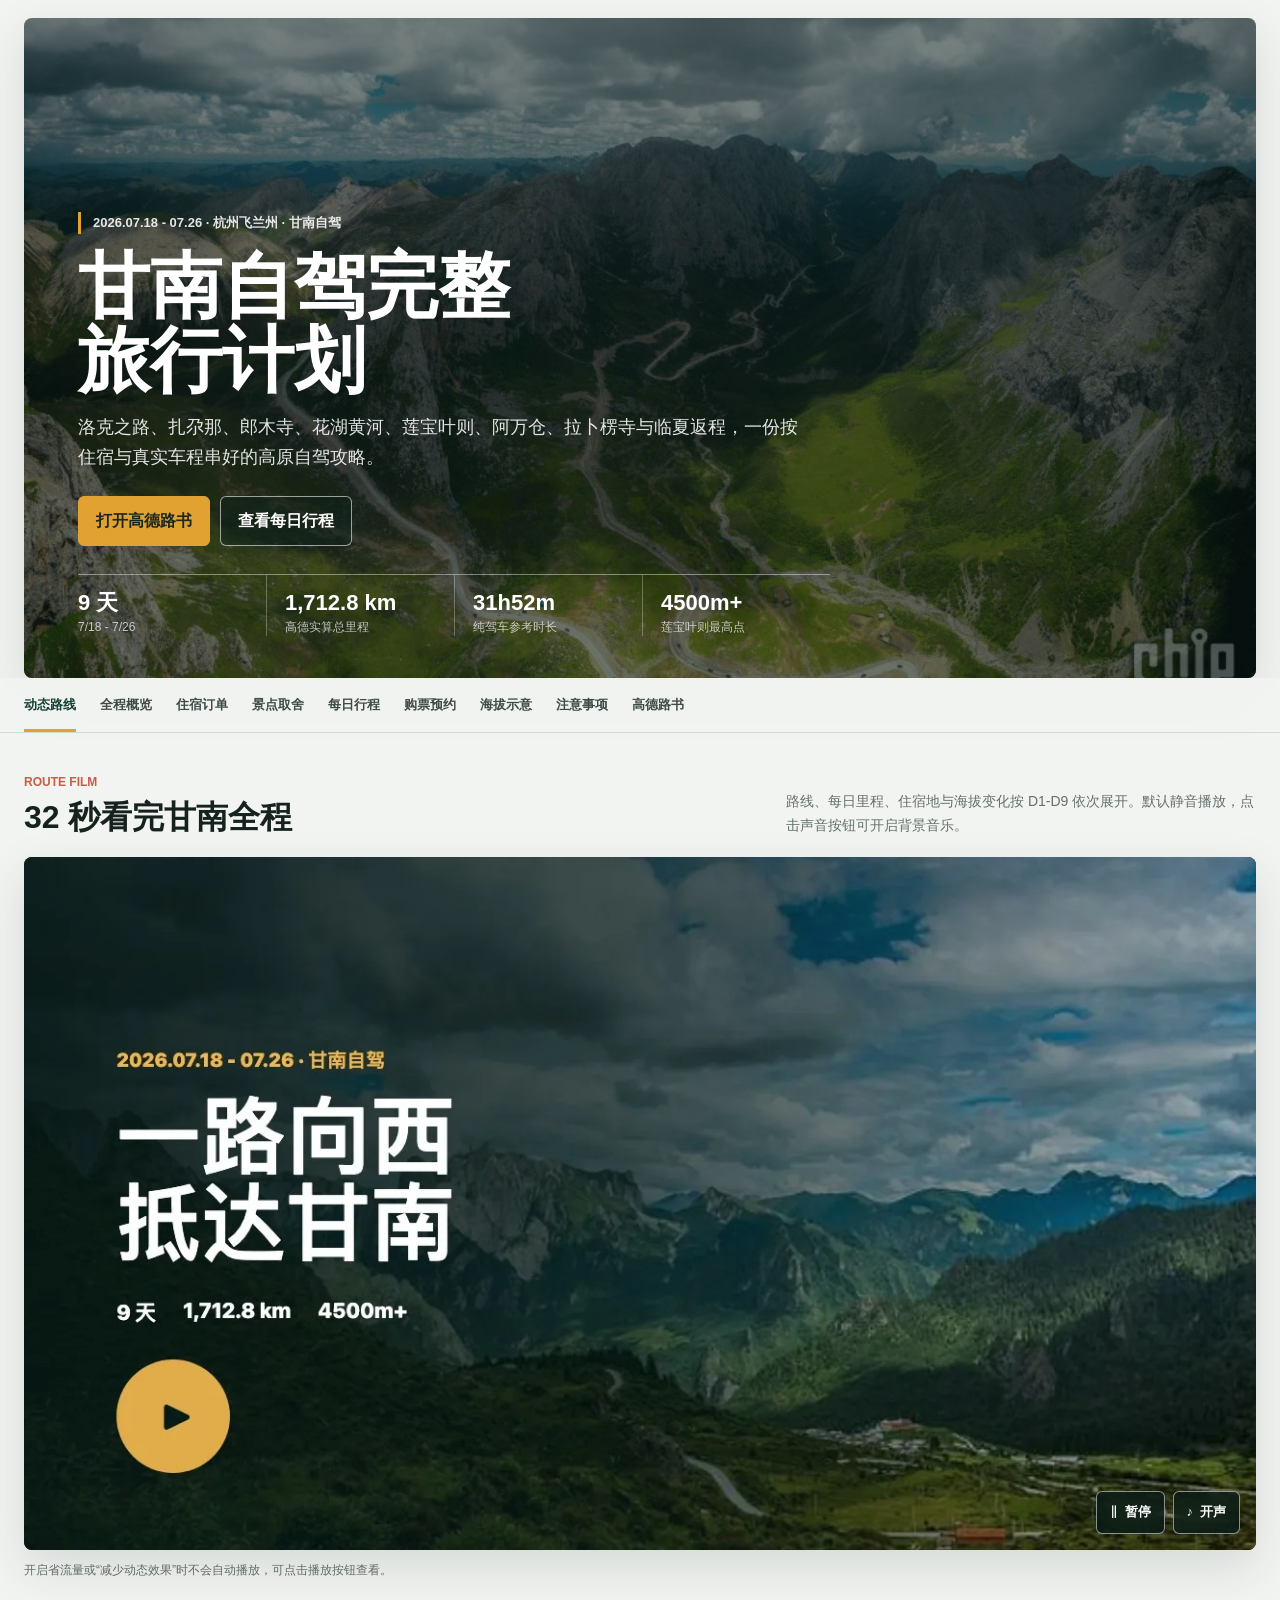
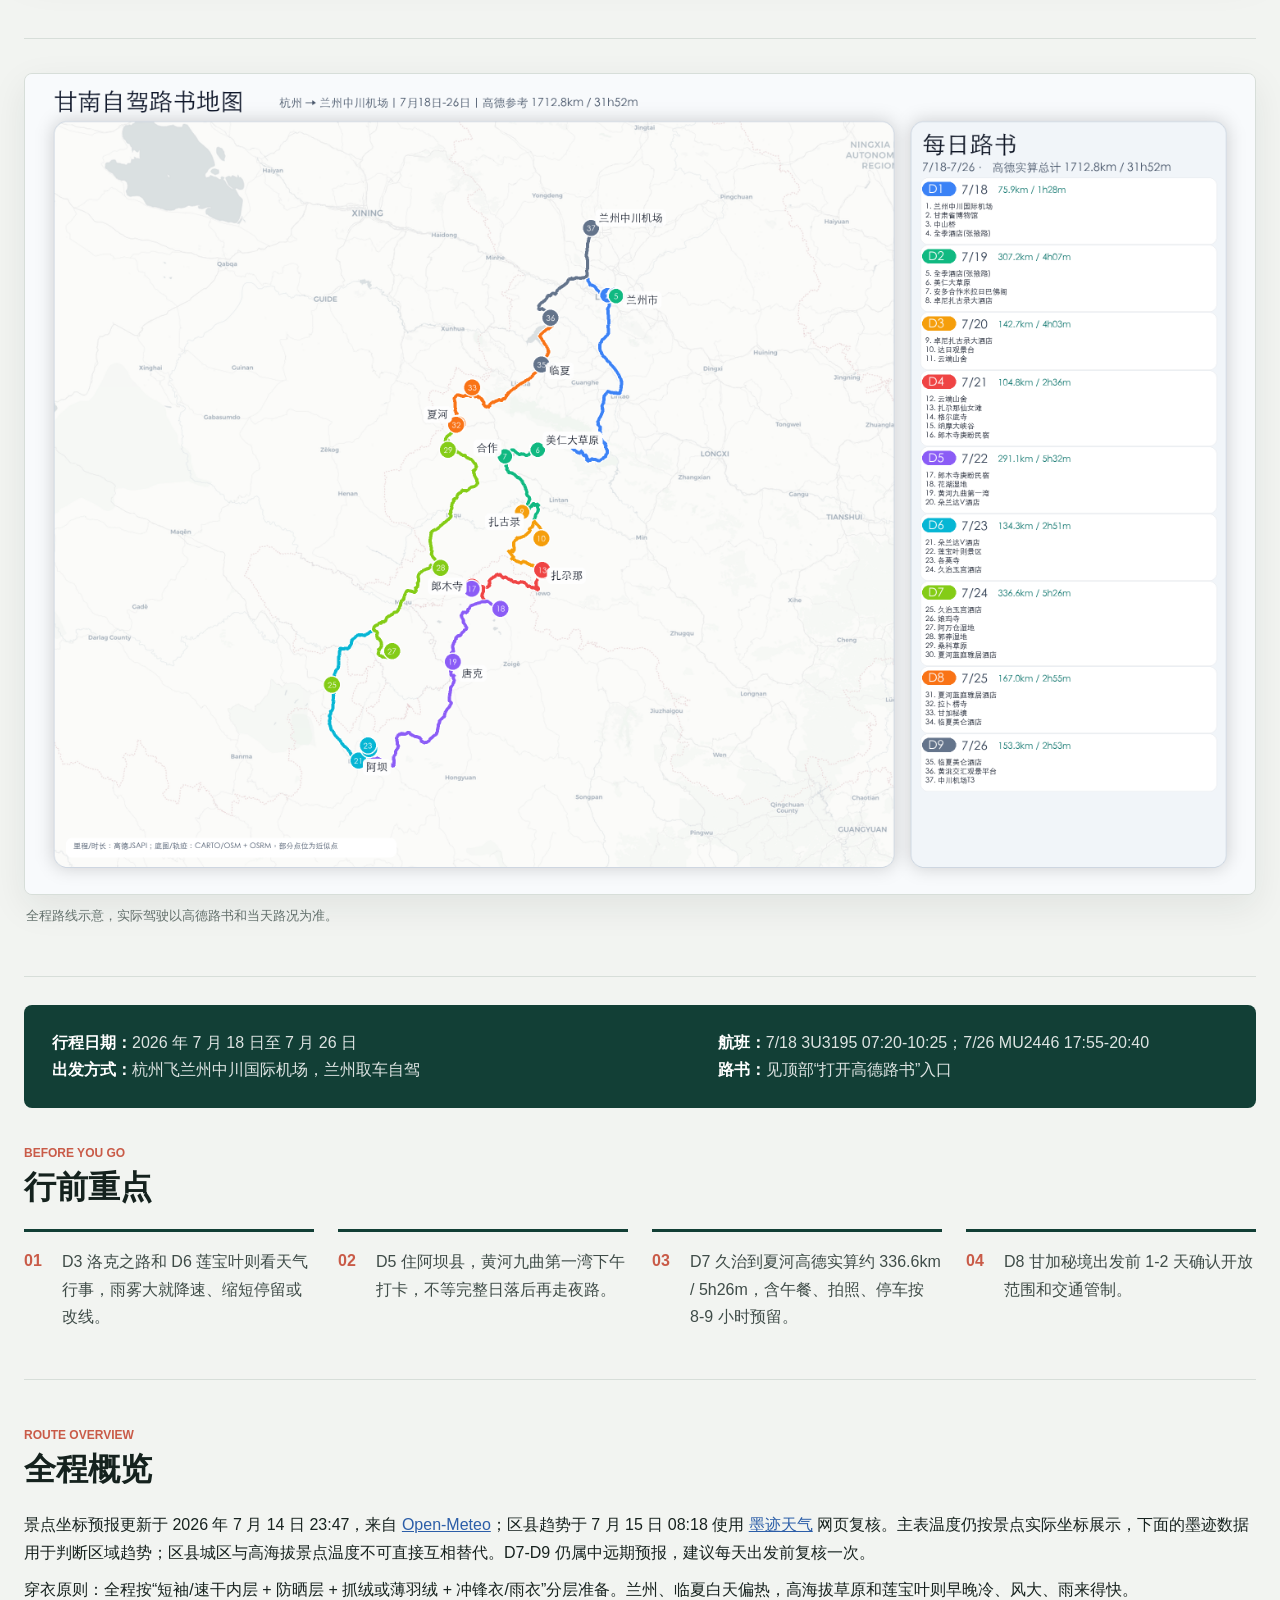
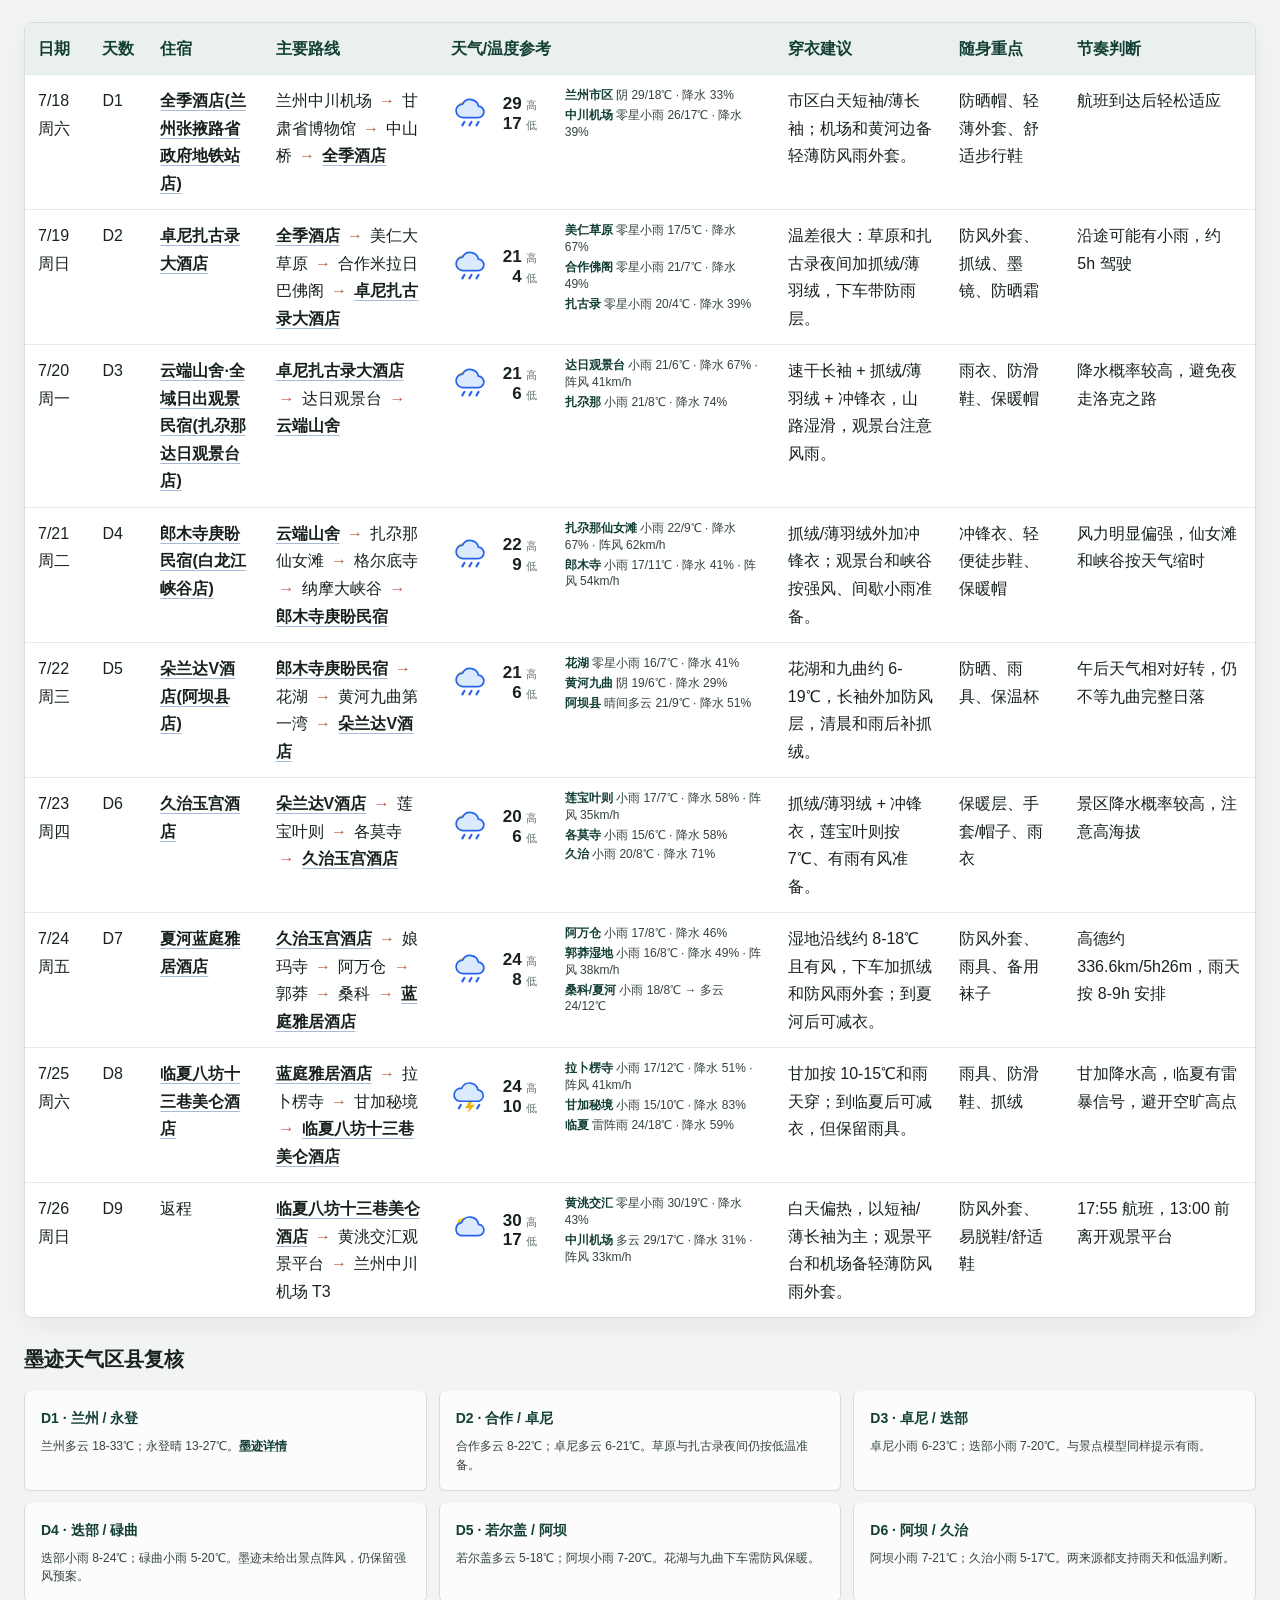
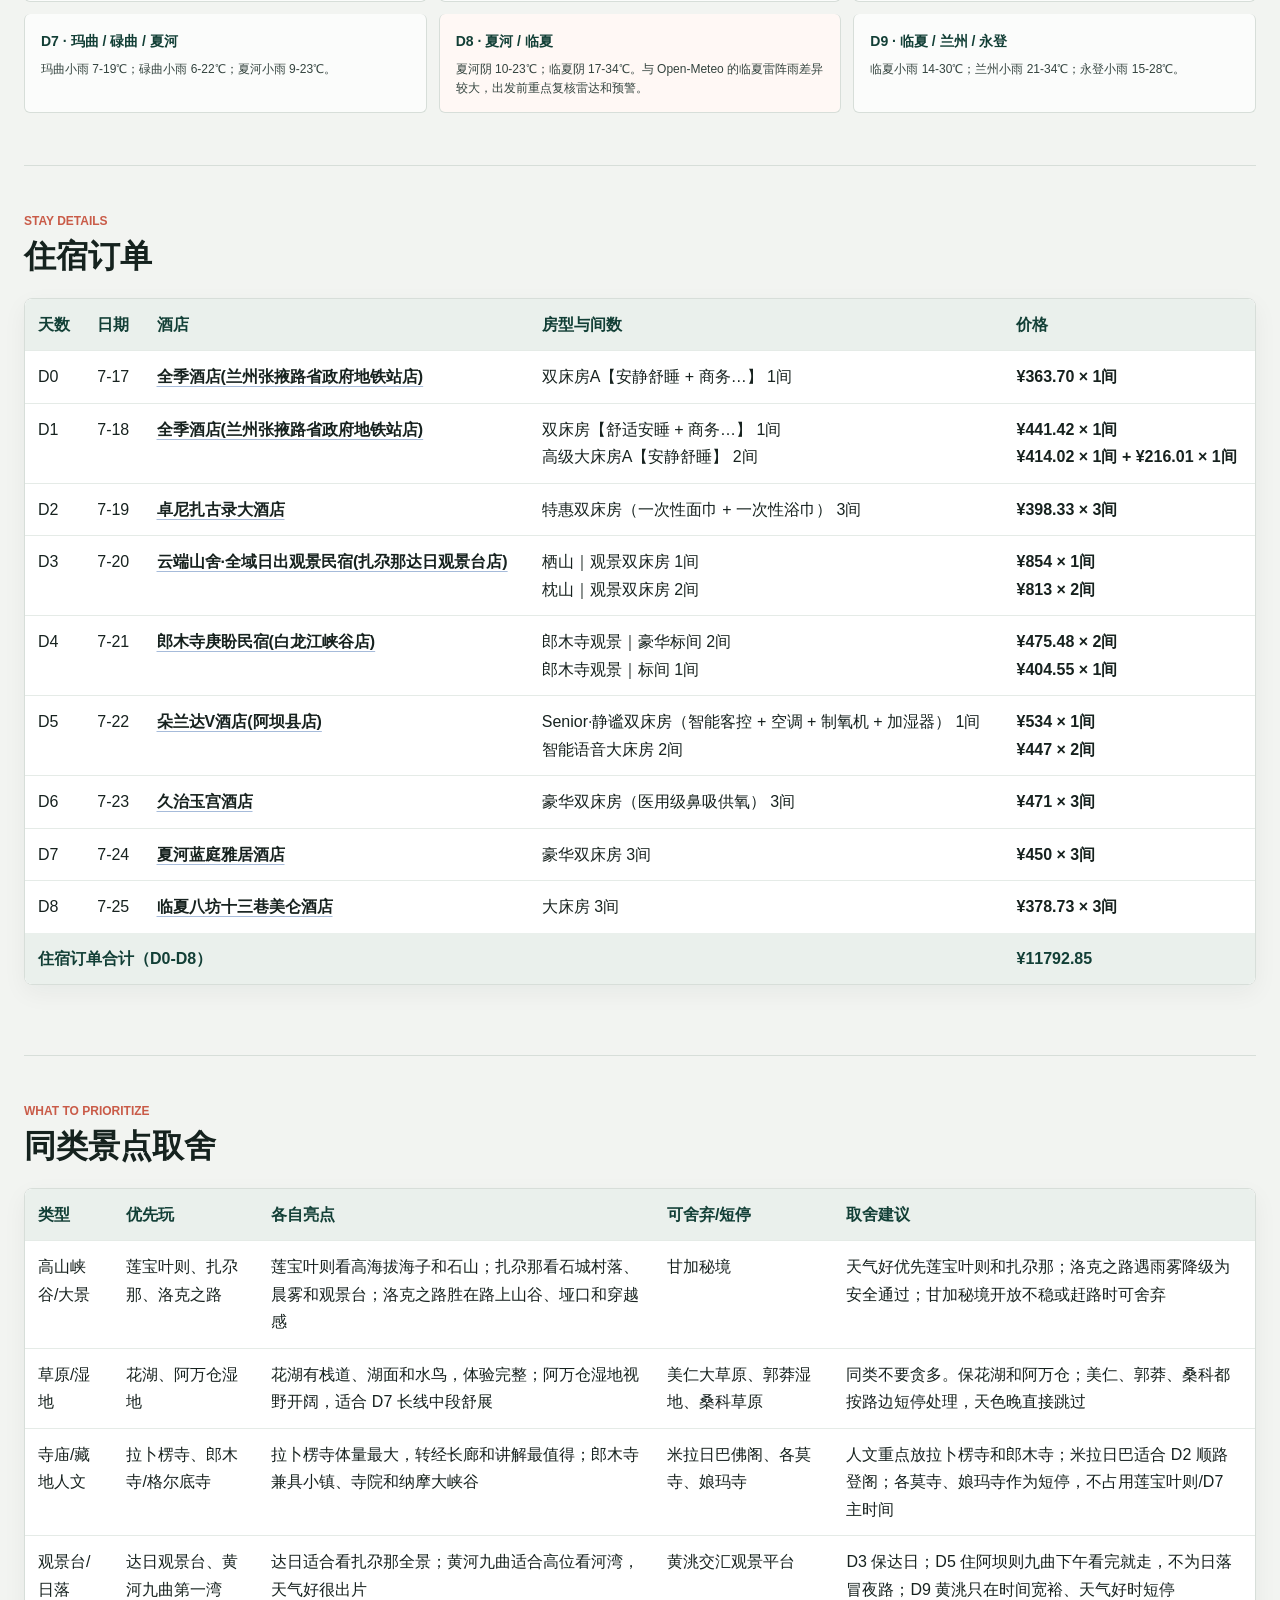
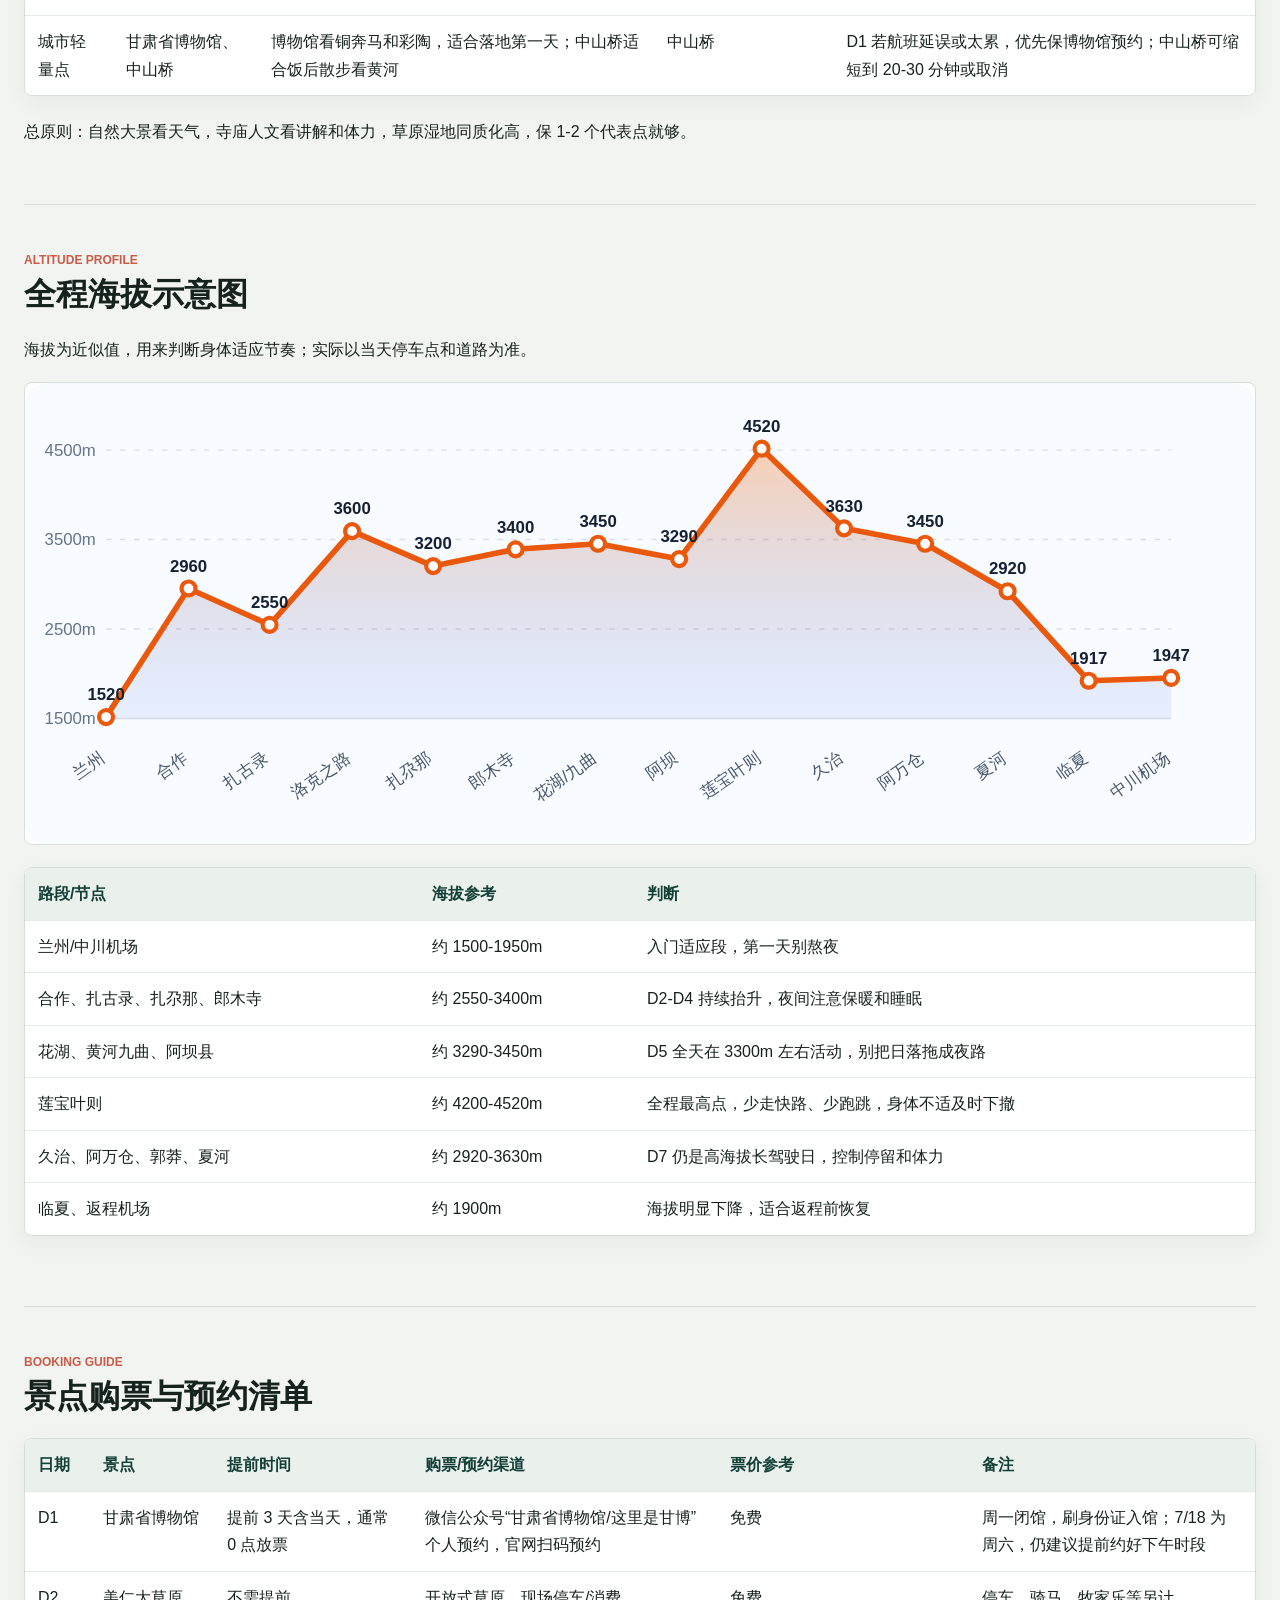
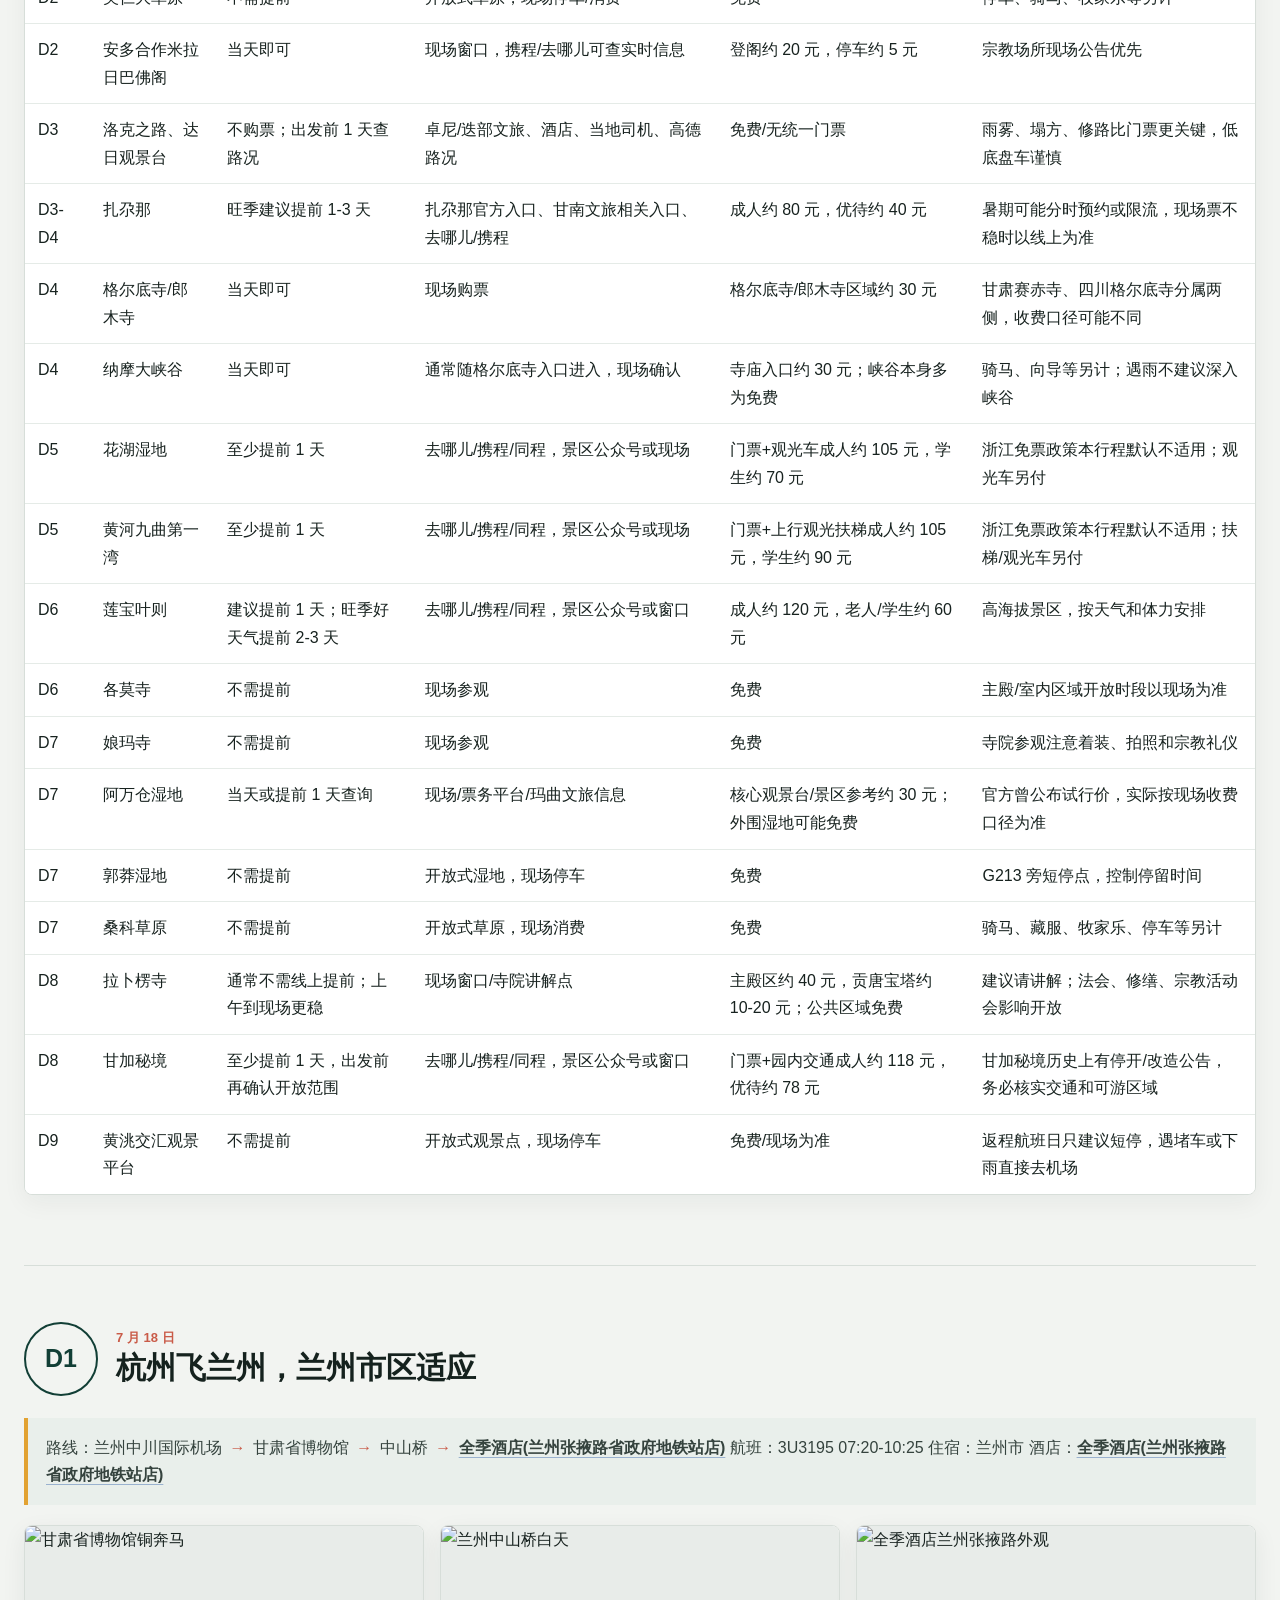
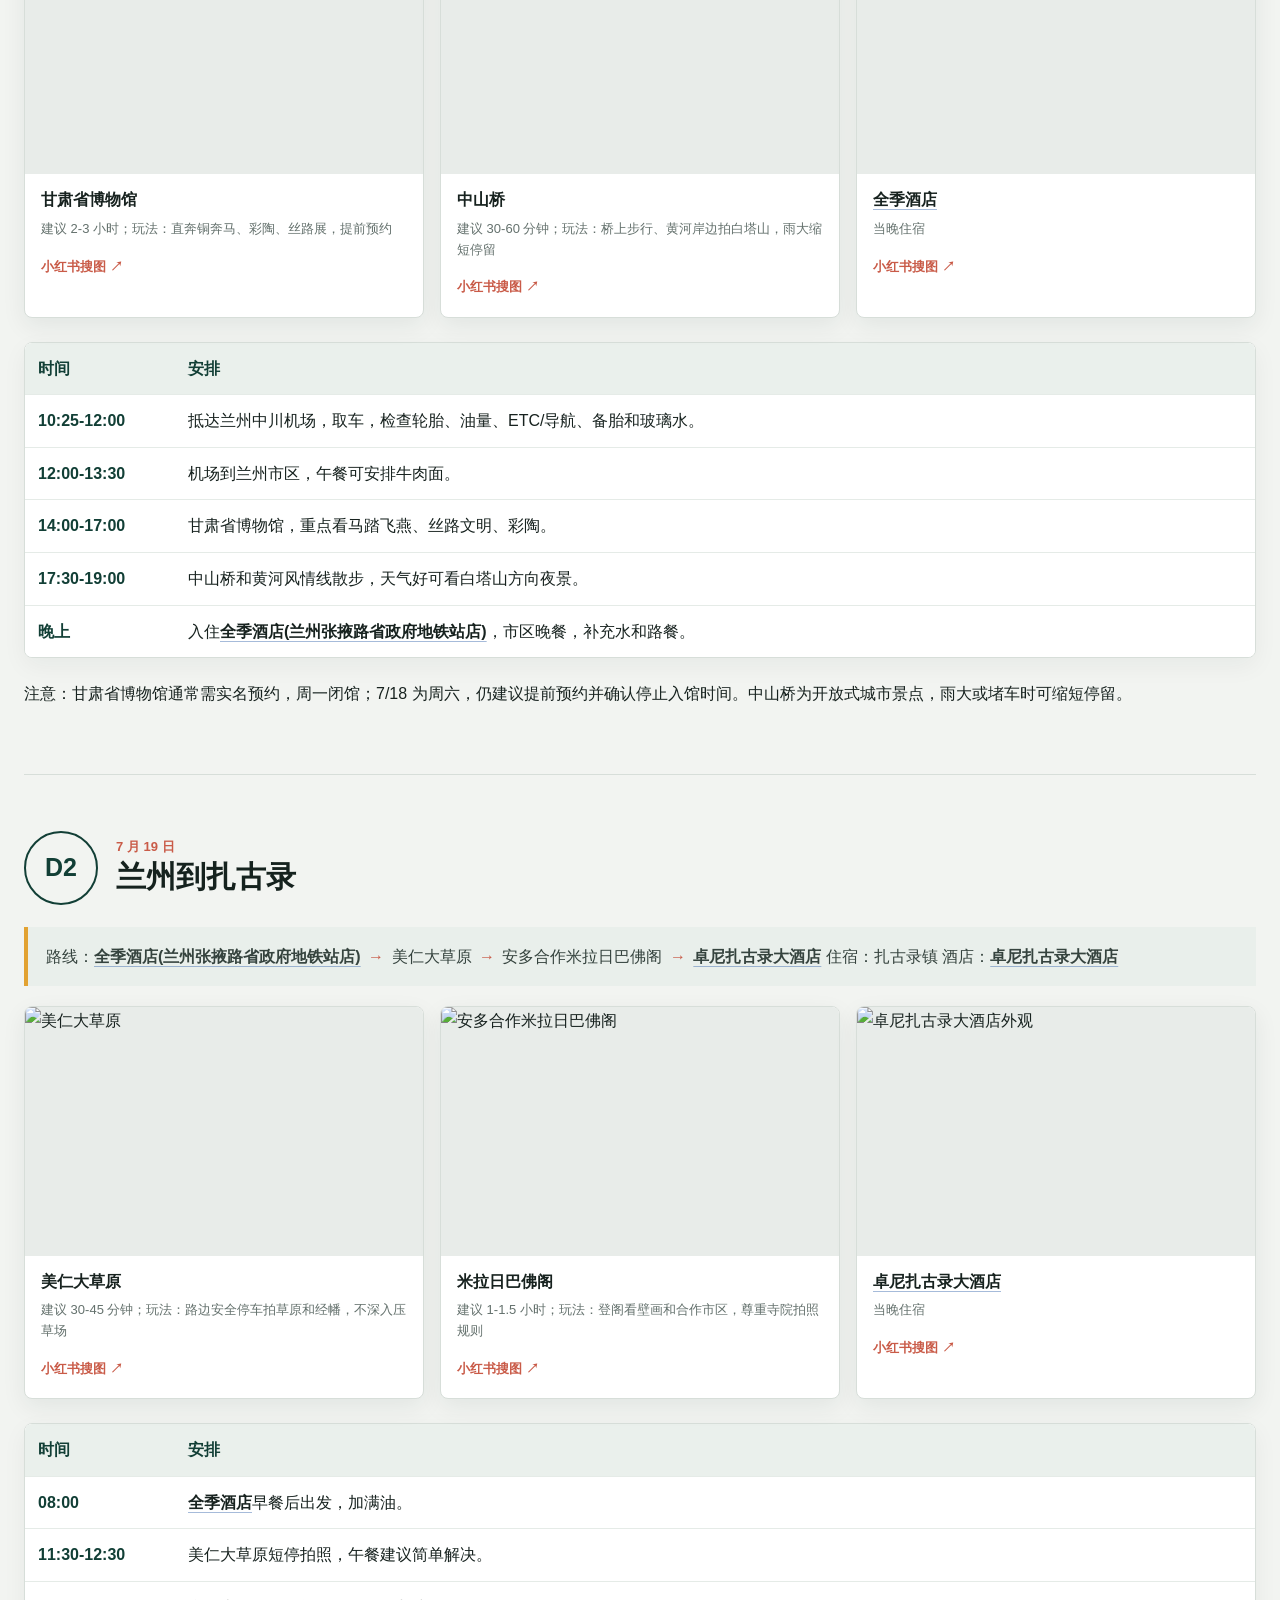
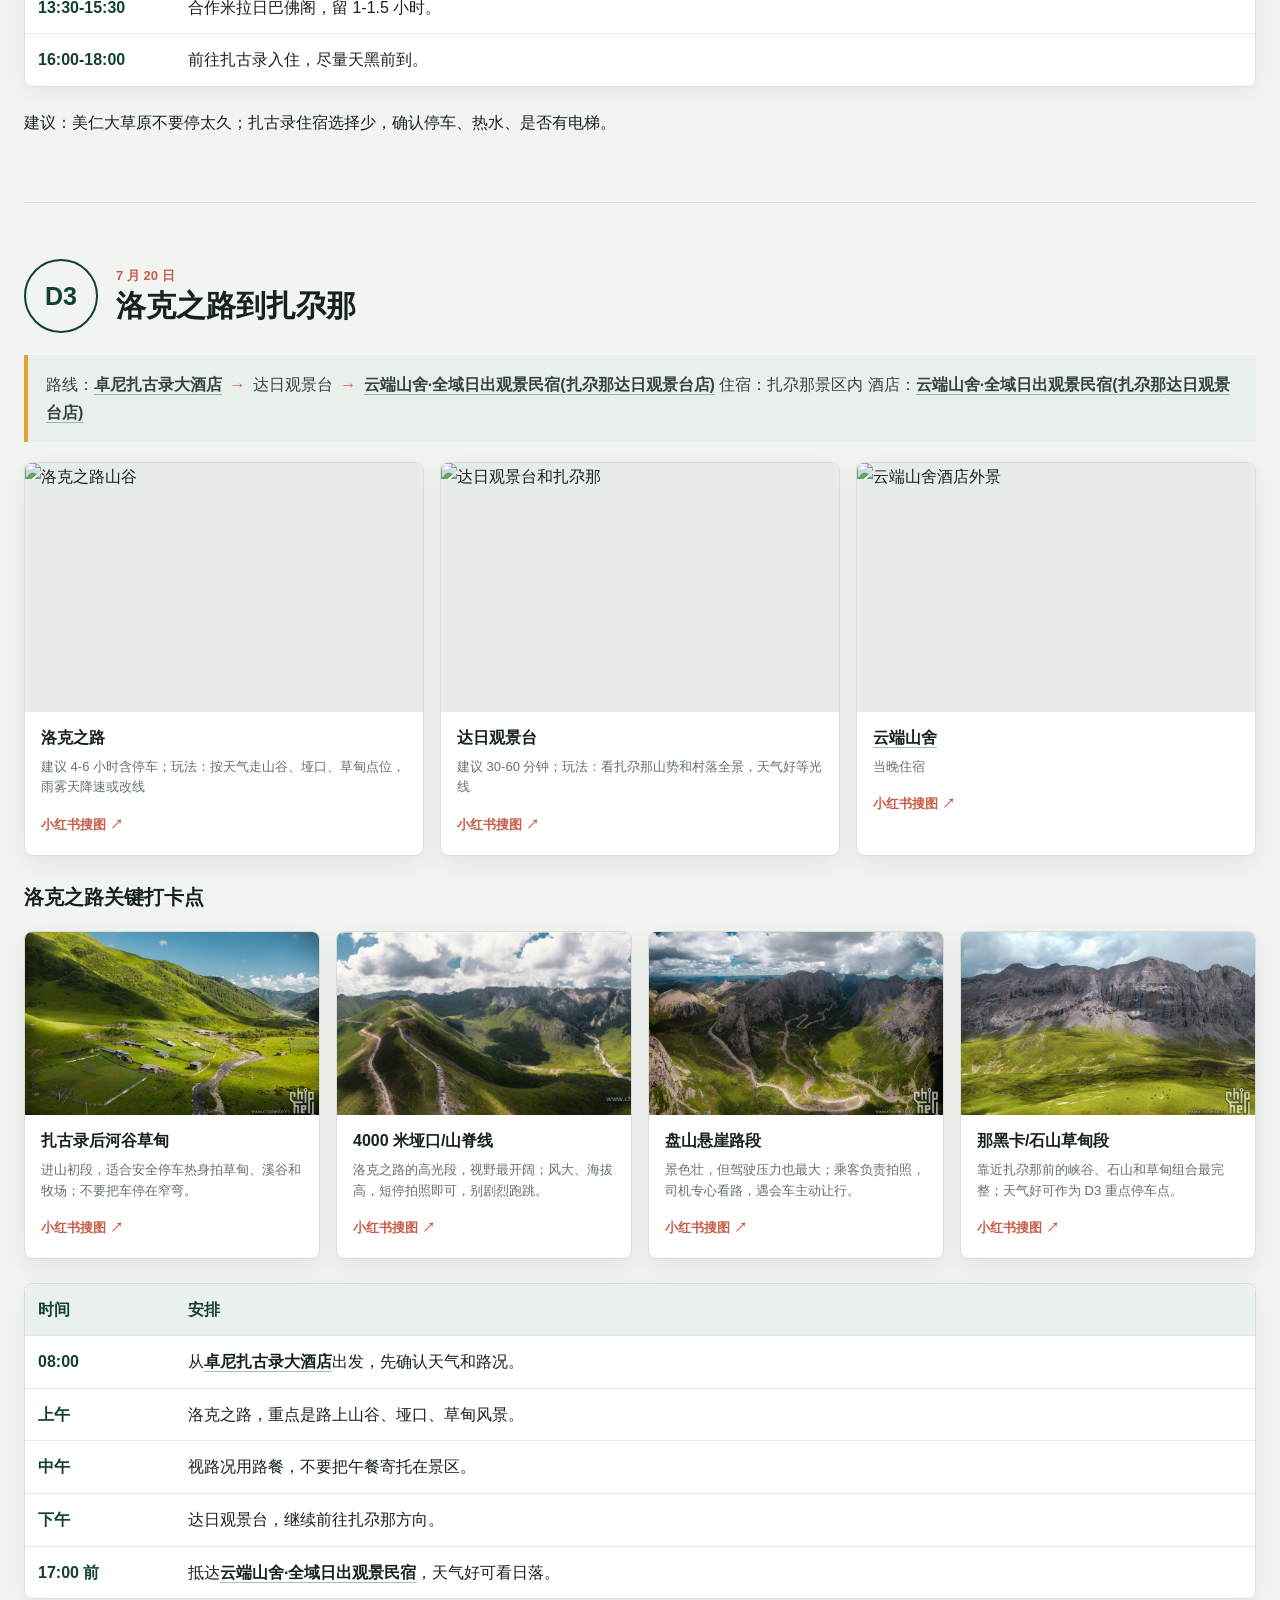
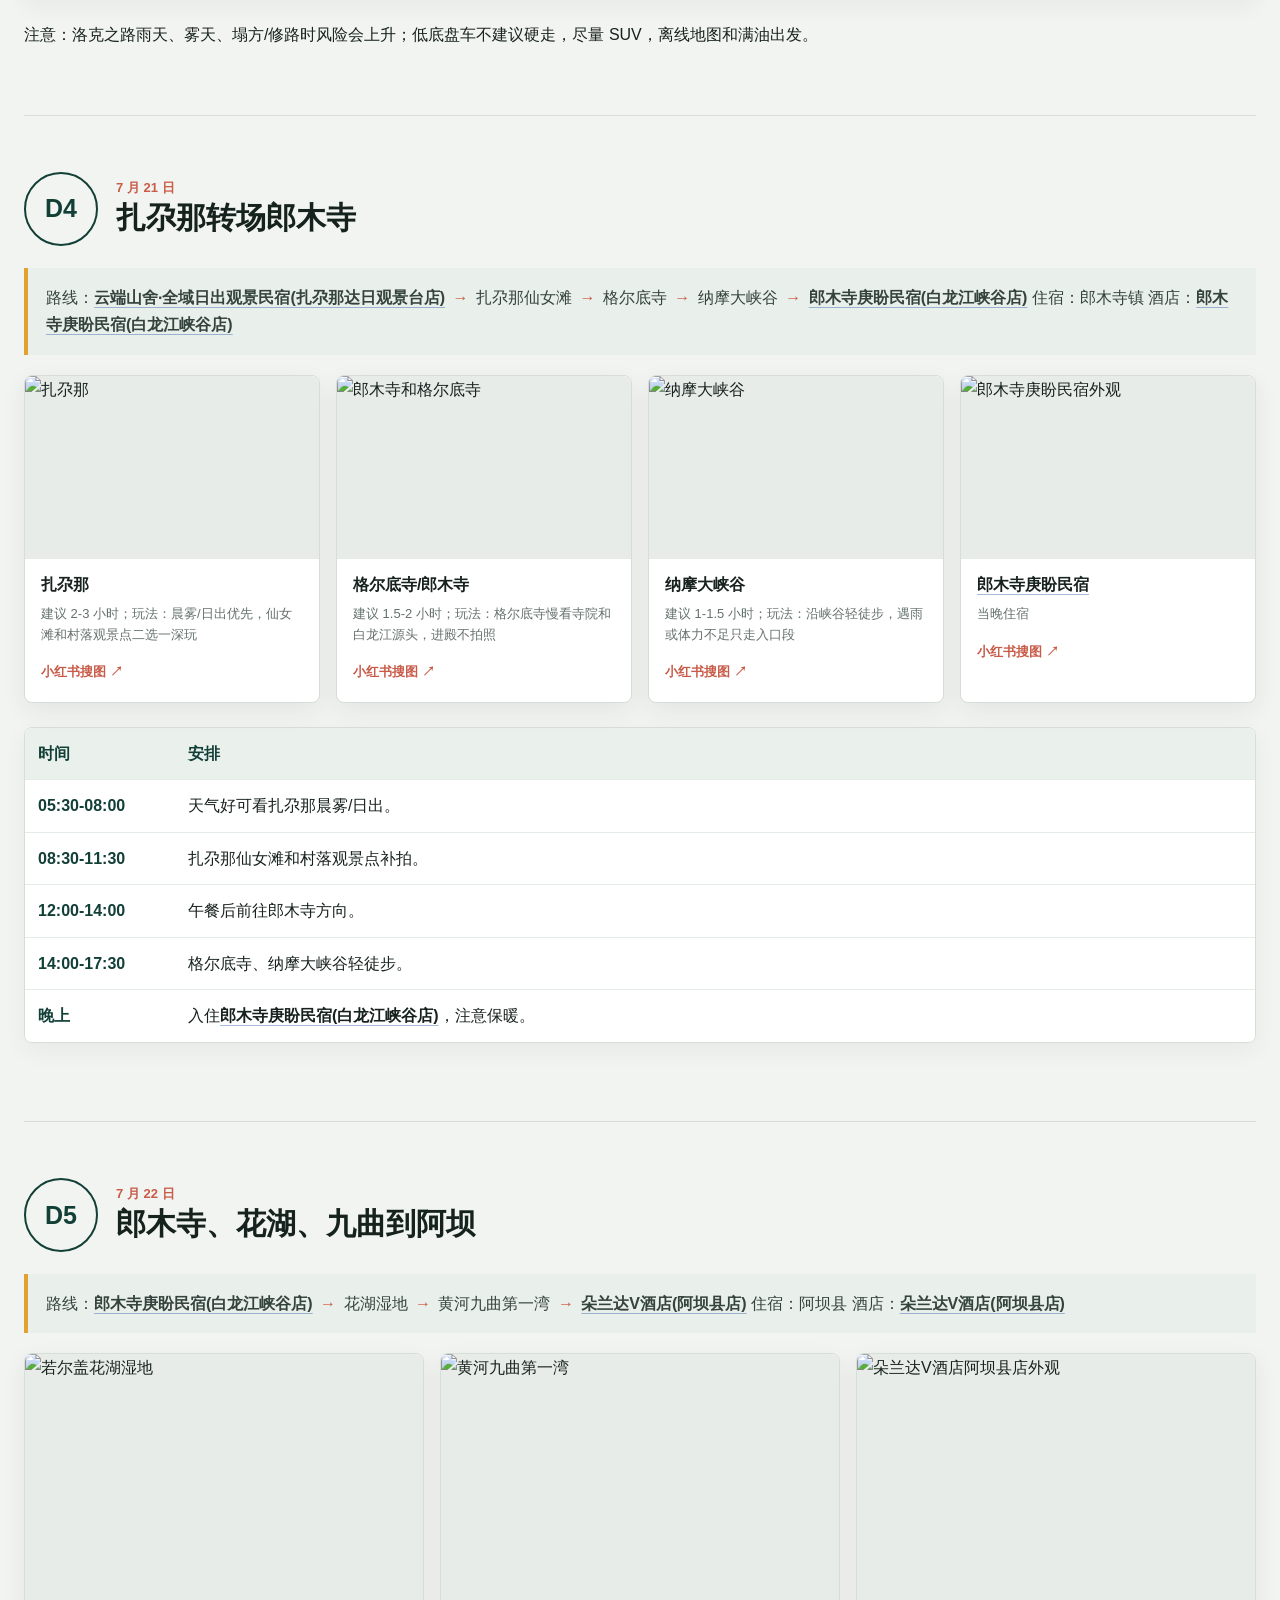
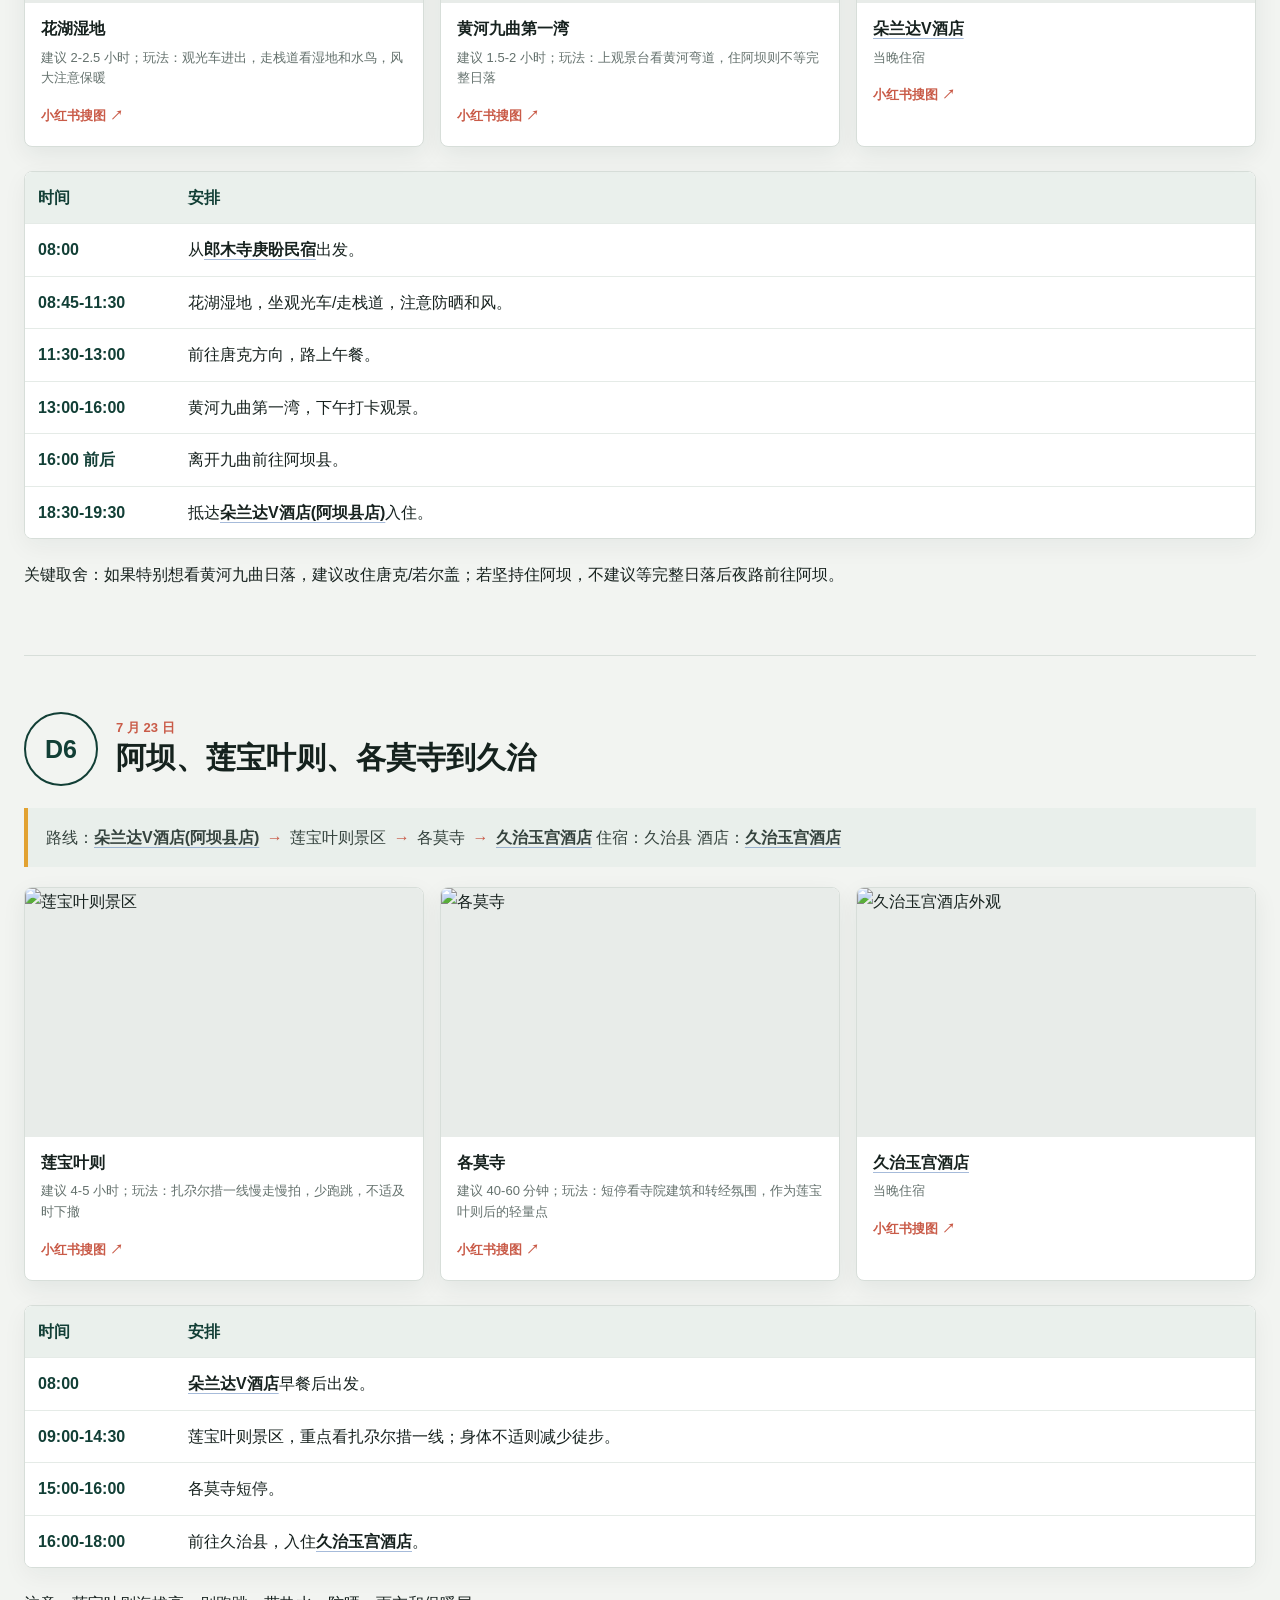
==== commit ab0601f5: "Add Moji weather cross-check" ====
--- a/gannan/gannan-guide.html
+++ b/gannan/gannan-guide.html
@@ -295,6 +295,12 @@
 .weather-note { display: grid; gap: 3px; color: #33433e; font-size: 12px; line-height: 1.4; }
 .weather-note span { display: block; }
 .weather-note b { color: var(--pine); font-weight: 900; }
+.weather-check-grid { display: grid; grid-template-columns: repeat(3, minmax(0, 1fr)); gap: 12px; margin: 18px 0 4px; }
+.weather-check { padding: 15px 16px; border: 1px solid var(--line); border-top: 3px solid var(--gold); border-radius: 6px; background: rgba(255,255,255,.72); }
+.weather-check strong { display: block; color: var(--pine); font-size: 14px; }
+.weather-check p { margin: 7px 0 0; color: #33433e; font-size: 12px; line-height: 1.55; }
+.weather-check a { color: var(--pine); font-weight: 800; text-decoration-color: rgba(27,79,67,.3); }
+.weather-check-alert { border-top-color: #b94b36; background: #fff8f5; }
 .elevation-wrap { overflow-x: auto; margin: 18px 0 22px; border: 1px solid var(--line); border-radius: var(--radius); background: var(--paper); }
 .elevation-wrap svg { width: 100%; min-width: 760px; height: auto; display: block; }
 .day-section { padding: 56px 0; }
@@ -412,6 +418,8 @@
   .weather-cell { grid-template-columns: 30px 54px minmax(0, 1fr); min-width: 0; gap: 7px; }
   .weather-icon { width: 30px; height: 30px; }
   .weather-note { font-size: 12px; }
+  .weather-check-grid { grid-template-columns: 1fr; gap: 9px; }
+  .weather-check { padding: 13px 14px; }
   .elevation-wrap { overflow: visible; }
   .elevation-wrap svg { min-width: 0; }
   .footer { font-size: 12px; }
@@ -434,7 +442,7 @@
 </ol>
 </section><section>
 <h2 id="overview">全程概览</h2>
-<p>天气更新于 2026 年 7 月 14 日 23:47，按路书中各景点实际坐标调用 <a href="https://open-meteo.com/en/docs" rel="noreferrer" target="_blank">Open-Meteo</a> 预报。气温为单点当日最高/最低，降水概率为单点日最大值；D7-D9 仍属中远期预报，建议每天出发前复核一次。</p>
+<p>景点坐标预报更新于 2026 年 7 月 14 日 23:47，来自 <a href="https://open-meteo.com/en/docs" rel="noreferrer" target="_blank">Open-Meteo</a>；区县趋势于 7 月 15 日 08:18 使用 <a href="https://tianqi.moji.com/" rel="noreferrer" target="_blank">墨迹天气</a> 网页复核。主表温度仍按景点实际坐标展示，下面的墨迹数据用于判断区域趋势；区县城区与高海拔景点温度不可直接互相替代。D7-D9 仍属中远期预报，建议每天出发前复核一次。</p>
 <p>穿衣原则：全程按“短袖/速干内层 + 防晒层 + 抓绒或薄羽绒 + 冲锋衣/雨衣”分层准备。兰州、临夏白天偏热，高海拔草原和莲宝叶则早晚冷、风大、雨来得快。</p>
 <svg aria-hidden="true" height="0" style="position:absolute;overflow:hidden" width="0"><defs>
 <symbol id="weather-rain" viewbox="0 0 48 48"><circle cx="17" cy="15" fill="#facc15" r="8"></circle><path d="M17 29h21a8 8 0 0 0 .8-16A12 12 0 0 0 16.4 10 9.5 9.5 0 0 0 17 29Z" fill="#dbeafe" stroke="#2563eb" stroke-linejoin="round" stroke-width="2.4"></path><path d="M19 35l-3 5M29 35l-3 5M39 35l-3 5" stroke="#2563eb" stroke-linecap="round" stroke-width="3"></path></symbol>
@@ -454,6 +462,18 @@
 <tr><td>7/25 周六</td><td>D8</td><td><a class="hotel-link" href="https://m.ctrip.com/html5/hotel/hoteldetail/127225302.html" rel="noreferrer" target="_blank">临夏八坊十三巷美仑酒店</a></td><td><a class="hotel-link" href="https://m.ctrip.com/html5/hotel/hoteldetail/130838449.html" rel="noreferrer" target="_blank">蓝庭雅居酒店</a> <span class="arrow">→</span> 拉卜楞寺 <span class="arrow">→</span> 甘加秘境 <span class="arrow">→</span> <a class="hotel-link" href="https://m.ctrip.com/html5/hotel/hoteldetail/127225302.html" rel="noreferrer" target="_blank">临夏八坊十三巷美仑酒店</a></td><td><div class="weather-cell"><svg aria-label="甘加小雨，临夏可能有雷阵雨" class="weather-icon"><use href="#weather-storm"></use></svg><div class="weather-temp"><span><b>24</b><small>高</small></span><span><b>10</b><small>低</small></span></div><span class="weather-note"><span><b>拉卜楞寺</b> 小雨 17/12℃ · 降水 51% · 阵风 41km/h</span><span><b>甘加秘境</b> 小雨 15/10℃ · 降水 83%</span><span><b>临夏</b> 雷阵雨 24/18℃ · 降水 59%</span></span></div></td><td>甘加按 10-15℃和雨天穿；到临夏后可减衣，但保留雨具。</td><td>雨具、防滑鞋、抓绒</td><td>甘加降水高，临夏有雷暴信号，避开空旷高点</td></tr>
 <tr><td>7/26 周日</td><td>D9</td><td>返程</td><td><a class="hotel-link" href="https://m.ctrip.com/html5/hotel/hoteldetail/127225302.html" rel="noreferrer" target="_blank">临夏八坊十三巷美仑酒店</a> <span class="arrow">→</span> 黄洮交汇观景平台 <span class="arrow">→</span> 兰州中川机场 T3</td><td><div class="weather-cell"><svg aria-label="零星小雨转多云" class="weather-icon"><use href="#weather-cloud"></use></svg><div class="weather-temp"><span><b>30</b><small>高</small></span><span><b>17</b><small>低</small></span></div><span class="weather-note"><span><b>黄洮交汇</b> 零星小雨 30/19℃ · 降水 43%</span><span><b>中川机场</b> 多云 29/17℃ · 降水 31% · 阵风 33km/h</span></span></div></td><td>白天偏热，以短袖/薄长袖为主；观景平台和机场备轻薄防风雨外套。</td><td>防风外套、易脱鞋/舒适鞋</td><td>17:55 航班，13:00 前离开观景平台</td></tr>
 </tbody></table></div>
+<h3>墨迹天气区县复核</h3>
+<div class="weather-check-grid">
+<article class="weather-check"><strong>D1 · 兰州 / 永登</strong><p>兰州多云 18-33℃；永登晴 13-27℃。<a href="https://tianqi.moji.com/weather/china/gansu/lanzhou" rel="noreferrer" target="_blank">墨迹详情</a></p></article>
+<article class="weather-check"><strong>D2 · 合作 / 卓尼</strong><p>合作多云 8-22℃；卓尼多云 6-21℃。草原与扎古录夜间仍按低温准备。</p></article>
+<article class="weather-check"><strong>D3 · 卓尼 / 迭部</strong><p>卓尼小雨 6-23℃；迭部小雨 7-20℃。与景点模型同样提示有雨。</p></article>
+<article class="weather-check"><strong>D4 · 迭部 / 碌曲</strong><p>迭部小雨 8-24℃；碌曲小雨 5-20℃。墨迹未给出景点阵风，仍保留强风预案。</p></article>
+<article class="weather-check"><strong>D5 · 若尔盖 / 阿坝</strong><p>若尔盖多云 5-18℃；阿坝小雨 7-20℃。花湖与九曲下车需防风保暖。</p></article>
+<article class="weather-check"><strong>D6 · 阿坝 / 久治</strong><p>阿坝小雨 7-21℃；久治小雨 5-17℃。两来源都支持雨天和低温判断。</p></article>
+<article class="weather-check"><strong>D7 · 玛曲 / 碌曲 / 夏河</strong><p>玛曲小雨 7-19℃；碌曲小雨 6-22℃；夏河小雨 9-23℃。</p></article>
+<article class="weather-check weather-check-alert"><strong>D8 · 夏河 / 临夏</strong><p>夏河阴 10-23℃；临夏阴 17-34℃。与 Open-Meteo 的临夏雷阵雨差异较大，出发前重点复核雷达和预警。</p></article>
+<article class="weather-check"><strong>D9 · 临夏 / 兰州 / 永登</strong><p>临夏小雨 14-30℃；兰州小雨 21-34℃；永登小雨 15-28℃。</p></article>
+</div>
 </section><section>
 <h2 id="hotel-orders">住宿订单</h2>
 <div class="table-wrap"><table class="hotel-order-table">
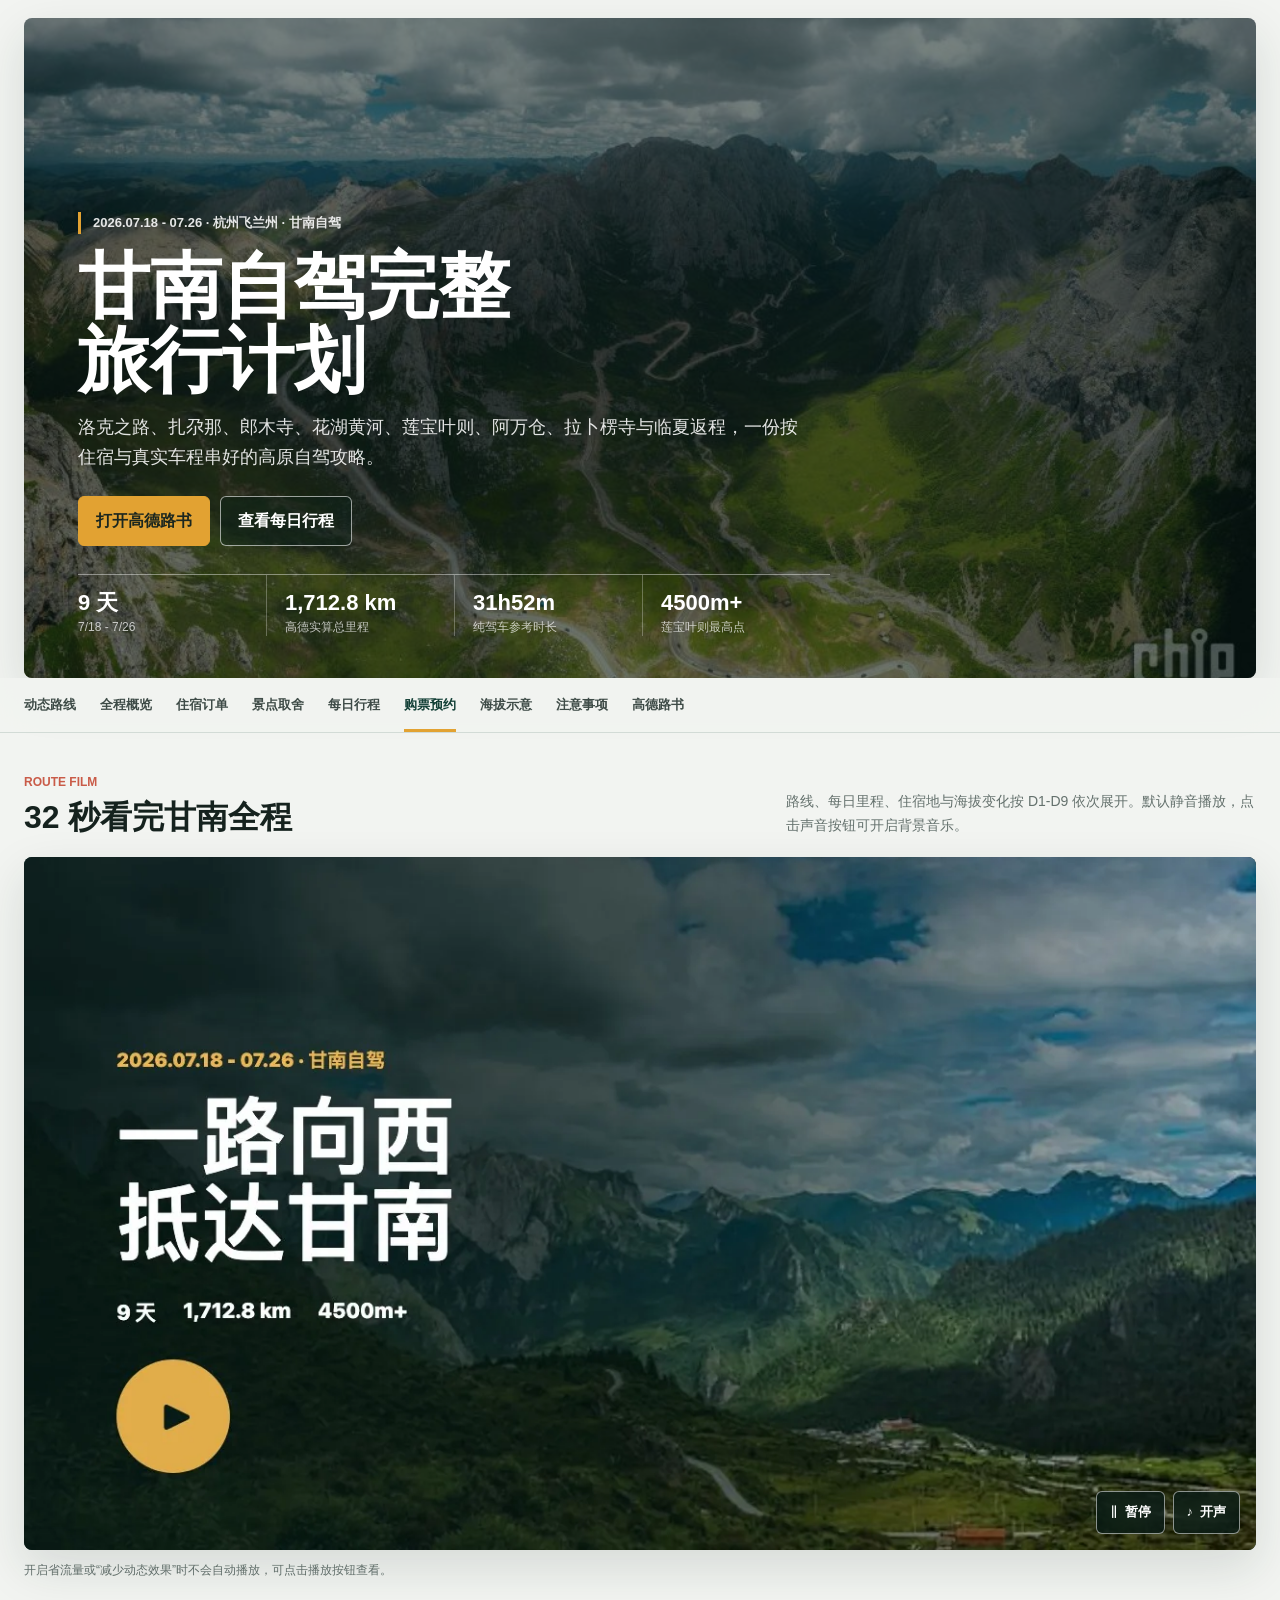
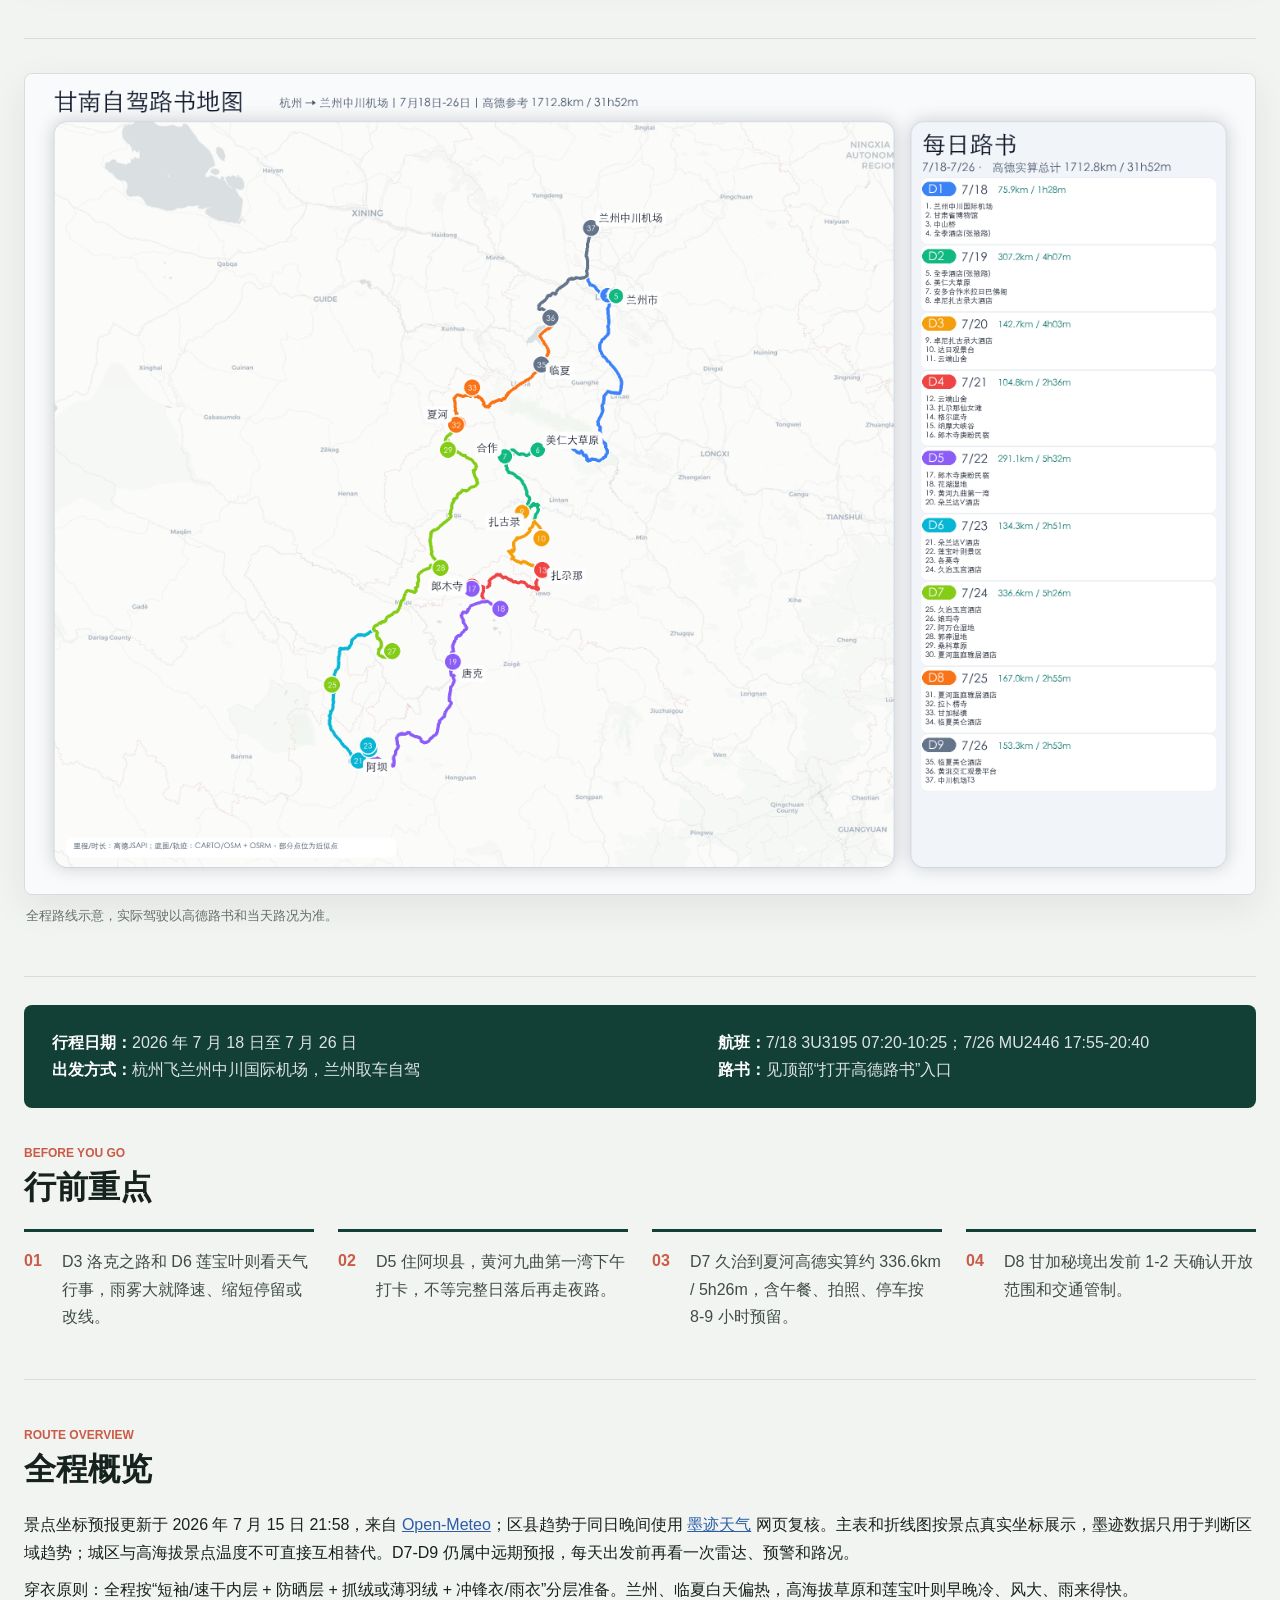
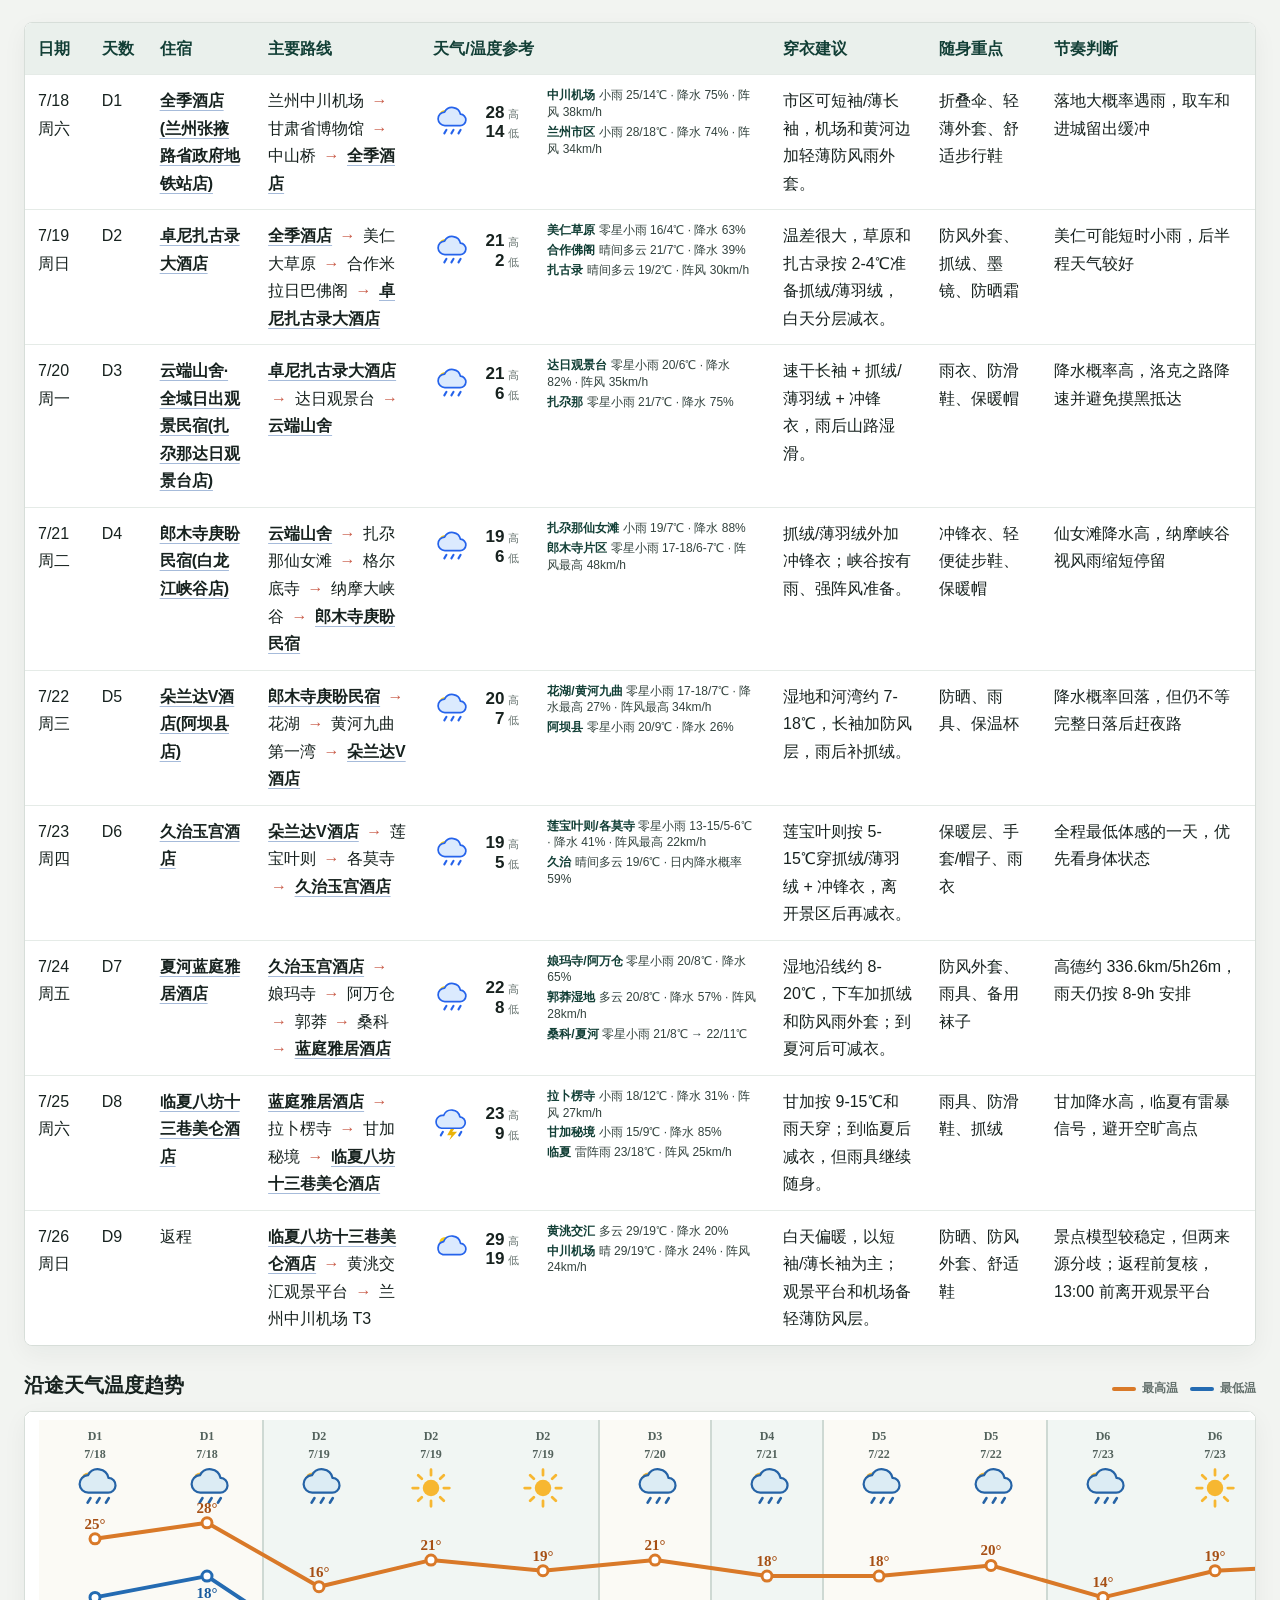
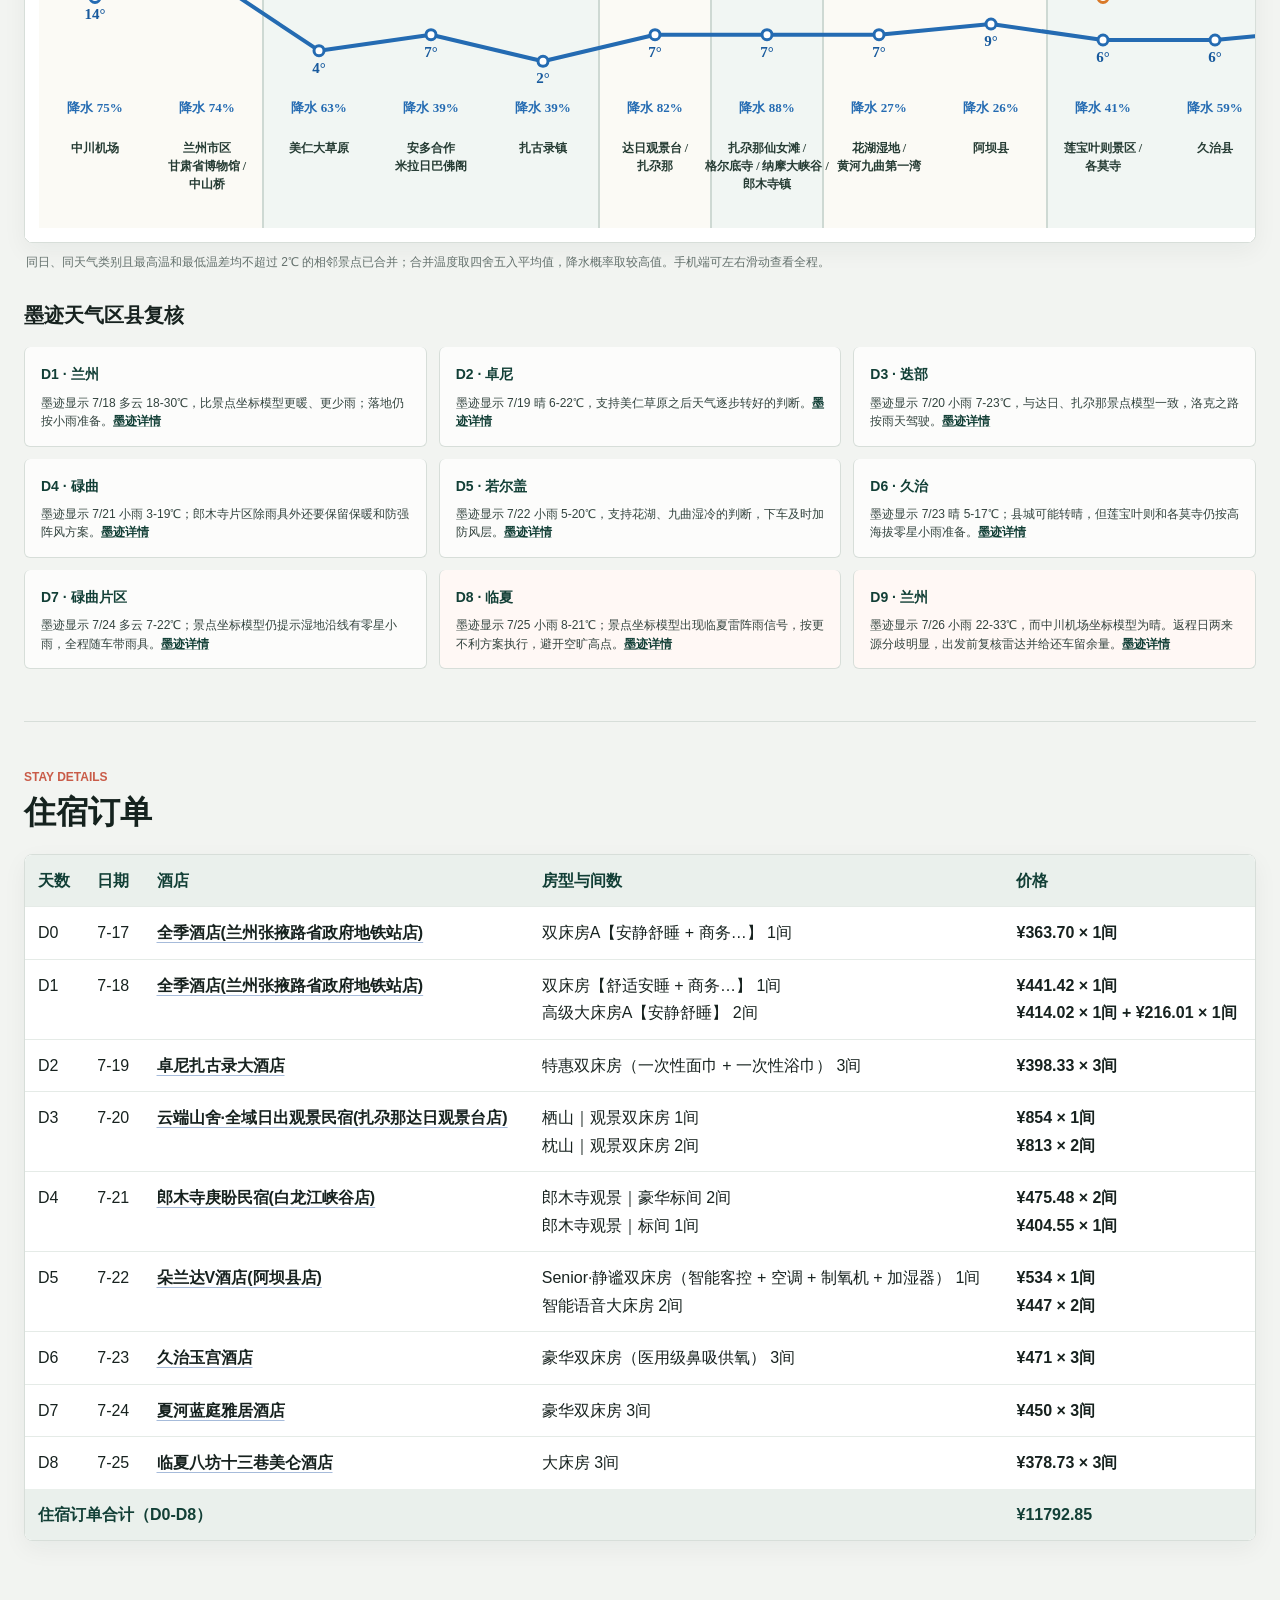
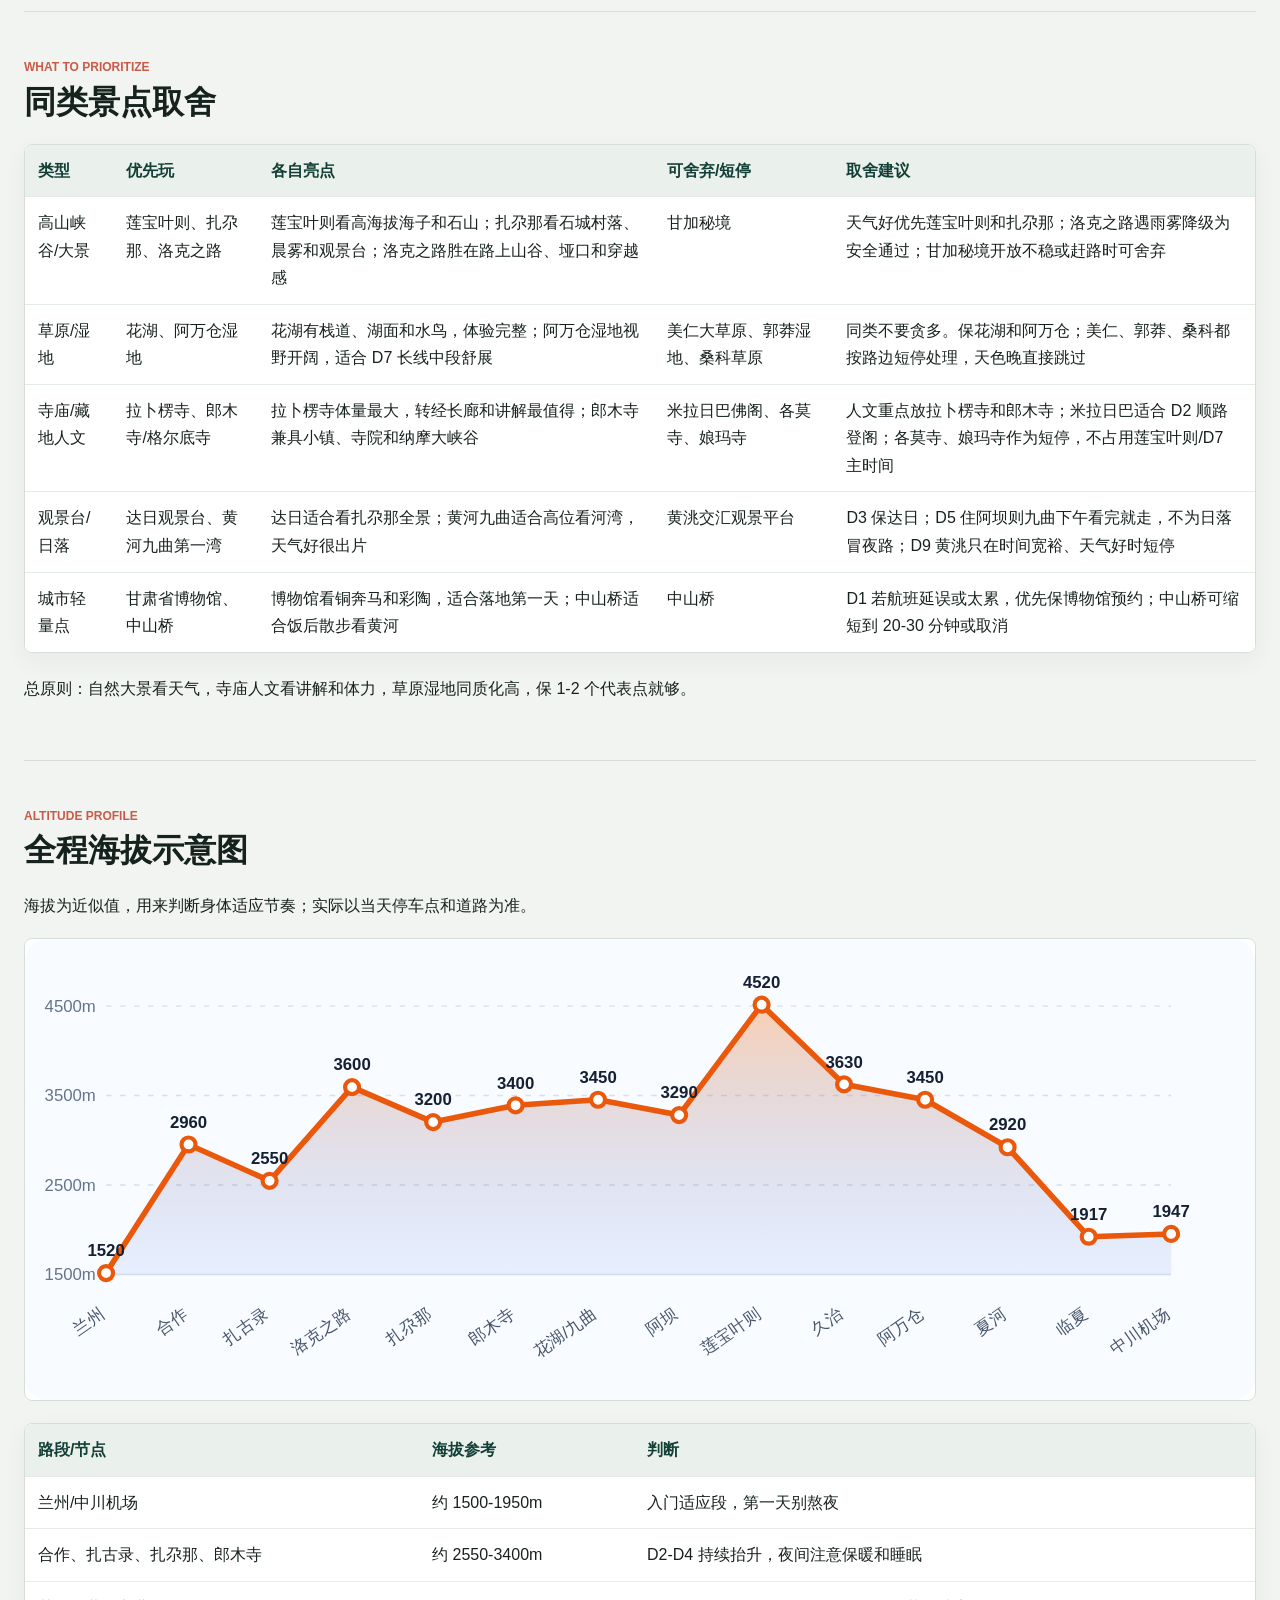
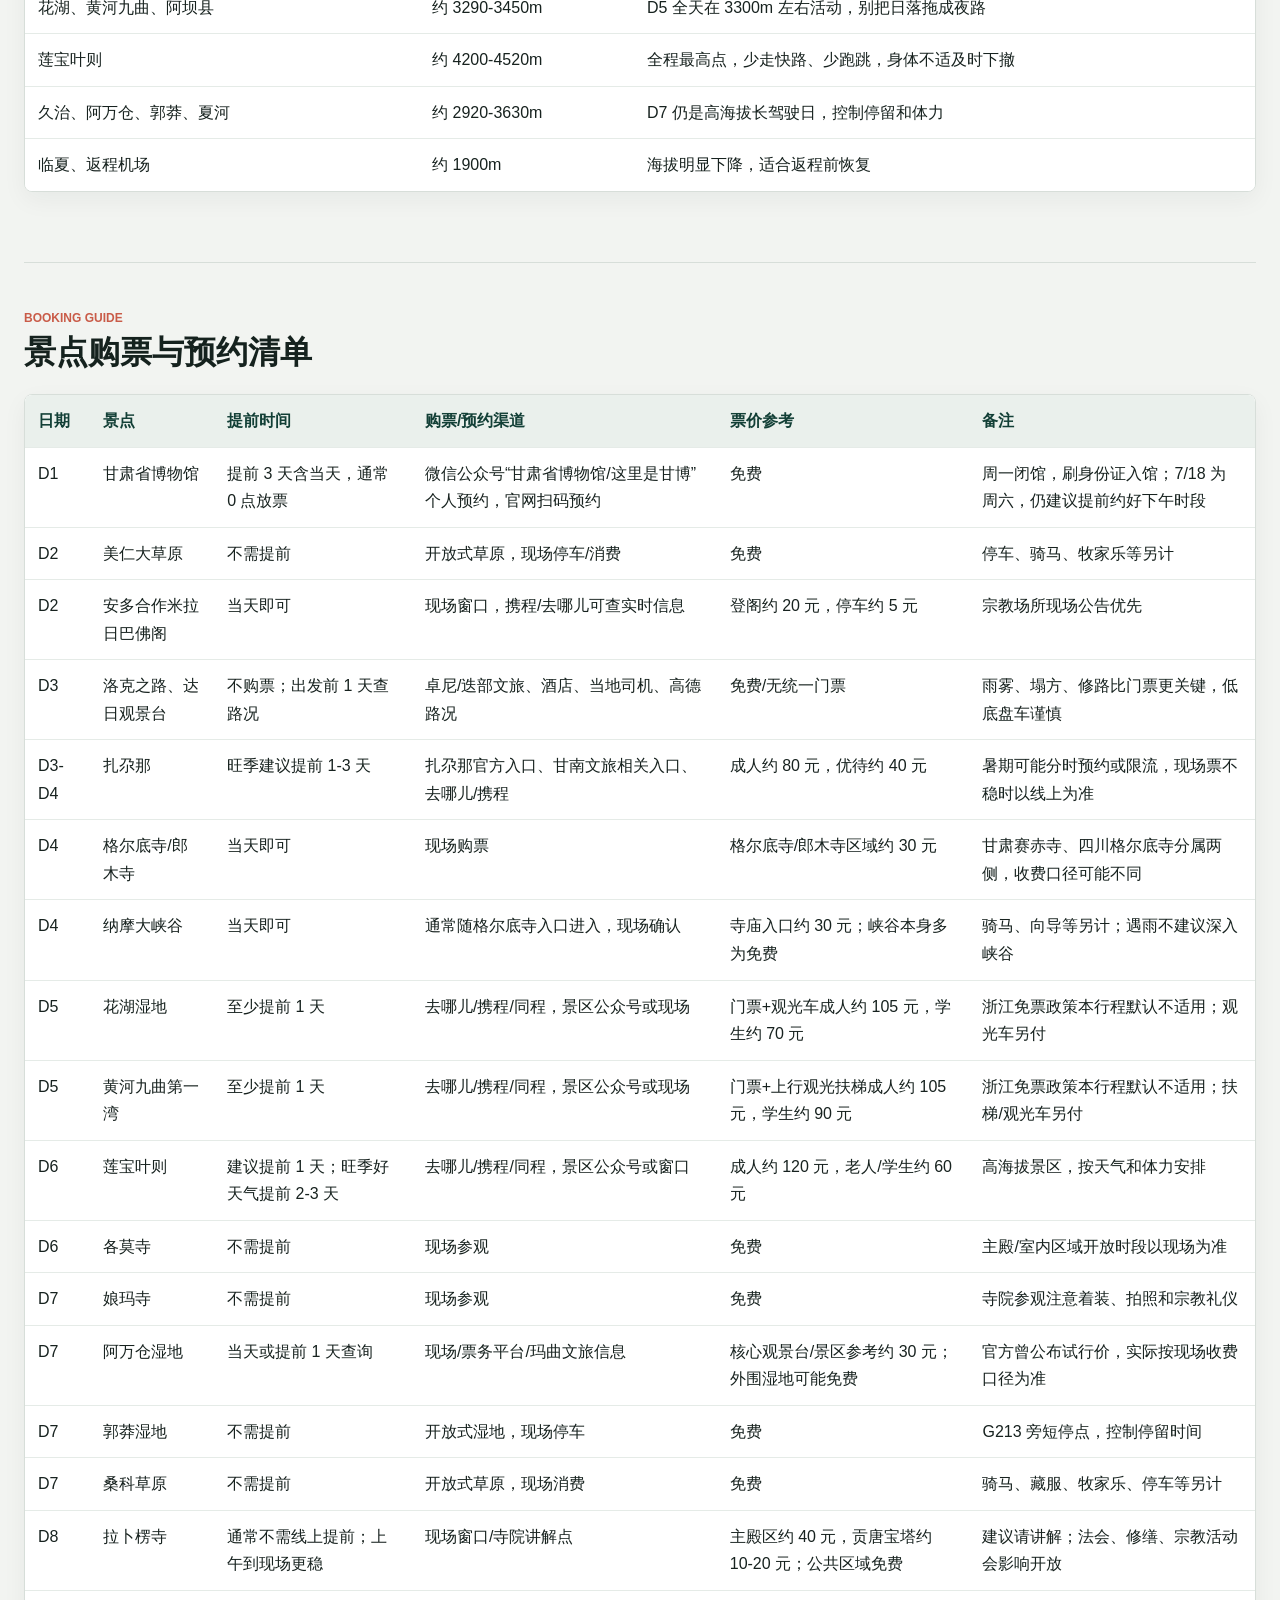
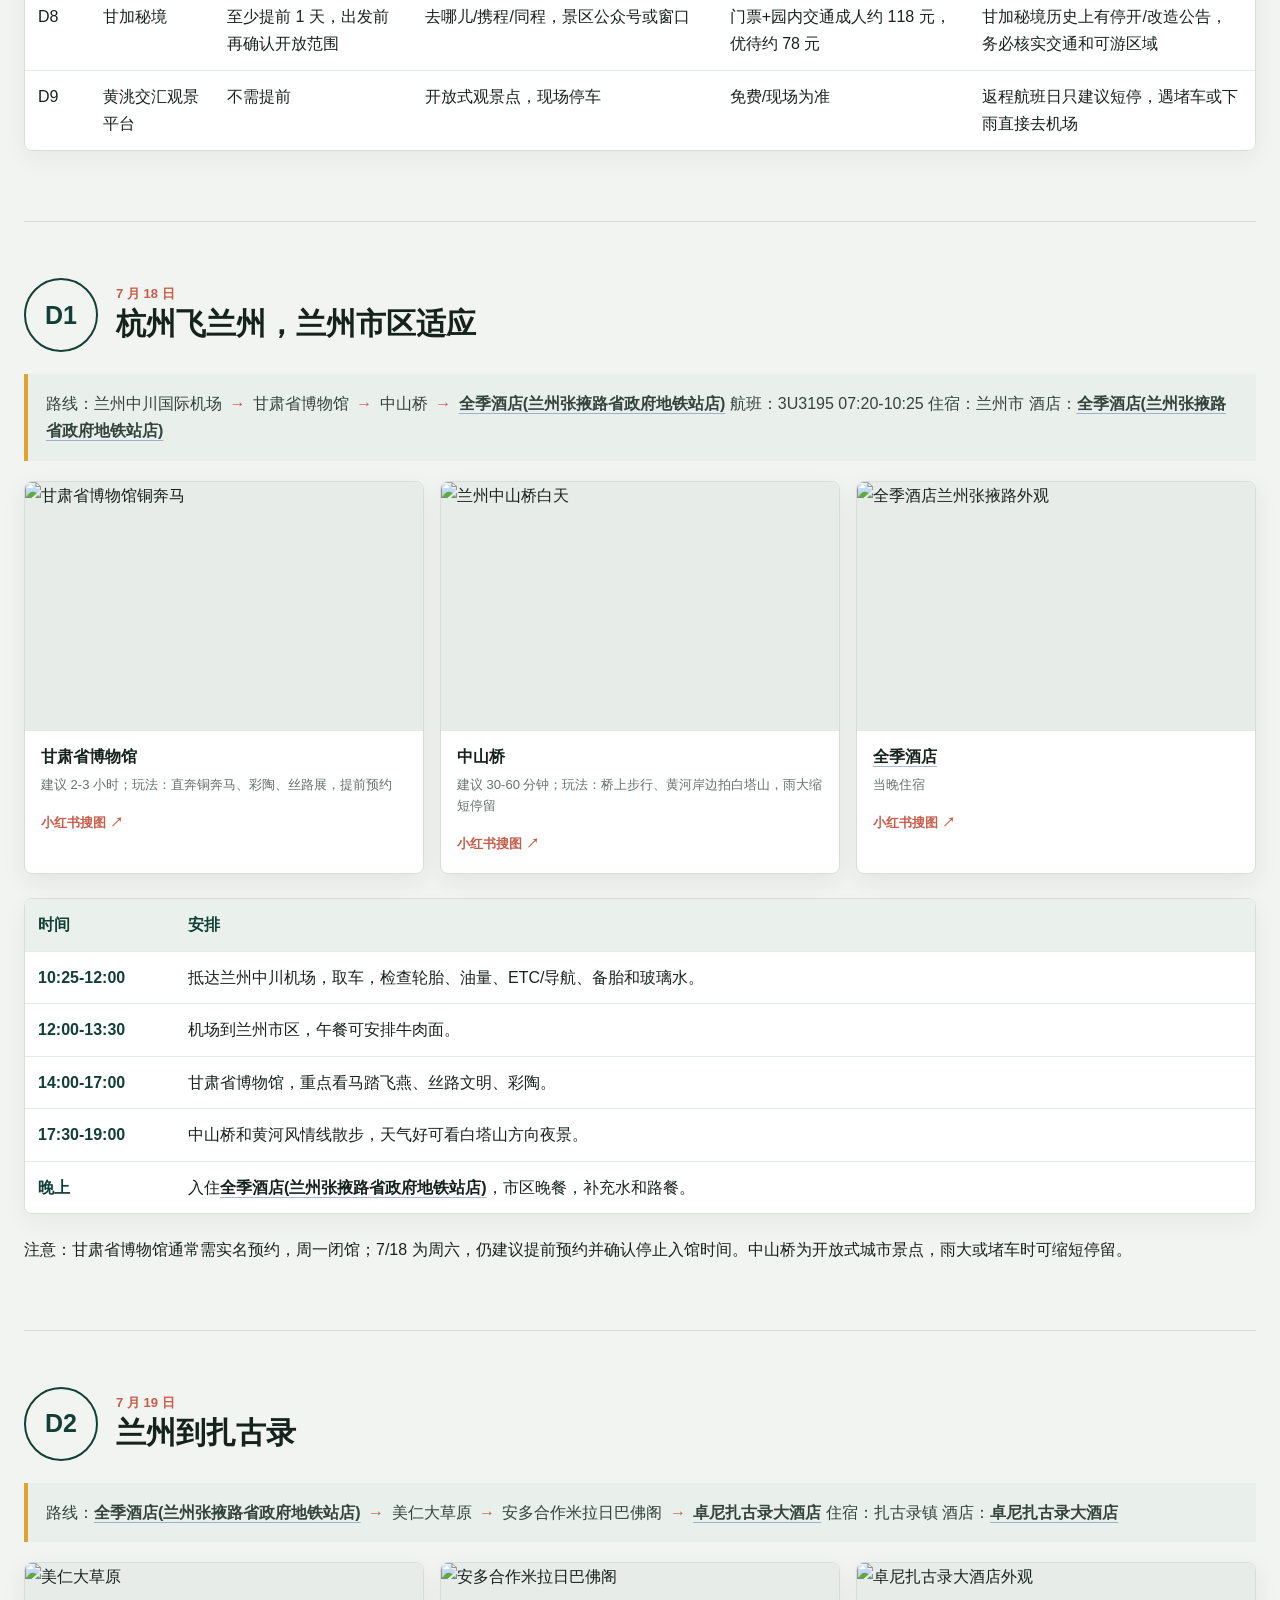
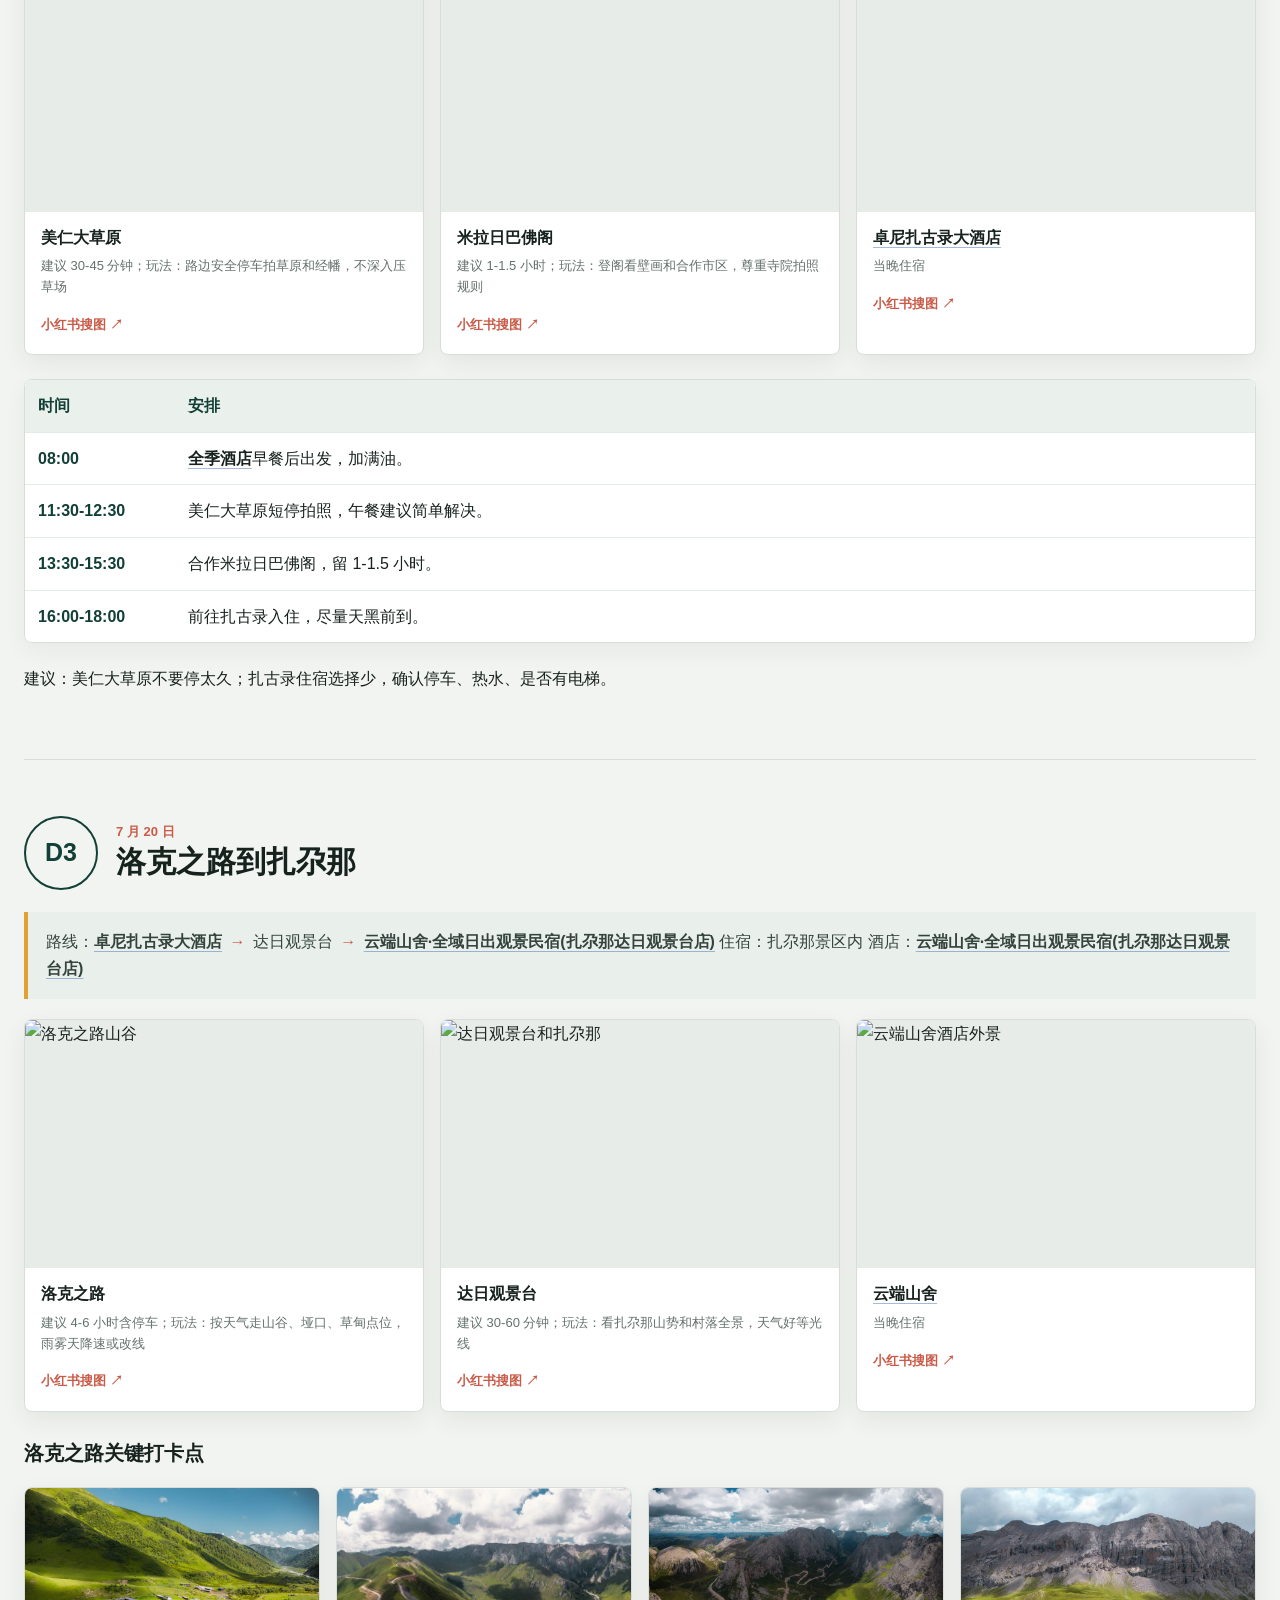
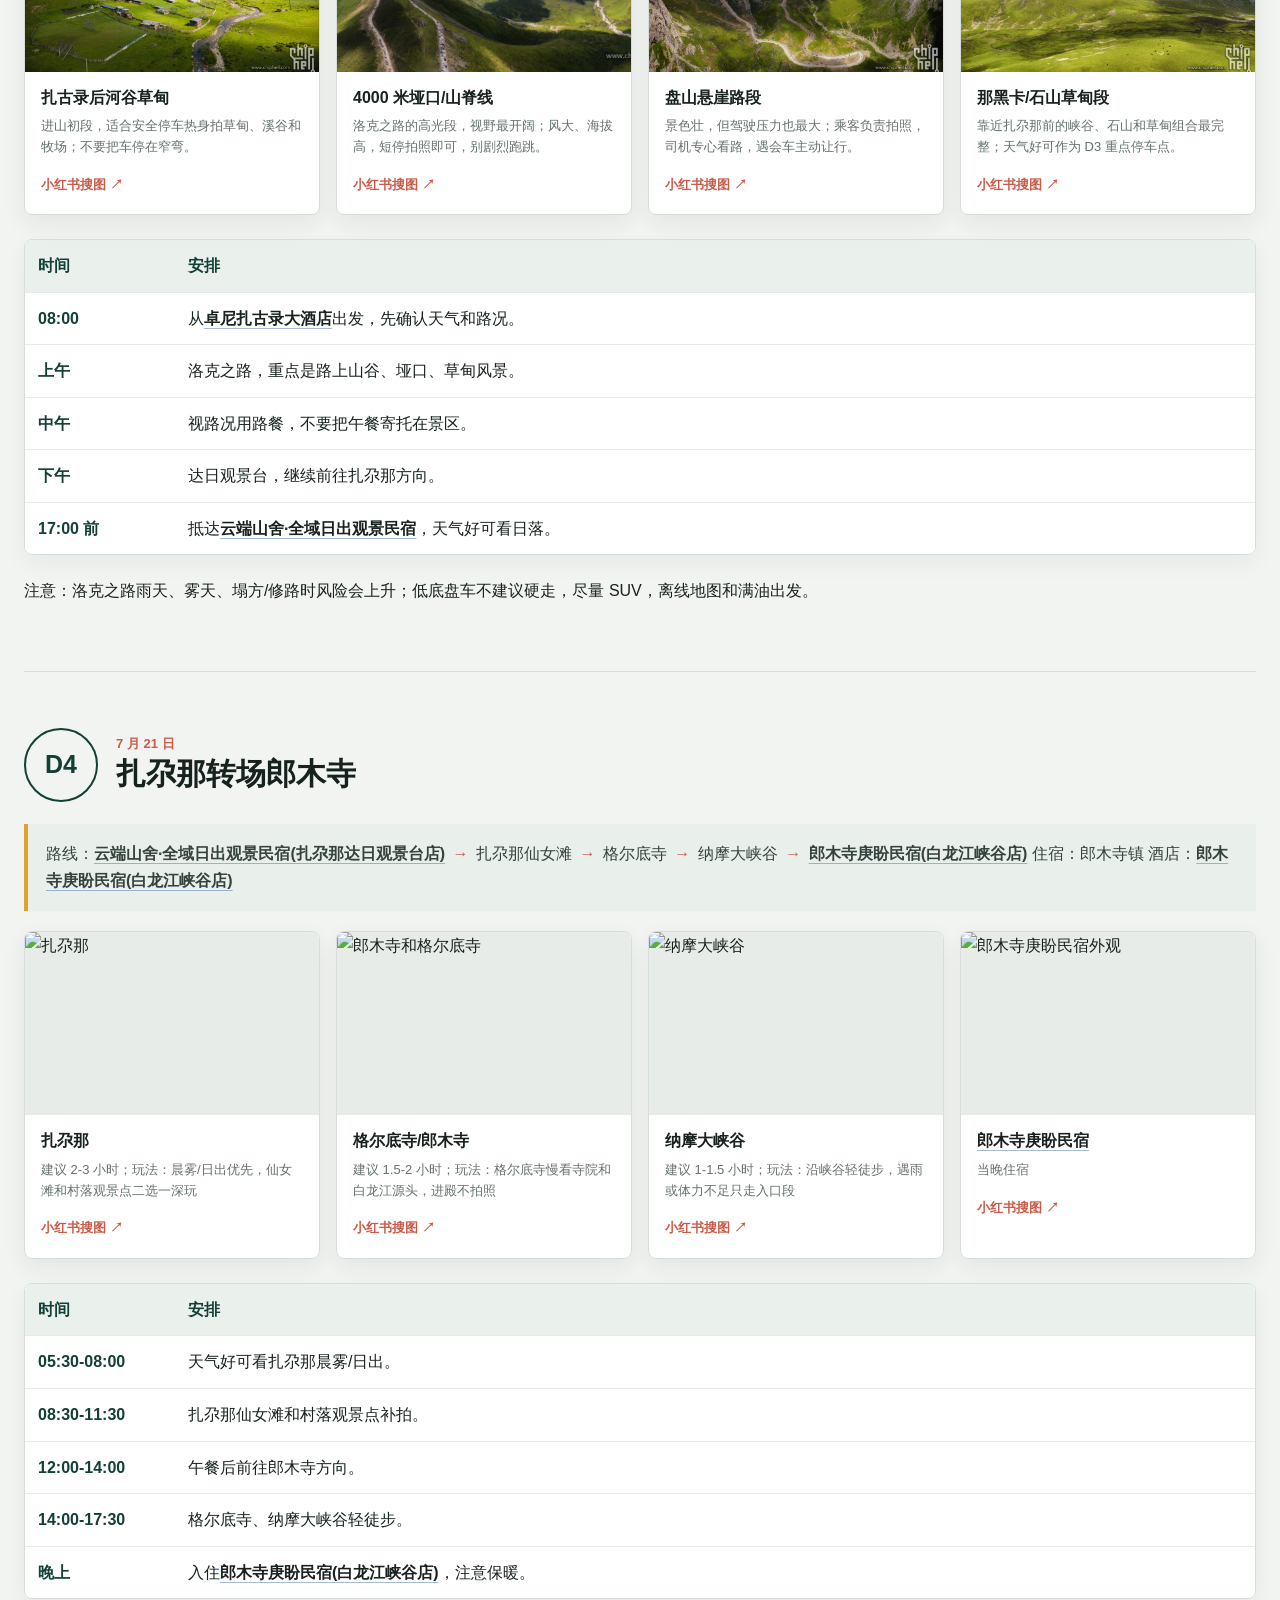
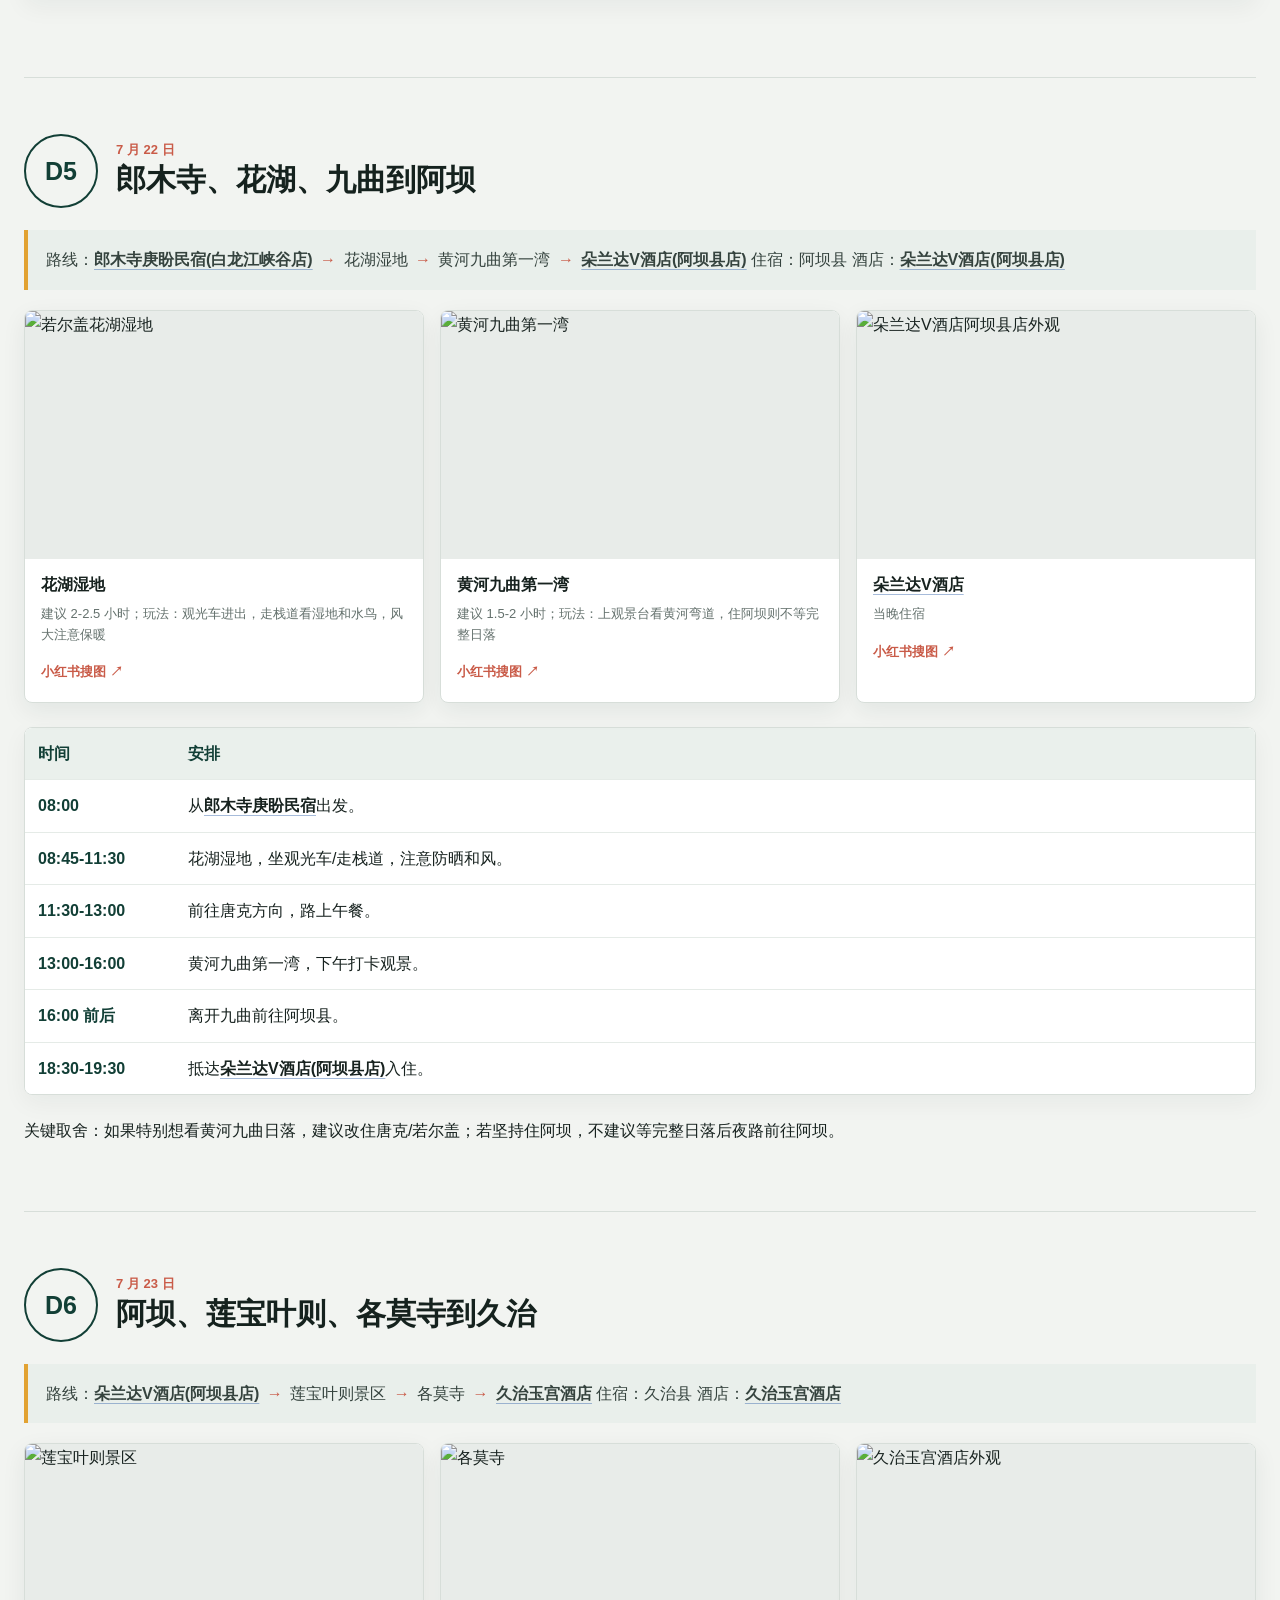
==== commit 7b3beebf: "Refresh route weather and add trend chart" ====
--- a/gannan/gannan-guide.html
+++ b/gannan/gannan-guide.html
@@ -301,6 +301,16 @@
 .weather-check p { margin: 7px 0 0; color: #33433e; font-size: 12px; line-height: 1.55; }
 .weather-check a { color: var(--pine); font-weight: 800; text-decoration-color: rgba(27,79,67,.3); }
 .weather-check-alert { border-top-color: #b94b36; background: #fff8f5; }
+.weather-chart { margin: 26px 0 30px; }
+.weather-chart-head { display: flex; align-items: end; justify-content: space-between; gap: 18px; margin-bottom: 12px; }
+.weather-chart-head h3 { margin: 0; }
+.weather-chart-legend { display: flex; flex-wrap: wrap; gap: 12px; color: var(--muted); font-size: 12px; font-weight: 800; }
+.weather-chart-legend span { display: inline-flex; align-items: center; gap: 6px; }
+.weather-chart-legend i { width: 24px; height: 4px; border-radius: 2px; background: #d97928; }
+.weather-chart-legend span:last-child i { background: #246bb2; }
+.weather-chart-scroll { overflow-x: auto; border: 1px solid var(--line); border-radius: var(--radius); background: var(--paper); box-shadow: 0 8px 24px rgba(20, 44, 37, .05); scrollbar-color: #9eb6ac transparent; }
+.weather-chart-svg { display: block; width: 2280px; max-width: none; height: auto; }
+.weather-chart-note { margin: 9px 2px 0; color: var(--muted); font-size: 12px; }
 .elevation-wrap { overflow-x: auto; margin: 18px 0 22px; border: 1px solid var(--line); border-radius: var(--radius); background: var(--paper); }
 .elevation-wrap svg { width: 100%; min-width: 760px; height: auto; display: block; }
 .day-section { padding: 56px 0; }
@@ -420,6 +430,10 @@
   .weather-note { font-size: 12px; }
   .weather-check-grid { grid-template-columns: 1fr; gap: 9px; }
   .weather-check { padding: 13px 14px; }
+  .weather-chart-head { display: block; }
+  .weather-chart-legend { margin-top: 8px; }
+  .weather-chart-scroll { margin-right: -14px; border-radius: 6px 0 0 6px; }
+  .weather-chart-svg { width: 2280px; }
   .elevation-wrap { overflow: visible; }
   .elevation-wrap svg { min-width: 0; }
   .footer { font-size: 12px; }
@@ -442,9 +456,10 @@
 </ol>
 </section><section>
 <h2 id="overview">全程概览</h2>
-<p>景点坐标预报更新于 2026 年 7 月 14 日 23:47，来自 <a href="https://open-meteo.com/en/docs" rel="noreferrer" target="_blank">Open-Meteo</a>；区县趋势于 7 月 15 日 08:18 使用 <a href="https://tianqi.moji.com/" rel="noreferrer" target="_blank">墨迹天气</a> 网页复核。主表温度仍按景点实际坐标展示，下面的墨迹数据用于判断区域趋势；区县城区与高海拔景点温度不可直接互相替代。D7-D9 仍属中远期预报，建议每天出发前复核一次。</p>
+<p>景点坐标预报更新于 2026 年 7 月 15 日 21:58，来自 <a href="https://open-meteo.com/en/docs" rel="noreferrer" target="_blank">Open-Meteo</a>；区县趋势于同日晚间使用 <a href="https://tianqi.moji.com/" rel="noreferrer" target="_blank">墨迹天气</a> 网页复核。主表和折线图按景点真实坐标展示，墨迹数据只用于判断区域趋势；城区与高海拔景点温度不可直接互相替代。D7-D9 仍属中远期预报，每天出发前再看一次雷达、预警和路况。</p>
 <p>穿衣原则：全程按“短袖/速干内层 + 防晒层 + 抓绒或薄羽绒 + 冲锋衣/雨衣”分层准备。兰州、临夏白天偏热，高海拔草原和莲宝叶则早晚冷、风大、雨来得快。</p>
 <svg aria-hidden="true" height="0" style="position:absolute;overflow:hidden" width="0"><defs>
+<symbol id="weather-sun" viewbox="0 0 48 48"><circle cx="24" cy="24" fill="#facc15" r="9"></circle><g stroke="#f59e0b" stroke-linecap="round" stroke-width="3"><path d="M24 4v6M24 38v6M4 24h6M38 24h6M10 10l4 4M34 34l4 4M38 10l-4 4M14 34l-4 4"></path></g></symbol>
 <symbol id="weather-rain" viewbox="0 0 48 48"><circle cx="17" cy="15" fill="#facc15" r="8"></circle><path d="M17 29h21a8 8 0 0 0 .8-16A12 12 0 0 0 16.4 10 9.5 9.5 0 0 0 17 29Z" fill="#dbeafe" stroke="#2563eb" stroke-linejoin="round" stroke-width="2.4"></path><path d="M19 35l-3 5M29 35l-3 5M39 35l-3 5" stroke="#2563eb" stroke-linecap="round" stroke-width="3"></path></symbol>
 <symbol id="weather-cloud" viewbox="0 0 48 48"><circle cx="17" cy="15" fill="#facc15" r="8"></circle><path d="M14 32h24a8 8 0 0 0 .9-16A12.5 12.5 0 0 0 15 13.5 9.5 9.5 0 0 0 14 32Z" fill="#dbeafe" stroke="#2563eb" stroke-linejoin="round" stroke-width="2.4"></path></symbol>
 <symbol id="weather-storm" viewbox="0 0 48 48"><path d="M12 30h25a8 8 0 0 0 1-16 12 12 0 0 0-23-2A9 9 0 0 0 12 30Z" fill="#dbeafe" stroke="#2563eb" stroke-linejoin="round" stroke-width="2.4"></path><path d="m25 31-5 9h6l-3 7 11-12h-7l3-4Z" fill="#eab308"></path><path d="M14 35l-3 5M40 35l-3 5" stroke="#2563eb" stroke-linecap="round" stroke-width="3"></path></symbol>
@@ -452,27 +467,32 @@
 <div class="table-wrap"><table class="overview-table">
 <thead><tr><th>日期</th><th>天数</th><th>住宿</th><th>主要路线</th><th>天气/温度参考</th><th>穿衣建议</th><th>随身重点</th><th>节奏判断</th></tr></thead>
 <tbody>
-<tr><td>7/18 周六</td><td>D1</td><td><a class="hotel-link" href="https://m.ctrip.com/html5/hotel/hoteldetail/66757085.html" rel="noreferrer" target="_blank">全季酒店(兰州张掖路省政府地铁站店)</a></td><td>兰州中川机场 <span class="arrow">→</span> 甘肃省博物馆 <span class="arrow">→</span> 中山桥 <span class="arrow">→</span> <a class="hotel-link" href="https://m.ctrip.com/html5/hotel/hoteldetail/66757085.html" rel="noreferrer" target="_blank">全季酒店</a></td><td><div class="weather-cell"><svg aria-label="阴，机场有零星小雨" class="weather-icon"><use href="#weather-rain"></use></svg><div class="weather-temp"><span><b>29</b><small>高</small></span><span><b>17</b><small>低</small></span></div><span class="weather-note"><span><b>兰州市区</b> 阴 29/18℃ · 降水 33%</span><span><b>中川机场</b> 零星小雨 26/17℃ · 降水 39%</span></span></div></td><td>市区白天短袖/薄长袖；机场和黄河边备轻薄防风雨外套。</td><td>防晒帽、轻薄外套、舒适步行鞋</td><td>航班到达后轻松适应</td></tr>
-<tr><td>7/19 周日</td><td>D2</td><td><a class="hotel-link" href="https://m.ctrip.com/html5/hotel/hoteldetail/111531991.html" rel="noreferrer" target="_blank">卓尼扎古录大酒店</a></td><td><a class="hotel-link" href="https://m.ctrip.com/html5/hotel/hoteldetail/66757085.html" rel="noreferrer" target="_blank">全季酒店</a> <span class="arrow">→</span> 美仁大草原 <span class="arrow">→</span> 合作米拉日巴佛阁 <span class="arrow">→</span> <a class="hotel-link" href="https://m.ctrip.com/html5/hotel/hoteldetail/111531991.html" rel="noreferrer" target="_blank">卓尼扎古录大酒店</a></td><td><div class="weather-cell"><svg aria-label="沿途零星小雨" class="weather-icon"><use href="#weather-rain"></use></svg><div class="weather-temp"><span><b>21</b><small>高</small></span><span><b>4</b><small>低</small></span></div><span class="weather-note"><span><b>美仁草原</b> 零星小雨 17/5℃ · 降水 67%</span><span><b>合作佛阁</b> 零星小雨 21/7℃ · 降水 49%</span><span><b>扎古录</b> 零星小雨 20/4℃ · 降水 39%</span></span></div></td><td>温差很大：草原和扎古录夜间加抓绒/薄羽绒，下车带防雨层。</td><td>防风外套、抓绒、墨镜、防晒霜</td><td>沿途可能有小雨，约 5h 驾驶</td></tr>
-<tr><td>7/20 周一</td><td>D3</td><td><a class="hotel-link" href="https://m.ctrip.com/html5/hotel/hoteldetail/111872533.html" rel="noreferrer" target="_blank">云端山舍·全域日出观景民宿(扎尕那达日观景台店)</a></td><td><a class="hotel-link" href="https://m.ctrip.com/html5/hotel/hoteldetail/111531991.html" rel="noreferrer" target="_blank">卓尼扎古录大酒店</a> <span class="arrow">→</span> 达日观景台 <span class="arrow">→</span> <a class="hotel-link" href="https://m.ctrip.com/html5/hotel/hoteldetail/111872533.html" rel="noreferrer" target="_blank">云端山舍</a></td><td><div class="weather-cell"><svg aria-label="小雨，观景台风大" class="weather-icon"><use href="#weather-rain"></use></svg><div class="weather-temp"><span><b>21</b><small>高</small></span><span><b>6</b><small>低</small></span></div><span class="weather-note"><span><b>达日观景台</b> 小雨 21/6℃ · 降水 67% · 阵风 41km/h</span><span><b>扎尕那</b> 小雨 21/8℃ · 降水 74%</span></span></div></td><td>速干长袖 + 抓绒/薄羽绒 + 冲锋衣，山路湿滑，观景台注意风雨。</td><td>雨衣、防滑鞋、保暖帽</td><td>降水概率较高，避免夜走洛克之路</td></tr>
-<tr><td>7/21 周二</td><td>D4</td><td><a class="hotel-link" href="https://m.ctrip.com/html5/hotel/hoteldetail/134867328.html" rel="noreferrer" target="_blank">郎木寺庚盼民宿(白龙江峡谷店)</a></td><td><a class="hotel-link" href="https://m.ctrip.com/html5/hotel/hoteldetail/111872533.html" rel="noreferrer" target="_blank">云端山舍</a> <span class="arrow">→</span> 扎尕那仙女滩 <span class="arrow">→</span> 格尔底寺 <span class="arrow">→</span> 纳摩大峡谷 <span class="arrow">→</span> <a class="hotel-link" href="https://m.ctrip.com/html5/hotel/hoteldetail/134867328.html" rel="noreferrer" target="_blank">郎木寺庚盼民宿</a></td><td><div class="weather-cell"><svg aria-label="小雨并伴有强阵风" class="weather-icon"><use href="#weather-rain"></use></svg><div class="weather-temp"><span><b>22</b><small>高</small></span><span><b>9</b><small>低</small></span></div><span class="weather-note"><span><b>扎尕那仙女滩</b> 小雨 22/9℃ · 降水 67% · 阵风 62km/h</span><span><b>郎木寺</b> 小雨 17/11℃ · 降水 41% · 阵风 54km/h</span></span></div></td><td>抓绒/薄羽绒外加冲锋衣；观景台和峡谷按强风、间歇小雨准备。</td><td>冲锋衣、轻便徒步鞋、保暖帽</td><td>风力明显偏强，仙女滩和峡谷按天气缩时</td></tr>
-<tr><td>7/22 周三</td><td>D5</td><td><a class="hotel-link" href="https://m.ctrip.com/html5/hotel/hoteldetail/131972530.html" rel="noreferrer" target="_blank">朵兰达V酒店(阿坝县店)</a></td><td><a class="hotel-link" href="https://m.ctrip.com/html5/hotel/hoteldetail/134867328.html" rel="noreferrer" target="_blank">郎木寺庚盼民宿</a> <span class="arrow">→</span> 花湖 <span class="arrow">→</span> 黄河九曲第一湾 <span class="arrow">→</span> <a class="hotel-link" href="https://m.ctrip.com/html5/hotel/hoteldetail/131972530.html" rel="noreferrer" target="_blank">朵兰达V酒店</a></td><td><div class="weather-cell"><svg aria-label="花湖有零星小雨，午后转好" class="weather-icon"><use href="#weather-rain"></use></svg><div class="weather-temp"><span><b>21</b><small>高</small></span><span><b>6</b><small>低</small></span></div><span class="weather-note"><span><b>花湖</b> 零星小雨 16/7℃ · 降水 41%</span><span><b>黄河九曲</b> 阴 19/6℃ · 降水 29%</span><span><b>阿坝县</b> 晴间多云 21/9℃ · 降水 51%</span></span></div></td><td>花湖和九曲约 6-19℃，长袖外加防风层，清晨和雨后补抓绒。</td><td>防晒、雨具、保温杯</td><td>午后天气相对好转，仍不等九曲完整日落</td></tr>
-<tr><td>7/23 周四</td><td>D6</td><td><a class="hotel-link" href="https://m.ctrip.com/html5/hotel/hoteldetail/121194192.html" rel="noreferrer" target="_blank">久治玉宫酒店</a></td><td><a class="hotel-link" href="https://m.ctrip.com/html5/hotel/hoteldetail/131972530.html" rel="noreferrer" target="_blank">朵兰达V酒店</a> <span class="arrow">→</span> 莲宝叶则 <span class="arrow">→</span> 各莫寺 <span class="arrow">→</span> <a class="hotel-link" href="https://m.ctrip.com/html5/hotel/hoteldetail/121194192.html" rel="noreferrer" target="_blank">久治玉宫酒店</a></td><td><div class="weather-cell"><svg aria-label="高海拔小雨" class="weather-icon"><use href="#weather-rain"></use></svg><div class="weather-temp"><span><b>20</b><small>高</small></span><span><b>6</b><small>低</small></span></div><span class="weather-note"><span><b>莲宝叶则</b> 小雨 17/7℃ · 降水 58% · 阵风 35km/h</span><span><b>各莫寺</b> 小雨 15/6℃ · 降水 58%</span><span><b>久治</b> 小雨 20/8℃ · 降水 71%</span></span></div></td><td>抓绒/薄羽绒 + 冲锋衣，莲宝叶则按 7℃、有雨有风准备。</td><td>保暖层、手套/帽子、雨衣</td><td>景区降水概率较高，注意高海拔</td></tr>
-<tr><td>7/24 周五</td><td>D7</td><td><a class="hotel-link" href="https://m.ctrip.com/html5/hotel/hoteldetail/130838449.html" rel="noreferrer" target="_blank">夏河蓝庭雅居酒店</a></td><td><a class="hotel-link" href="https://m.ctrip.com/html5/hotel/hoteldetail/121194192.html" rel="noreferrer" target="_blank">久治玉宫酒店</a> <span class="arrow">→</span> 娘玛寺 <span class="arrow">→</span> 阿万仓 <span class="arrow">→</span> 郭莽 <span class="arrow">→</span> 桑科 <span class="arrow">→</span> <a class="hotel-link" href="https://m.ctrip.com/html5/hotel/hoteldetail/130838449.html" rel="noreferrer" target="_blank">蓝庭雅居酒店</a></td><td><div class="weather-cell"><svg aria-label="草原湿地有小雨，夏河转多云" class="weather-icon"><use href="#weather-rain"></use></svg><div class="weather-temp"><span><b>24</b><small>高</small></span><span><b>8</b><small>低</small></span></div><span class="weather-note"><span><b>阿万仓</b> 小雨 17/8℃ · 降水 46%</span><span><b>郭莽湿地</b> 小雨 16/8℃ · 降水 49% · 阵风 38km/h</span><span><b>桑科/夏河</b> 小雨 18/8℃ → 多云 24/12℃</span></span></div></td><td>湿地沿线约 8-18℃且有风，下车加抓绒和防风雨外套；到夏河后可减衣。</td><td>防风外套、雨具、备用袜子</td><td>高德约 336.6km/5h26m，雨天按 8-9h 安排</td></tr>
-<tr><td>7/25 周六</td><td>D8</td><td><a class="hotel-link" href="https://m.ctrip.com/html5/hotel/hoteldetail/127225302.html" rel="noreferrer" target="_blank">临夏八坊十三巷美仑酒店</a></td><td><a class="hotel-link" href="https://m.ctrip.com/html5/hotel/hoteldetail/130838449.html" rel="noreferrer" target="_blank">蓝庭雅居酒店</a> <span class="arrow">→</span> 拉卜楞寺 <span class="arrow">→</span> 甘加秘境 <span class="arrow">→</span> <a class="hotel-link" href="https://m.ctrip.com/html5/hotel/hoteldetail/127225302.html" rel="noreferrer" target="_blank">临夏八坊十三巷美仑酒店</a></td><td><div class="weather-cell"><svg aria-label="甘加小雨，临夏可能有雷阵雨" class="weather-icon"><use href="#weather-storm"></use></svg><div class="weather-temp"><span><b>24</b><small>高</small></span><span><b>10</b><small>低</small></span></div><span class="weather-note"><span><b>拉卜楞寺</b> 小雨 17/12℃ · 降水 51% · 阵风 41km/h</span><span><b>甘加秘境</b> 小雨 15/10℃ · 降水 83%</span><span><b>临夏</b> 雷阵雨 24/18℃ · 降水 59%</span></span></div></td><td>甘加按 10-15℃和雨天穿；到临夏后可减衣，但保留雨具。</td><td>雨具、防滑鞋、抓绒</td><td>甘加降水高，临夏有雷暴信号，避开空旷高点</td></tr>
-<tr><td>7/26 周日</td><td>D9</td><td>返程</td><td><a class="hotel-link" href="https://m.ctrip.com/html5/hotel/hoteldetail/127225302.html" rel="noreferrer" target="_blank">临夏八坊十三巷美仑酒店</a> <span class="arrow">→</span> 黄洮交汇观景平台 <span class="arrow">→</span> 兰州中川机场 T3</td><td><div class="weather-cell"><svg aria-label="零星小雨转多云" class="weather-icon"><use href="#weather-cloud"></use></svg><div class="weather-temp"><span><b>30</b><small>高</small></span><span><b>17</b><small>低</small></span></div><span class="weather-note"><span><b>黄洮交汇</b> 零星小雨 30/19℃ · 降水 43%</span><span><b>中川机场</b> 多云 29/17℃ · 降水 31% · 阵风 33km/h</span></span></div></td><td>白天偏热，以短袖/薄长袖为主；观景平台和机场备轻薄防风雨外套。</td><td>防风外套、易脱鞋/舒适鞋</td><td>17:55 航班，13:00 前离开观景平台</td></tr>
-</tbody></table></div>
+<tr><td>7/18 周六</td><td>D1</td><td><a class="hotel-link" href="https://m.ctrip.com/html5/hotel/hoteldetail/66757085.html" rel="noreferrer" target="_blank">全季酒店(兰州张掖路省政府地铁站店)</a></td><td>兰州中川机场 <span class="arrow">→</span> 甘肃省博物馆 <span class="arrow">→</span> 中山桥 <span class="arrow">→</span> <a class="hotel-link" href="https://m.ctrip.com/html5/hotel/hoteldetail/66757085.html" rel="noreferrer" target="_blank">全季酒店</a></td><td><div class="weather-cell"><svg aria-label="机场和市区有小雨" class="weather-icon"><use href="#weather-rain"></use></svg><div class="weather-temp"><span><b>28</b><small>高</small></span><span><b>14</b><small>低</small></span></div><span class="weather-note"><span><b>中川机场</b> 小雨 25/14℃ · 降水 75% · 阵风 38km/h</span><span><b>兰州市区</b> 小雨 28/18℃ · 降水 74% · 阵风 34km/h</span></span></div></td><td>市区可短袖/薄长袖，机场和黄河边加轻薄防风雨外套。</td><td>折叠伞、轻薄外套、舒适步行鞋</td><td>落地大概率遇雨，取车和进城留出缓冲</td></tr>
+<tr><td>7/19 周日</td><td>D2</td><td><a class="hotel-link" href="https://m.ctrip.com/html5/hotel/hoteldetail/111531991.html" rel="noreferrer" target="_blank">卓尼扎古录大酒店</a></td><td><a class="hotel-link" href="https://m.ctrip.com/html5/hotel/hoteldetail/66757085.html" rel="noreferrer" target="_blank">全季酒店</a> <span class="arrow">→</span> 美仁大草原 <span class="arrow">→</span> 合作米拉日巴佛阁 <span class="arrow">→</span> <a class="hotel-link" href="https://m.ctrip.com/html5/hotel/hoteldetail/111531991.html" rel="noreferrer" target="_blank">卓尼扎古录大酒店</a></td><td><div class="weather-cell"><svg aria-label="草原有零星小雨，合作到扎古录转晴" class="weather-icon"><use href="#weather-rain"></use></svg><div class="weather-temp"><span><b>21</b><small>高</small></span><span><b>2</b><small>低</small></span></div><span class="weather-note"><span><b>美仁草原</b> 零星小雨 16/4℃ · 降水 63%</span><span><b>合作佛阁</b> 晴间多云 21/7℃ · 降水 39%</span><span><b>扎古录</b> 晴间多云 19/2℃ · 阵风 30km/h</span></span></div></td><td>温差很大，草原和扎古录按 2-4℃准备抓绒/薄羽绒，白天分层减衣。</td><td>防风外套、抓绒、墨镜、防晒霜</td><td>美仁可能短时小雨，后半程天气较好</td></tr>
+<tr><td>7/20 周一</td><td>D3</td><td><a class="hotel-link" href="https://m.ctrip.com/html5/hotel/hoteldetail/111872533.html" rel="noreferrer" target="_blank">云端山舍·全域日出观景民宿(扎尕那达日观景台店)</a></td><td><a class="hotel-link" href="https://m.ctrip.com/html5/hotel/hoteldetail/111531991.html" rel="noreferrer" target="_blank">卓尼扎古录大酒店</a> <span class="arrow">→</span> 达日观景台 <span class="arrow">→</span> <a class="hotel-link" href="https://m.ctrip.com/html5/hotel/hoteldetail/111872533.html" rel="noreferrer" target="_blank">云端山舍</a></td><td><div class="weather-cell"><svg aria-label="洛克之路和扎尕那有零星小雨" class="weather-icon"><use href="#weather-rain"></use></svg><div class="weather-temp"><span><b>21</b><small>高</small></span><span><b>6</b><small>低</small></span></div><span class="weather-note"><span><b>达日观景台</b> 零星小雨 20/6℃ · 降水 82% · 阵风 35km/h</span><span><b>扎尕那</b> 零星小雨 21/7℃ · 降水 75%</span></span></div></td><td>速干长袖 + 抓绒/薄羽绒 + 冲锋衣，雨后山路湿滑。</td><td>雨衣、防滑鞋、保暖帽</td><td>降水概率高，洛克之路降速并避免摸黑抵达</td></tr>
+<tr><td>7/21 周二</td><td>D4</td><td><a class="hotel-link" href="https://m.ctrip.com/html5/hotel/hoteldetail/134867328.html" rel="noreferrer" target="_blank">郎木寺庚盼民宿(白龙江峡谷店)</a></td><td><a class="hotel-link" href="https://m.ctrip.com/html5/hotel/hoteldetail/111872533.html" rel="noreferrer" target="_blank">云端山舍</a> <span class="arrow">→</span> 扎尕那仙女滩 <span class="arrow">→</span> 格尔底寺 <span class="arrow">→</span> 纳摩大峡谷 <span class="arrow">→</span> <a class="hotel-link" href="https://m.ctrip.com/html5/hotel/hoteldetail/134867328.html" rel="noreferrer" target="_blank">郎木寺庚盼民宿</a></td><td><div class="weather-cell"><svg aria-label="扎尕那和郎木寺片区有小雨" class="weather-icon"><use href="#weather-rain"></use></svg><div class="weather-temp"><span><b>19</b><small>高</small></span><span><b>6</b><small>低</small></span></div><span class="weather-note"><span><b>扎尕那仙女滩</b> 小雨 19/7℃ · 降水 88%</span><span><b>郎木寺片区</b> 零星小雨 17-18/6-7℃ · 阵风最高 48km/h</span></span></div></td><td>抓绒/薄羽绒外加冲锋衣；峡谷按有雨、强阵风准备。</td><td>冲锋衣、轻便徒步鞋、保暖帽</td><td>仙女滩降水高，纳摩峡谷视风雨缩短停留</td></tr>
+<tr><td>7/22 周三</td><td>D5</td><td><a class="hotel-link" href="https://m.ctrip.com/html5/hotel/hoteldetail/131972530.html" rel="noreferrer" target="_blank">朵兰达V酒店(阿坝县店)</a></td><td><a class="hotel-link" href="https://m.ctrip.com/html5/hotel/hoteldetail/134867328.html" rel="noreferrer" target="_blank">郎木寺庚盼民宿</a> <span class="arrow">→</span> 花湖 <span class="arrow">→</span> 黄河九曲第一湾 <span class="arrow">→</span> <a class="hotel-link" href="https://m.ctrip.com/html5/hotel/hoteldetail/131972530.html" rel="noreferrer" target="_blank">朵兰达V酒店</a></td><td><div class="weather-cell"><svg aria-label="沿途零星小雨" class="weather-icon"><use href="#weather-rain"></use></svg><div class="weather-temp"><span><b>20</b><small>高</small></span><span><b>7</b><small>低</small></span></div><span class="weather-note"><span><b>花湖/黄河九曲</b> 零星小雨 17-18/7℃ · 降水最高 27% · 阵风最高 34km/h</span><span><b>阿坝县</b> 零星小雨 20/9℃ · 降水 26%</span></span></div></td><td>湿地和河湾约 7-18℃，长袖加防风层，雨后补抓绒。</td><td>防晒、雨具、保温杯</td><td>降水概率回落，但仍不等完整日落后赶夜路</td></tr>
+<tr><td>7/23 周四</td><td>D6</td><td><a class="hotel-link" href="https://m.ctrip.com/html5/hotel/hoteldetail/121194192.html" rel="noreferrer" target="_blank">久治玉宫酒店</a></td><td><a class="hotel-link" href="https://m.ctrip.com/html5/hotel/hoteldetail/131972530.html" rel="noreferrer" target="_blank">朵兰达V酒店</a> <span class="arrow">→</span> 莲宝叶则 <span class="arrow">→</span> 各莫寺 <span class="arrow">→</span> <a class="hotel-link" href="https://m.ctrip.com/html5/hotel/hoteldetail/121194192.html" rel="noreferrer" target="_blank">久治玉宫酒店</a></td><td><div class="weather-cell"><svg aria-label="景区零星小雨，久治晴间多云" class="weather-icon"><use href="#weather-rain"></use></svg><div class="weather-temp"><span><b>19</b><small>高</small></span><span><b>5</b><small>低</small></span></div><span class="weather-note"><span><b>莲宝叶则/各莫寺</b> 零星小雨 13-15/5-6℃ · 降水 41% · 阵风最高 22km/h</span><span><b>久治</b> 晴间多云 19/6℃ · 日内降水概率 59%</span></span></div></td><td>莲宝叶则按 5-15℃穿抓绒/薄羽绒 + 冲锋衣，离开景区后再减衣。</td><td>保暖层、手套/帽子、雨衣</td><td>全程最低体感的一天，优先看身体状态</td></tr>
+<tr><td>7/24 周五</td><td>D7</td><td><a class="hotel-link" href="https://m.ctrip.com/html5/hotel/hoteldetail/130838449.html" rel="noreferrer" target="_blank">夏河蓝庭雅居酒店</a></td><td><a class="hotel-link" href="https://m.ctrip.com/html5/hotel/hoteldetail/121194192.html" rel="noreferrer" target="_blank">久治玉宫酒店</a> <span class="arrow">→</span> 娘玛寺 <span class="arrow">→</span> 阿万仓 <span class="arrow">→</span> 郭莽 <span class="arrow">→</span> 桑科 <span class="arrow">→</span> <a class="hotel-link" href="https://m.ctrip.com/html5/hotel/hoteldetail/130838449.html" rel="noreferrer" target="_blank">蓝庭雅居酒店</a></td><td><div class="weather-cell"><svg aria-label="湿地沿线零星小雨，郭莽多云" class="weather-icon"><use href="#weather-rain"></use></svg><div class="weather-temp"><span><b>22</b><small>高</small></span><span><b>8</b><small>低</small></span></div><span class="weather-note"><span><b>娘玛寺/阿万仓</b> 零星小雨 20/8℃ · 降水 65%</span><span><b>郭莽湿地</b> 多云 20/8℃ · 降水 57% · 阵风 28km/h</span><span><b>桑科/夏河</b> 零星小雨 21/8℃ → 22/11℃</span></span></div></td><td>湿地沿线约 8-20℃，下车加抓绒和防风雨外套；到夏河后可减衣。</td><td>防风外套、雨具、备用袜子</td><td>高德约 336.6km/5h26m，雨天仍按 8-9h 安排</td></tr>
+<tr><td>7/25 周六</td><td>D8</td><td><a class="hotel-link" href="https://m.ctrip.com/html5/hotel/hoteldetail/127225302.html" rel="noreferrer" target="_blank">临夏八坊十三巷美仑酒店</a></td><td><a class="hotel-link" href="https://m.ctrip.com/html5/hotel/hoteldetail/130838449.html" rel="noreferrer" target="_blank">蓝庭雅居酒店</a> <span class="arrow">→</span> 拉卜楞寺 <span class="arrow">→</span> 甘加秘境 <span class="arrow">→</span> <a class="hotel-link" href="https://m.ctrip.com/html5/hotel/hoteldetail/127225302.html" rel="noreferrer" target="_blank">临夏八坊十三巷美仑酒店</a></td><td><div class="weather-cell"><svg aria-label="甘加小雨，临夏有雷阵雨信号" class="weather-icon"><use href="#weather-storm"></use></svg><div class="weather-temp"><span><b>23</b><small>高</small></span><span><b>9</b><small>低</small></span></div><span class="weather-note"><span><b>拉卜楞寺</b> 小雨 18/12℃ · 降水 31% · 阵风 27km/h</span><span><b>甘加秘境</b> 小雨 15/9℃ · 降水 85%</span><span><b>临夏</b> 雷阵雨 23/18℃ · 阵风 25km/h</span></span></div></td><td>甘加按 9-15℃和雨天穿；到临夏后减衣，但雨具继续随身。</td><td>雨具、防滑鞋、抓绒</td><td>甘加降水高，临夏有雷暴信号，避开空旷高点</td></tr>
+<tr><td>7/26 周日</td><td>D9</td><td>返程</td><td><a class="hotel-link" href="https://m.ctrip.com/html5/hotel/hoteldetail/127225302.html" rel="noreferrer" target="_blank">临夏八坊十三巷美仑酒店</a> <span class="arrow">→</span> 黄洮交汇观景平台 <span class="arrow">→</span> 兰州中川机场 T3</td><td><div class="weather-cell"><svg aria-label="黄洮多云，机场晴" class="weather-icon"><use href="#weather-cloud"></use></svg><div class="weather-temp"><span><b>29</b><small>高</small></span><span><b>19</b><small>低</small></span></div><span class="weather-note"><span><b>黄洮交汇</b> 多云 29/19℃ · 降水 20%</span><span><b>中川机场</b> 晴 29/19℃ · 降水 24% · 阵风 24km/h</span></span></div></td><td>白天偏暖，以短袖/薄长袖为主；观景平台和机场备轻薄防风层。</td><td>防晒、防风外套、舒适鞋</td><td>景点模型较稳定，但两来源分歧；返程前复核，13:00 前离开观景平台</td></tr>
+</tbody></table></div>
+<div class="weather-chart">
+<div class="weather-chart-head"><h3>沿途天气温度趋势</h3><div class="weather-chart-legend"><span><i></i>最高温</span><span><i></i>最低温</span></div></div>
+<div class="weather-chart-scroll"><img alt="甘南自驾 D1 至 D9 沿途天气高低温折线图，包含天气图标、降水概率和地点" class="weather-chart-svg" src="images/gannan-weather-trend.svg"/></div>
+<p class="weather-chart-note">同日、同天气类别且最高温和最低温差均不超过 2℃ 的相邻景点已合并；合并温度取四舍五入平均值，降水概率取较高值。手机端可左右滑动查看全程。</p>
+</div>
 <h3>墨迹天气区县复核</h3>
 <div class="weather-check-grid">
-<article class="weather-check"><strong>D1 · 兰州 / 永登</strong><p>兰州多云 18-33℃；永登晴 13-27℃。<a href="https://tianqi.moji.com/weather/china/gansu/lanzhou" rel="noreferrer" target="_blank">墨迹详情</a></p></article>
-<article class="weather-check"><strong>D2 · 合作 / 卓尼</strong><p>合作多云 8-22℃；卓尼多云 6-21℃。草原与扎古录夜间仍按低温准备。</p></article>
-<article class="weather-check"><strong>D3 · 卓尼 / 迭部</strong><p>卓尼小雨 6-23℃；迭部小雨 7-20℃。与景点模型同样提示有雨。</p></article>
-<article class="weather-check"><strong>D4 · 迭部 / 碌曲</strong><p>迭部小雨 8-24℃；碌曲小雨 5-20℃。墨迹未给出景点阵风，仍保留强风预案。</p></article>
-<article class="weather-check"><strong>D5 · 若尔盖 / 阿坝</strong><p>若尔盖多云 5-18℃；阿坝小雨 7-20℃。花湖与九曲下车需防风保暖。</p></article>
-<article class="weather-check"><strong>D6 · 阿坝 / 久治</strong><p>阿坝小雨 7-21℃；久治小雨 5-17℃。两来源都支持雨天和低温判断。</p></article>
-<article class="weather-check"><strong>D7 · 玛曲 / 碌曲 / 夏河</strong><p>玛曲小雨 7-19℃；碌曲小雨 6-22℃；夏河小雨 9-23℃。</p></article>
-<article class="weather-check weather-check-alert"><strong>D8 · 夏河 / 临夏</strong><p>夏河阴 10-23℃；临夏阴 17-34℃。与 Open-Meteo 的临夏雷阵雨差异较大，出发前重点复核雷达和预警。</p></article>
-<article class="weather-check"><strong>D9 · 临夏 / 兰州 / 永登</strong><p>临夏小雨 14-30℃；兰州小雨 21-34℃；永登小雨 15-28℃。</p></article>
+<article class="weather-check"><strong>D1 · 兰州</strong><p>墨迹显示 7/18 多云 18-30℃，比景点坐标模型更暖、更少雨；落地仍按小雨准备。<a href="https://tianqi.moji.com/weather/china/gansu/lanzhou" rel="noreferrer" target="_blank">墨迹详情</a></p></article>
+<article class="weather-check"><strong>D2 · 卓尼</strong><p>墨迹显示 7/19 晴 6-22℃，支持美仁草原之后天气逐步转好的判断。<a href="https://tianqi.moji.com/weather/china/gansu/juoni-county" rel="noreferrer" target="_blank">墨迹详情</a></p></article>
+<article class="weather-check"><strong>D3 · 迭部</strong><p>墨迹显示 7/20 小雨 7-23℃，与达日、扎尕那景点模型一致，洛克之路按雨天驾驶。<a href="https://tianqi.moji.com/weather/china/gansu/diebu-county" rel="noreferrer" target="_blank">墨迹详情</a></p></article>
+<article class="weather-check"><strong>D4 · 碌曲</strong><p>墨迹显示 7/21 小雨 3-19℃；郎木寺片区除雨具外还要保留保暖和防强阵风方案。<a href="https://tianqi.moji.com/weather/china/gansu/luqu-county" rel="noreferrer" target="_blank">墨迹详情</a></p></article>
+<article class="weather-check"><strong>D5 · 若尔盖</strong><p>墨迹显示 7/22 小雨 5-20℃，支持花湖、九曲湿冷的判断，下车及时加防风层。<a href="https://tianqi.moji.com/weather/china/sichuan/ruoergai-county" rel="noreferrer" target="_blank">墨迹详情</a></p></article>
+<article class="weather-check"><strong>D6 · 久治</strong><p>墨迹显示 7/23 晴 5-17℃；县城可能转晴，但莲宝叶则和各莫寺仍按高海拔零星小雨准备。<a href="https://tianqi.moji.com/weather/china/qinghai/jigzhi-county" rel="noreferrer" target="_blank">墨迹详情</a></p></article>
+<article class="weather-check"><strong>D7 · 碌曲片区</strong><p>墨迹显示 7/24 多云 7-22℃；景点坐标模型仍提示湿地沿线有零星小雨，全程随车带雨具。<a href="https://tianqi.moji.com/weather/china/gansu/luqu-county" rel="noreferrer" target="_blank">墨迹详情</a></p></article>
+<article class="weather-check weather-check-alert"><strong>D8 · 临夏</strong><p>墨迹显示 7/25 小雨 8-21℃；景点坐标模型出现临夏雷阵雨信号，按更不利方案执行，避开空旷高点。<a href="https://tianqi.moji.com/weather/china/gansu/linxia" rel="noreferrer" target="_blank">墨迹详情</a></p></article>
+<article class="weather-check weather-check-alert"><strong>D9 · 兰州</strong><p>墨迹显示 7/26 小雨 22-33℃，而中川机场坐标模型为晴。返程日两来源分歧明显，出发前复核雷达并给还车留余量。<a href="https://tianqi.moji.com/weather/china/gansu/lanzhou" rel="noreferrer" target="_blank">墨迹详情</a></p></article>
 </div>
 </section><section>
 <h2 id="hotel-orders">住宿订单</h2>
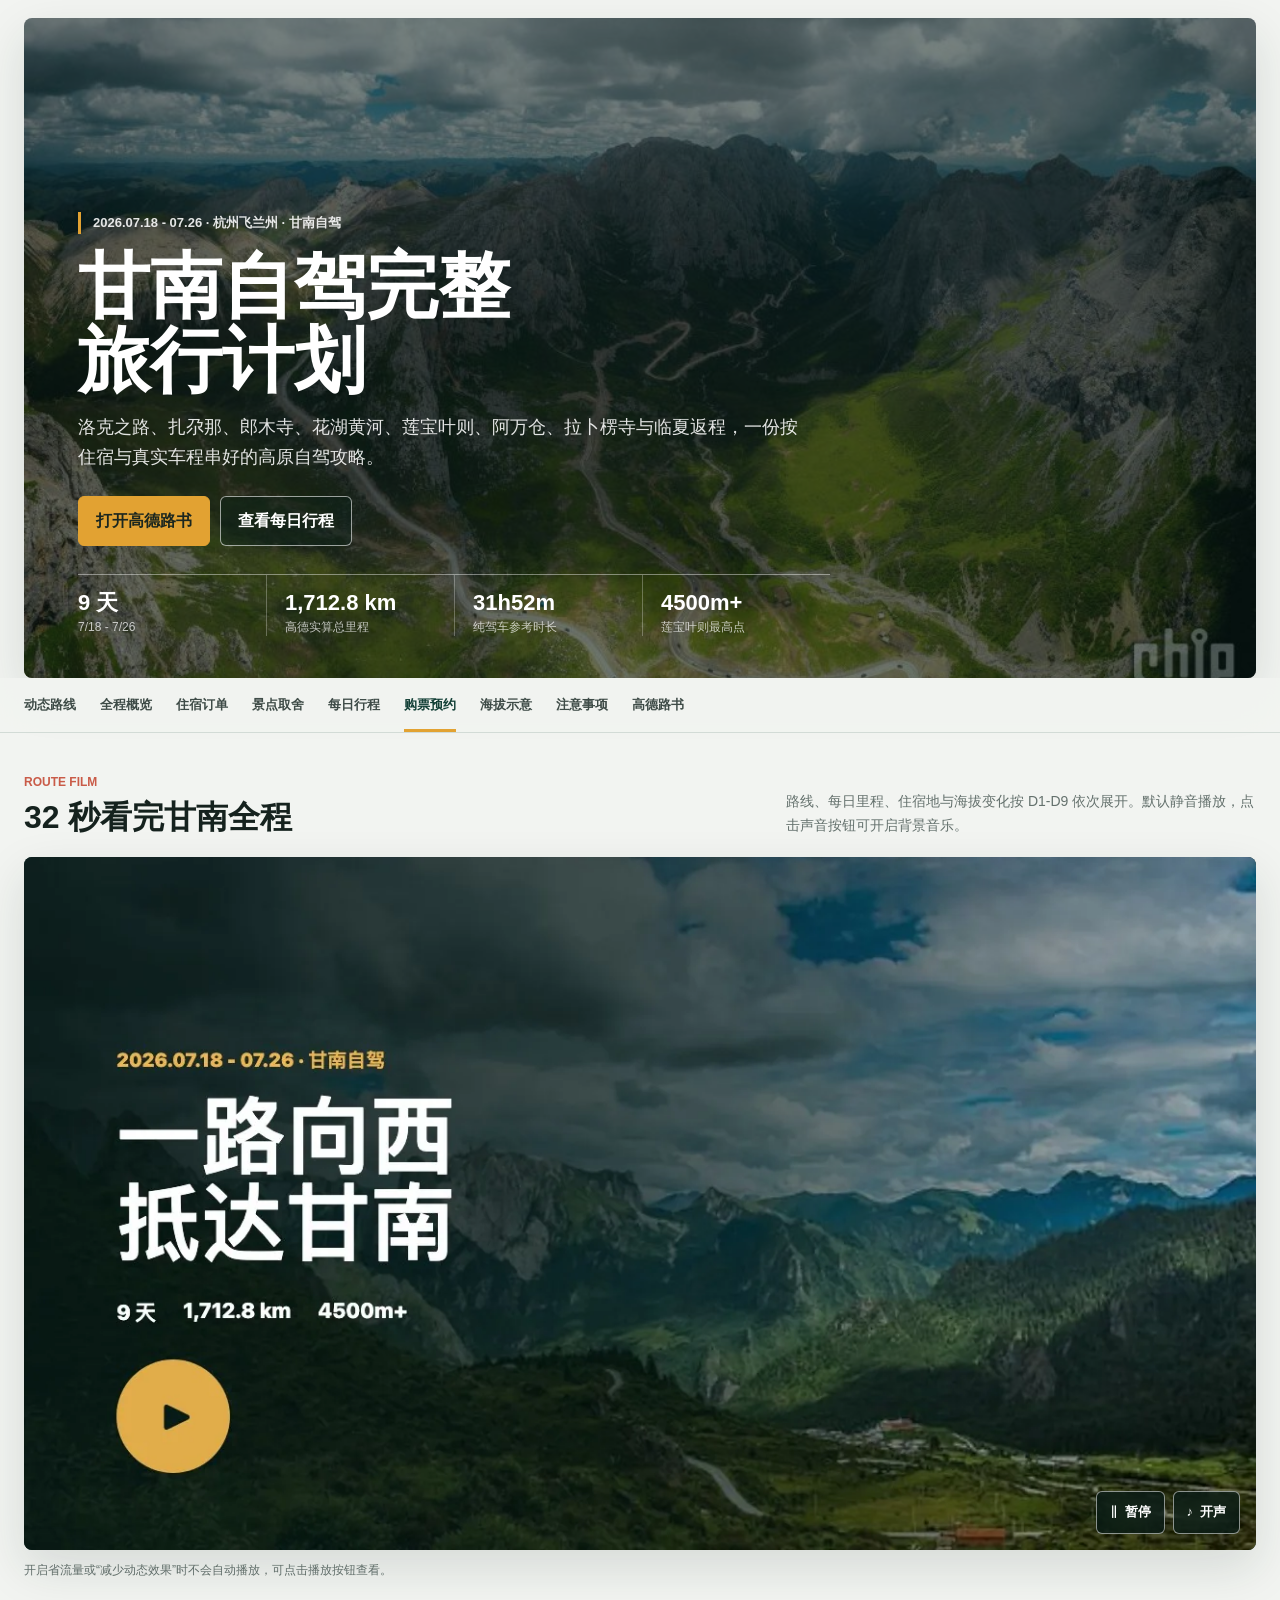
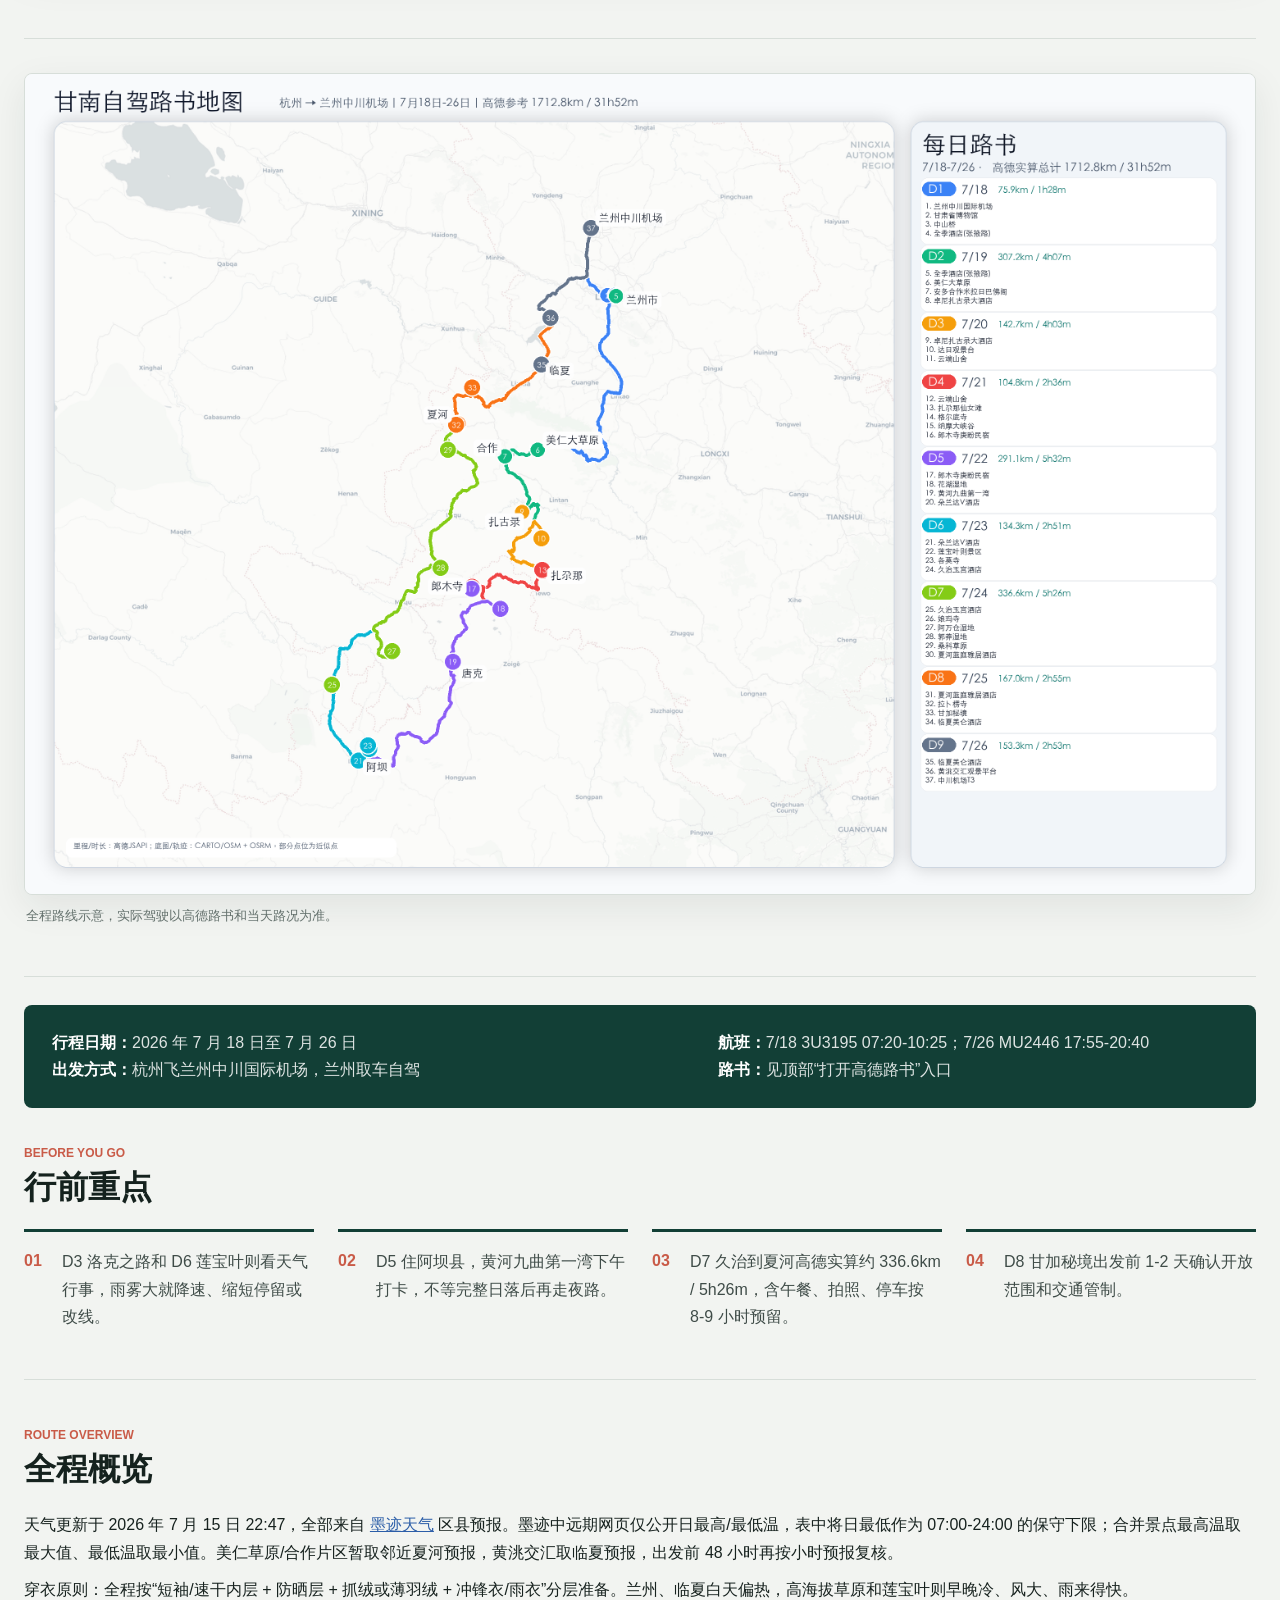
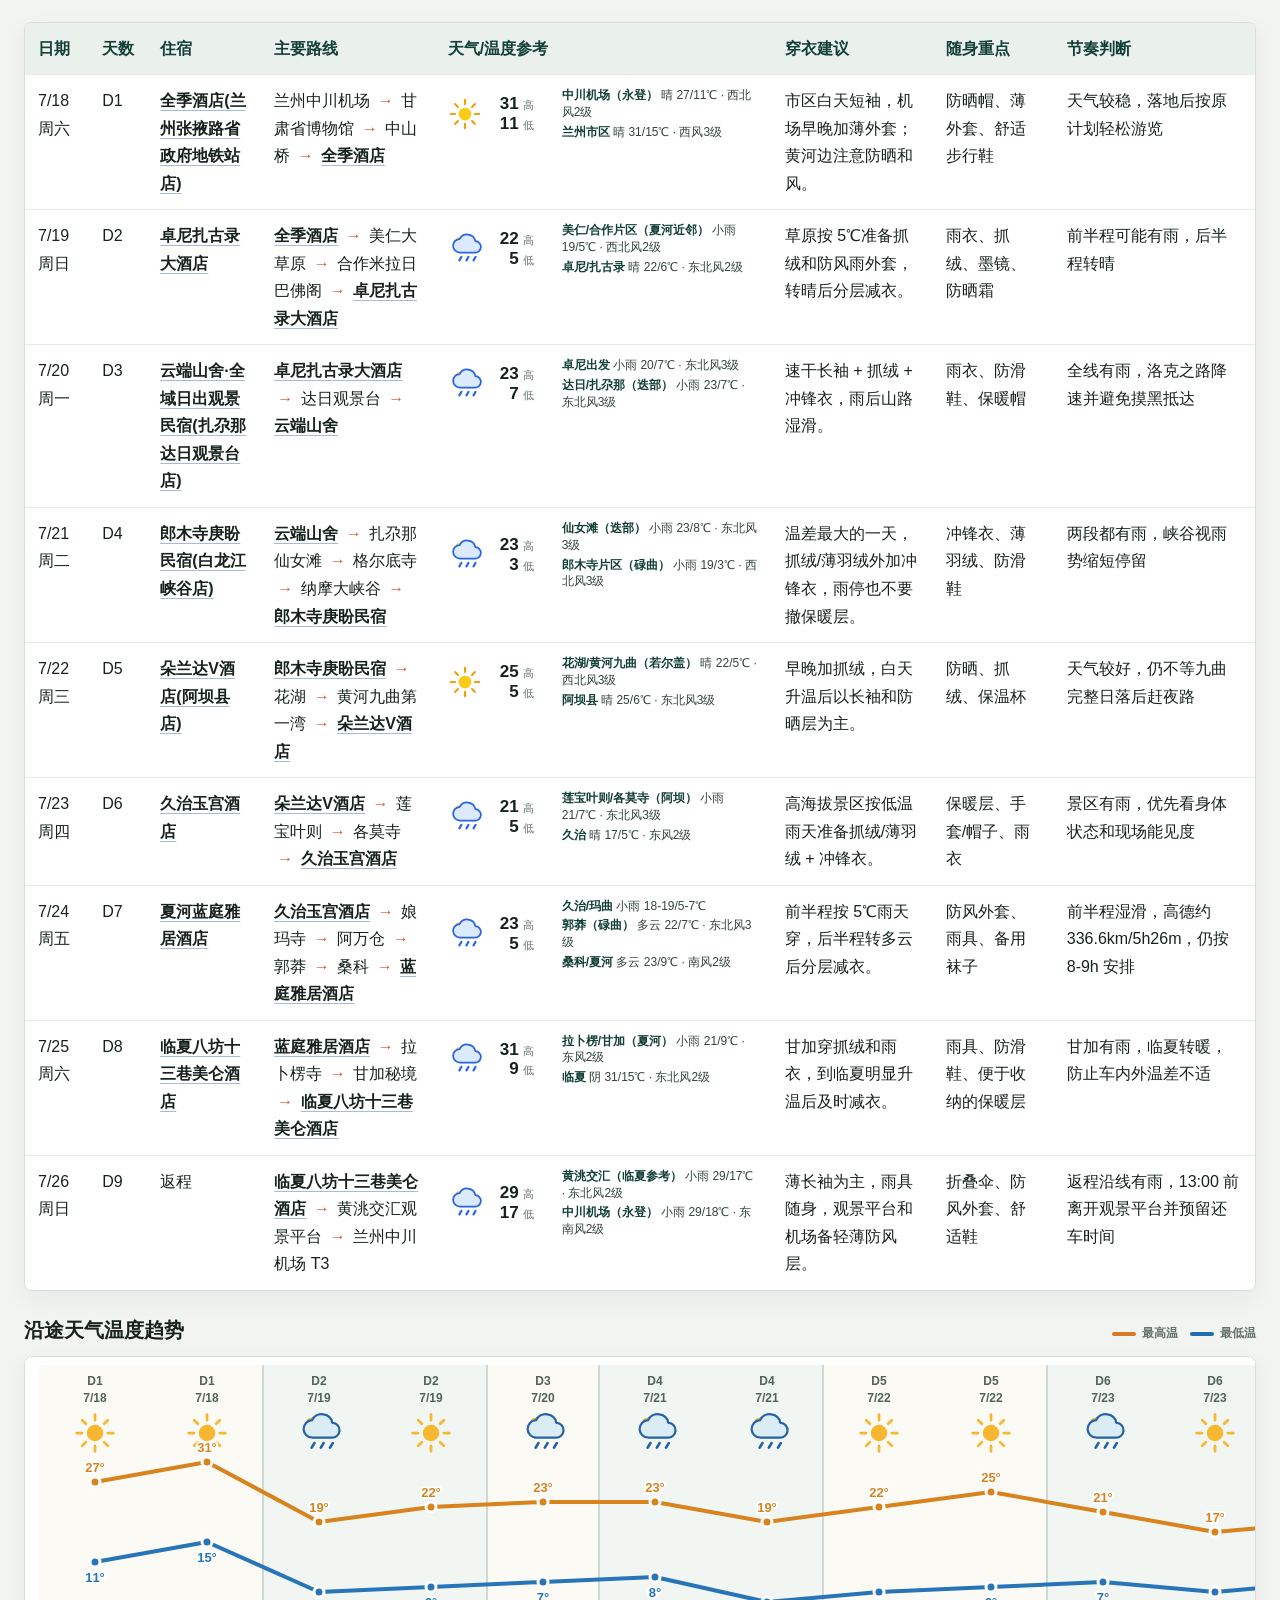
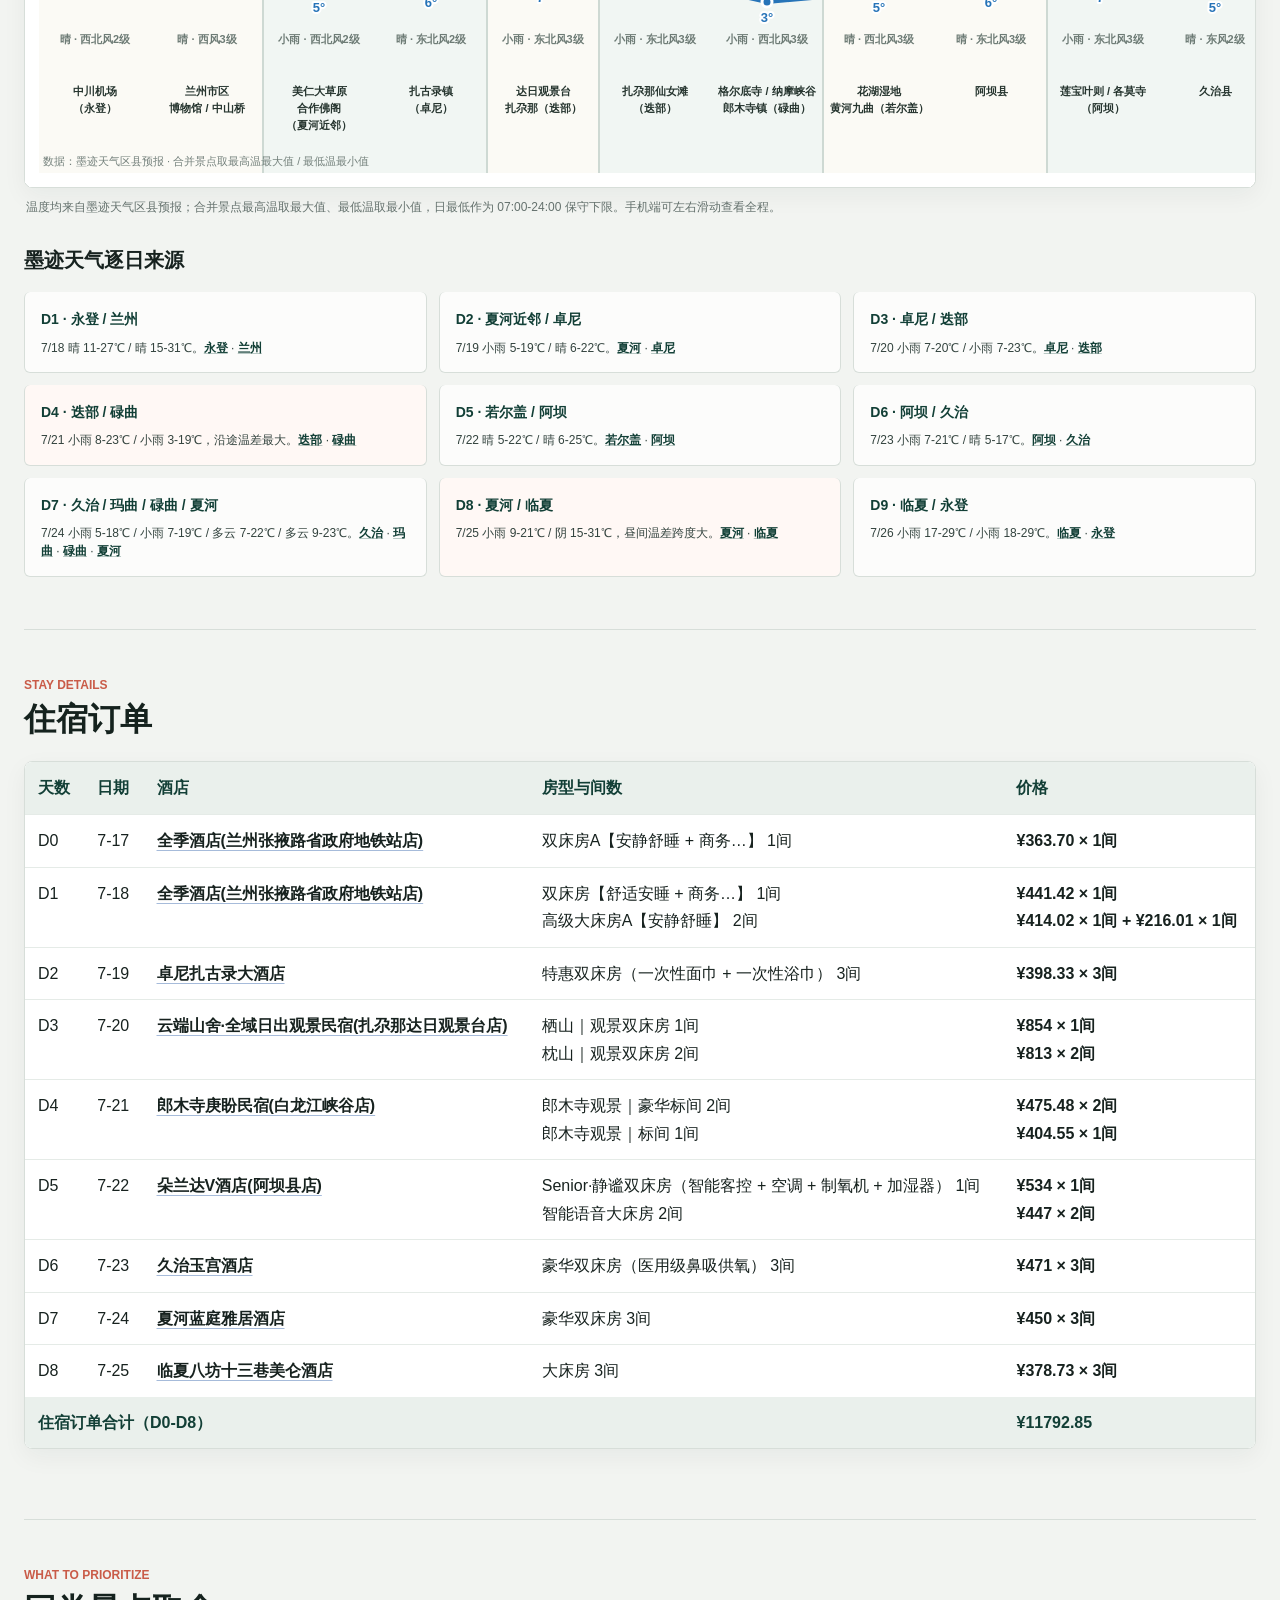
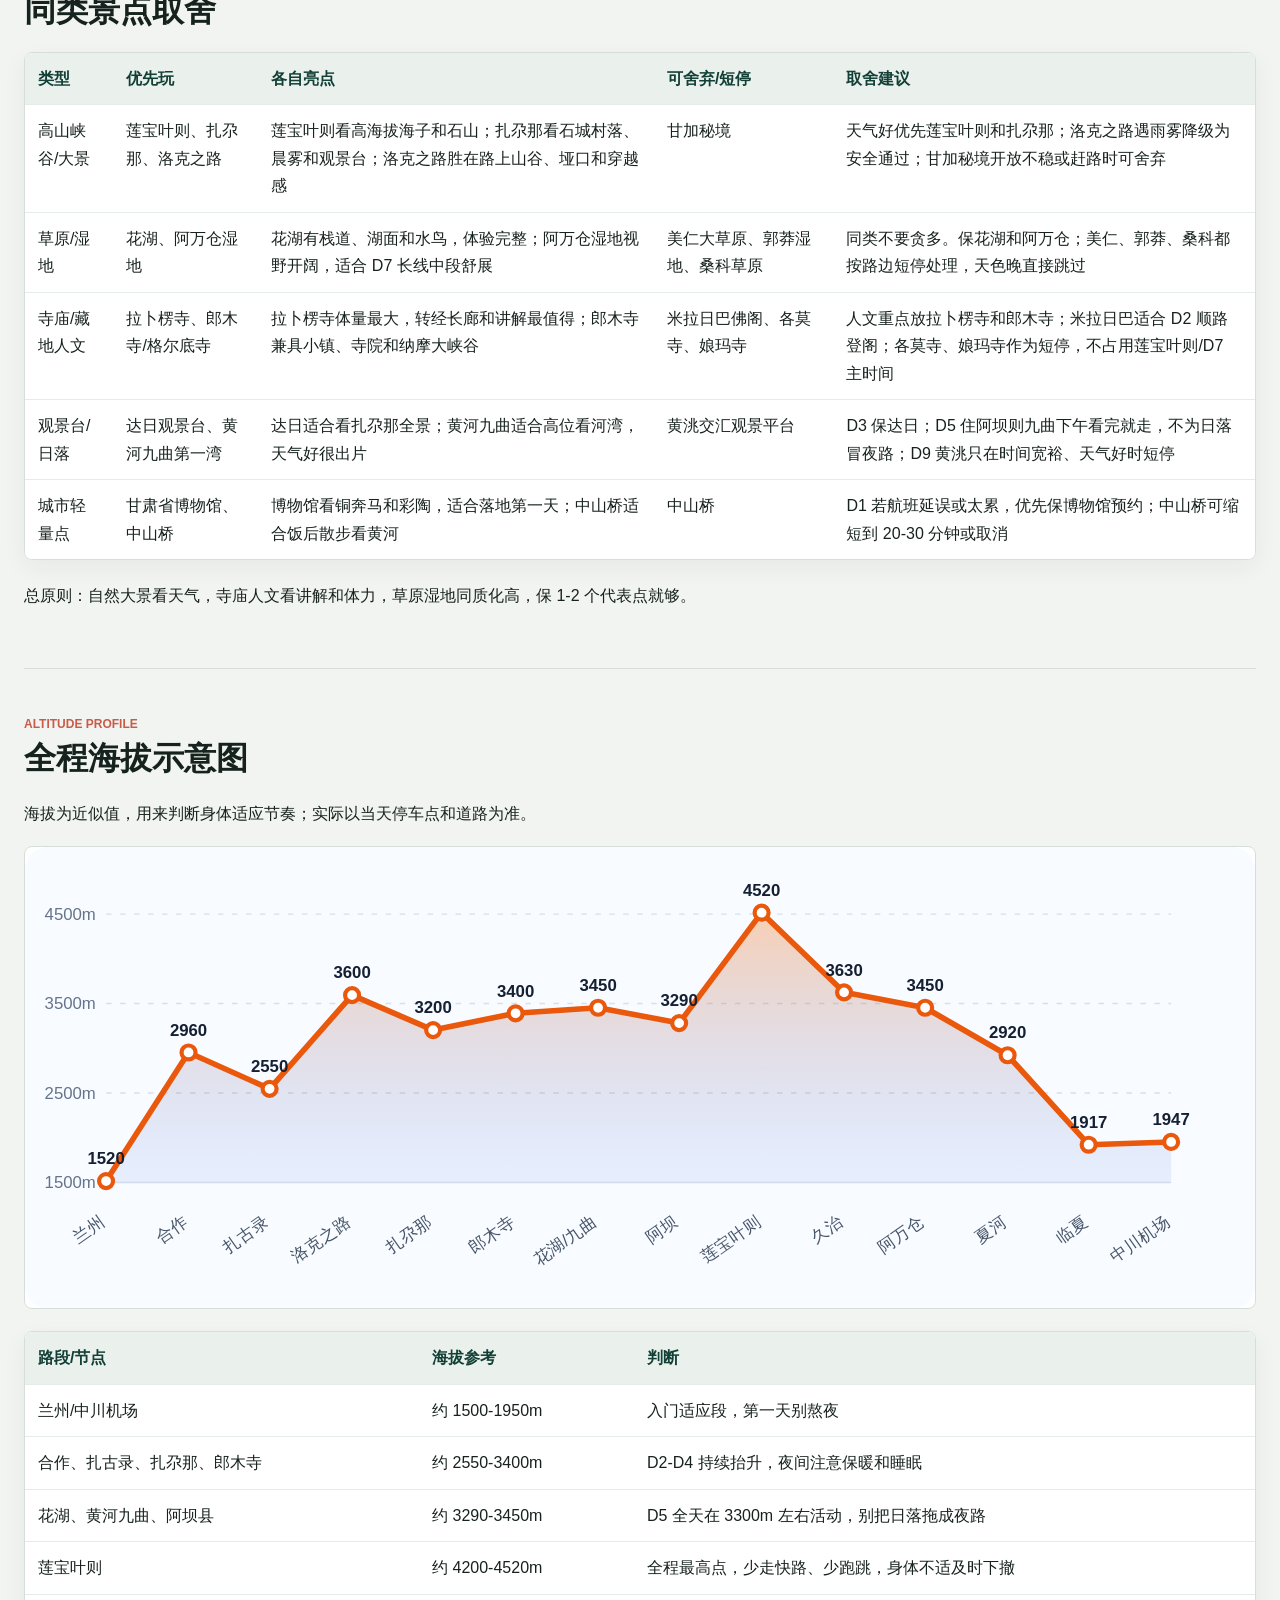
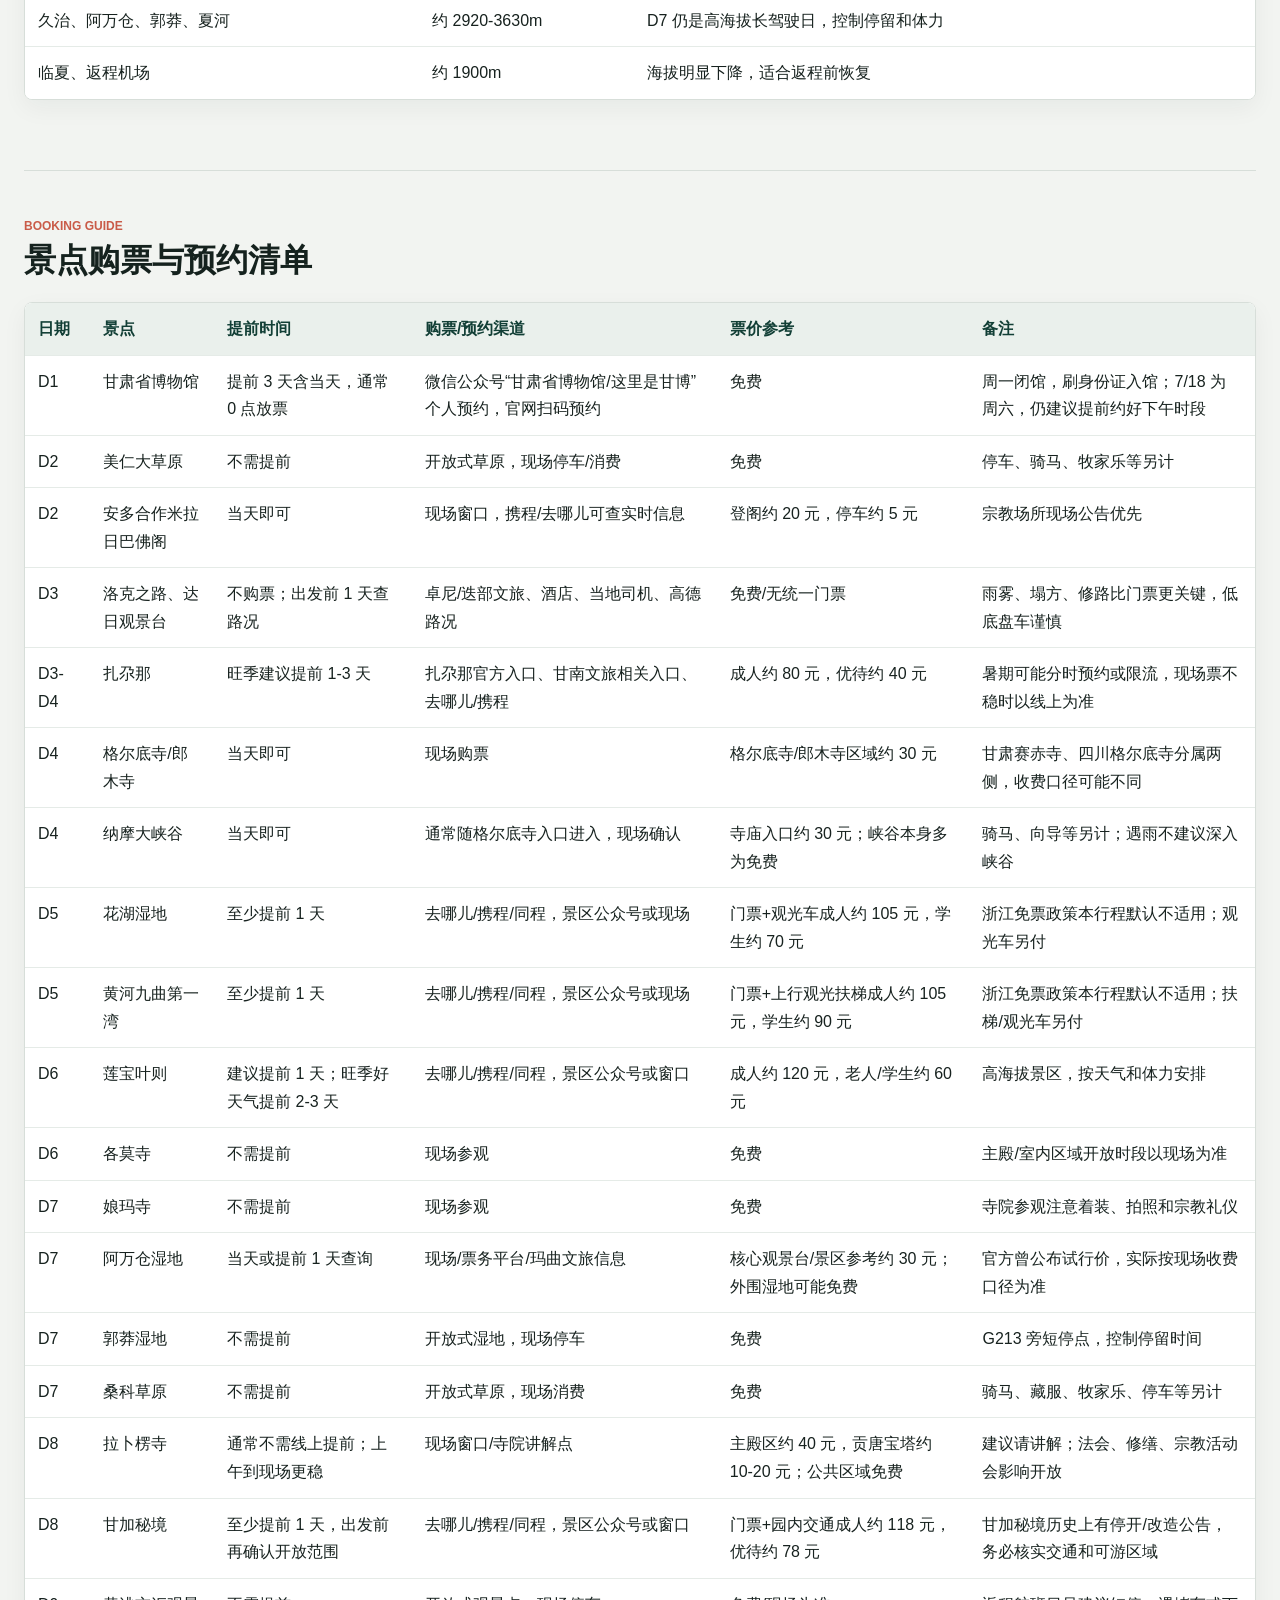
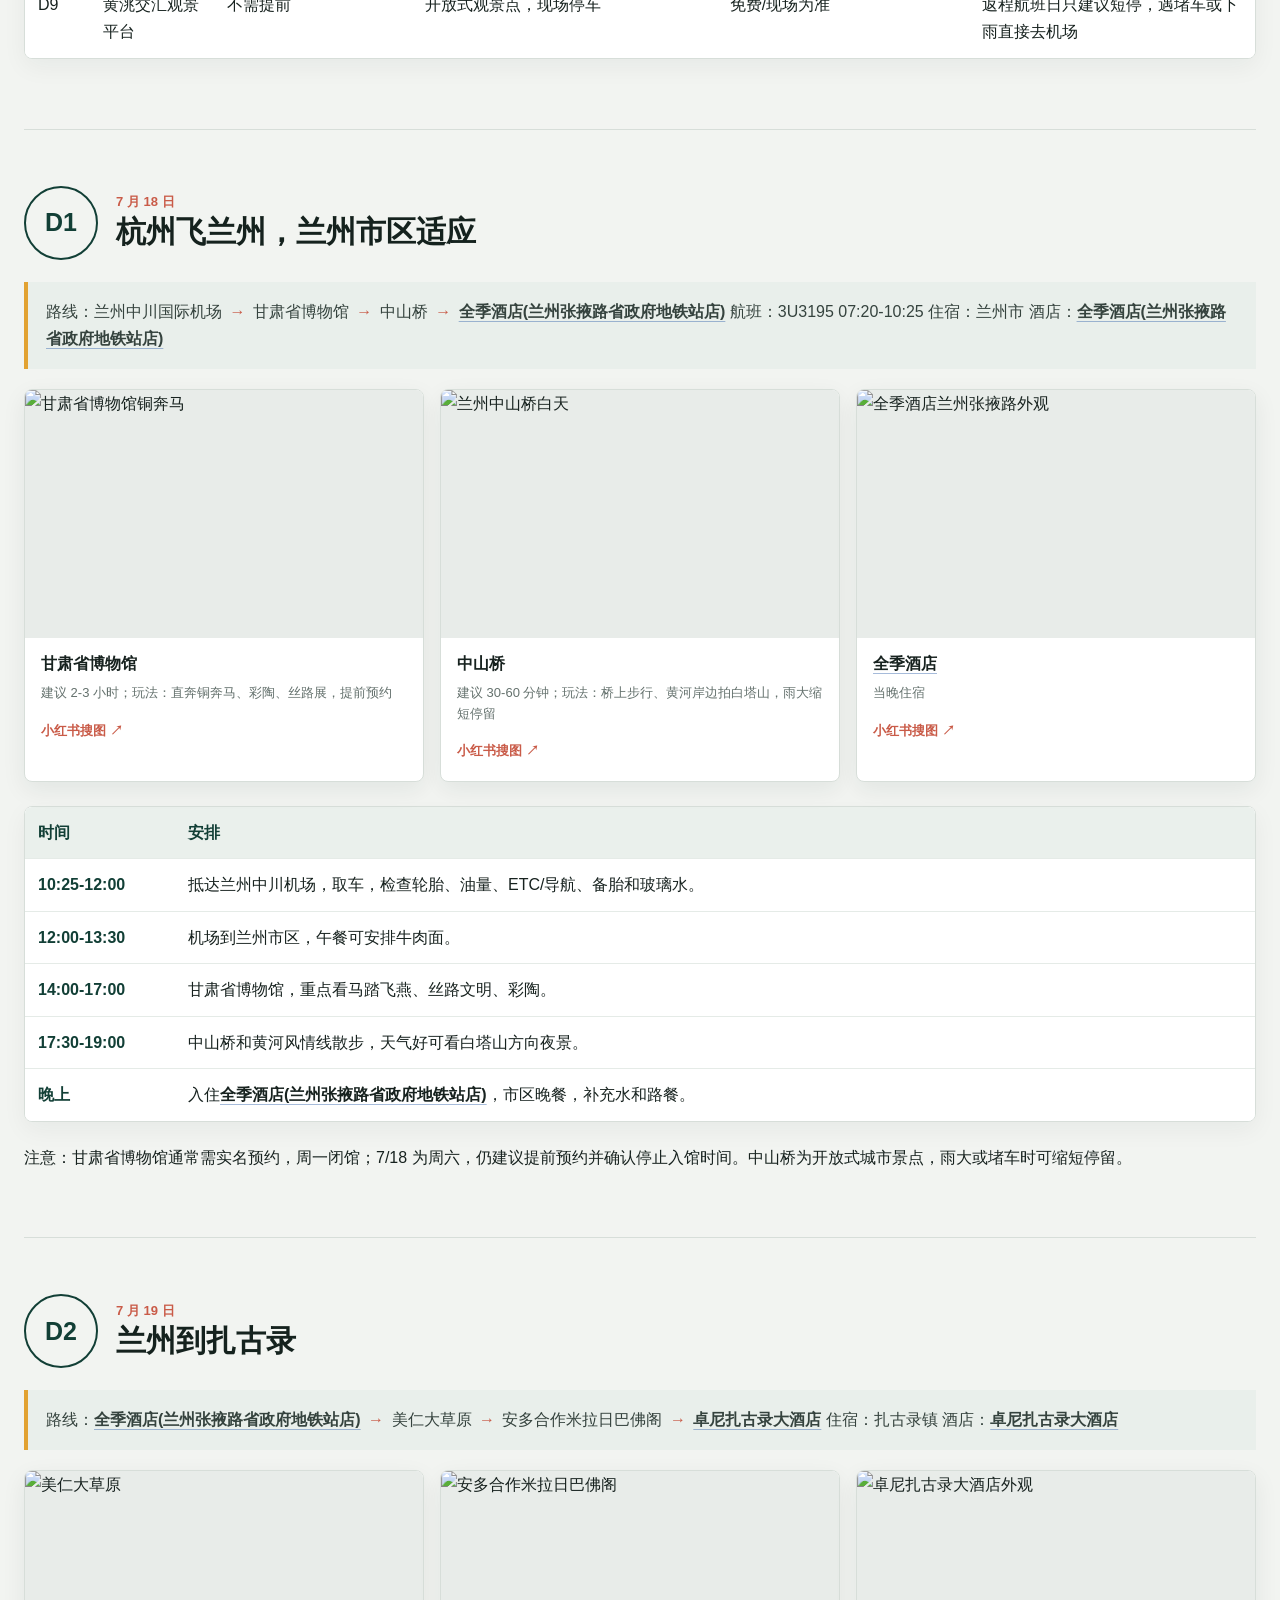
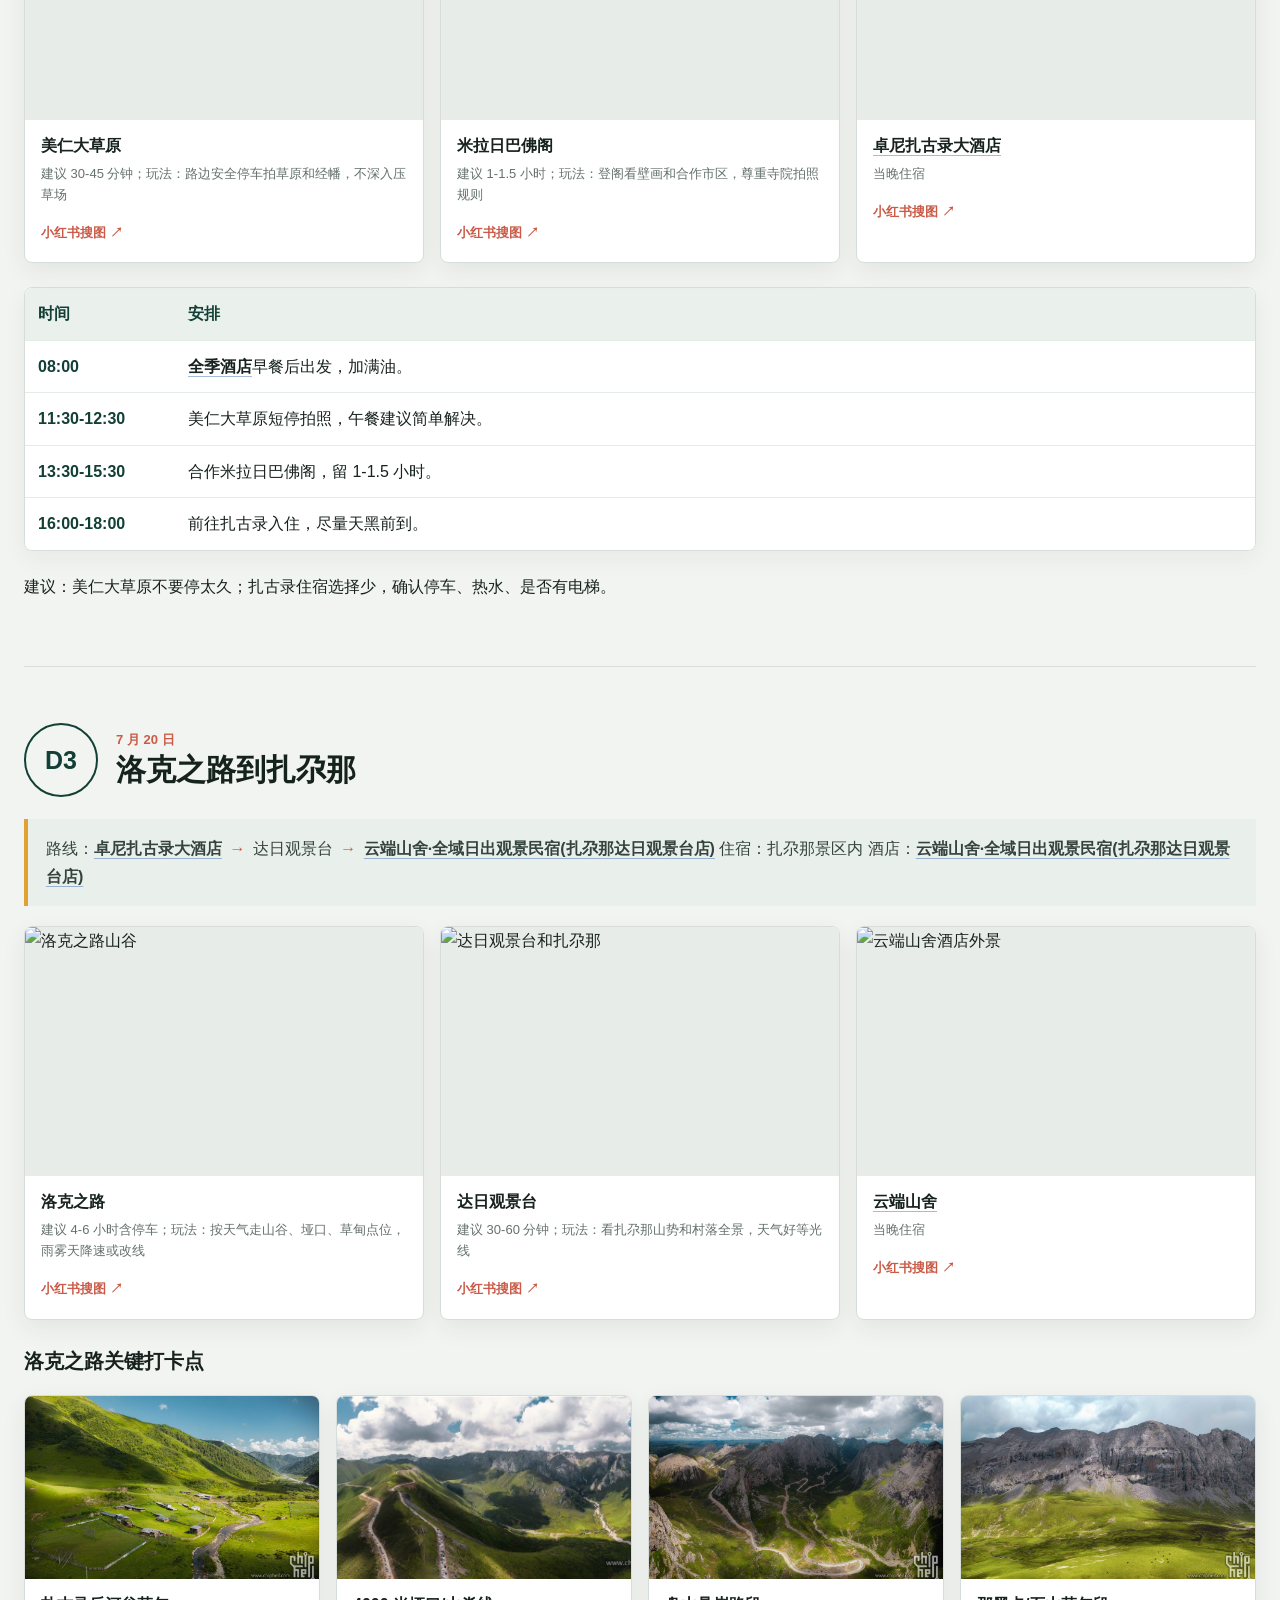
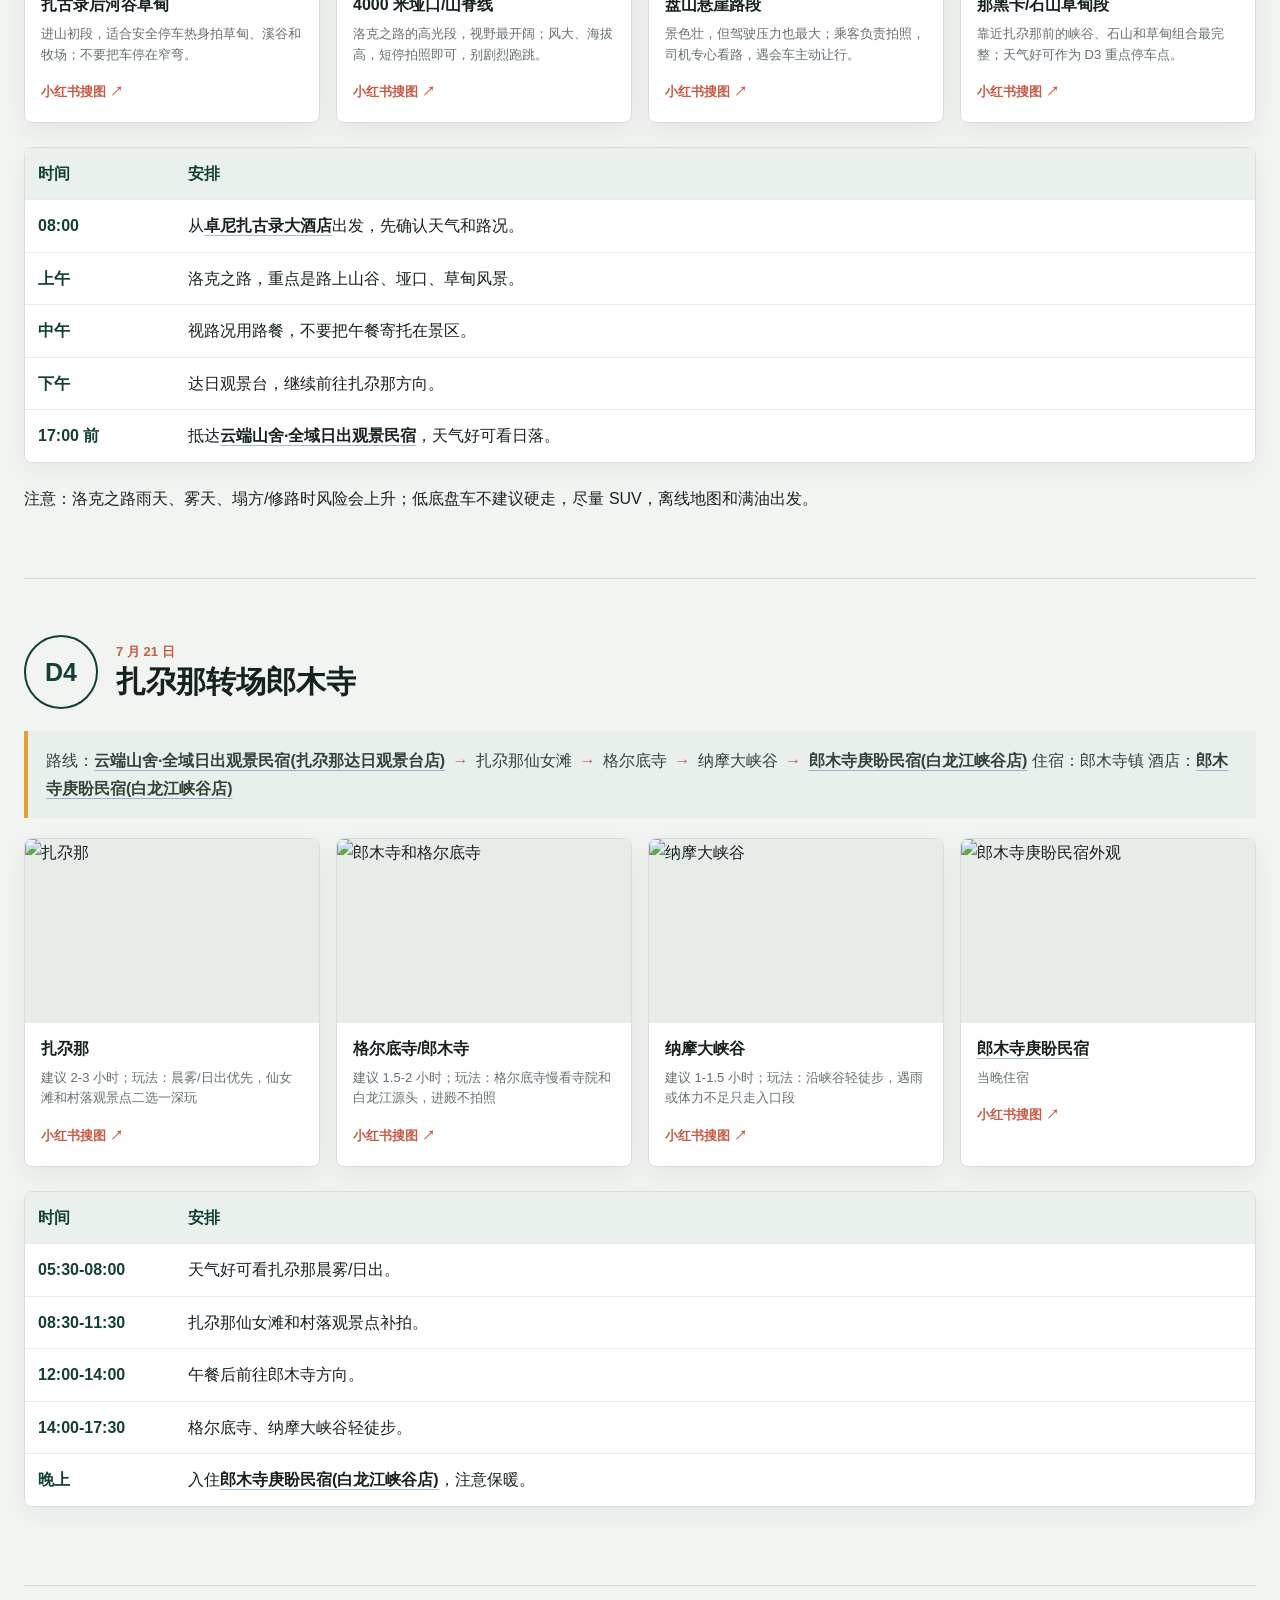
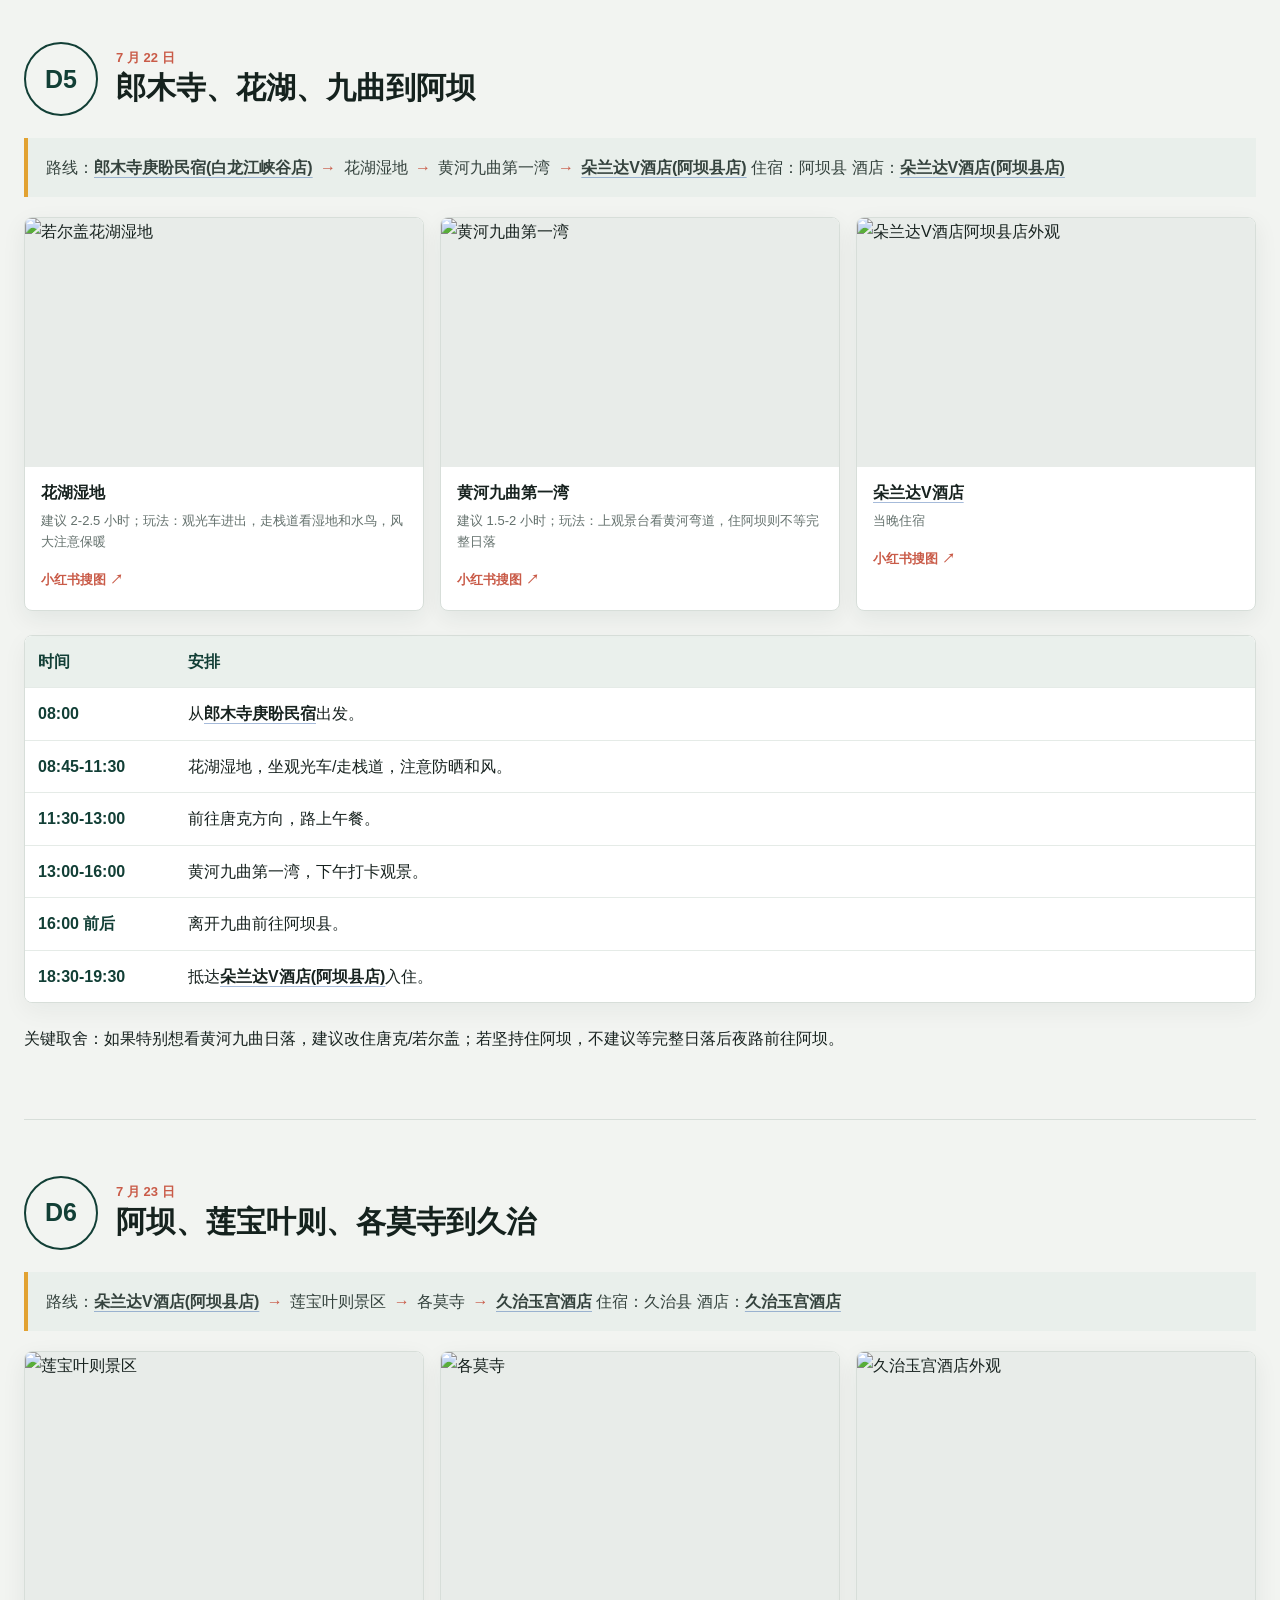
==== commit c13966d9: "Update Gannan forecast from Moji Weather" ====
--- a/gannan/gannan-guide.html
+++ b/gannan/gannan-guide.html
@@ -309,7 +309,7 @@
 .weather-chart-legend i { width: 24px; height: 4px; border-radius: 2px; background: #d97928; }
 .weather-chart-legend span:last-child i { background: #246bb2; }
 .weather-chart-scroll { overflow-x: auto; border: 1px solid var(--line); border-radius: var(--radius); background: var(--paper); box-shadow: 0 8px 24px rgba(20, 44, 37, .05); scrollbar-color: #9eb6ac transparent; }
-.weather-chart-svg { display: block; width: 2280px; max-width: none; height: auto; }
+.weather-chart-svg { display: block; width: 2040px; max-width: none; height: auto; }
 .weather-chart-note { margin: 9px 2px 0; color: var(--muted); font-size: 12px; }
 .elevation-wrap { overflow-x: auto; margin: 18px 0 22px; border: 1px solid var(--line); border-radius: var(--radius); background: var(--paper); }
 .elevation-wrap svg { width: 100%; min-width: 760px; height: auto; display: block; }
@@ -433,7 +433,7 @@
   .weather-chart-head { display: block; }
   .weather-chart-legend { margin-top: 8px; }
   .weather-chart-scroll { margin-right: -14px; border-radius: 6px 0 0 6px; }
-  .weather-chart-svg { width: 2280px; }
+  .weather-chart-svg { width: 2040px; }
   .elevation-wrap { overflow: visible; }
   .elevation-wrap svg { min-width: 0; }
   .footer { font-size: 12px; }
@@ -456,7 +456,7 @@
 </ol>
 </section><section>
 <h2 id="overview">全程概览</h2>
-<p>景点坐标预报更新于 2026 年 7 月 15 日 21:58，来自 <a href="https://open-meteo.com/en/docs" rel="noreferrer" target="_blank">Open-Meteo</a>；区县趋势于同日晚间使用 <a href="https://tianqi.moji.com/" rel="noreferrer" target="_blank">墨迹天气</a> 网页复核。主表和折线图按景点真实坐标展示，墨迹数据只用于判断区域趋势；城区与高海拔景点温度不可直接互相替代。D7-D9 仍属中远期预报，每天出发前再看一次雷达、预警和路况。</p>
+<p>天气更新于 2026 年 7 月 15 日 22:47，全部来自 <a href="https://tianqi.moji.com/" rel="noreferrer" target="_blank">墨迹天气</a> 区县预报。墨迹中远期网页仅公开日最高/最低温，表中将日最低作为 07:00-24:00 的保守下限；合并景点最高温取最大值、最低温取最小值。美仁草原/合作片区暂取邻近夏河预报，黄洮交汇取临夏预报，出发前 48 小时再按小时预报复核。</p>
 <p>穿衣原则：全程按“短袖/速干内层 + 防晒层 + 抓绒或薄羽绒 + 冲锋衣/雨衣”分层准备。兰州、临夏白天偏热，高海拔草原和莲宝叶则早晚冷、风大、雨来得快。</p>
 <svg aria-hidden="true" height="0" style="position:absolute;overflow:hidden" width="0"><defs>
 <symbol id="weather-sun" viewbox="0 0 48 48"><circle cx="24" cy="24" fill="#facc15" r="9"></circle><g stroke="#f59e0b" stroke-linecap="round" stroke-width="3"><path d="M24 4v6M24 38v6M4 24h6M38 24h6M10 10l4 4M34 34l4 4M38 10l-4 4M14 34l-4 4"></path></g></symbol>
@@ -467,32 +467,32 @@
 <div class="table-wrap"><table class="overview-table">
 <thead><tr><th>日期</th><th>天数</th><th>住宿</th><th>主要路线</th><th>天气/温度参考</th><th>穿衣建议</th><th>随身重点</th><th>节奏判断</th></tr></thead>
 <tbody>
-<tr><td>7/18 周六</td><td>D1</td><td><a class="hotel-link" href="https://m.ctrip.com/html5/hotel/hoteldetail/66757085.html" rel="noreferrer" target="_blank">全季酒店(兰州张掖路省政府地铁站店)</a></td><td>兰州中川机场 <span class="arrow">→</span> 甘肃省博物馆 <span class="arrow">→</span> 中山桥 <span class="arrow">→</span> <a class="hotel-link" href="https://m.ctrip.com/html5/hotel/hoteldetail/66757085.html" rel="noreferrer" target="_blank">全季酒店</a></td><td><div class="weather-cell"><svg aria-label="机场和市区有小雨" class="weather-icon"><use href="#weather-rain"></use></svg><div class="weather-temp"><span><b>28</b><small>高</small></span><span><b>14</b><small>低</small></span></div><span class="weather-note"><span><b>中川机场</b> 小雨 25/14℃ · 降水 75% · 阵风 38km/h</span><span><b>兰州市区</b> 小雨 28/18℃ · 降水 74% · 阵风 34km/h</span></span></div></td><td>市区可短袖/薄长袖，机场和黄河边加轻薄防风雨外套。</td><td>折叠伞、轻薄外套、舒适步行鞋</td><td>落地大概率遇雨，取车和进城留出缓冲</td></tr>
-<tr><td>7/19 周日</td><td>D2</td><td><a class="hotel-link" href="https://m.ctrip.com/html5/hotel/hoteldetail/111531991.html" rel="noreferrer" target="_blank">卓尼扎古录大酒店</a></td><td><a class="hotel-link" href="https://m.ctrip.com/html5/hotel/hoteldetail/66757085.html" rel="noreferrer" target="_blank">全季酒店</a> <span class="arrow">→</span> 美仁大草原 <span class="arrow">→</span> 合作米拉日巴佛阁 <span class="arrow">→</span> <a class="hotel-link" href="https://m.ctrip.com/html5/hotel/hoteldetail/111531991.html" rel="noreferrer" target="_blank">卓尼扎古录大酒店</a></td><td><div class="weather-cell"><svg aria-label="草原有零星小雨，合作到扎古录转晴" class="weather-icon"><use href="#weather-rain"></use></svg><div class="weather-temp"><span><b>21</b><small>高</small></span><span><b>2</b><small>低</small></span></div><span class="weather-note"><span><b>美仁草原</b> 零星小雨 16/4℃ · 降水 63%</span><span><b>合作佛阁</b> 晴间多云 21/7℃ · 降水 39%</span><span><b>扎古录</b> 晴间多云 19/2℃ · 阵风 30km/h</span></span></div></td><td>温差很大，草原和扎古录按 2-4℃准备抓绒/薄羽绒，白天分层减衣。</td><td>防风外套、抓绒、墨镜、防晒霜</td><td>美仁可能短时小雨，后半程天气较好</td></tr>
-<tr><td>7/20 周一</td><td>D3</td><td><a class="hotel-link" href="https://m.ctrip.com/html5/hotel/hoteldetail/111872533.html" rel="noreferrer" target="_blank">云端山舍·全域日出观景民宿(扎尕那达日观景台店)</a></td><td><a class="hotel-link" href="https://m.ctrip.com/html5/hotel/hoteldetail/111531991.html" rel="noreferrer" target="_blank">卓尼扎古录大酒店</a> <span class="arrow">→</span> 达日观景台 <span class="arrow">→</span> <a class="hotel-link" href="https://m.ctrip.com/html5/hotel/hoteldetail/111872533.html" rel="noreferrer" target="_blank">云端山舍</a></td><td><div class="weather-cell"><svg aria-label="洛克之路和扎尕那有零星小雨" class="weather-icon"><use href="#weather-rain"></use></svg><div class="weather-temp"><span><b>21</b><small>高</small></span><span><b>6</b><small>低</small></span></div><span class="weather-note"><span><b>达日观景台</b> 零星小雨 20/6℃ · 降水 82% · 阵风 35km/h</span><span><b>扎尕那</b> 零星小雨 21/7℃ · 降水 75%</span></span></div></td><td>速干长袖 + 抓绒/薄羽绒 + 冲锋衣，雨后山路湿滑。</td><td>雨衣、防滑鞋、保暖帽</td><td>降水概率高，洛克之路降速并避免摸黑抵达</td></tr>
-<tr><td>7/21 周二</td><td>D4</td><td><a class="hotel-link" href="https://m.ctrip.com/html5/hotel/hoteldetail/134867328.html" rel="noreferrer" target="_blank">郎木寺庚盼民宿(白龙江峡谷店)</a></td><td><a class="hotel-link" href="https://m.ctrip.com/html5/hotel/hoteldetail/111872533.html" rel="noreferrer" target="_blank">云端山舍</a> <span class="arrow">→</span> 扎尕那仙女滩 <span class="arrow">→</span> 格尔底寺 <span class="arrow">→</span> 纳摩大峡谷 <span class="arrow">→</span> <a class="hotel-link" href="https://m.ctrip.com/html5/hotel/hoteldetail/134867328.html" rel="noreferrer" target="_blank">郎木寺庚盼民宿</a></td><td><div class="weather-cell"><svg aria-label="扎尕那和郎木寺片区有小雨" class="weather-icon"><use href="#weather-rain"></use></svg><div class="weather-temp"><span><b>19</b><small>高</small></span><span><b>6</b><small>低</small></span></div><span class="weather-note"><span><b>扎尕那仙女滩</b> 小雨 19/7℃ · 降水 88%</span><span><b>郎木寺片区</b> 零星小雨 17-18/6-7℃ · 阵风最高 48km/h</span></span></div></td><td>抓绒/薄羽绒外加冲锋衣；峡谷按有雨、强阵风准备。</td><td>冲锋衣、轻便徒步鞋、保暖帽</td><td>仙女滩降水高，纳摩峡谷视风雨缩短停留</td></tr>
-<tr><td>7/22 周三</td><td>D5</td><td><a class="hotel-link" href="https://m.ctrip.com/html5/hotel/hoteldetail/131972530.html" rel="noreferrer" target="_blank">朵兰达V酒店(阿坝县店)</a></td><td><a class="hotel-link" href="https://m.ctrip.com/html5/hotel/hoteldetail/134867328.html" rel="noreferrer" target="_blank">郎木寺庚盼民宿</a> <span class="arrow">→</span> 花湖 <span class="arrow">→</span> 黄河九曲第一湾 <span class="arrow">→</span> <a class="hotel-link" href="https://m.ctrip.com/html5/hotel/hoteldetail/131972530.html" rel="noreferrer" target="_blank">朵兰达V酒店</a></td><td><div class="weather-cell"><svg aria-label="沿途零星小雨" class="weather-icon"><use href="#weather-rain"></use></svg><div class="weather-temp"><span><b>20</b><small>高</small></span><span><b>7</b><small>低</small></span></div><span class="weather-note"><span><b>花湖/黄河九曲</b> 零星小雨 17-18/7℃ · 降水最高 27% · 阵风最高 34km/h</span><span><b>阿坝县</b> 零星小雨 20/9℃ · 降水 26%</span></span></div></td><td>湿地和河湾约 7-18℃，长袖加防风层，雨后补抓绒。</td><td>防晒、雨具、保温杯</td><td>降水概率回落，但仍不等完整日落后赶夜路</td></tr>
-<tr><td>7/23 周四</td><td>D6</td><td><a class="hotel-link" href="https://m.ctrip.com/html5/hotel/hoteldetail/121194192.html" rel="noreferrer" target="_blank">久治玉宫酒店</a></td><td><a class="hotel-link" href="https://m.ctrip.com/html5/hotel/hoteldetail/131972530.html" rel="noreferrer" target="_blank">朵兰达V酒店</a> <span class="arrow">→</span> 莲宝叶则 <span class="arrow">→</span> 各莫寺 <span class="arrow">→</span> <a class="hotel-link" href="https://m.ctrip.com/html5/hotel/hoteldetail/121194192.html" rel="noreferrer" target="_blank">久治玉宫酒店</a></td><td><div class="weather-cell"><svg aria-label="景区零星小雨，久治晴间多云" class="weather-icon"><use href="#weather-rain"></use></svg><div class="weather-temp"><span><b>19</b><small>高</small></span><span><b>5</b><small>低</small></span></div><span class="weather-note"><span><b>莲宝叶则/各莫寺</b> 零星小雨 13-15/5-6℃ · 降水 41% · 阵风最高 22km/h</span><span><b>久治</b> 晴间多云 19/6℃ · 日内降水概率 59%</span></span></div></td><td>莲宝叶则按 5-15℃穿抓绒/薄羽绒 + 冲锋衣，离开景区后再减衣。</td><td>保暖层、手套/帽子、雨衣</td><td>全程最低体感的一天，优先看身体状态</td></tr>
-<tr><td>7/24 周五</td><td>D7</td><td><a class="hotel-link" href="https://m.ctrip.com/html5/hotel/hoteldetail/130838449.html" rel="noreferrer" target="_blank">夏河蓝庭雅居酒店</a></td><td><a class="hotel-link" href="https://m.ctrip.com/html5/hotel/hoteldetail/121194192.html" rel="noreferrer" target="_blank">久治玉宫酒店</a> <span class="arrow">→</span> 娘玛寺 <span class="arrow">→</span> 阿万仓 <span class="arrow">→</span> 郭莽 <span class="arrow">→</span> 桑科 <span class="arrow">→</span> <a class="hotel-link" href="https://m.ctrip.com/html5/hotel/hoteldetail/130838449.html" rel="noreferrer" target="_blank">蓝庭雅居酒店</a></td><td><div class="weather-cell"><svg aria-label="湿地沿线零星小雨，郭莽多云" class="weather-icon"><use href="#weather-rain"></use></svg><div class="weather-temp"><span><b>22</b><small>高</small></span><span><b>8</b><small>低</small></span></div><span class="weather-note"><span><b>娘玛寺/阿万仓</b> 零星小雨 20/8℃ · 降水 65%</span><span><b>郭莽湿地</b> 多云 20/8℃ · 降水 57% · 阵风 28km/h</span><span><b>桑科/夏河</b> 零星小雨 21/8℃ → 22/11℃</span></span></div></td><td>湿地沿线约 8-20℃，下车加抓绒和防风雨外套；到夏河后可减衣。</td><td>防风外套、雨具、备用袜子</td><td>高德约 336.6km/5h26m，雨天仍按 8-9h 安排</td></tr>
-<tr><td>7/25 周六</td><td>D8</td><td><a class="hotel-link" href="https://m.ctrip.com/html5/hotel/hoteldetail/127225302.html" rel="noreferrer" target="_blank">临夏八坊十三巷美仑酒店</a></td><td><a class="hotel-link" href="https://m.ctrip.com/html5/hotel/hoteldetail/130838449.html" rel="noreferrer" target="_blank">蓝庭雅居酒店</a> <span class="arrow">→</span> 拉卜楞寺 <span class="arrow">→</span> 甘加秘境 <span class="arrow">→</span> <a class="hotel-link" href="https://m.ctrip.com/html5/hotel/hoteldetail/127225302.html" rel="noreferrer" target="_blank">临夏八坊十三巷美仑酒店</a></td><td><div class="weather-cell"><svg aria-label="甘加小雨，临夏有雷阵雨信号" class="weather-icon"><use href="#weather-storm"></use></svg><div class="weather-temp"><span><b>23</b><small>高</small></span><span><b>9</b><small>低</small></span></div><span class="weather-note"><span><b>拉卜楞寺</b> 小雨 18/12℃ · 降水 31% · 阵风 27km/h</span><span><b>甘加秘境</b> 小雨 15/9℃ · 降水 85%</span><span><b>临夏</b> 雷阵雨 23/18℃ · 阵风 25km/h</span></span></div></td><td>甘加按 9-15℃和雨天穿；到临夏后减衣，但雨具继续随身。</td><td>雨具、防滑鞋、抓绒</td><td>甘加降水高，临夏有雷暴信号，避开空旷高点</td></tr>
-<tr><td>7/26 周日</td><td>D9</td><td>返程</td><td><a class="hotel-link" href="https://m.ctrip.com/html5/hotel/hoteldetail/127225302.html" rel="noreferrer" target="_blank">临夏八坊十三巷美仑酒店</a> <span class="arrow">→</span> 黄洮交汇观景平台 <span class="arrow">→</span> 兰州中川机场 T3</td><td><div class="weather-cell"><svg aria-label="黄洮多云，机场晴" class="weather-icon"><use href="#weather-cloud"></use></svg><div class="weather-temp"><span><b>29</b><small>高</small></span><span><b>19</b><small>低</small></span></div><span class="weather-note"><span><b>黄洮交汇</b> 多云 29/19℃ · 降水 20%</span><span><b>中川机场</b> 晴 29/19℃ · 降水 24% · 阵风 24km/h</span></span></div></td><td>白天偏暖，以短袖/薄长袖为主；观景平台和机场备轻薄防风层。</td><td>防晒、防风外套、舒适鞋</td><td>景点模型较稳定，但两来源分歧；返程前复核，13:00 前离开观景平台</td></tr>
+<tr><td>7/18 周六</td><td>D1</td><td><a class="hotel-link" href="https://m.ctrip.com/html5/hotel/hoteldetail/66757085.html" rel="noreferrer" target="_blank">全季酒店(兰州张掖路省政府地铁站店)</a></td><td>兰州中川机场 <span class="arrow">→</span> 甘肃省博物馆 <span class="arrow">→</span> 中山桥 <span class="arrow">→</span> <a class="hotel-link" href="https://m.ctrip.com/html5/hotel/hoteldetail/66757085.html" rel="noreferrer" target="_blank">全季酒店</a></td><td><div class="weather-cell"><svg aria-label="机场和兰州市区晴" class="weather-icon"><use href="#weather-sun"></use></svg><div class="weather-temp"><span><b>31</b><small>高</small></span><span><b>11</b><small>低</small></span></div><span class="weather-note"><span><b>中川机场（永登）</b> 晴 27/11℃ · 西北风2级</span><span><b>兰州市区</b> 晴 31/15℃ · 西风3级</span></span></div></td><td>市区白天短袖，机场早晚加薄外套；黄河边注意防晒和风。</td><td>防晒帽、薄外套、舒适步行鞋</td><td>天气较稳，落地后按原计划轻松游览</td></tr>
+<tr><td>7/19 周日</td><td>D2</td><td><a class="hotel-link" href="https://m.ctrip.com/html5/hotel/hoteldetail/111531991.html" rel="noreferrer" target="_blank">卓尼扎古录大酒店</a></td><td><a class="hotel-link" href="https://m.ctrip.com/html5/hotel/hoteldetail/66757085.html" rel="noreferrer" target="_blank">全季酒店</a> <span class="arrow">→</span> 美仁大草原 <span class="arrow">→</span> 合作米拉日巴佛阁 <span class="arrow">→</span> <a class="hotel-link" href="https://m.ctrip.com/html5/hotel/hoteldetail/111531991.html" rel="noreferrer" target="_blank">卓尼扎古录大酒店</a></td><td><div class="weather-cell"><svg aria-label="美仁合作片区小雨，卓尼转晴" class="weather-icon"><use href="#weather-rain"></use></svg><div class="weather-temp"><span><b>22</b><small>高</small></span><span><b>5</b><small>低</small></span></div><span class="weather-note"><span><b>美仁/合作片区（夏河近邻）</b> 小雨 19/5℃ · 西北风2级</span><span><b>卓尼/扎古录</b> 晴 22/6℃ · 东北风2级</span></span></div></td><td>草原按 5℃准备抓绒和防风雨外套，转晴后分层减衣。</td><td>雨衣、抓绒、墨镜、防晒霜</td><td>前半程可能有雨，后半程转晴</td></tr>
+<tr><td>7/20 周一</td><td>D3</td><td><a class="hotel-link" href="https://m.ctrip.com/html5/hotel/hoteldetail/111872533.html" rel="noreferrer" target="_blank">云端山舍·全域日出观景民宿(扎尕那达日观景台店)</a></td><td><a class="hotel-link" href="https://m.ctrip.com/html5/hotel/hoteldetail/111531991.html" rel="noreferrer" target="_blank">卓尼扎古录大酒店</a> <span class="arrow">→</span> 达日观景台 <span class="arrow">→</span> <a class="hotel-link" href="https://m.ctrip.com/html5/hotel/hoteldetail/111872533.html" rel="noreferrer" target="_blank">云端山舍</a></td><td><div class="weather-cell"><svg aria-label="洛克之路和扎尕那小雨" class="weather-icon"><use href="#weather-rain"></use></svg><div class="weather-temp"><span><b>23</b><small>高</small></span><span><b>7</b><small>低</small></span></div><span class="weather-note"><span><b>卓尼出发</b> 小雨 20/7℃ · 东北风3级</span><span><b>达日/扎尕那（迭部）</b> 小雨 23/7℃ · 东北风3级</span></span></div></td><td>速干长袖 + 抓绒 + 冲锋衣，雨后山路湿滑。</td><td>雨衣、防滑鞋、保暖帽</td><td>全线有雨，洛克之路降速并避免摸黑抵达</td></tr>
+<tr><td>7/21 周二</td><td>D4</td><td><a class="hotel-link" href="https://m.ctrip.com/html5/hotel/hoteldetail/134867328.html" rel="noreferrer" target="_blank">郎木寺庚盼民宿(白龙江峡谷店)</a></td><td><a class="hotel-link" href="https://m.ctrip.com/html5/hotel/hoteldetail/111872533.html" rel="noreferrer" target="_blank">云端山舍</a> <span class="arrow">→</span> 扎尕那仙女滩 <span class="arrow">→</span> 格尔底寺 <span class="arrow">→</span> 纳摩大峡谷 <span class="arrow">→</span> <a class="hotel-link" href="https://m.ctrip.com/html5/hotel/hoteldetail/134867328.html" rel="noreferrer" target="_blank">郎木寺庚盼民宿</a></td><td><div class="weather-cell"><svg aria-label="扎尕那和郎木寺片区小雨" class="weather-icon"><use href="#weather-rain"></use></svg><div class="weather-temp"><span><b>23</b><small>高</small></span><span><b>3</b><small>低</small></span></div><span class="weather-note"><span><b>仙女滩（迭部）</b> 小雨 23/8℃ · 东北风3级</span><span><b>郎木寺片区（碌曲）</b> 小雨 19/3℃ · 西北风3级</span></span></div></td><td>温差最大的一天，抓绒/薄羽绒外加冲锋衣，雨停也不要撤保暖层。</td><td>冲锋衣、薄羽绒、防滑鞋</td><td>两段都有雨，峡谷视雨势缩短停留</td></tr>
+<tr><td>7/22 周三</td><td>D5</td><td><a class="hotel-link" href="https://m.ctrip.com/html5/hotel/hoteldetail/131972530.html" rel="noreferrer" target="_blank">朵兰达V酒店(阿坝县店)</a></td><td><a class="hotel-link" href="https://m.ctrip.com/html5/hotel/hoteldetail/134867328.html" rel="noreferrer" target="_blank">郎木寺庚盼民宿</a> <span class="arrow">→</span> 花湖 <span class="arrow">→</span> 黄河九曲第一湾 <span class="arrow">→</span> <a class="hotel-link" href="https://m.ctrip.com/html5/hotel/hoteldetail/131972530.html" rel="noreferrer" target="_blank">朵兰达V酒店</a></td><td><div class="weather-cell"><svg aria-label="花湖、九曲和阿坝晴" class="weather-icon"><use href="#weather-sun"></use></svg><div class="weather-temp"><span><b>25</b><small>高</small></span><span><b>5</b><small>低</small></span></div><span class="weather-note"><span><b>花湖/黄河九曲（若尔盖）</b> 晴 22/5℃ · 西北风3级</span><span><b>阿坝县</b> 晴 25/6℃ · 东北风3级</span></span></div></td><td>早晚加抓绒，白天升温后以长袖和防晒层为主。</td><td>防晒、抓绒、保温杯</td><td>天气较好，仍不等九曲完整日落后赶夜路</td></tr>
+<tr><td>7/23 周四</td><td>D6</td><td><a class="hotel-link" href="https://m.ctrip.com/html5/hotel/hoteldetail/121194192.html" rel="noreferrer" target="_blank">久治玉宫酒店</a></td><td><a class="hotel-link" href="https://m.ctrip.com/html5/hotel/hoteldetail/131972530.html" rel="noreferrer" target="_blank">朵兰达V酒店</a> <span class="arrow">→</span> 莲宝叶则 <span class="arrow">→</span> 各莫寺 <span class="arrow">→</span> <a class="hotel-link" href="https://m.ctrip.com/html5/hotel/hoteldetail/121194192.html" rel="noreferrer" target="_blank">久治玉宫酒店</a></td><td><div class="weather-cell"><svg aria-label="阿坝景区小雨，久治转晴" class="weather-icon"><use href="#weather-rain"></use></svg><div class="weather-temp"><span><b>21</b><small>高</small></span><span><b>5</b><small>低</small></span></div><span class="weather-note"><span><b>莲宝叶则/各莫寺（阿坝）</b> 小雨 21/7℃ · 东北风3级</span><span><b>久治</b> 晴 17/5℃ · 东风2级</span></span></div></td><td>高海拔景区按低温雨天准备抓绒/薄羽绒 + 冲锋衣。</td><td>保暖层、手套/帽子、雨衣</td><td>景区有雨，优先看身体状态和现场能见度</td></tr>
+<tr><td>7/24 周五</td><td>D7</td><td><a class="hotel-link" href="https://m.ctrip.com/html5/hotel/hoteldetail/130838449.html" rel="noreferrer" target="_blank">夏河蓝庭雅居酒店</a></td><td><a class="hotel-link" href="https://m.ctrip.com/html5/hotel/hoteldetail/121194192.html" rel="noreferrer" target="_blank">久治玉宫酒店</a> <span class="arrow">→</span> 娘玛寺 <span class="arrow">→</span> 阿万仓 <span class="arrow">→</span> 郭莽 <span class="arrow">→</span> 桑科 <span class="arrow">→</span> <a class="hotel-link" href="https://m.ctrip.com/html5/hotel/hoteldetail/130838449.html" rel="noreferrer" target="_blank">蓝庭雅居酒店</a></td><td><div class="weather-cell"><svg aria-label="久治玛曲小雨，碌曲夏河转多云" class="weather-icon"><use href="#weather-rain"></use></svg><div class="weather-temp"><span><b>23</b><small>高</small></span><span><b>5</b><small>低</small></span></div><span class="weather-note"><span><b>久治/玛曲</b> 小雨 18-19/5-7℃</span><span><b>郭莽（碌曲）</b> 多云 22/7℃ · 东北风3级</span><span><b>桑科/夏河</b> 多云 23/9℃ · 南风2级</span></span></div></td><td>前半程按 5℃雨天穿，后半程转多云后分层减衣。</td><td>防风外套、雨具、备用袜子</td><td>前半程湿滑，高德约 336.6km/5h26m，仍按 8-9h 安排</td></tr>
+<tr><td>7/25 周六</td><td>D8</td><td><a class="hotel-link" href="https://m.ctrip.com/html5/hotel/hoteldetail/127225302.html" rel="noreferrer" target="_blank">临夏八坊十三巷美仑酒店</a></td><td><a class="hotel-link" href="https://m.ctrip.com/html5/hotel/hoteldetail/130838449.html" rel="noreferrer" target="_blank">蓝庭雅居酒店</a> <span class="arrow">→</span> 拉卜楞寺 <span class="arrow">→</span> 甘加秘境 <span class="arrow">→</span> <a class="hotel-link" href="https://m.ctrip.com/html5/hotel/hoteldetail/127225302.html" rel="noreferrer" target="_blank">临夏八坊十三巷美仑酒店</a></td><td><div class="weather-cell"><svg aria-label="夏河小雨，临夏转阴" class="weather-icon"><use href="#weather-rain"></use></svg><div class="weather-temp"><span><b>31</b><small>高</small></span><span><b>9</b><small>低</small></span></div><span class="weather-note"><span><b>拉卜楞/甘加（夏河）</b> 小雨 21/9℃ · 东风2级</span><span><b>临夏</b> 阴 31/15℃ · 东北风2级</span></span></div></td><td>甘加穿抓绒和雨衣，到临夏明显升温后及时减衣。</td><td>雨具、防滑鞋、便于收纳的保暖层</td><td>甘加有雨，临夏转暖，防止车内外温差不适</td></tr>
+<tr><td>7/26 周日</td><td>D9</td><td>返程</td><td><a class="hotel-link" href="https://m.ctrip.com/html5/hotel/hoteldetail/127225302.html" rel="noreferrer" target="_blank">临夏八坊十三巷美仑酒店</a> <span class="arrow">→</span> 黄洮交汇观景平台 <span class="arrow">→</span> 兰州中川机场 T3</td><td><div class="weather-cell"><svg aria-label="临夏至中川机场有小雨" class="weather-icon"><use href="#weather-rain"></use></svg><div class="weather-temp"><span><b>29</b><small>高</small></span><span><b>17</b><small>低</small></span></div><span class="weather-note"><span><b>黄洮交汇（临夏参考）</b> 小雨 29/17℃ · 东北风2级</span><span><b>中川机场（永登）</b> 小雨 29/18℃ · 东南风2级</span></span></div></td><td>薄长袖为主，雨具随身，观景平台和机场备轻薄防风层。</td><td>折叠伞、防风外套、舒适鞋</td><td>返程沿线有雨，13:00 前离开观景平台并预留还车时间</td></tr>
 </tbody></table></div>
 <div class="weather-chart">
 <div class="weather-chart-head"><h3>沿途天气温度趋势</h3><div class="weather-chart-legend"><span><i></i>最高温</span><span><i></i>最低温</span></div></div>
-<div class="weather-chart-scroll"><img alt="甘南自驾 D1 至 D9 沿途天气高低温折线图，包含天气图标、降水概率和地点" class="weather-chart-svg" src="images/gannan-weather-trend.svg"/></div>
-<p class="weather-chart-note">同日、同天气类别且最高温和最低温差均不超过 2℃ 的相邻景点已合并；合并温度取四舍五入平均值，降水概率取较高值。手机端可左右滑动查看全程。</p>
+<div class="weather-chart-scroll"><img alt="甘南自驾 D1 至 D9 墨迹天气高低温折线图，包含天气图标、风力和地点" class="weather-chart-svg" src="images/gannan-weather-trend.svg"/></div>
+<p class="weather-chart-note">温度均来自墨迹天气区县预报；合并景点最高温取最大值、最低温取最小值，日最低作为 07:00-24:00 保守下限。手机端可左右滑动查看全程。</p>
 </div>
-<h3>墨迹天气区县复核</h3>
+<h3>墨迹天气逐日来源</h3>
 <div class="weather-check-grid">
-<article class="weather-check"><strong>D1 · 兰州</strong><p>墨迹显示 7/18 多云 18-30℃，比景点坐标模型更暖、更少雨；落地仍按小雨准备。<a href="https://tianqi.moji.com/weather/china/gansu/lanzhou" rel="noreferrer" target="_blank">墨迹详情</a></p></article>
-<article class="weather-check"><strong>D2 · 卓尼</strong><p>墨迹显示 7/19 晴 6-22℃，支持美仁草原之后天气逐步转好的判断。<a href="https://tianqi.moji.com/weather/china/gansu/juoni-county" rel="noreferrer" target="_blank">墨迹详情</a></p></article>
-<article class="weather-check"><strong>D3 · 迭部</strong><p>墨迹显示 7/20 小雨 7-23℃，与达日、扎尕那景点模型一致，洛克之路按雨天驾驶。<a href="https://tianqi.moji.com/weather/china/gansu/diebu-county" rel="noreferrer" target="_blank">墨迹详情</a></p></article>
-<article class="weather-check"><strong>D4 · 碌曲</strong><p>墨迹显示 7/21 小雨 3-19℃；郎木寺片区除雨具外还要保留保暖和防强阵风方案。<a href="https://tianqi.moji.com/weather/china/gansu/luqu-county" rel="noreferrer" target="_blank">墨迹详情</a></p></article>
-<article class="weather-check"><strong>D5 · 若尔盖</strong><p>墨迹显示 7/22 小雨 5-20℃，支持花湖、九曲湿冷的判断，下车及时加防风层。<a href="https://tianqi.moji.com/weather/china/sichuan/ruoergai-county" rel="noreferrer" target="_blank">墨迹详情</a></p></article>
-<article class="weather-check"><strong>D6 · 久治</strong><p>墨迹显示 7/23 晴 5-17℃；县城可能转晴，但莲宝叶则和各莫寺仍按高海拔零星小雨准备。<a href="https://tianqi.moji.com/weather/china/qinghai/jigzhi-county" rel="noreferrer" target="_blank">墨迹详情</a></p></article>
-<article class="weather-check"><strong>D7 · 碌曲片区</strong><p>墨迹显示 7/24 多云 7-22℃；景点坐标模型仍提示湿地沿线有零星小雨，全程随车带雨具。<a href="https://tianqi.moji.com/weather/china/gansu/luqu-county" rel="noreferrer" target="_blank">墨迹详情</a></p></article>
-<article class="weather-check weather-check-alert"><strong>D8 · 临夏</strong><p>墨迹显示 7/25 小雨 8-21℃；景点坐标模型出现临夏雷阵雨信号，按更不利方案执行，避开空旷高点。<a href="https://tianqi.moji.com/weather/china/gansu/linxia" rel="noreferrer" target="_blank">墨迹详情</a></p></article>
-<article class="weather-check weather-check-alert"><strong>D9 · 兰州</strong><p>墨迹显示 7/26 小雨 22-33℃，而中川机场坐标模型为晴。返程日两来源分歧明显，出发前复核雷达并给还车留余量。<a href="https://tianqi.moji.com/weather/china/gansu/lanzhou" rel="noreferrer" target="_blank">墨迹详情</a></p></article>
+<article class="weather-check"><strong>D1 · 永登 / 兰州</strong><p>7/18 晴 11-27℃ / 晴 15-31℃。<a href="https://tianqi.moji.com/weather/china/gansu/yongdeng-county" rel="noreferrer" target="_blank">永登</a> · <a href="https://tianqi.moji.com/weather/china/gansu/lanzhou" rel="noreferrer" target="_blank">兰州</a></p></article>
+<article class="weather-check"><strong>D2 · 夏河近邻 / 卓尼</strong><p>7/19 小雨 5-19℃ / 晴 6-22℃。<a href="https://tianqi.moji.com/weather/china/gansu/xiahe-county" rel="noreferrer" target="_blank">夏河</a> · <a href="https://tianqi.moji.com/weather/china/gansu/juoni-county" rel="noreferrer" target="_blank">卓尼</a></p></article>
+<article class="weather-check"><strong>D3 · 卓尼 / 迭部</strong><p>7/20 小雨 7-20℃ / 小雨 7-23℃。<a href="https://tianqi.moji.com/weather/china/gansu/juoni-county" rel="noreferrer" target="_blank">卓尼</a> · <a href="https://tianqi.moji.com/weather/china/gansu/diebu-county" rel="noreferrer" target="_blank">迭部</a></p></article>
+<article class="weather-check weather-check-alert"><strong>D4 · 迭部 / 碌曲</strong><p>7/21 小雨 8-23℃ / 小雨 3-19℃，沿途温差最大。<a href="https://tianqi.moji.com/weather/china/gansu/diebu-county" rel="noreferrer" target="_blank">迭部</a> · <a href="https://tianqi.moji.com/weather/china/gansu/luqu-county" rel="noreferrer" target="_blank">碌曲</a></p></article>
+<article class="weather-check"><strong>D5 · 若尔盖 / 阿坝</strong><p>7/22 晴 5-22℃ / 晴 6-25℃。<a href="https://tianqi.moji.com/weather/china/sichuan/ruoergai-county" rel="noreferrer" target="_blank">若尔盖</a> · <a href="https://tianqi.moji.com/weather/china/sichuan/aba-%28ngawa%29-county" rel="noreferrer" target="_blank">阿坝</a></p></article>
+<article class="weather-check"><strong>D6 · 阿坝 / 久治</strong><p>7/23 小雨 7-21℃ / 晴 5-17℃。<a href="https://tianqi.moji.com/weather/china/sichuan/aba-%28ngawa%29-county" rel="noreferrer" target="_blank">阿坝</a> · <a href="https://tianqi.moji.com/weather/china/qinghai/jigzhi-county" rel="noreferrer" target="_blank">久治</a></p></article>
+<article class="weather-check"><strong>D7 · 久治 / 玛曲 / 碌曲 / 夏河</strong><p>7/24 小雨 5-18℃ / 小雨 7-19℃ / 多云 7-22℃ / 多云 9-23℃。<a href="https://tianqi.moji.com/weather/china/qinghai/jigzhi-county" rel="noreferrer" target="_blank">久治</a> · <a href="https://tianqi.moji.com/weather/china/gansu/maqu-county" rel="noreferrer" target="_blank">玛曲</a> · <a href="https://tianqi.moji.com/weather/china/gansu/luqu-county" rel="noreferrer" target="_blank">碌曲</a> · <a href="https://tianqi.moji.com/weather/china/gansu/xiahe-county" rel="noreferrer" target="_blank">夏河</a></p></article>
+<article class="weather-check weather-check-alert"><strong>D8 · 夏河 / 临夏</strong><p>7/25 小雨 9-21℃ / 阴 15-31℃，昼间温差跨度大。<a href="https://tianqi.moji.com/weather/china/gansu/xiahe-county" rel="noreferrer" target="_blank">夏河</a> · <a href="https://tianqi.moji.com/weather/china/gansu/linxia" rel="noreferrer" target="_blank">临夏</a></p></article>
+<article class="weather-check"><strong>D9 · 临夏 / 永登</strong><p>7/26 小雨 17-29℃ / 小雨 18-29℃。<a href="https://tianqi.moji.com/weather/china/gansu/linxia" rel="noreferrer" target="_blank">临夏</a> · <a href="https://tianqi.moji.com/weather/china/gansu/yongdeng-county" rel="noreferrer" target="_blank">永登</a></p></article>
 </div>
 </section><section>
 <h2 id="hotel-orders">住宿订单</h2>
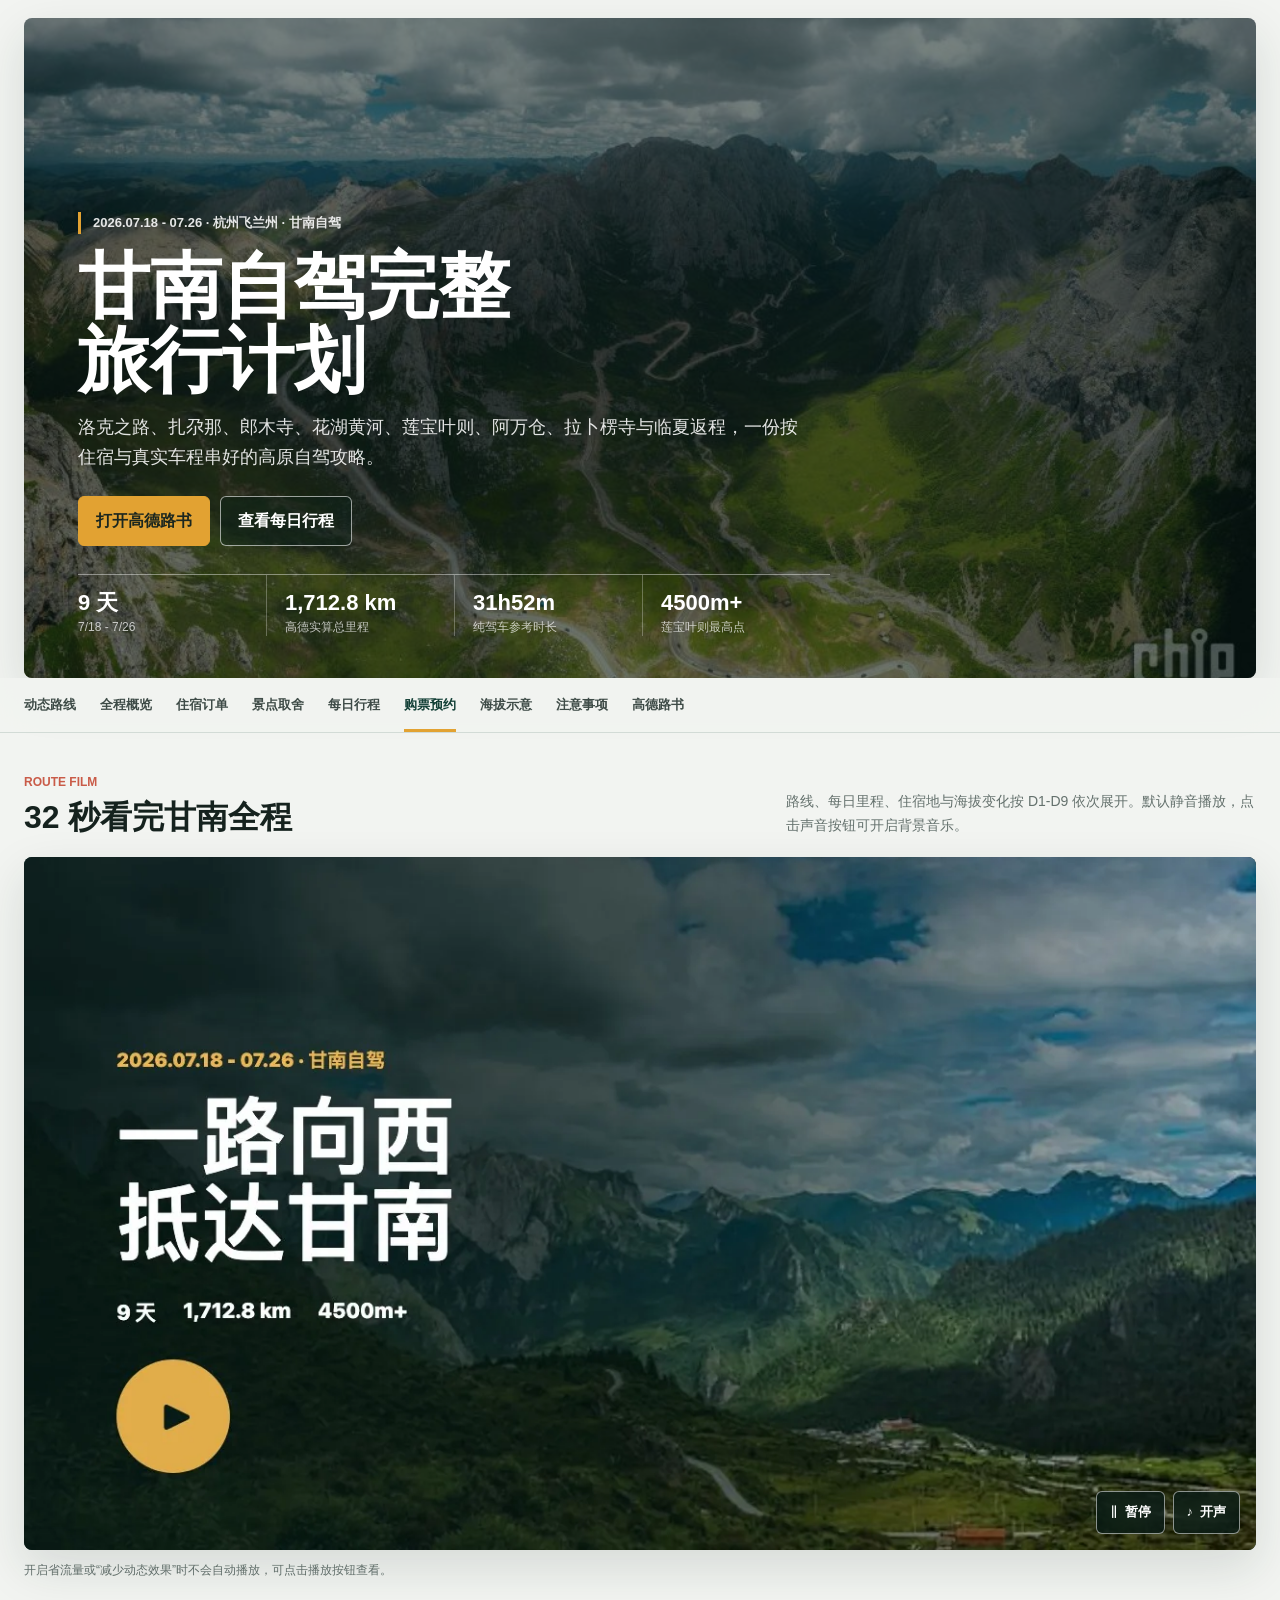
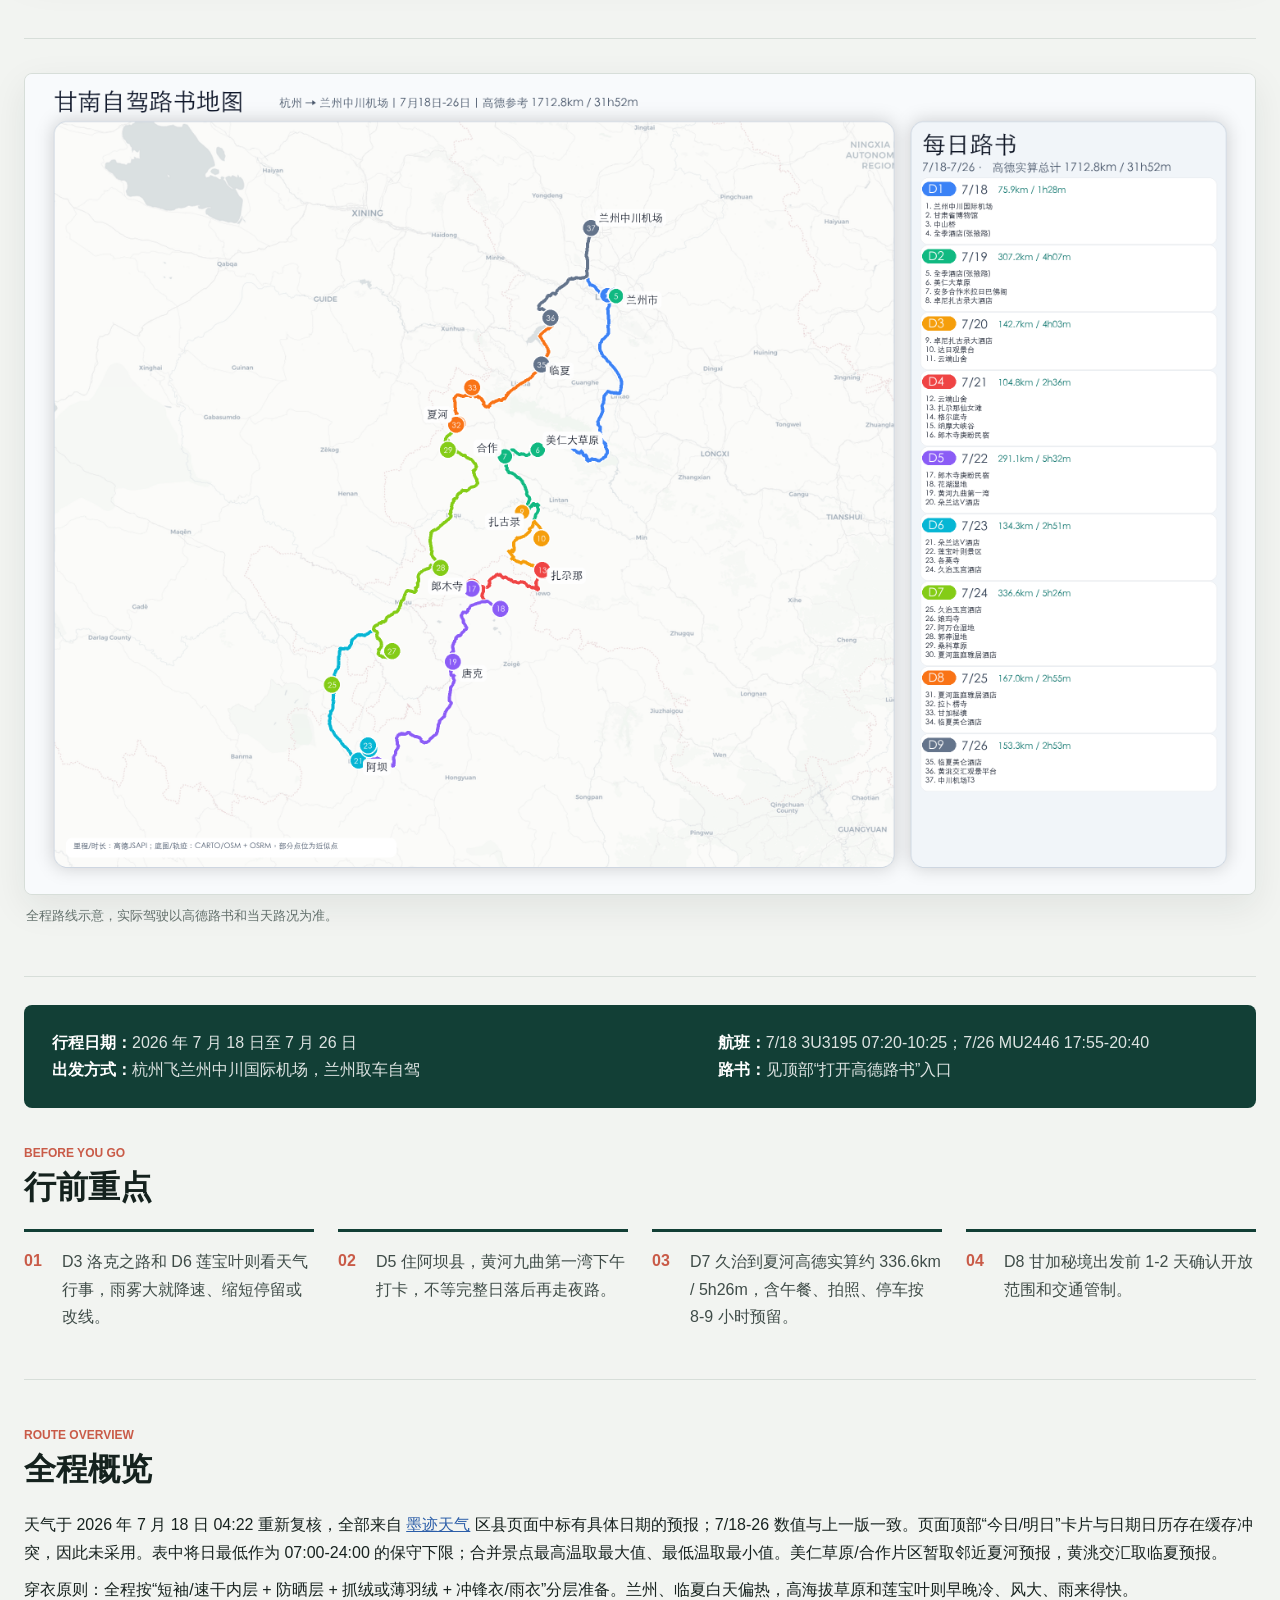
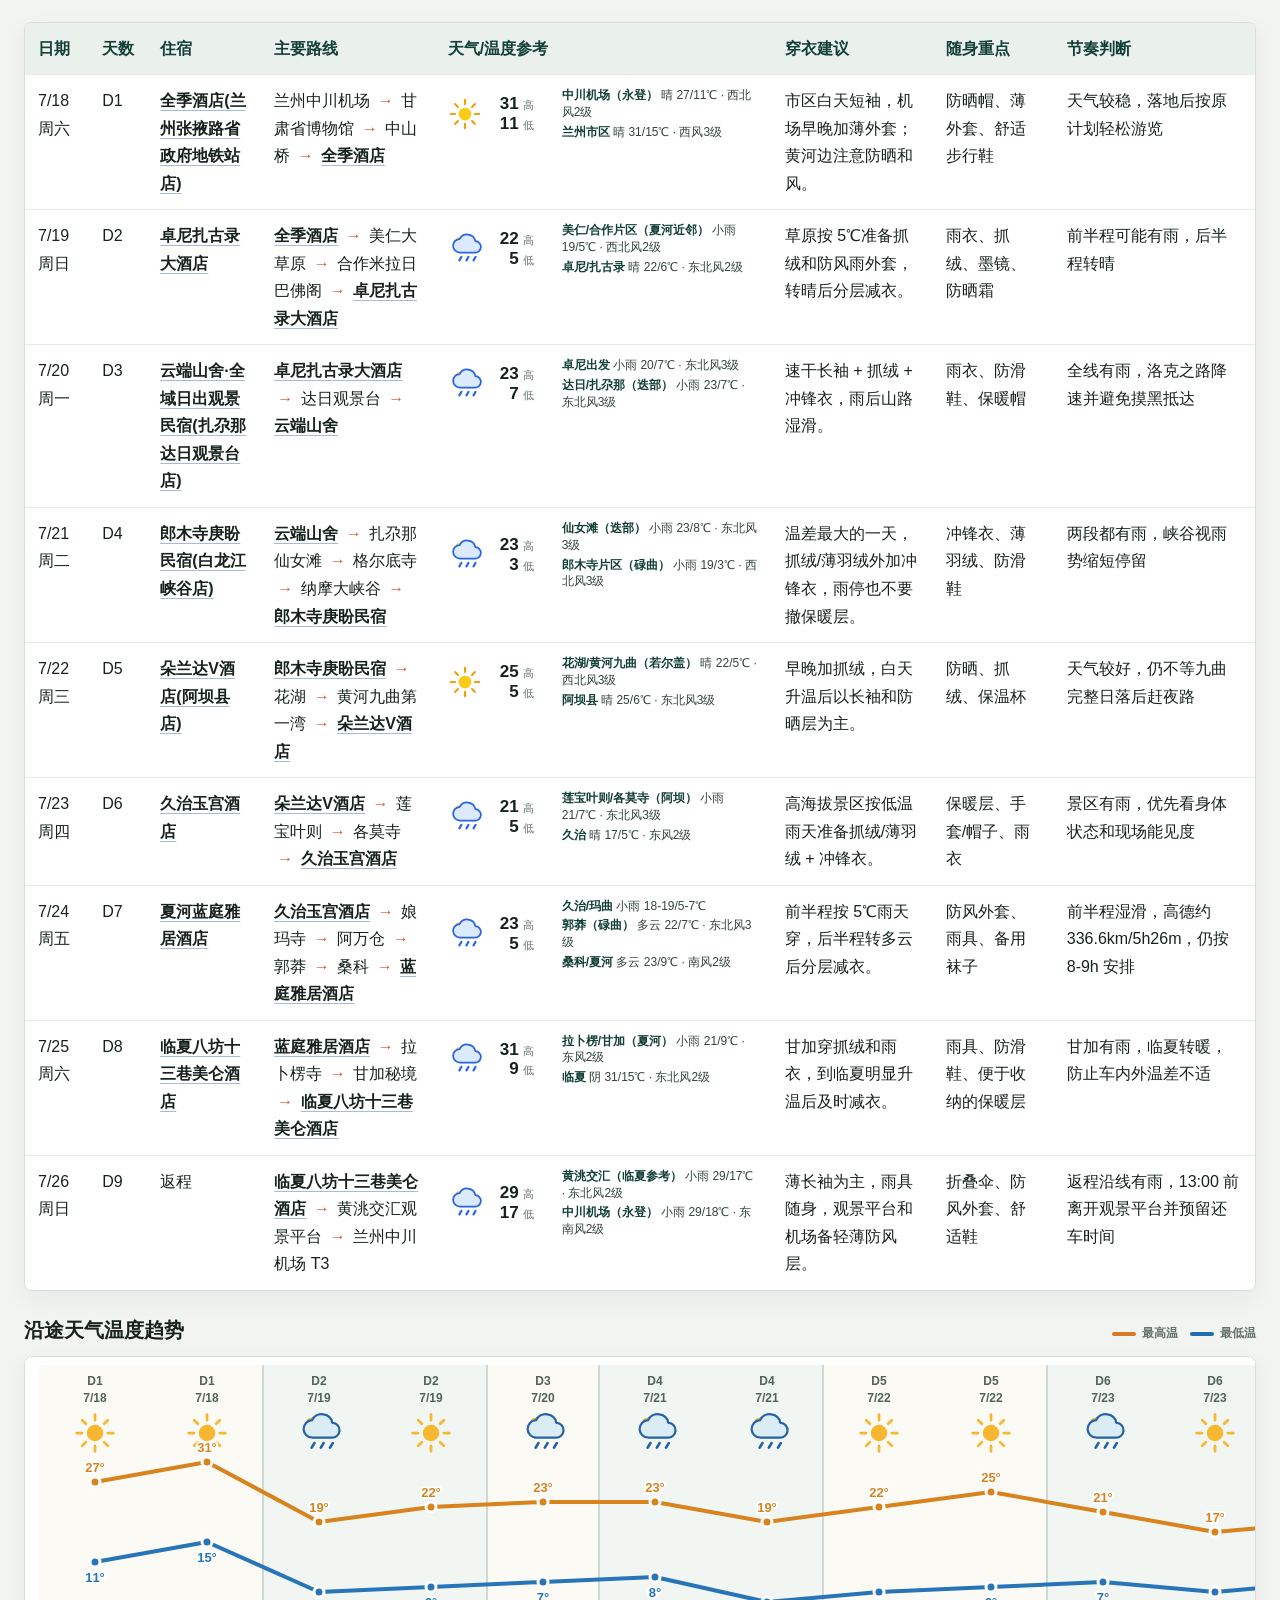
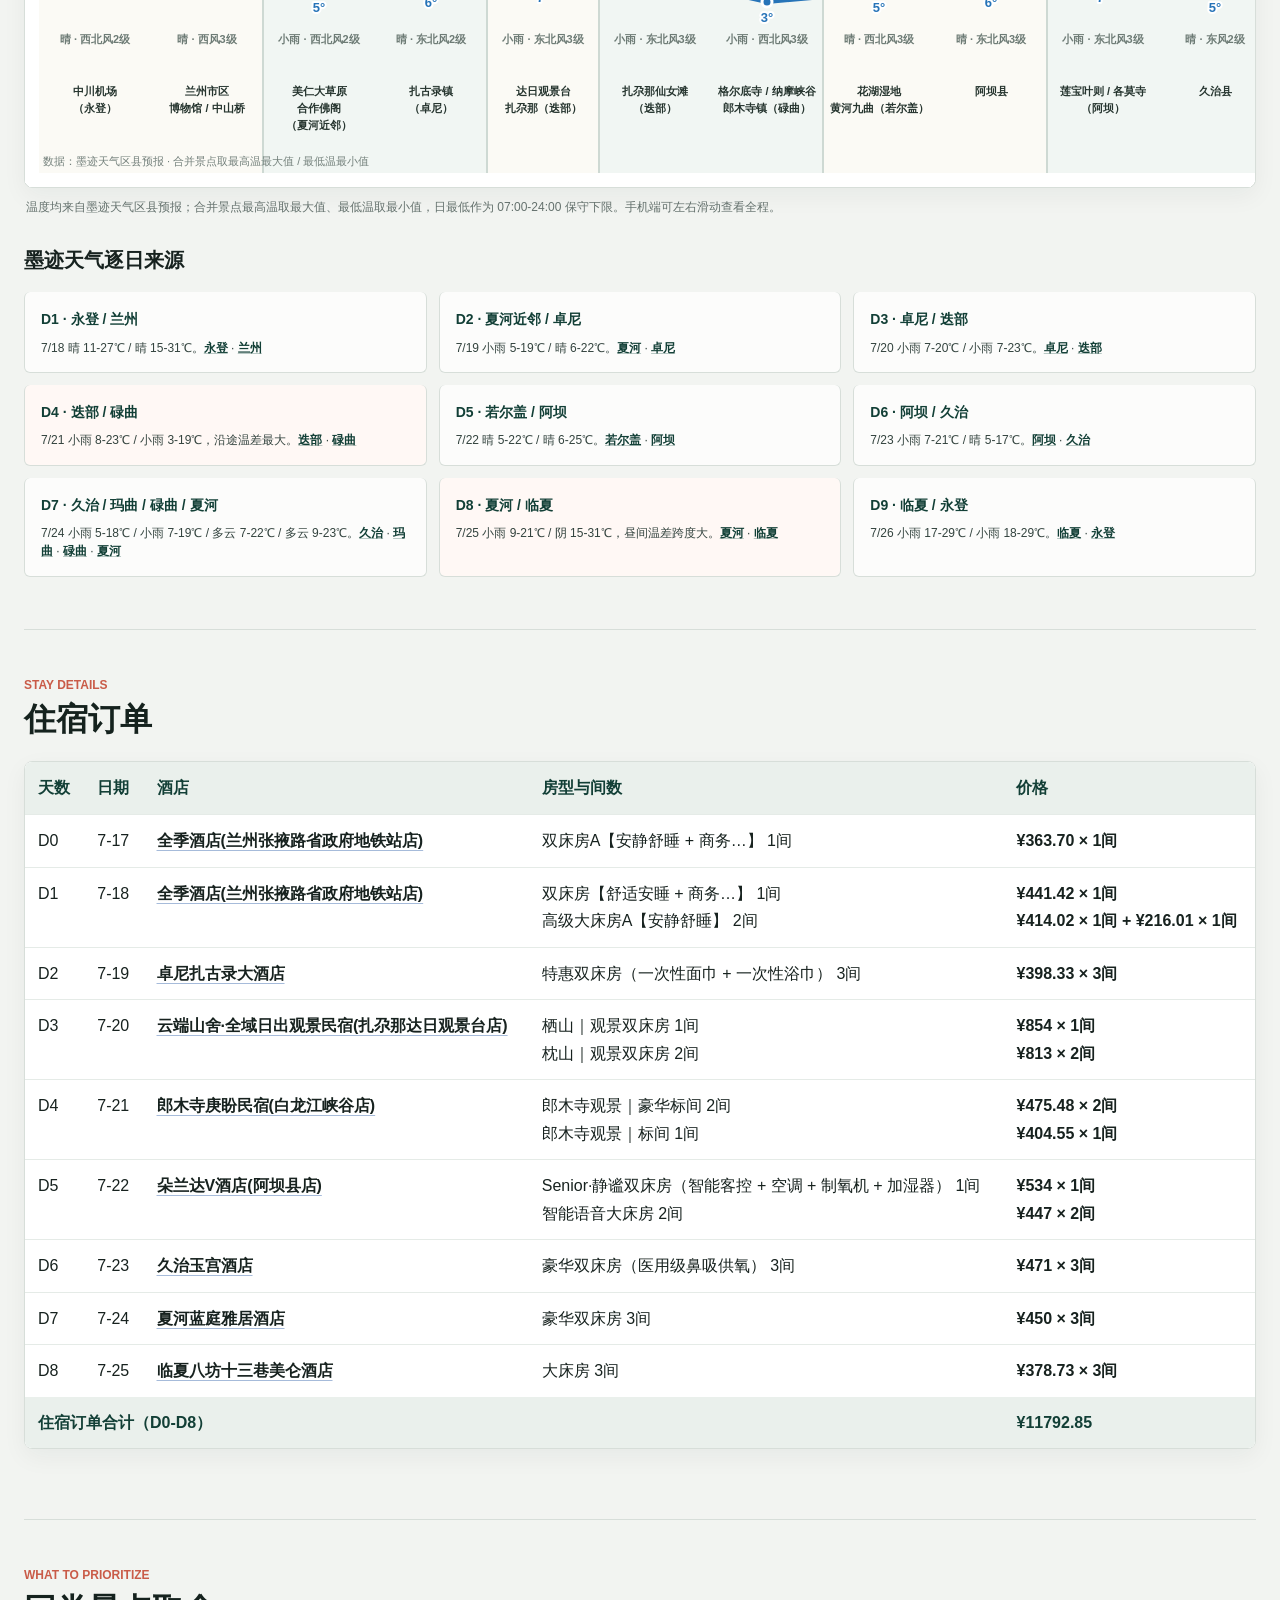
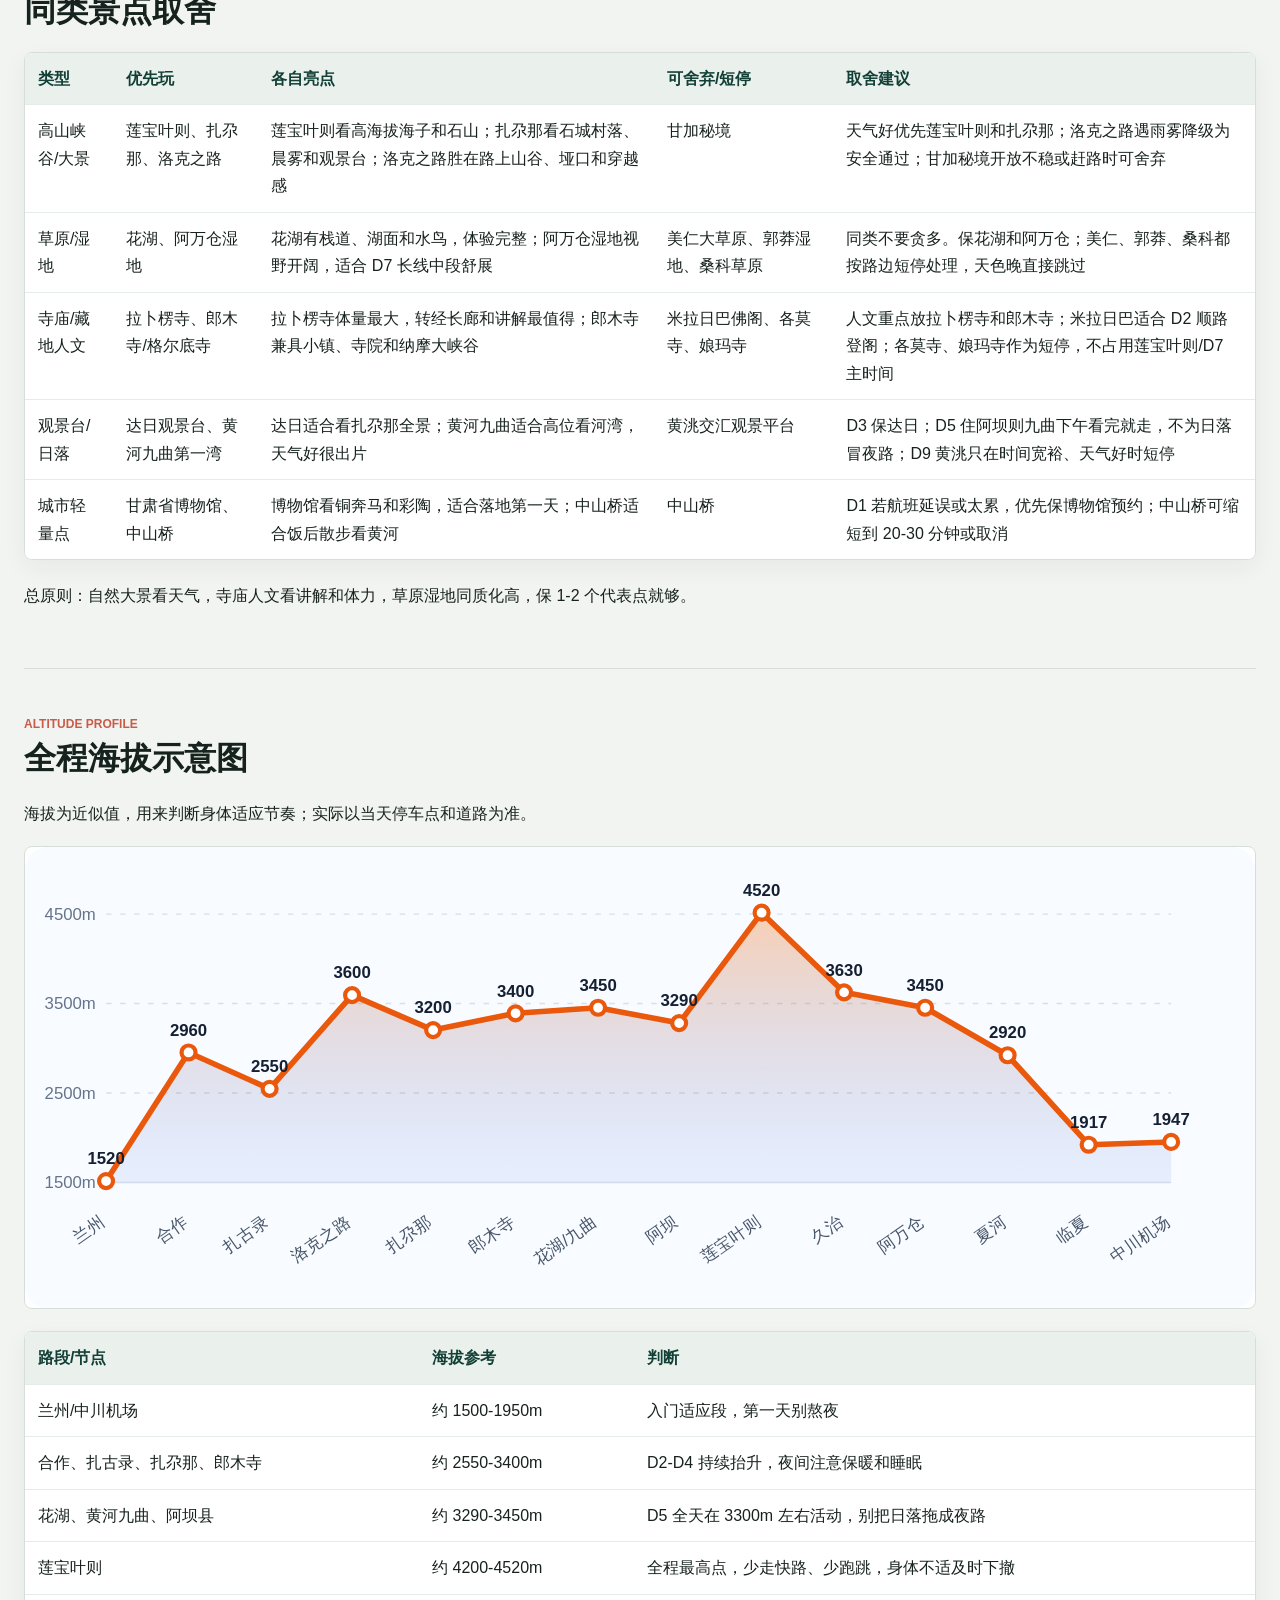
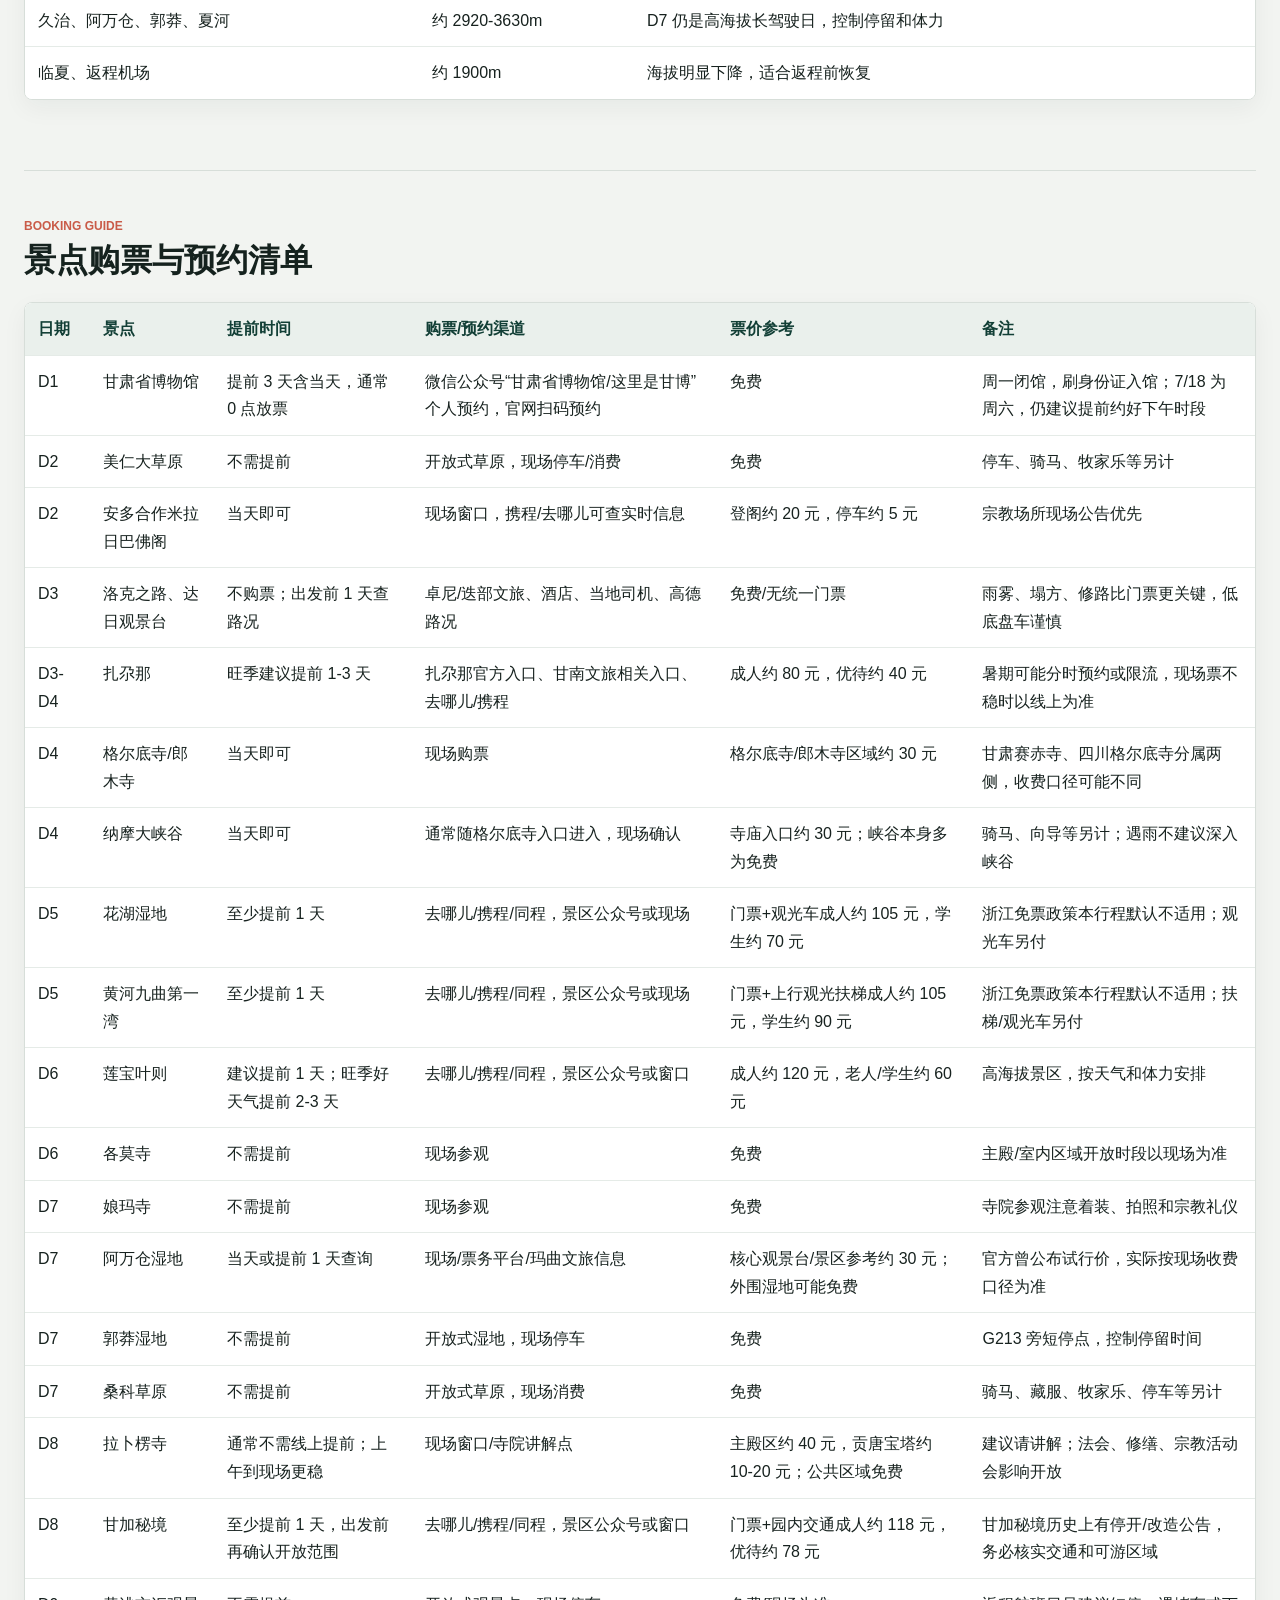
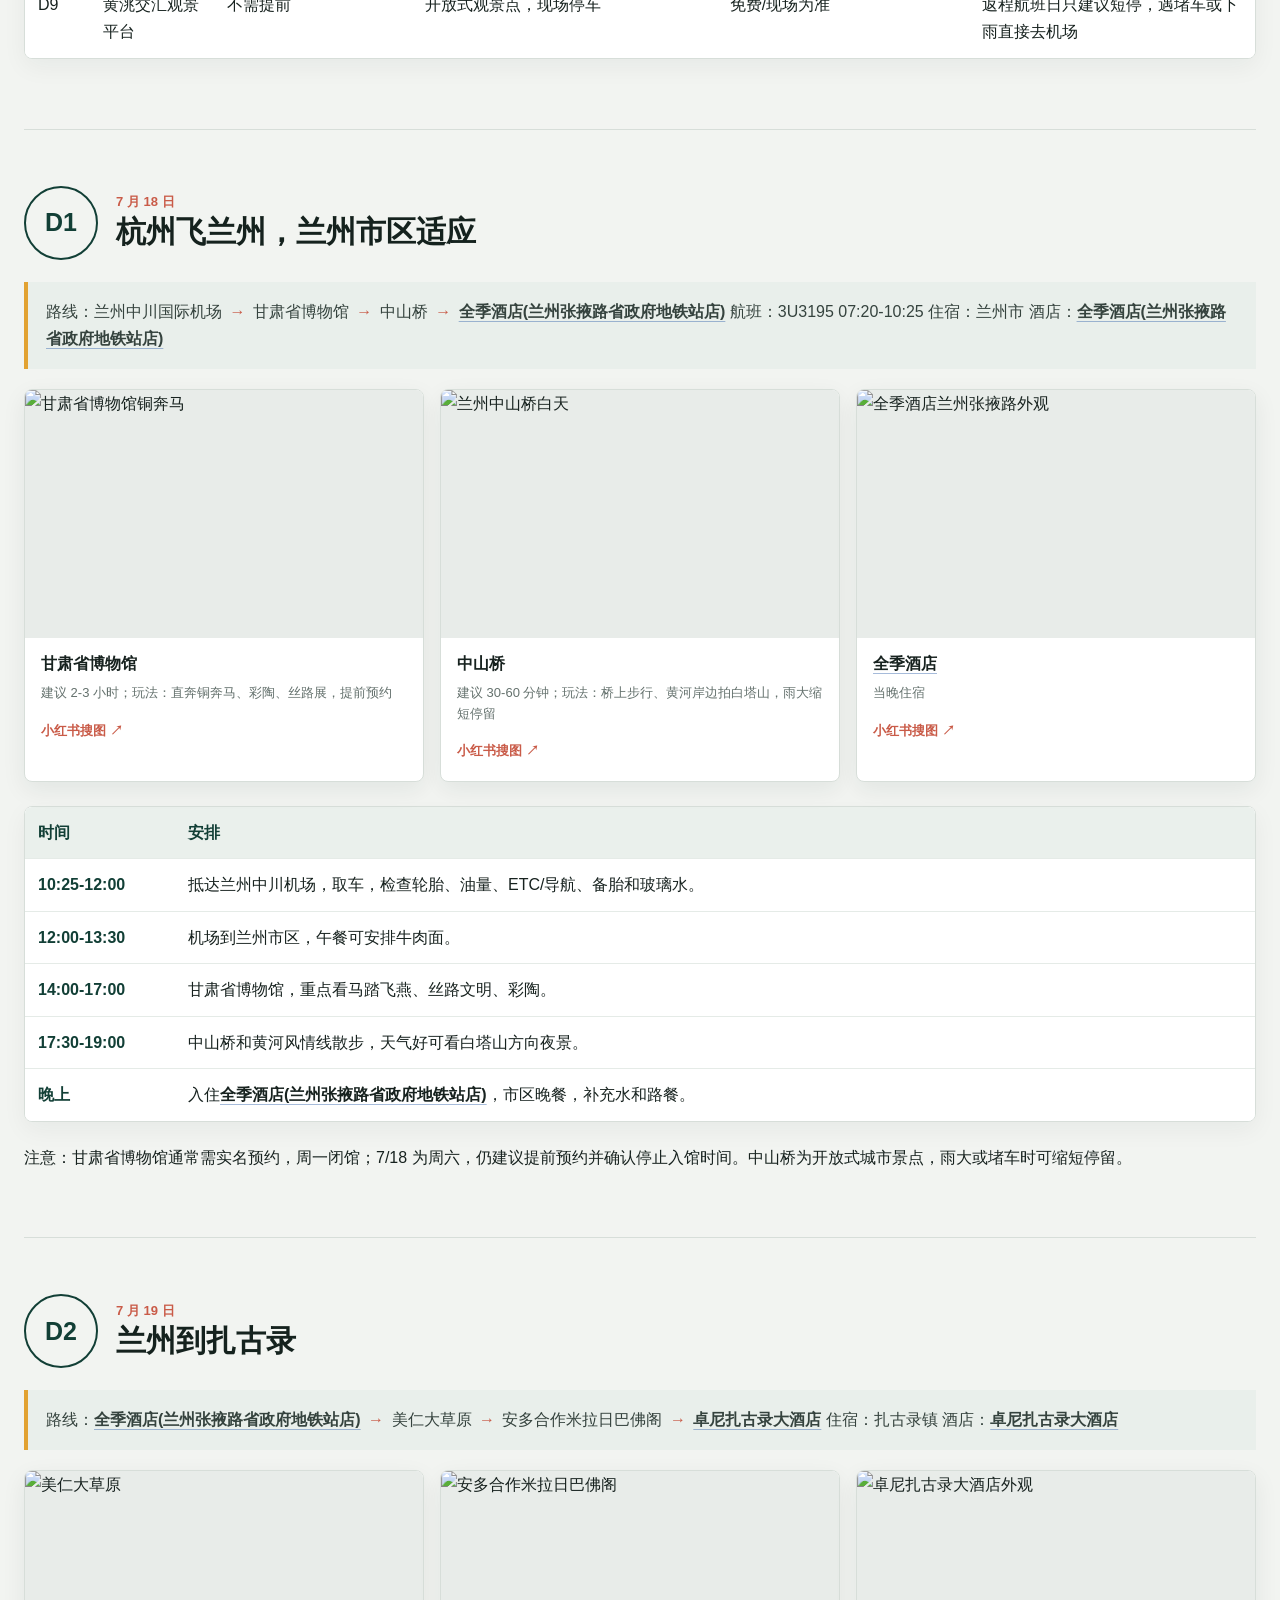
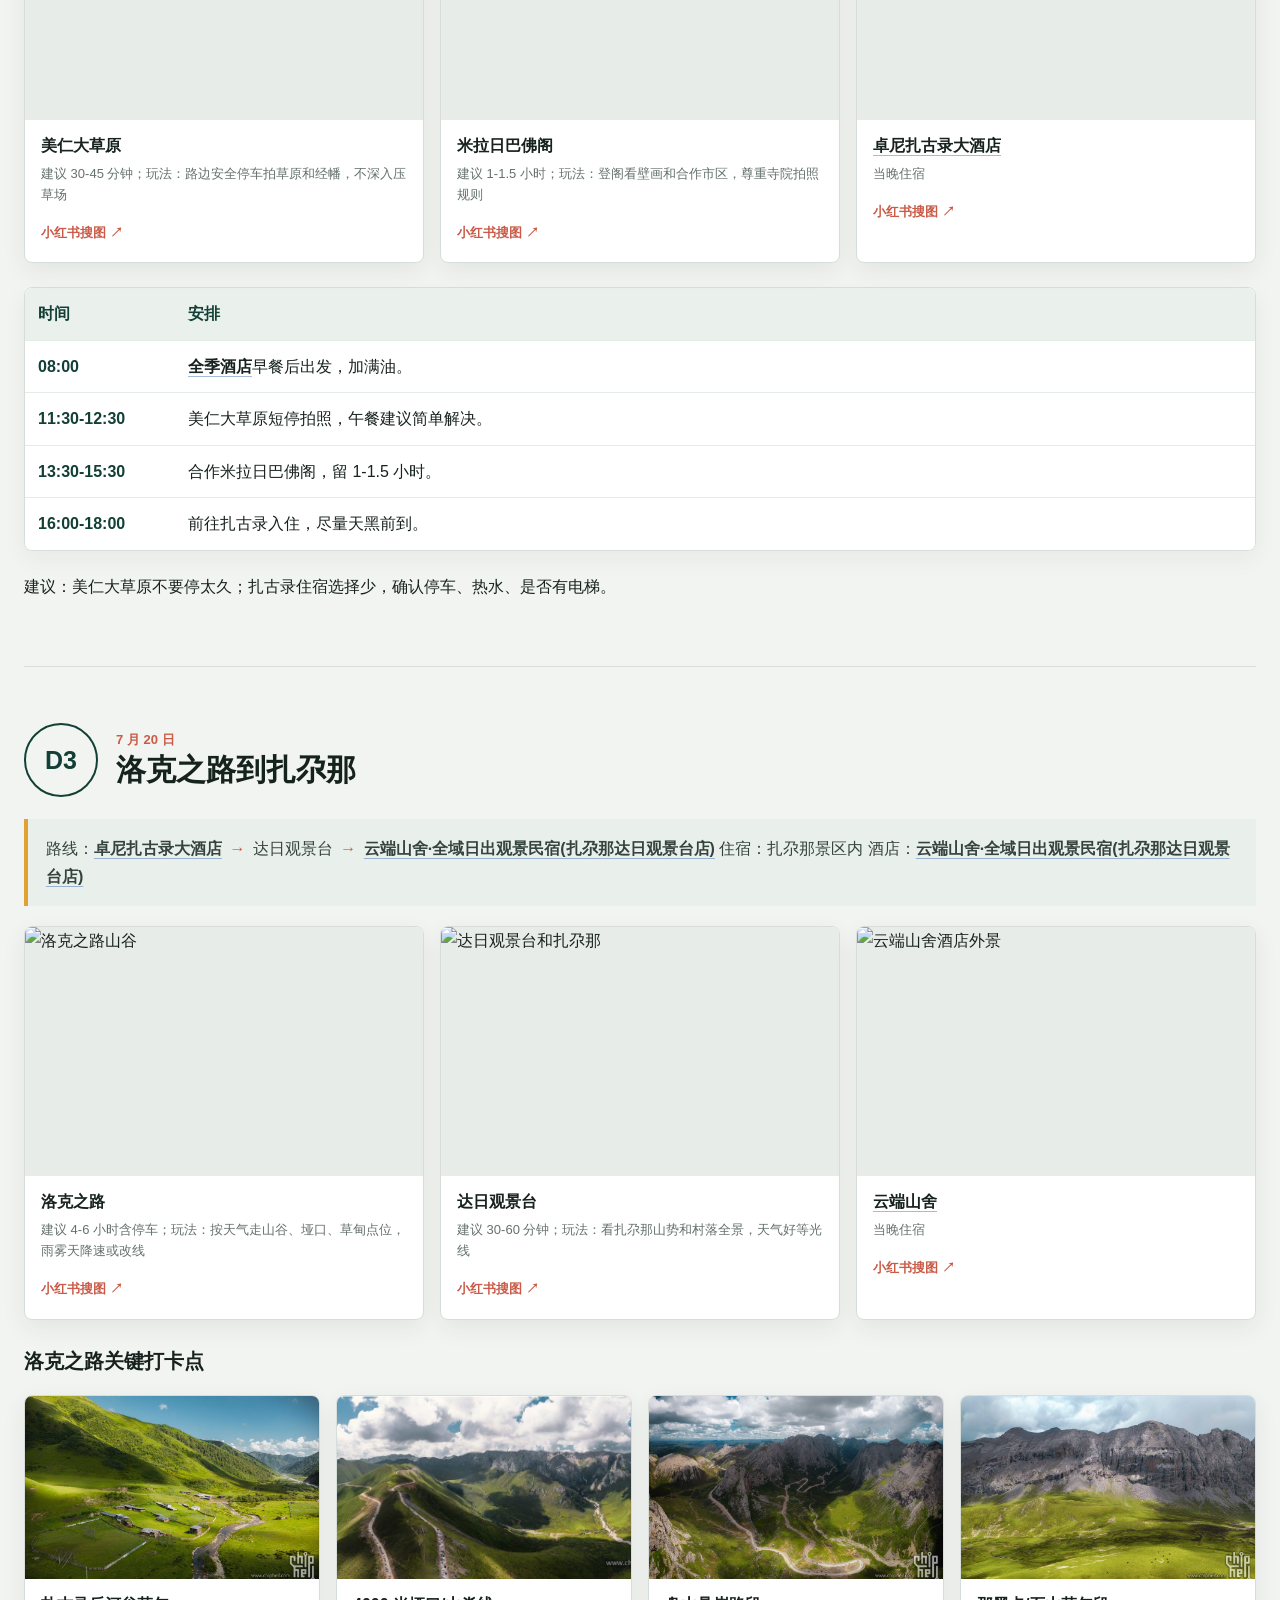
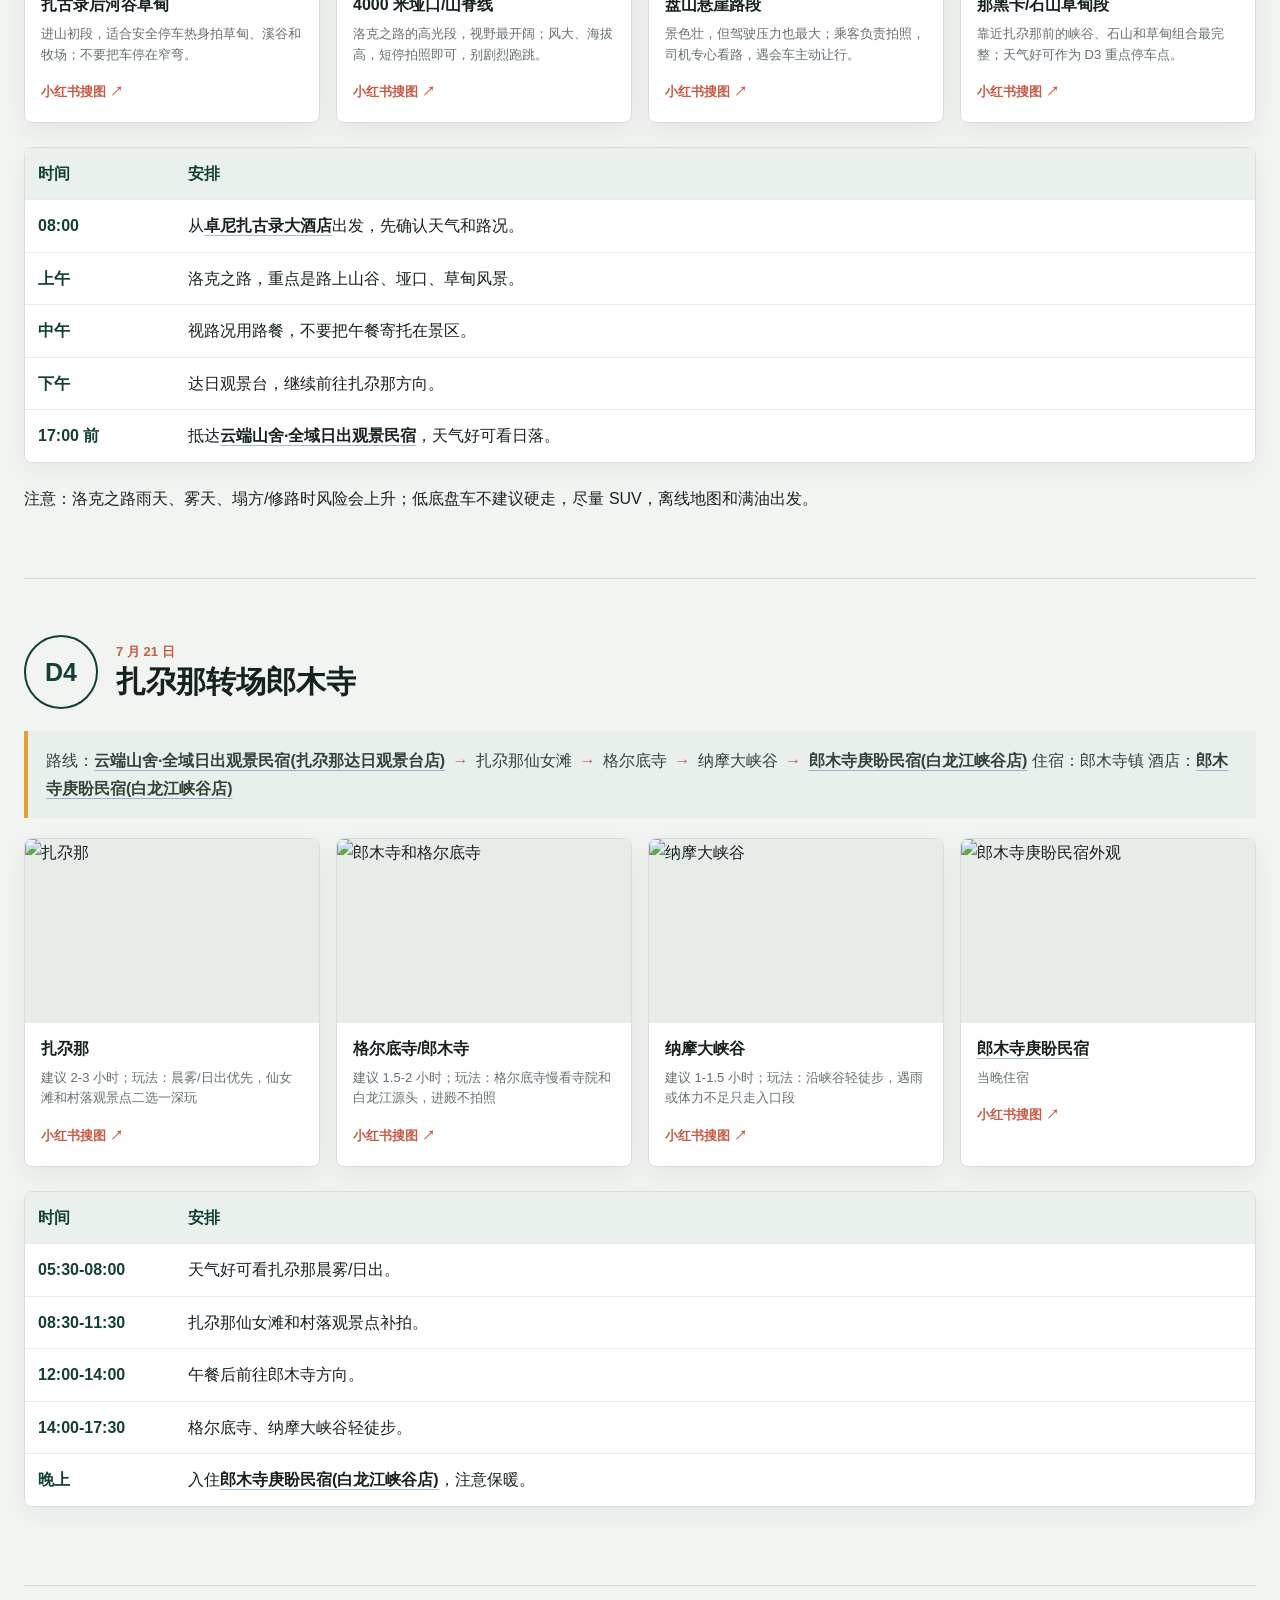
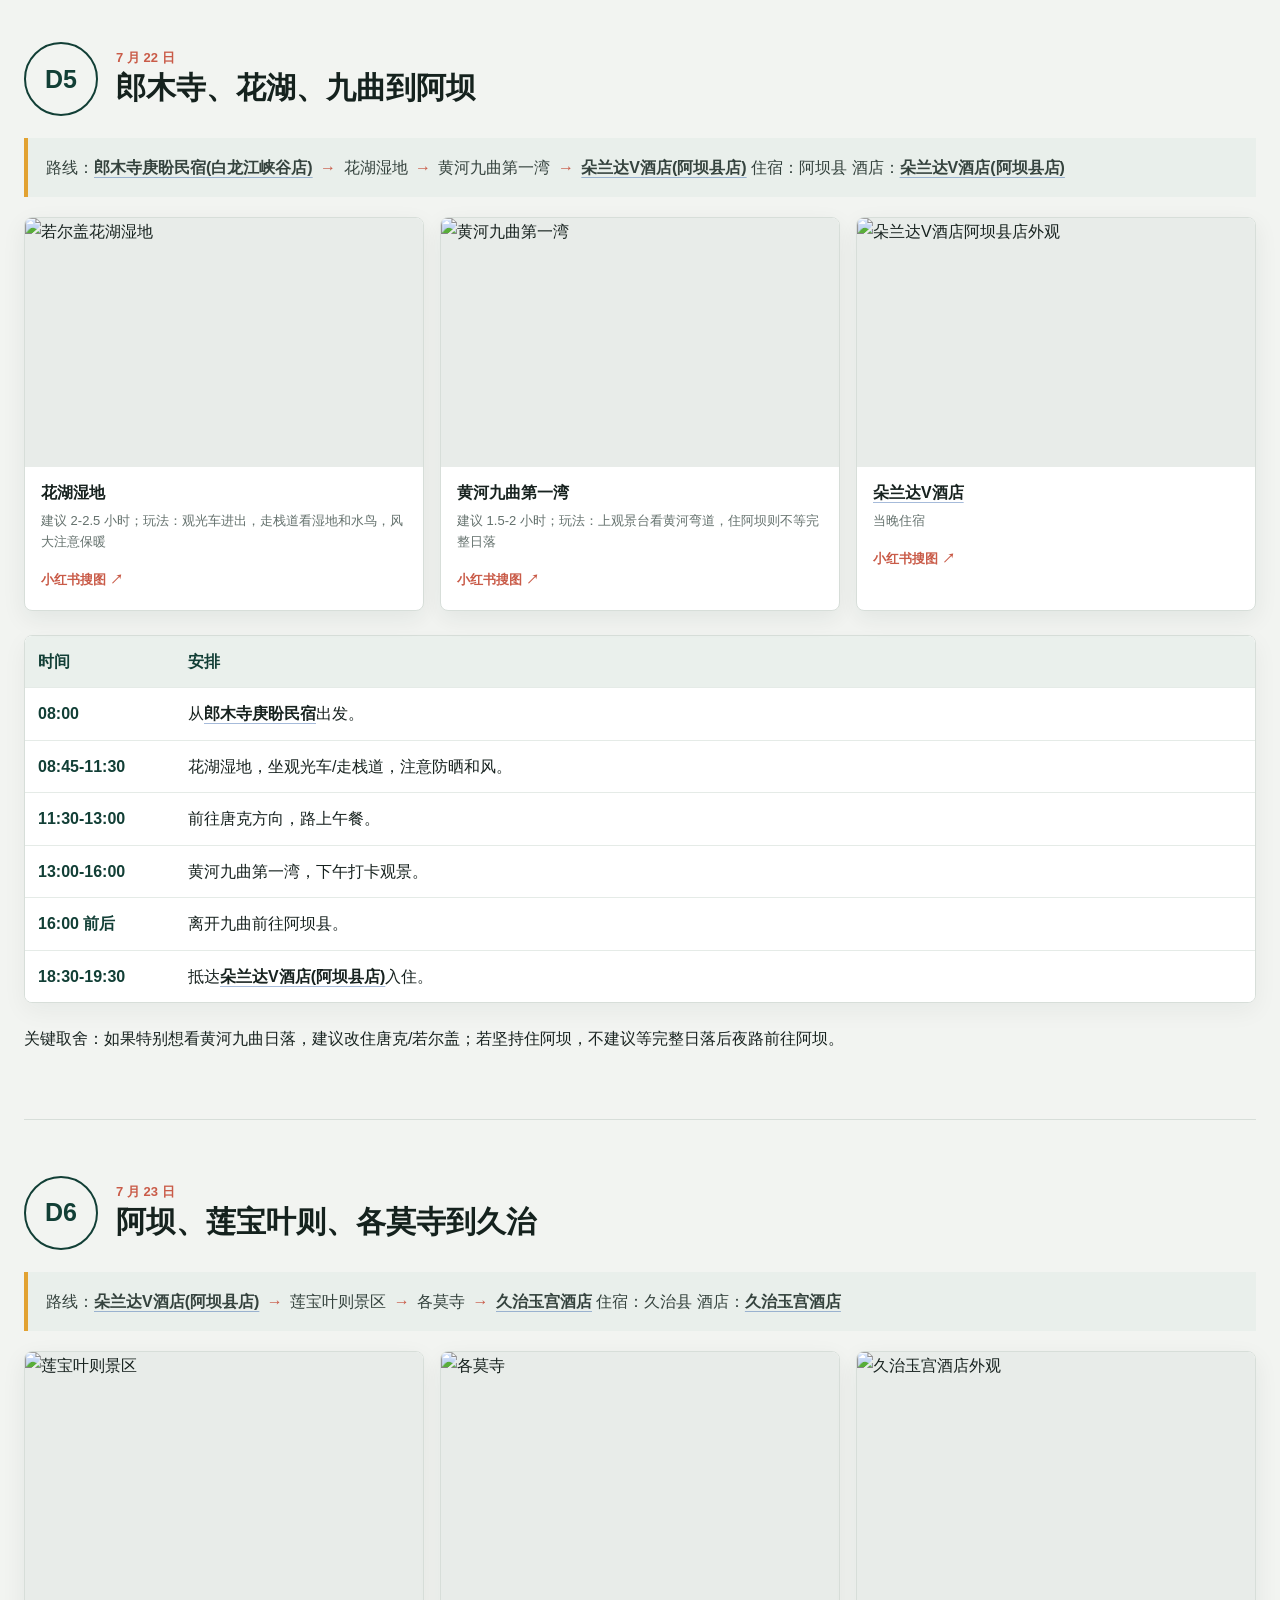
==== commit b2f83450: "Recheck Gannan weather forecast" ====
--- a/gannan/gannan-guide.html
+++ b/gannan/gannan-guide.html
@@ -456,7 +456,7 @@
 </ol>
 </section><section>
 <h2 id="overview">全程概览</h2>
-<p>天气更新于 2026 年 7 月 15 日 22:47，全部来自 <a href="https://tianqi.moji.com/" rel="noreferrer" target="_blank">墨迹天气</a> 区县预报。墨迹中远期网页仅公开日最高/最低温，表中将日最低作为 07:00-24:00 的保守下限；合并景点最高温取最大值、最低温取最小值。美仁草原/合作片区暂取邻近夏河预报，黄洮交汇取临夏预报，出发前 48 小时再按小时预报复核。</p>
+<p>天气于 2026 年 7 月 18 日 04:22 重新复核，全部来自 <a href="https://tianqi.moji.com/" rel="noreferrer" target="_blank">墨迹天气</a> 区县页面中标有具体日期的预报；7/18-26 数值与上一版一致。页面顶部“今日/明日”卡片与日期日历存在缓存冲突，因此未采用。表中将日最低作为 07:00-24:00 的保守下限；合并景点最高温取最大值、最低温取最小值。美仁草原/合作片区暂取邻近夏河预报，黄洮交汇取临夏预报。</p>
 <p>穿衣原则：全程按“短袖/速干内层 + 防晒层 + 抓绒或薄羽绒 + 冲锋衣/雨衣”分层准备。兰州、临夏白天偏热，高海拔草原和莲宝叶则早晚冷、风大、雨来得快。</p>
 <svg aria-hidden="true" height="0" style="position:absolute;overflow:hidden" width="0"><defs>
 <symbol id="weather-sun" viewbox="0 0 48 48"><circle cx="24" cy="24" fill="#facc15" r="9"></circle><g stroke="#f59e0b" stroke-linecap="round" stroke-width="3"><path d="M24 4v6M24 38v6M4 24h6M38 24h6M10 10l4 4M34 34l4 4M38 10l-4 4M14 34l-4 4"></path></g></symbol>
